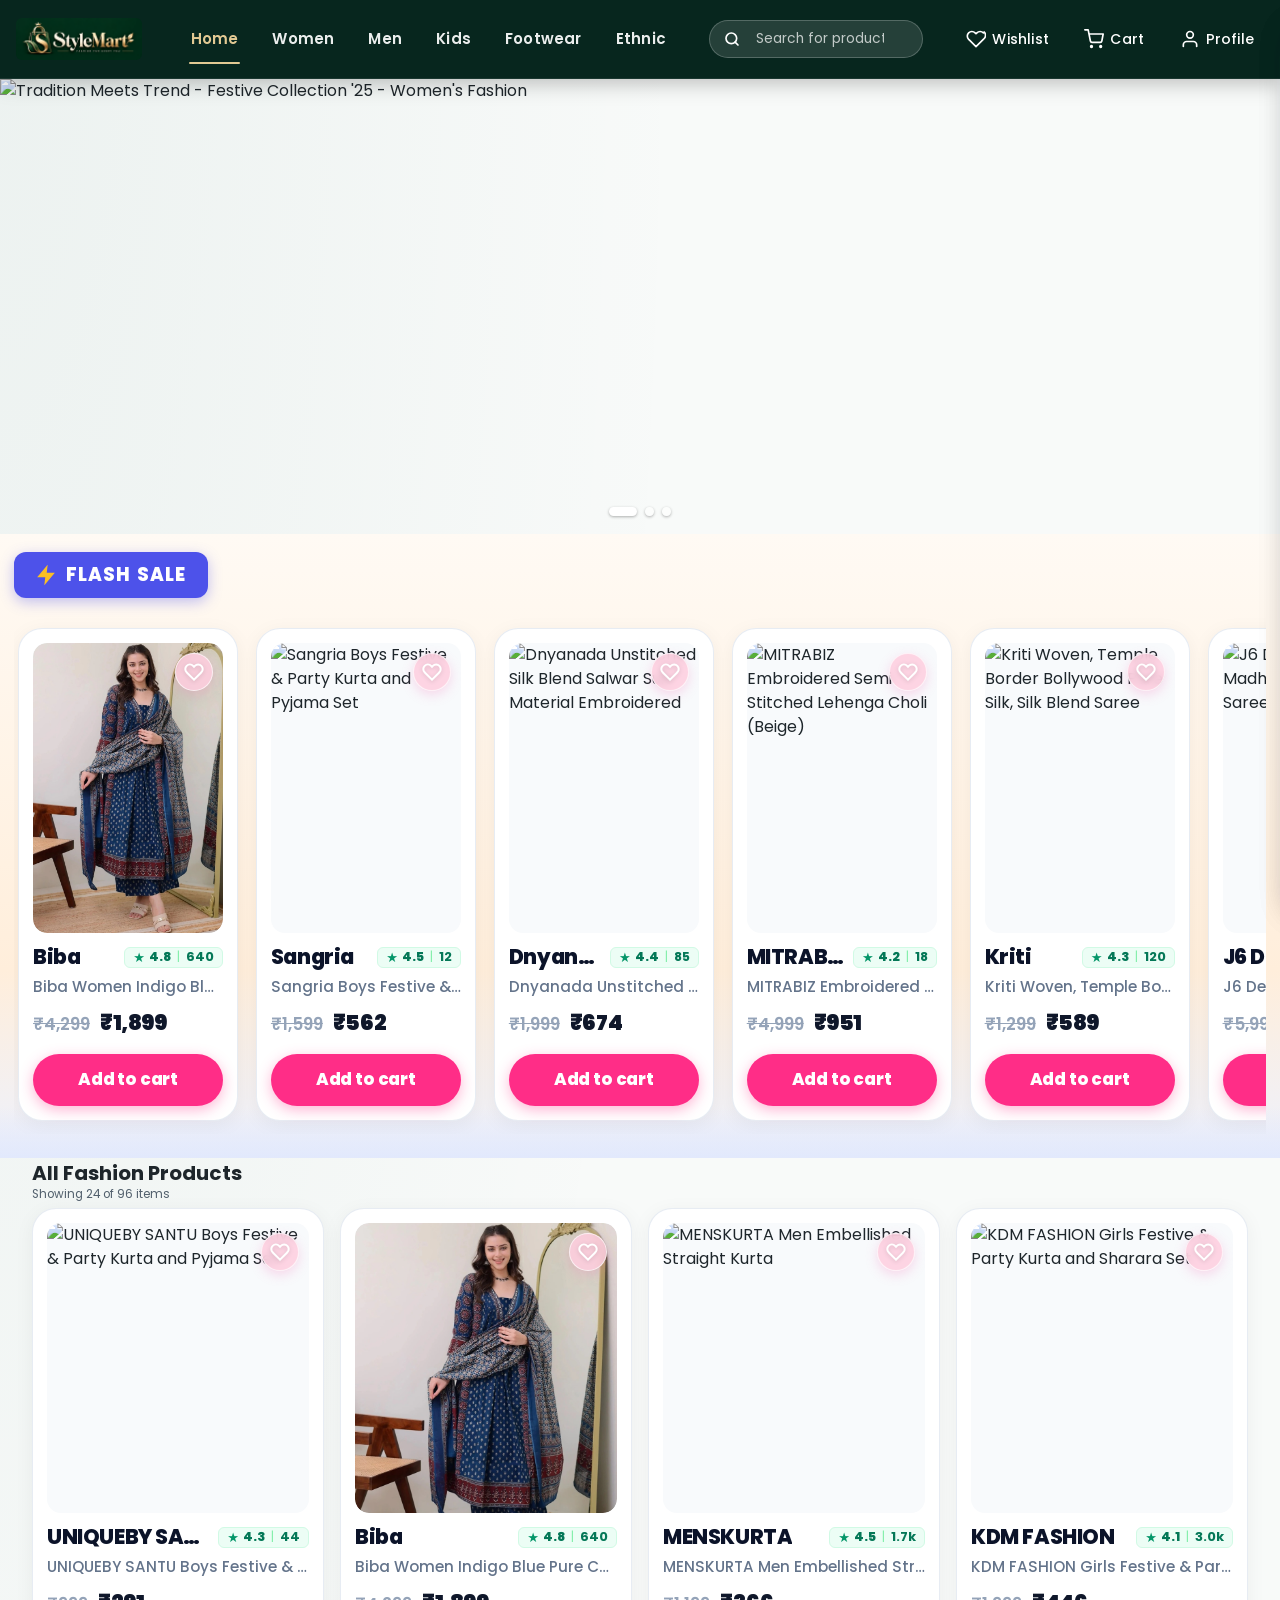
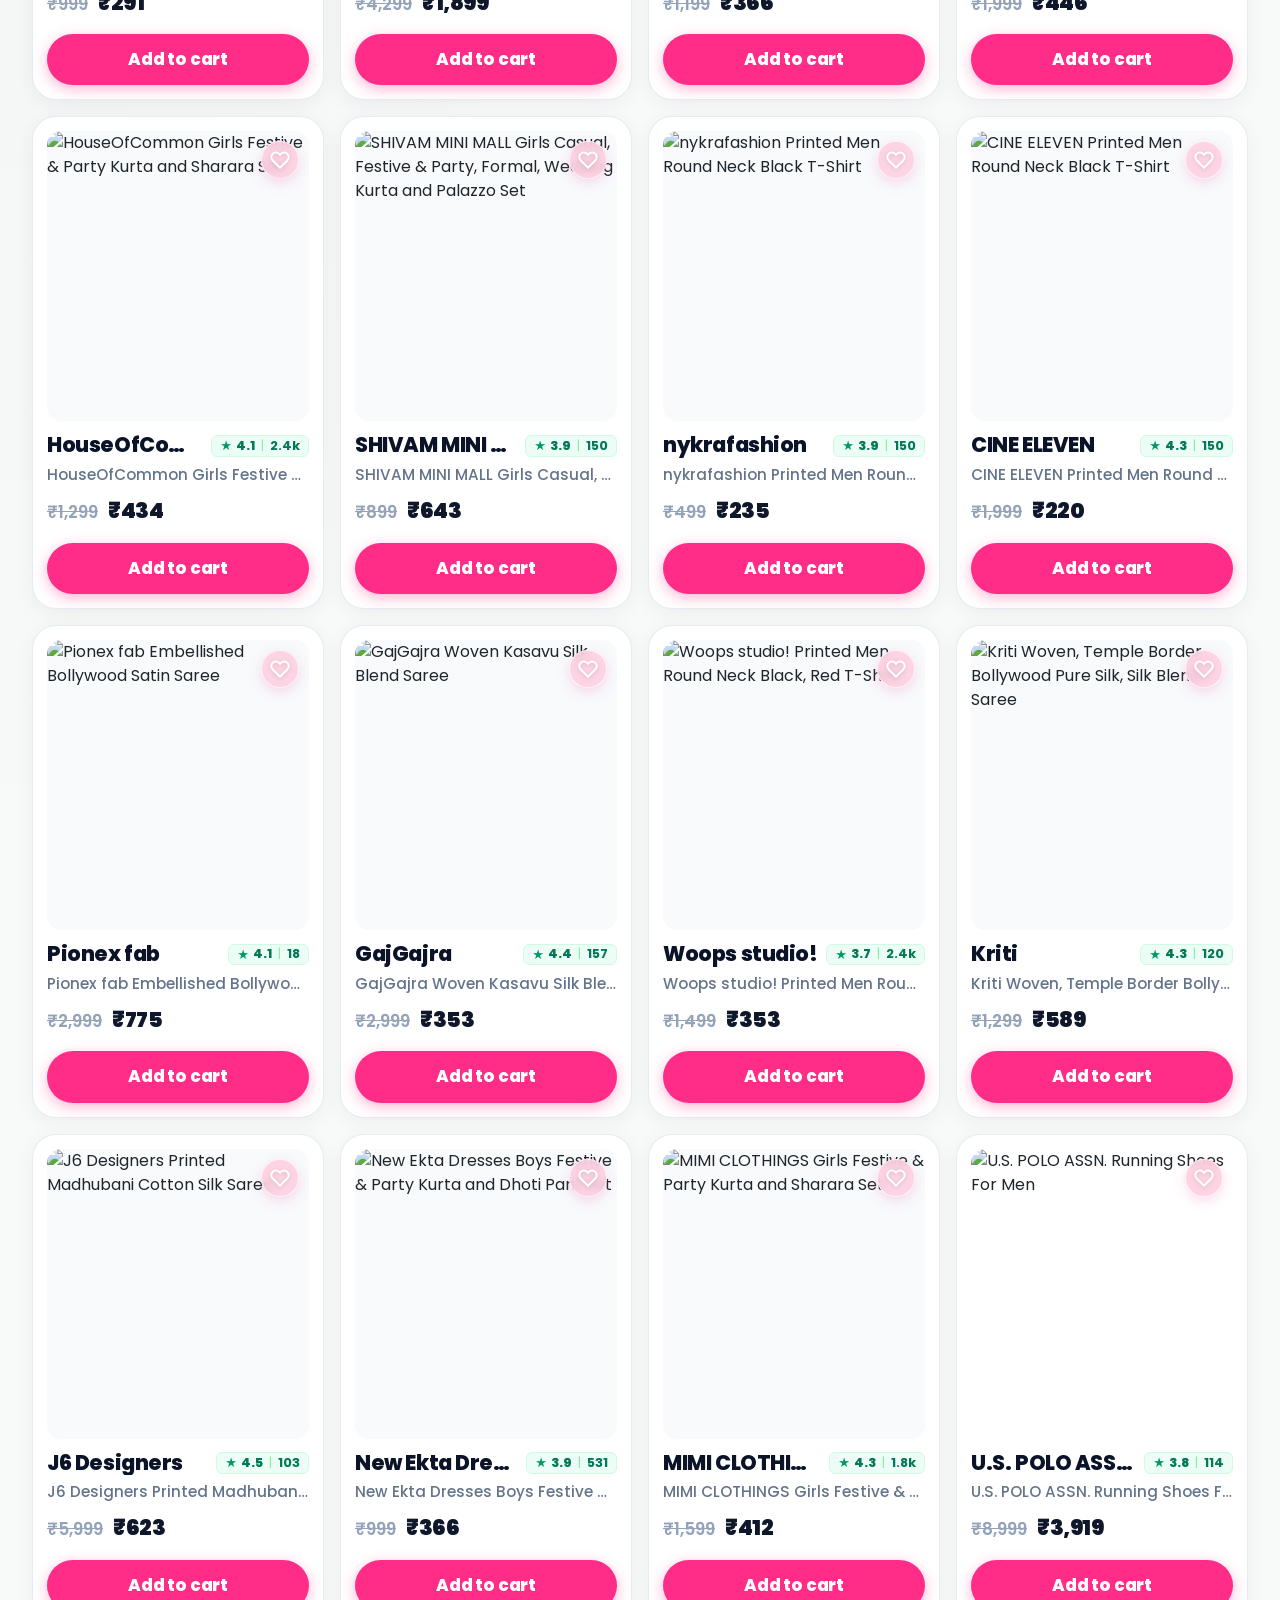
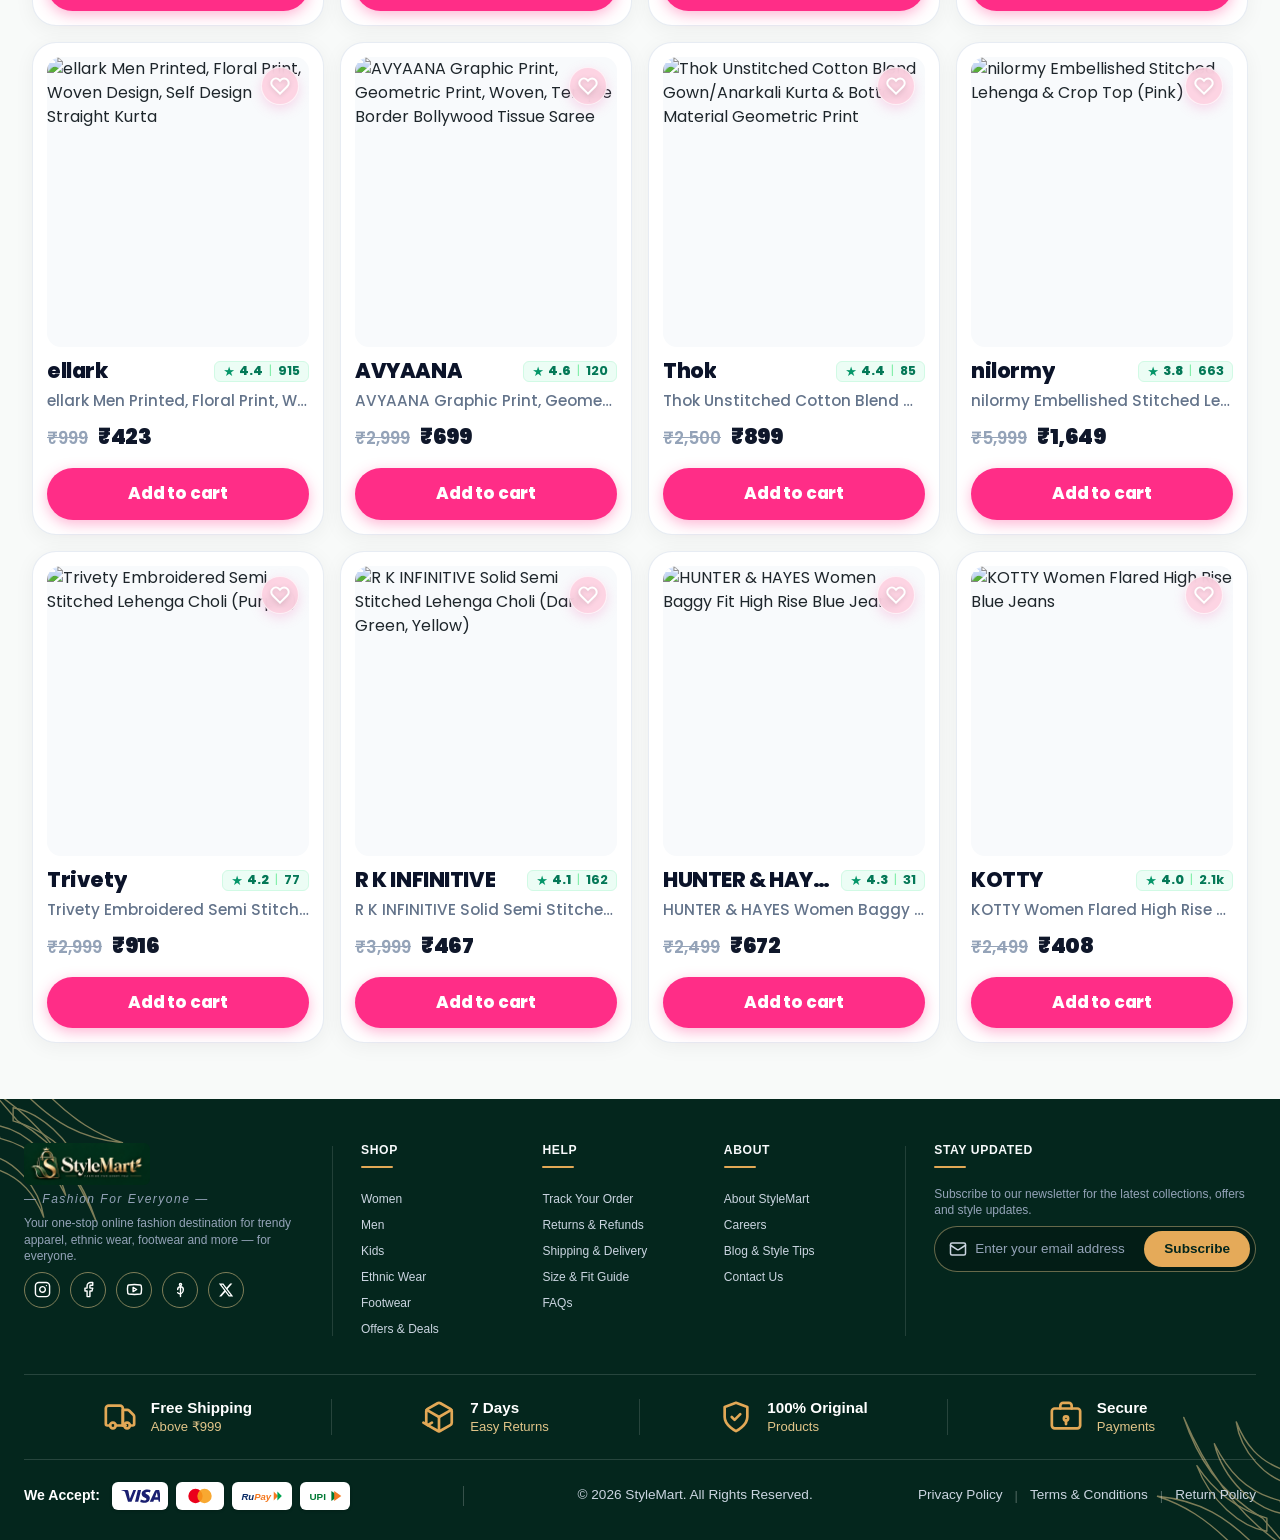
==== index.html @ f533b95c "feat: complete luxury redesign, responsive mobile profile, 2-column footer, and verified CI/CD pipel" ====
<!DOCTYPE html>
<html lang="en">
<head>
  <meta charset="UTF-8">
  <meta name="viewport" content="width=device-width, initial-scale=1.0">
  <title>StyleMart | Design Your Own Custom Clothing & Online Fashion</title>
  <meta name="description" content="Shop latest fashion trends and design your own custom T-Shirts, Hoodies, and Kurtas live at StyleMart. Simple, clean, fast e-commerce experience.">
  
  <!-- Google Fonts Poppins -->
  <link rel="preconnect" href="https://fonts.googleapis.com">
  <link rel="preconnect" href="https://fonts.gstatic.com" crossorigin>
  <link href="https://fonts.googleapis.com/css2?family=Playfair+Display:ital,wght@0,400;0,600;0,700;0,800;1,400;1,600&family=Poppins:ital,wght@0,300;0,400;0,500;0,600;0,700;0,800;0,900;1,400;1,600&display=swap" rel="stylesheet">

  <!-- Favicon & Mobile Touch Icons -->
  <link rel="icon" type="image/png" sizes="32x32" href="assets/images/favicon-32x32.png?v=20261022-v4">
  <link rel="icon" type="image/png" sizes="16x16" href="assets/images/favicon-16x16.png?v=20261022-v4">
  <link rel="apple-touch-icon" sizes="180x180" href="assets/images/apple-touch-icon.png?v=20261022-v4">
  <link rel="shortcut icon" href="favicon.ico?v=20261022-v4">

  <!-- Custom Stylesheet -->
   <link href="https://cdn.jsdelivr.net/npm/bootstrap@5.3.3/dist/css/bootstrap.min.css" rel="stylesheet">
  <link rel="stylesheet" href="styles.css?v=20261024-v12">
</head>
<body>
  <div class="mobile-nav-backdrop" id="mobileNavBackdrop" onclick="closeMobileNav()"></div>

  <!-- Header Navigation Matching Image 2 -->
  <header class="main-header" id="mainHeader">
    <div class="header-main-row">
      <div class="header-container">
        
        <!-- Mobile Menu Hamburger -->
        <button class="mobile-menu-btn" id="mobileMenuBtn" aria-label="Open Menu">
          <svg width="24" height="24" viewBox="0 0 24 24" fill="none" stroke="currentColor" stroke-width="2"><path d="M3 12h18M3 6h18M3 18h18"/></svg>
        </button>

        <!-- Brand Logo (Serif Luxury: Logo Mark + Style in White, Mart in Gold) -->
        <a href="index.html" class="brand-logo" aria-label="StyleMart Home" title="StyleMart - Fashion For Every You">
          <img src="assets/images/stylemart-logo.png?v=20261023-logo-v1" alt="StyleMart - Fashion For Every You" class="brand-logo-image header-logo-full">
        </a>

        <!-- Desktop Navigation: Strictly Home, Women, Men, Kids, Footwear, Ethnic -->
        <nav class="nav-menu" id="navMenu" aria-label="Shop categories">
          <div class="mobile-nav-header">
            <button class="close-mobile-nav" id="closeMobileNavBtn" onclick="closeMobileNav()" aria-label="Close menu">&times;</button>
            <a href="index.html" class="brand-logo" aria-label="StyleMart Home">
              <img src="assets/images/stylemart-logo.png?v=20261023-logo-v1" alt="StyleMart" class="brand-logo-image header-logo-full">
            </a>
          </div>
          <div class="mobile-nav-divider"></div>
          <ul class="nav-list">
            <li class="nav-item">
              <a href="index.html" class="nav-link active" data-home="true">Home</a>
            </li>
            <li class="nav-item">
              <a href="category.html?category=women" class="nav-link" data-category="women">Women</a>
            </li>
            <li class="nav-item">
              <a href="category.html?category=men" class="nav-link" data-category="men">Men</a>
            </li>
            <li class="nav-item">
              <a href="category.html?category=kids" class="nav-link" data-category="kids">Kids</a>
            </li>
            <li class="nav-item">
              <a href="category.html?category=footwear" class="nav-link" data-category="footwear">Footwear</a>
            </li>
            <li class="nav-item">
              <a href="category.html?category=ethnic" class="nav-link" data-category="ethnic">Ethnic</a>
            </li>
          </ul>
        </nav>

        <!-- Pill Search Box -->
        <div class="search-wrapper">
          <div class="search-box">
            <svg class="search-icon" width="18" height="18" viewBox="0 0 24 24" fill="none" stroke="currentColor" stroke-width="2.5" stroke-linecap="round" stroke-linejoin="round"><circle cx="11" cy="11" r="8"/><path d="m21 21-4.35-4.35"/></svg>
            <input type="text" id="searchInput" placeholder="Search for products..." autocomplete="off">
            <button type="button" class="header-studio-magic-btn" onclick="openProductTemplateStudio(document.getElementById('searchInput') ? document.getElementById('searchInput').value : '')" title="Generate Images & Templates for Product Name"><i class="fa-solid fa-wand-magic-sparkles"></i></button>
            <button type="button" class="clear-search-btn" id="clearSearchBtn" style="display:none;" title="Clear search">&times;</button>
          </div>
          <!-- Live Search Auto-Suggestions Box -->
          <div class="search-suggestions" id="searchSuggestions">
            <div class="trending-searches">
              <div class="suggestion-title">🔥 Trending Searches</div>
              <div class="search-tags">
                <span class="search-tag" onclick="applySearchTag('Hoodie')">Hoodie</span>
                <span class="search-tag" onclick="applySearchTag('Allen Solly')">Allen Solly</span>
                <span class="search-tag" onclick="applySearchTag('Silk Saree')">Silk Saree</span>
                <span class="search-tag" onclick="applySearchTag('Sneakers')">Sneakers</span>
                <span class="search-tag" onclick="applySearchTag('Cargo Pants')">Cargo Pants</span>
                <span class="search-tag" onclick="applySearchTag('Kurta Set')">Kurta Set</span>
              </div>
            </div>
            <div class="live-search-results" id="liveSearchResults"></div>
          </div>
        </div>

        <!-- Right Corner Utilities: Wishlist, Cart, Profile (all content color white, bg forest green) -->
        <div class="header-actions">
          <!-- Mobile Search Toggle Button -->
          <button class="icon-action-btn mobile-search-btn" id="mobileSearchBtn" onclick="toggleMobileSearch(); event.stopPropagation();" aria-label="Search styles" title="Search">
            <svg width="20" height="20" viewBox="0 0 24 24" fill="none" stroke="currentColor" stroke-width="2.5" stroke-linecap="round" stroke-linejoin="round"><circle cx="11" cy="11" r="8"/><path d="m21 21-4.35-4.35"/></svg>
          </button>

          <!-- 1. Wishlist -->
          <button class="header-action-item" id="wishlistBtn" onclick="toggleWishlistDrawer()" aria-label="Wishlist" title="Wishlist">
            <div class="action-icon-wrap">
              <svg width="20" height="20" viewBox="0 0 24 24" fill="none" stroke="currentColor" stroke-width="2" stroke-linecap="round" stroke-linejoin="round"><path d="M20.84 4.61a5.5 5.5 0 0 0-7.78 0L12 5.67l-1.06-1.06a5.5 5.5 0 0 0-7.78 7.78l1.06 1.06L12 21.23l8.78-8.78 1.06-1.06a5.5 5.5 0 0 0 0-7.78z"/></svg>
              <span class="badge-count" id="wishlistCount" hidden>0</span>
            </div>
            <span class="header-action-text">Wishlist</span>
          </button>

          <!-- 2. Cart -->
          <button class="header-action-item" id="cartBtn" onclick="toggleCartDrawer()" aria-label="Shopping Cart" title="Cart">
            <div class="action-icon-wrap">
              <svg width="20" height="20" viewBox="0 0 24 24" fill="none" stroke="currentColor" stroke-width="2" stroke-linecap="round" stroke-linejoin="round"><circle cx="9" cy="21" r="1"/><circle cx="20" cy="21" r="1"/><path d="M1 1h4l2.68 13.39a2 2 0 0 0 2 1.61h9.72a2 2 0 0 0 2-1.61L23 6H6"/></svg>
              <span class="badge-count header-cart-badge" id="cartCount">0</span>
            </div>
            <span class="header-action-text">Cart</span>
          </button>

          <!-- 3. Profile -->
          <button class="header-action-item" id="userProfileBtn" onclick="handleProfileIconClick()" aria-label="User Account" title="Profile">
            <div class="action-icon-wrap">
              <svg width="20" height="20" viewBox="0 0 24 24" fill="none" stroke="currentColor" stroke-width="2" stroke-linecap="round" stroke-linejoin="round"><path d="M20 21v-2a4 4 0 0 0-4-4H8a4 4 0 0 0-4 4v2"/><circle cx="12" cy="7" r="4"/></svg>
            </div>
            <span class="header-action-text">Profile</span>
          </button>

        </div>
      </div>
    </div>

    <!-- Expandable Mobile Search Bar (Opens on Clicking Search Icon) -->
    <div class="mobile-expandable-search-bar" id="mobileExpandableSearchBar">
      <div class="mobile-search-pill-box">
        <svg class="mobile-search-icon" width="18" height="18" viewBox="0 0 24 24" fill="none" stroke="currentColor" stroke-width="2.2" stroke-linecap="round" stroke-linejoin="round"><circle cx="11" cy="11" r="8"/><path d="m21 21-4.35-4.35"/></svg>
        <input type="text" id="mobileSearchInput" placeholder="Search for dresses, tops, jeans, footwear..." autocomplete="off" oninput="handleMobileSearchInput(this.value)" onkeydown="if(event.key==='Enter') executeMobileSearch(this.value)">
        <button type="button" class="mobile-search-close-btn" onclick="toggleMobileSearch(false); event.stopPropagation();">&times;</button>
      </div>
    </div>
  </header>
 
  <!-- Main Hero Carousel Section with Flanking Product Banners -->
  <section class="hero-slider-section" id="homeHero">
    <div class="hero-layout-wrapper">

      <!-- Center Main Hero Carousel Slider -->
      <div class="slider-container">
        <div class="slider-track" id="heroSliderTrack">
          <!-- Slide 1: Festive Collection (Redirects to Women's Fashion) -->
          <div class="slide active festive-slide">
            <div class="slide-banner-media festive-template-slide">
              <img src="assets/images/banner-1.png?v=20261022-banner-v2" alt="Tradition Meets Trend - Festive Collection '25 - Women's Fashion">
              <a href="category.html?category=women" class="banner-shop-now-btn festive-shop-now-hotspot" aria-label="Shop Women's Fashion" title="Shop Women's Fashion">
                <span class="visually-hidden">Shop Now</span>
              </a>
            </div>
          </div>
          <!-- Slide 2: Ethnic Wear Collection -->
          <div class="slide ethnic-slide">
            <div class="slide-banner-media ethnic-template-slide">
              <img src="assets/images/banner-2.png?v=20261022-banner-v2" alt="Tradition for Every Generation - Elegant Ethnic Wear for Men, Women & Kids">
              <a href="category.html?category=ethnic" class="banner-shop-now-btn ethnic-shop-now-hotspot" aria-label="Shop Ethnic Collection" title="Shop Ethnic Collection">
                <span class="visually-hidden">Shop Now</span>
              </a>
            </div>
          </div>
          <!-- Slide 3: Men's Clothing Redirect -->
          <div class="slide men-slide">
            <div class="slide-banner-media men-template-slide">
              <img src="assets/images/banner-3.png?v=20261022-banner-v2" alt="Men's Collection - Style Redefined - Up to 50% OFF">
              <a href="category.html?category=men" class="banner-shop-now-btn men-shop-now-hotspot" aria-label="Shop Men's Collection" title="Shop Men's Collection">
                <span class="visually-hidden">Shop Now</span>
              </a>
            </div>
          </div>
        </div>

        <!-- Slider Navigation Arrows -->
        <button type="button" class="slider-btn prev-btn" id="prevSlideBtn" aria-label="Previous Slide">‹</button>
        <button type="button" class="slider-btn next-btn" id="nextSlideBtn" aria-label="Next Slide">›</button>

        <!-- Slider Indicators -->
        <div class="slider-dots" id="sliderDots">
          <span class="dot active" onclick="goToSlide(0)"></span>
          <span class="dot" onclick="goToSlide(1)"></span>
          <span class="dot" onclick="goToSlide(2)"></span>
        </div>
      </div>

    </div>
  </section>

  <!-- Flash Sale Section (Full Width from Left Corner to Right Corner) -->
  <section class="flash-sale-section" id="flashSaleSection">
    <div class="flash-sale-banner-frame">
      <div class="flash-header-strip">
        <div class="flash-badge-pill">
          <svg class="flash-bolt-icon" width="20" height="20" viewBox="0 0 24 24" fill="#fbbf24" stroke="#fbbf24" stroke-width="1.5"><polygon points="13 2 3 14 12 14 11 22 21 10 12 10 13 2"/></svg>
          <span>FLASH SALE</span>
        </div>
      </div>

      <div class="flash-carousel-container" id="flashCarouselContainer">
        <div class="flash-products-grid" id="flashProductsGrid">
          <!-- Flash Cards Rendered Dynamically by JS with Prices from JS -->
        </div>
      </div>
    </div>
  </section>

  <!-- Main Catalog & Filter Section (All Fashion Products) -->
  <section class="catalog-section" id="catalogSection">
    <div class="section-container">
      
      <div class="catalog-header">
        <div>
          <h2 class="section-heading" id="catalogHeading">All Fashion Products</h2>
          <p class="section-subtext" id="catalogProductCount">Showing all items</p>
        </div>
      </div>

      <!-- Full-Width Catalog Layout without Filters -->
      <div class="catalog-layout">
        
        <!-- Product Cards Container -->
        <main class="products-main">
          
          <div class="products-grid" id="productsGrid">
            <!-- Dynamic Product Cards Injected by JavaScript -->
          </div>

          <!-- Empty State Container -->
          <div class="no-products-found" id="noProductsFound" style="display:none;">
            <div class="empty-icon">🔍</div>
            <h3>No Matching Products Found</h3>
            <p>We couldn't find any clothing items matching your selected filters or search terms.</p>
            <button class="btn btn-primary" onclick="clearAllFilters()">Clear Filters & View All</button>
          </div>

        </main>
      </div>

    </div>
  </section>
  <!-- Product Quick View / Detail Modal -->
  <div class="modal-overlay" id="productModal">
    <div class="modal-container product-detail-modal">
      <button class="modal-close-btn" onclick="closeProductModal()">&times;</button>
      <div class="product-modal-body" id="productModalBody"></div>
    </div>
  </div>

  <!-- Size Chart Modal -->
  <div class="modal-overlay" id="sizeChartModal">
    <div class="modal-container size-chart-modal">
      <button class="modal-close-btn" onclick="closeSizeChartModal()">&times;</button>
      <div class="modal-header">
        <h3>📏 StyleMart Standard Size Guide</h3>
      </div>
      <div class="modal-body">
        <p>All measurements are in inches. Standard Indian regular fit fitment.</p>
        <table class="size-table">
          <thead>
            <tr>
              <th>Size</th>
              <th>Chest (in)</th>
              <th>Waist (in)</th>
              <th>Front Length (in)</th>
            </tr>
          </thead>
          <tbody>
            <tr><td><strong>S</strong></td><td>36" - 38"</td><td>30" - 32"</td><td>27"</td></tr>
            <tr><td><strong>M</strong></td><td>38" - 40"</td><td>32" - 34"</td><td>28"</td></tr>
            <tr><td><strong>L</strong></td><td>40" - 42"</td><td>34" - 36"</td><td>29"</td></tr>
            <tr><td><strong>XL</strong></td><td>42" - 44"</td><td>36" - 38"</td><td>30"</td></tr>
            <tr><td><strong>XXL</strong></td><td>44" - 46"</td><td>38" - 40"</td><td>31"</td></tr>
          </tbody>
        </table>
      </div>
    </div>
  </div>

  <!-- Added to Cart Confirmation Modal -->
  <div class="modal-overlay cart-added-overlay" id="cartAddedModal" role="dialog" aria-modal="true" aria-labelledby="cartAddedTitle" onclick="if(event.target === this) closeCartAddedPopup()">
    <section class="modal-container cart-added-modal">
      <button type="button" class="modal-close-btn" onclick="closeCartAddedPopup()" aria-label="Close confirmation">&times;</button>
      <div class="cart-added-check" aria-hidden="true">✓</div>
      <h2 id="cartAddedTitle">Item added to cart</h2>
      <div class="cart-added-product">
        <img id="cartAddedImage" src="" alt="">
        <div>
          <strong id="cartAddedProductName"></strong>
          <span id="cartAddedProductSize"></span>
        </div>
      </div>
      <div class="cart-added-actions">
        <button type="button" class="btn btn-secondary" onclick="closeCartAddedPopup()">Continue shopping</button>
        <button type="button" class="btn btn-primary" onclick="closeCartAddedPopup(); openCartDrawer()">View cart</button>
      </div>
    </section>
  </div>

  <!-- User Account & Address Login Modal -->
  <div class="modal-overlay" id="authModal">
    <div class="modal-container auth-modal">
      <button class="modal-close-btn" onclick="closeAuthModal()">&times;</button>
      <div class="auth-header">
        <div class="logo-icon-wrap" style="margin-bottom: 8px;">
          <img class="auth-brand-logo" src="assets/images/stylemart-logo.png?v=20261021-logo-v1" alt="StyleMart" width="48" height="48">
        </div>
        <h3 id="authModalTitle">Welcome to StyleMart</h3>
        <p id="authModalSub">Login & enter your delivery address to proceed with orders!</p>
      </div>
      <form class="auth-form" onsubmit="handleAuthSubmit(event)">
        <div class="form-group" id="profileNameField">
          <label for="userName">Full Name</label>
          <input type="text" id="userName" class="studio-text-input" placeholder="e.g. Chaitanya Kumar" autocomplete="name" minlength="2" maxlength="80" required>
        </div>
        <div class="form-group" id="profilePhoneField">
          <label for="mobileOrEmail">Mobile Number or Email</label>
          <div class="input-prefix-wrap">
            <span class="prefix">+91</span>
            <input type="tel" id="mobileOrEmail" inputmode="numeric" autocomplete="tel-national" placeholder="10-digit mobile number" pattern="[6-9][0-9]{9}" minlength="10" maxlength="10" required>
          </div>
        </div>
        <div class="form-group">
          <label for="userAddress">Street Address / House No</label>
          <input type="text" id="userAddress" class="studio-text-input" placeholder="e.g. #42, 5th Cross, Indiranagar" autocomplete="street-address" minlength="5" maxlength="160" required>
        </div>

        <div class="form-row-2col" style="display:grid; grid-template-columns:1fr 1fr; gap:10px;">
          <div class="form-group">
            <label for="userCity">City / Town</label>
            <input type="text" id="userCity" class="studio-text-input" placeholder="e.g. Bengaluru" autocomplete="address-level2" minlength="2" maxlength="50" required>
          </div>
          <div class="form-group">
            <label for="userPincodeInput">Pincode</label>
            <input type="text" id="userPincodeInput" class="studio-text-input" inputmode="numeric" autocomplete="postal-code" pattern="[0-9]{6}" minlength="6" maxlength="6" placeholder="e.g. 560038" required>
          </div>
        </div>
        <button type="submit" id="profileFormSubmit" class="btn btn-primary btn-block btn-glow btn-lg" style="margin-top:12px;">
          Save Address & Login &rarr;
        </button>
      </form>
    </div>
  </div>

  <div class="modal-overlay" id="profileModal">
    <div class="modal-container profile-modal">
      <button class="modal-close-btn" onclick="closeProfileModal()" aria-label="Close profile">&times;</button>
      <div id="profileModalContent"></div>
    </div>
  </div>

  <!-- Shopping Cart Side Drawer -->
  <div class="drawer-overlay" id="cartDrawerOverlay" onclick="toggleCartDrawer()"></div>
  <aside class="side-drawer" id="cartDrawer">
    <div class="drawer-header">
      <h3>🛒 Shopping Cart (<span id="cartDrawerCount">0</span>)</h3>
      <button class="close-drawer-btn" onclick="toggleCartDrawer()">&times;</button>
    </div>

    <div class="drawer-body" id="cartDrawerBody">
      <!-- Items dynamically populated by JS -->
    </div>

    <div class="drawer-footer" id="cartDrawerFooter">
      
      <!-- Coupon Section -->
      <div class="coupon-section">
        <div class="coupon-title-row">
          <span>🏷️ Apply Coupon / Promo Code</span>
        </div>
        <div class="coupon-input-group">
          <input type="text" id="couponCodeInput" placeholder="Enter code (e.g. STYLE200)">
          <button class="btn btn-secondary" onclick="applyCouponCode()">Apply</button>
        </div>
        
        <div class="available-coupons">
          <span class="sub-label">Recommended for you:</span>
          <div class="coupons-flex">
            <button class="coupon-chip" onclick="quickApplyCoupon('STYLE200')"><strong>STYLE200</strong> (₹200 OFF)</button>
            <button class="coupon-chip" onclick="quickApplyCoupon('MEESHO50')"><strong>MEESHO50</strong> (15% OFF)</button>
          </div>
        </div>

        <div class="applied-coupon-msg" id="appliedCouponMsg" style="display:none;"></div>
      </div>

      <!-- Myntra Style Total Savings Callout Banner -->
      <div class="cart-savings-banner" id="cartSavingsBanner" style="display:none;">
        <span class="savings-icon">🎉</span>
        <span id="cartSavingsText">You will save ₹0 on this order!</span>
      </div>

      <!-- Price Breakdown -->
      <div class="price-summary">
        <div class="summary-title-header">PRICE DETAILS (<span id="summaryItemCount">0</span> Items)</div>
        <div class="summary-row">
          <span>Total MRP (Actual Price)</span>
          <span id="summaryTotalMRP">₹0</span>
        </div>
        <div class="summary-row text-success">
          <span>Discount on MRP</span>
          <span id="summaryMRPDiscount">-₹0</span>
        </div>
        <div class="summary-row text-success" id="couponDiscountRow" style="display:none;">
          <span>Coupon Discount</span>
          <span id="summaryCouponDiscount">-₹0</span>
        </div>
        <div class="summary-row">
          <span>Convenience / Delivery Fee</span>
          <span id="summaryDeliveryFee" class="text-success">FREE</span>
        </div>
        <div class="summary-address-note" id="summaryDeliveryAddressNote" style="font-size:0.75rem; color:var(--text-muted); margin-bottom:8px; font-weight:600;">
          📍 Delivery fee ₹0 (Address-based fee calculated after login/address)
        </div>
        <div class="summary-divider"></div>
        <div class="summary-row total-row">
          <span>Total Amount Payable</span>
          <span id="summaryFinalTotal">₹0</span>
        </div>
      </div>

      <button class="btn btn-primary btn-block btn-glow btn-lg" onclick="openCheckoutModal()">
        Proceed to Checkout &rarr;
      </button>

    </div>
  </aside>

  <!-- Wishlist Side Drawer -->
  <div class="drawer-overlay" id="wishlistDrawerOverlay" onclick="toggleWishlistDrawer()"></div>
  <aside class="side-drawer" id="wishlistDrawer">
    <div class="drawer-header">
      <h3>❤️ Saved Items (<span id="wishlistDrawerCount">0</span>)</h3>
      <button class="close-drawer-btn" onclick="toggleWishlistDrawer()">&times;</button>
    </div>

    <div class="drawer-body" id="wishlistDrawerBody">
      <!-- Items dynamically populated by JS -->
    </div>

    <div class="drawer-footer" id="wishlistDrawerFooter" style="padding:16px; border-top:1px solid var(--border-color); background:#ffffff;">
      <button class="btn btn-primary btn-block btn-glow btn-lg" onclick="addAllWishlistToCart()">
        Proceed to Cart &rarr;
      </button>
    </div>
  </aside>

  <!-- Checkout & Order Confirmation Modal -->
  <div class="modal-overlay" id="checkoutModal">
    <div class="modal-container checkout-modal">
      <button class="modal-close-btn" onclick="closeCheckoutModal()">&times;</button>
      
      <div class="checkout-stepper">
        <div class="step-item active" id="stepIndicator1">
          <span class="step-num">1</span>
          <span class="step-title">Address</span>
        </div>
        <div class="step-line"></div>
        <div class="step-item" id="stepIndicator2">
          <span class="step-num">2</span>
          <span class="step-title">Payment</span>
        </div>
        <div class="step-line"></div>
        <div class="step-item" id="stepIndicator3">
          <span class="step-num">3</span>
          <span class="step-title">Confirmation</span>
        </div>
      </div>

      <div class="checkout-body" id="checkoutBodyContent"></div>
    </div>
  </div>

  <!-- Toast Notifications Container -->
  <div class="toast-container" id="toastContainer"></div>

  <!-- Footer -->
    <!-- Main Footer Matching Image media_1792745887278.png -->
  <footer class="main-footer" id="mainFooter">
    <!-- Botanical Gold Leaf Ornaments in Top-Left and Bottom-Right Corners -->
    <div class="footer-leaf-ornament footer-leaf-tl" aria-hidden="true">
      <svg viewBox="0 0 160 160" fill="none" stroke="#e2c589" stroke-width="1.6" stroke-linecap="round" stroke-linejoin="round">
        <path d="M-10,-10 C40,20 80,70 110,140 C95,95 70,55 20,25 Z"/>
        <path d="M15,10 C45,15 80,45 95,85 C75,55 50,35 15,25 Z"/>
        <path d="M-5,30 C30,35 65,70 75,110 C60,80 40,55 0,45 Z"/>
        <path d="M-10,65 C15,70 45,100 50,135 C40,110 25,90 -5,80 Z"/>
        <path d="M30,-5 C60,25 90,45 140,50 C110,40 85,25 55,-5 Z"/>
      </svg>
    </div>
    <div class="footer-leaf-ornament footer-leaf-br" aria-hidden="true">
      <svg viewBox="0 0 160 160" fill="none" stroke="#e2c589" stroke-width="1.6" stroke-linecap="round" stroke-linejoin="round">
        <path d="M170,170 C120,140 80,90 50,20 C65,65 90,105 140,135 Z"/>
        <path d="M145,150 C115,145 80,115 65,75 C85,105 110,125 145,135 Z"/>
        <path d="M165,130 C130,125 95,90 85,50 C100,80 120,105 160,115 Z"/>
        <path d="M170,95 C145,90 115,60 110,25 C120,50 135,70 165,80 Z"/>
        <path d="M130,165 C100,135 70,115 20,110 C50,120 75,135 105,165 Z"/>
      </svg>
    </div>

    <div class="section-container footer-section-container">
      <!-- Top Grid: Brand | Divider | SHOP | HELP | ABOUT | Divider | STAY UPDATED -->
      <div class="footer-top-grid">
        
        <!-- 1. Brand Column -->
        <div class="footer-col footer-brand-col">
          <a href="index.html" class="footer-brand-logo" aria-label="StyleMart Home" title="StyleMart - Fashion For Everyone">
            <img src="assets/images/stylemart-logo.png?v=20261023-logo-v1" alt="StyleMart - Fashion For Everyone" class="brand-logo-image header-logo-full">
          </a>
          <p class="footer-brand-tagline">— Fashion For Everyone —</p>
          <p class="footer-brand-desc">Your one-stop online fashion destination for trendy apparel, ethnic wear, footwear and more — for everyone.</p>
          <div class="footer-social-row">
            <a href="https://instagram.com" target="_blank" rel="noopener noreferrer" class="social-circle-btn" aria-label="Instagram" title="Instagram">
              <svg width="17" height="17" viewBox="0 0 24 24" fill="none" stroke="currentColor" stroke-width="2" stroke-linecap="round" stroke-linejoin="round"><rect width="20" height="20" x="2" y="2" rx="5" ry="5"/><path d="M16 11.37A4 4 0 1 1 12.63 8 4 4 0 0 1 16 11.37z"/><line x1="17.5" x2="17.51" y1="6.5" y2="6.5"/></svg>
            </a>
            <a href="https://facebook.com" target="_blank" rel="noopener noreferrer" class="social-circle-btn" aria-label="Facebook" title="Facebook">
              <svg width="17" height="17" viewBox="0 0 24 24" fill="none" stroke="currentColor" stroke-width="2" stroke-linecap="round" stroke-linejoin="round"><path d="M18 2h-3a5 5 0 0 0-5 5v3H7v4h3v8h4v-8h3l1-4h-4V7a1 1 0 0 1 1-1h3z"/></svg>
            </a>
            <a href="https://youtube.com" target="_blank" rel="noopener noreferrer" class="social-circle-btn" aria-label="YouTube" title="YouTube">
              <svg width="17" height="17" viewBox="0 0 24 24" fill="none" stroke="currentColor" stroke-width="2" stroke-linecap="round" stroke-linejoin="round"><path d="M2.5 17a24.12 24.12 0 0 1 0-10 2 2 0 0 1 1.4-1.4 49.56 49.56 0 0 1 16.2 0A2 2 0 0 1 21.5 7a24.12 24.12 0 0 1 0 10 2 2 0 0 1-1.4 1.4 49.55 49.55 0 0 1-16.2 0A2 2 0 0 1 2.5 17"/><polygon points="10 15 15 12 10 9 10 15"/></svg>
            </a>
            <a href="https://pinterest.com" target="_blank" rel="noopener noreferrer" class="social-circle-btn" aria-label="Pinterest" title="Pinterest">
              <svg width="17" height="17" viewBox="0 0 24 24" fill="none" stroke="currentColor" stroke-width="2" stroke-linecap="round" stroke-linejoin="round"><line x1="12" y1="9" x2="12" y2="22"/><path d="M8 12a4 4 0 1 1 8 0c0 3-2 6-5 6a3.5 3.5 0 0 1-3-1.5"/><circle cx="12" cy="5" r="1.5"/></svg>
            </a>
            <a href="https://twitter.com" target="_blank" rel="noopener noreferrer" class="social-circle-btn" aria-label="X (Twitter)" title="X">
              <svg width="16" height="16" viewBox="0 0 24 24" fill="currentColor"><path d="M18.244 2.25h3.308l-7.227 8.26 8.502 11.24H16.17l-5.214-6.817L4.99 21.75H1.68l7.73-8.835L1.254 2.25H8.08l4.713 6.231zm-1.161 17.52h1.833L7.084 4.126H5.117z"/></svg>
            </a>
          </div>
        </div>

        <div class="footer-v-divider" aria-hidden="true"></div>

        <!-- 2. SHOP -->
        <div class="footer-col footer-nav-col footer-col-shop">
          <h4 class="footer-heading">SHOP</h4>
          <div class="footer-gold-line"></div>
          <ul class="footer-links-list">
            <li><a href="category.html?category=women">Women</a></li>
            <li><a href="category.html?category=men">Men</a></li>
            <li><a href="category.html?category=kids">Kids</a></li>
            <li><a href="category.html?category=ethnic">Ethnic Wear</a></li>
            <li><a href="category.html?category=footwear">Footwear</a></li>
            <li><a href="index.html#flashSaleSection">Offers &amp; Deals</a></li>
          </ul>
        </div>

        <!-- 3. HELP -->
        <div class="footer-col footer-nav-col footer-col-help">
          <h4 class="footer-heading">HELP</h4>
          <div class="footer-gold-line"></div>
          <ul class="footer-links-list">
            <li><a href="profile.html?tab=orders">Track Your Order</a></li>
            <li><a href="about.html#returns">Returns &amp; Refunds</a></li>
            <li><a href="about.html#shipping">Shipping &amp; Delivery</a></li>
            <li><a href="about.html#size-guide">Size &amp; Fit Guide</a></li>
            <li><a href="about.html#faqs">FAQs</a></li>
          </ul>
        </div>

        <!-- 4. ABOUT -->
        <div class="footer-col footer-nav-col footer-col-about">
          <h4 class="footer-heading">ABOUT</h4>
          <div class="footer-gold-line"></div>
          <ul class="footer-links-list">
            <li><a href="about.html">About StyleMart</a></li>
            <li><a href="about.html#careers">Careers</a></li>
            <li><a href="about.html#blog">Blog &amp; Style Tips</a></li>
            <li><a href="about.html#contact">Contact Us</a></li>
          </ul>
        </div>

        <div class="footer-v-divider" aria-hidden="true"></div>

        <!-- 5. STAY UPDATED -->
        <div class="footer-col footer-subscribe-col">
          <h4 class="footer-heading">STAY UPDATED</h4>
          <div class="footer-gold-line"></div>
          <p class="footer-subscribe-desc">Subscribe to our newsletter for the latest collections, offers and style updates.</p>
          <form class="footer-newsletter-form" onsubmit="event.preventDefault(); const val=this.querySelector('input').value; if(val){ if(typeof showToast==='function') showToast('Thank you for subscribing to StyleMart updates!','success'); this.reset(); }">
            <div class="newsletter-input-box">
              <svg class="newsletter-mail-icon" width="18" height="18" viewBox="0 0 24 24" fill="none" stroke="currentColor" stroke-width="2" stroke-linecap="round" stroke-linejoin="round"><rect width="20" height="16" x="2" y="4" rx="2"/><path d="m22 7-8.97 5.7a1.94 1.94 0 0 1-2.06 0L2 7"/></svg>
              <input type="email" placeholder="Enter your email address" required aria-label="Enter your email address">
              <button type="submit" class="newsletter-submit-btn">Subscribe</button>
            </div>
          </form>
        </div>

      </div>

      <!-- Middle: Trust Badges Row -->
      <div class="footer-trust-row">
        <div class="trust-badge-item">
          <div class="trust-badge-icon">
            <svg width="34" height="34" viewBox="0 0 24 24" fill="none" stroke="#e2a856" stroke-width="1.9" stroke-linecap="round" stroke-linejoin="round">
              <path d="M14 18V6a2 2 0 0 0-2-2H4a2 2 0 0 0-2 2v11a1 1 0 0 0 1 1h2"/><path d="M15 18H9"/><path d="M19 18h2a1 1 0 0 0 1-1v-5.2a2 2 0 0 0-.6-1.4l-3-3A2 2 0 0 0 17 7h-3v11h2"/><circle cx="7" cy="18" r="2"/><circle cx="17" cy="18" r="2"/>
            </svg>
          </div>
          <div class="trust-badge-text">
            <span class="trust-title">Free Shipping</span>
            <span class="trust-sub">Above ₹999</span>
          </div>
        </div>

        <div class="trust-badge-item">
          <div class="trust-badge-icon">
            <svg width="34" height="34" viewBox="0 0 24 24" fill="none" stroke="#e2a856" stroke-width="1.9" stroke-linecap="round" stroke-linejoin="round">
              <path d="M21 8a2 2 0 0 0-1-1.73l-7-4a2 2 0 0 0-2 0l-7 4A2 2 0 0 0 3 8v8a2 2 0 0 0 1 1.73l7 4a2 2 0 0 0 2 0l7-4A2 2 0 0 0 21 16Z"/><path d="m3.3 7 8.7 5 8.7-5"/><path d="M12 22V12"/><path d="M7 16l-3 1.7L1 16"/>
            </svg>
          </div>
          <div class="trust-badge-text">
            <span class="trust-title">7 Days</span>
            <span class="trust-sub">Easy Returns</span>
          </div>
        </div>

        <div class="trust-badge-item">
          <div class="trust-badge-icon">
            <svg width="34" height="34" viewBox="0 0 24 24" fill="none" stroke="#e2a856" stroke-width="1.9" stroke-linecap="round" stroke-linejoin="round">
              <path d="M12 22s8-4 8-10V5l-8-3-8 3v7c0 6 8 10 8 10z"/><path d="m9 12 2 2 4-4"/>
            </svg>
          </div>
          <div class="trust-badge-text">
            <span class="trust-title">100% Original</span>
            <span class="trust-sub">Products</span>
          </div>
        </div>

        <div class="trust-badge-item">
          <div class="trust-badge-icon">
            <svg width="34" height="34" viewBox="0 0 24 24" fill="none" stroke="#e2a856" stroke-width="1.9" stroke-linecap="round" stroke-linejoin="round">
              <rect width="20" height="14" x="2" y="6" rx="2"/><path d="M16 6V4a2 2 0 0 0-2-2h-4a2 2 0 0 0-2 2v2"/><circle cx="12" cy="13" r="1.5"/><path d="M12 14.5V17"/>
            </svg>
          </div>
          <div class="trust-badge-text">
            <span class="trust-title">Secure</span>
            <span class="trust-sub">Payments</span>
          </div>
        </div>
      </div>

      <!-- Bottom Bar: We Accept | Copyright | Legal Links -->
      <div class="footer-bottom-row">
        <div class="footer-payment-group">
          <span class="we-accept-label">We Accept:</span>
          <div class="payment-cards-list">
            <!-- VISA Badge -->
            <span class="pay-card-pill" title="Visa">
              <svg width="40" height="14" viewBox="0 0 48 16" fill="none">
                <path d="M19.2 1.2L13.8 14.8H9.6L6.2 3.8C6.0 3.1 5.8 2.7 5.2 2.4C4.3 1.9 2.8 1.5 1.5 1.2L1.6 0.8H8.2C9.1 0.8 9.9 1.4 10.1 2.4L11.8 11.2L16.0 0.8H19.2ZM35.8 10.2C35.8 6.4 30.5 6.2 30.6 4.4C30.6 3.9 31.1 3.3 32.2 3.2C32.8 3.1 34.3 3.0 36.0 3.8L36.7 0.9C35.7 0.5 34.4 0.2 32.8 0.2C28.8 0.2 26.0 2.3 26.0 5.4C25.9 7.7 28.0 9.0 29.5 9.8C31.1 10.6 31.7 11.1 31.7 11.8C31.6 12.9 30.4 13.4 29.2 13.4C27.2 13.4 26.0 12.8 25.0 12.3L24.3 15.3C25.4 15.8 27.2 16.2 29.1 16.2C33.4 16.2 35.8 14.0 35.8 10.2ZM46.5 14.8H50.2L47.0 0.8H43.6C42.8 0.8 42.1 1.2 41.8 2.0L35.7 14.8H40.0L40.9 12.4H45.9L46.5 14.8ZM42.1 9.4L44.2 3.6L45.4 9.4H42.1ZM25.3 0.8L21.9 14.8H18.0L21.4 0.8H25.3Z" fill="#1A1F71"/>
              </svg>
            </span>

            <!-- Mastercard Badge -->
            <span class="pay-card-pill" title="Mastercard">
              <svg width="32" height="18" viewBox="0 0 34 20" fill="none">
                <circle cx="12" cy="10" r="8" fill="#EB001B"/>
                <circle cx="22" cy="10" r="8" fill="#F79E1B" fill-opacity="0.9"/>
              </svg>
            </span>

            <!-- RuPay Badge -->
            <span class="pay-card-pill" title="RuPay">
              <svg width="44" height="14" viewBox="0 0 60 18" fill="none">
                <text x="2" y="14" font-family="'Plus Jakarta Sans', Arial, sans-serif" font-weight="800" font-style="italic" font-size="13" fill="#092B65">Ru<tspan fill="#F47920">Pay</tspan></text>
                <polygon points="46,3 52,9 46,15" fill="#F47920"/>
                <polygon points="51,3 57,9 51,15" fill="#00A551"/>
              </svg>
            </span>

            <!-- UPI Badge -->
            <span class="pay-card-pill" title="UPI">
              <svg width="34" height="14" viewBox="0 0 48 18" fill="none">
                <text x="2" y="14" font-family="'Plus Jakarta Sans', Arial, sans-serif" font-weight="900" font-size="14" fill="#007934">U<tspan fill="#007934">P</tspan><tspan fill="#007934">I</tspan></text>
                <polygon points="33,2 43,9 33,16" fill="#007934"/>
                <polygon points="37,2 47,9 37,16" fill="#F47920"/>
              </svg>
            </span>
          </div>
        </div>

        <div class="footer-bottom-v-divider" aria-hidden="true"></div>

        <div class="footer-copyright-text">
          &copy; 2026 StyleMart. All Rights Reserved.
        </div>

        <div class="footer-legal-links">
          <a href="about.html#privacy">Privacy Policy</a>
          <span class="legal-separator">|</span>
          <a href="about.html#terms">Terms &amp; Conditions</a>
          <span class="legal-separator">|</span>
          <a href="about.html#returns">Return Policy</a>
        </div>
      </div>
    </div>
  </footer>

  <!-- JavaScript File -->
  <script src="app.js?v=20261024-v12"></script>

</body>
</html>
---- styles.css ----
@import url('https://fonts.googleapis.com/css2?family=Poppins:ital,wght@0,300;0,400;0,500;0,600;0,700;0,800;0,900;1,400;1,600&display=swap');

/* ==========================================================================
   STYLEMART FASHION E-COMMERCE DESIGN SYSTEM & STYLESHEET
   Clean, simple system typography and interactive custom clothing studio
   ========================================================================== */

:root {
  /* Core Forest Green & Charcoal Design System */
  --primary: #0f5948;            /* Signature deep Forest Green */
  --primary-hover: #0a3d31;      /* Rich dark evergreen */
  --primary-light: #eef7f4;      /* Soft forest mint tint */
  --primary-dark: #072e25;       /* Ultra-deep forest pine */
  --forest-green: #0f5948;       /* Primary brand token */
  --forest-emerald: #167a63;     /* Vibrant interactive emerald */
  --forest-glow: rgba(15, 89, 72, 0.28);
  
  --secondary: #1e262b;          /* Sleek charcoal slate */
  --secondary-hover: #12181c;    /* Midnight charcoal */
  --charcoal-dark: #12181c;      /* Deepest charcoal */
  --charcoal-main: #1e262b;      /* Primary charcoal text & surfaces */
  --charcoal-slate: #2d3741;     /* Medium charcoal */
  --charcoal-muted: #52606d;     /* Muted charcoal body */
  --charcoal-border: #e2e8f0;    /* Crisp neutral border */
  
  --accent-gold: #f59e0b;        /* Gold accent from brand logo */
  --accent-gold-hover: #d97706;
  --budget-green: #0f5948;       /* Forest green */
  --budget-light: #eef7f4;
  
  /* Neutral Tones */
  --bg-main: #f8faf9;            /* Subtle crisp canvas with faint forest tone */
  --bg-card: #ffffff;
  --text-main: #1e262b;          /* Deep charcoal typography */
  --text-muted: #52606d;         /* Refined charcoal text */
  --text-light: #8795a1;
  --border-color: #e2e8f0;
  --border-focus: #0f5948;

  /* Elevation & Shadows */
  --shadow-sm: 0 1px 3px rgba(18,24,28,0.06), 0 1px 2px rgba(18,24,28,0.04);
  --shadow-md: 0 4px 6px -1px rgba(18,24,28,0.08), 0 2px 4px -1px rgba(18,24,28,0.04);
  --shadow-lg: 0 10px 25px -5px rgba(18,24,28,0.1), 0 8px 10px -6px rgba(18,24,28,0.04);
  --shadow-xl: 0 20px 30px -10px rgba(18,24,28,0.18);
  --shadow-glow: 0 8px 20px rgba(15, 89, 72, 0.28);

  /* Radius & Transitions */
  --radius-sm: 6px;
  --radius-md: 10px;
  --radius-lg: 16px;
  --radius-full: 9999px;
  --transition: all 0.2s ease;

  /* Poppins Google Font Typography */
  --font-heading: 'Poppins', system-ui, -apple-system, BlinkMacSystemFont, "Segoe UI", Roboto, Helvetica, Arial, sans-serif;
  --font-body: 'Poppins', system-ui, -apple-system, BlinkMacSystemFont, "Segoe UI", Roboto, Helvetica, Arial, sans-serif;
}

/* Prevent text selection and I-beam cursor when clicking plain text */
body, h1, h2, h3, h4, h5, h6, p, span, div, li, td, th, label, section, article, header, footer, aside, nav {
  user-select: none;
  -webkit-user-select: none;
  cursor: default;
}

input, textarea {
  user-select: text !important;
  -webkit-user-select: text !important;
  cursor: text !important;
}

button, a, select, input[type="button"], input[type="submit"], input[type="radio"], input[type="checkbox"], input[type="range"], [onclick], .btn, .clickable {
  cursor: pointer !important;
}

body {
  font-family: var(--font-body);
  background-color: var(--bg-main);
  color: var(--text-main);
  line-height: 1.5;
  -webkit-font-smoothing: antialiased;
  width: 100% !important;
  max-width: 100vw !important;
  margin: 0 !important;
  padding: 0 !important;
  overflow-x: hidden !important;
}

a {
  color: inherit;
  text-decoration: none;
}

ul {
  list-style: none;
}

button, input, select {
  font-family: inherit;
  font-size: inherit;
}

button {
  cursor: pointer;
  border: none;
  background: none;
  outline: none;
}

img {
  max-width: 100%;
  height: auto;
  display: block;
}

.section-container {
  width: 100%;
  max-width: 100%;
  padding: 0 32px;
}

/* Typography Utilities */
.section-heading {
  font-family: var(--font-heading);
  font-size: 1.75rem;
  font-weight: 700;
  color: var(--secondary);
}

.section-subtext {
  font-size: 0.9rem;
  color: var(--text-muted);
}

.text-primary { color: var(--primary); }
.text-warning { color: var(--accent-gold); }
.text-success { color: var(--budget-green); }
.text-danger { color: #ef4444; }

/* Buttons & Badges */
.btn {
  display: inline-flex;
  align-items: center;
  justify-content: center;
  gap: 8px;
  padding: 10px 20px;
  font-size: 0.92rem;
  font-weight: 600;
  border-radius: var(--radius-md);
  transition: var(--transition);
  white-space: nowrap;
}

.btn-sm {
  padding: 6px 12px;
  font-size: 0.8rem;
}

.btn-primary {
  background-color: var(--primary);
  color: #ffffff;
}

.btn-primary:hover {
  background-color: var(--primary-hover);
  transform: translateY(-1px);
}

.btn-glow {
  box-shadow: var(--shadow-glow);
}

.btn-glow:hover {
  box-shadow: 0 10px 25px rgba(15, 89, 72, 0.45);
}

.btn-secondary {
  background-color: var(--secondary);
  color: #ffffff;
}

.btn-secondary:hover {
  background-color: #0f172a;
}

.btn-outline {
  border: 1.5px solid var(--border-color);
  background-color: var(--bg-card);
  color: var(--text-main);
}

.btn-outline:hover, .btn-outline.active {
  border-color: var(--primary);
  color: var(--primary);
}

.btn-yellow {
  background-color: var(--accent-gold);
  color: #0f172a;
}

.btn-yellow:hover {
  background-color: #d97706;
  color: #ffffff;
}

.btn-block {
  width: 100%;
}

.btn-lg {
  padding: 14px 24px;
  font-size: 1rem;
}

/* ==========================================================================
   TOP ANNOUNCEMENT BAR
   ========================================================================== */
.announcement-bar {
  background-color: var(--secondary);
  color: #ffffff;
  padding: 8px 20px;
  font-size: 0.85rem;
  position: relative;
  border-bottom: 1px solid rgba(255,255,255,0.1);
  z-index: 1001;
}

.announcement-content {
  display: flex;
  align-items: center;
  justify-content: center;
  gap: 15px;
  flex-wrap: wrap;
}

.badge-flash {
  background-color: var(--primary);
  color: #fff;
  padding: 2px 8px;
  border-radius: var(--radius-full);
  font-size: 0.72rem;
  font-weight: 700;
}

.promo-tag {
  background-color: rgba(255,255,255,0.15);
  border: 1px dashed rgba(255,255,255,0.4);
  padding: 2px 8px;
  border-radius: 4px;
  font-weight: 700;
  cursor: pointer;
  color: var(--accent-gold);
}

.header-timer {
  display: flex;
  align-items: center;
  gap: 6px;
  font-size: 0.8rem;
  color: #cbd5e1;
}

.timer-box {
  background-color: var(--primary);
  color: #fff;
  font-weight: 700;
  padding: 2px 8px;
  border-radius: 4px;
  font-family: monospace;
}

.close-announcement {
  position: absolute;
  right: 12px;
  top: 50%;
  transform: translateY(-50%);
  color: #94a3b8;
  font-size: 1.3rem;
}

/* ==========================================================================
   HEADER NAVIGATION
   ========================================================================== */
.main-header {
  position: sticky;
  top: 0;
  z-index: 1000;
  background-color: #07261e !important;
  box-shadow: 0 4px 20px rgba(0, 0, 0, 0.2) !important;
  border-bottom: 1px solid rgba(255, 255, 255, 0.08) !important;
  min-height: 68px;
  display: flex;
  flex-direction: column;
  align-items: stretch;
  box-sizing: border-box;
}

.header-main-row {
  width: 100%;
  padding: 10px 0;
  border-bottom: none;
}

.header-container {
  width: 100%;
  max-width: 100%;
  padding: 0 28px;
  display: flex;
  align-items: center;
  justify-content: space-between;
  gap: clamp(12px, 2vw, 24px);
  margin-top: 0;
}

.brand-logo {
  display: flex;
  align-items: center;
  gap: 8px;
  flex-shrink: 0;
  text-decoration: none;
}

.brand-logo .logo-icon-wrap {
  display: none !important;
}

.logo-primary {
  font-family: 'Playfair Display', Georgia, serif !important;
  font-size: 1.75rem !important;
  font-weight: 700 !important;
  color: #ffffff !important;
  line-height: 1 !important;
  letter-spacing: -0.3px !important;
}

.logo-highlight {
  font-family: 'Playfair Display', Georgia, serif !important;
  color: #d4af37 !important;
  font-weight: 700 !important;
}

.nav-menu {
  display: flex;
  align-items: center;
  width: auto;
}

.nav-list {
  display: flex;
  align-items: center;
  gap: clamp(10px, 1.4vw, 22px) !important;
  margin: 0 !important;
  padding: 0 !important;
  list-style: none !important;
  white-space: nowrap !important;
}

.nav-link {
  font-size: 0.94rem !important;
  font-weight: 500 !important;
  color: #e2e8f0 !important;
  position: relative !important;
  padding: 6px 4px !important;
  border-radius: 0 !important;
  background: transparent !important;
  box-shadow: none !important;
  transition: color 0.2s ease !important;
  letter-spacing: 0.2px !important;
  display: inline-block !important;
}

.nav-link svg.nav-icon {
  display: none !important;
}

.nav-link:hover,
.nav-link.active {
  color: #d4af37 !important;
  background: transparent !important;
  box-shadow: none !important;
}

.icon-action-btn {
  position: relative;
  width: 44px;
  height: 44px;
  display: flex;
  align-items: center;
  justify-content: center;
  border-radius: var(--radius-full);
  color: #082f49;
  background-color: #ffffff;
  border: 1.5px solid rgba(8, 47, 73, 0.2);
  box-shadow: 0 2px 6px rgba(0, 0, 0, 0.05);
  transition: var(--transition);
}

.icon-action-btn:hover {
  background-color: #ffffff;
  color: var(--primary);
  border-color: var(--primary);
  transform: translateY(-2px);
  box-shadow: 0 4px 12px rgba(15, 89, 72, 0.25);
}

.nav-menu {
  display: flex;
  align-items: center;
  width: auto;
}

.mobile-nav-header {
  display: none;
}

.nav-list {
    display: flex;
    align-items: center;
    justify-content: flex-start;
    gap: 0;
    width: auto;
    margin: 0;
    margin-left: 10px;
    padding: 0;
    list-style: none;
    white-space: nowrap;
}

.custom-studio-nav {
  color: var(--primary);
  font-weight: 800;
}

.nav-badge {
  font-size: 0.65rem;
  font-weight: 700;
  padding: 1px 6px;
  border-radius: var(--radius-full);
  text-transform: uppercase;
}

.nav-badge.hot {
  background-color: var(--primary-light);
  color: var(--primary);
}

.nav-badge.budget {
  background-color: var(--budget-light);
  color: var(--budget-green);
}

/* Pill Search Bar Matching Image 2 */
.search-wrapper {
  flex: 1 1 240px;
  max-width: 320px;
  min-width: 170px;
  position: relative;
}

.search-box {
  display: flex;
  align-items: center;
  background-color: rgba(255, 255, 255, 0.12) !important;
  border: 1px solid rgba(255, 255, 255, 0.18) !important;
  border-radius: 9999px !important;
  padding: 5px 14px !important;
  height: 38px !important;
  width: 100% !important;
  transition: var(--transition);
  box-shadow: none !important;
}

.search-box:focus-within {
  background-color: rgba(255, 255, 255, 0.18) !important;
  border-color: #d4af37 !important;
  box-shadow: 0 0 0 3px rgba(212, 175, 55, 0.25) !important;
}

.search-icon {
  color: rgba(255, 255, 255, 0.75) !important;
  margin-right: 8px !important;
  flex-shrink: 0;
  width: 16px !important;
  height: 16px !important;
}

.search-box input {
  border: none !important;
  background: transparent !important;
  width: 100% !important;
  outline: none !important;
  font-size: 0.88rem !important;
  font-weight: 500 !important;
  color: #ffffff !important;
  font-family: inherit;
}

.search-box input::placeholder {
  color: rgba(255, 255, 255, 0.6) !important;
  font-weight: 400 !important;
}

.clear-search-btn {
  color: rgba(255, 255, 255, 0.6) !important;
  font-size: 1.15rem !important;
  font-weight: 700;
  line-height: 1;
  padding: 0 4px;
}

.clear-search-btn:hover {
  color: #ffffff !important;
}

/* Catalog Search Box */
.catalog-search-box {
  display: flex;
  align-items: center;
  gap: 8px;
  background-color: #ffffff;
  border: 1.5px solid var(--border-color);
  padding: 6px 14px;
  border-radius: var(--radius-md);
  font-size: 0.85rem;
  transition: var(--transition);
  min-width: 200px;
}

.catalog-search-box:focus-within {
  border-color: var(--primary);
  box-shadow: 0 0 0 3px rgba(15, 89, 72, 0.12);
}

.catalog-search-box svg {
  color: var(--primary);
}

.catalog-search-box input {
  border: none;
  background: transparent;
  outline: none;
  font-size: 0.85rem;
  font-weight: 600;
  color: var(--text-main);
  width: 100%;
}

/* Suggestions Dropdown */
.search-suggestions {
  position: absolute;
  top: calc(100% + 8px);
  left: 0;
  right: 0;
  background-color: #ffffff;
  border-radius: var(--radius-lg);
  box-shadow: var(--shadow-xl);
  border: 1px solid var(--border-color);
  padding: 16px;
  display: none;
  z-index: 1050;
}

.search-suggestions.active {
  display: block;
}

.suggestion-title {
  font-size: 0.78rem;
  font-weight: 700;
  color: var(--text-muted);
  margin-bottom: 10px;
}

.search-tags {
  display: flex;
  flex-wrap: wrap;
  gap: 6px;
  margin-bottom: 12px;
}

.search-tag {
  background-color: #f1f5f9;
  color: var(--secondary);
  font-size: 0.8rem;
  font-weight: 500;
  padding: 4px 12px;
  border-radius: var(--radius-full);
  cursor: pointer;
  transition: var(--transition);
}

.search-tag:hover {
  background-color: var(--primary-light);
  color: var(--primary);
}

.live-search-item {
  display: flex;
  align-items: center;
  gap: 12px;
  padding: 8px;
  border-radius: var(--radius-md);
  cursor: pointer;
}

.live-search-item:hover {
  background-color: #f8fafc;
}

.live-search-thumb {
  width: 40px;
  height: 48px;
  object-fit: cover;
  border-radius: var(--radius-sm);
}

.live-search-info h5 {
  font-size: 0.85rem;
  font-weight: 600;
}

.live-search-info p {
  font-size: 0.78rem;
  color: var(--primary);
  font-weight: 700;
}

/* Header Actions */
.header-actions {
  display: flex;
  align-items: center;
  gap: 12px;
}

.icon-action-btn {
  position: relative;
  width: 42px;
  height: 42px;
  display: flex;
  align-items: center;
  justify-content: center;
  border-radius: var(--radius-full);
  color: #082f49;
  background-color: #ffffff;
  border: 1.5px solid rgba(8, 47, 73, 0.2);
  box-shadow: 0 2px 6px rgba(0, 0, 0, 0.05);
  transition: var(--transition);
}

.icon-action-btn:hover {
  background-color: #ffffff;
  color: var(--primary);
  border-color: var(--primary);
  transform: translateY(-2px);
  box-shadow: 0 4px 12px rgba(15, 89, 72, 0.25);
}

.badge-count {
  position: absolute;
  top: 2px;
  right: 2px;
  background-color: var(--primary);
  color: #fff;
  font-size: 0.68rem;
  font-weight: 800;
  width: 18px;
  height: 18px;
  border-radius: 50%;
  display: flex;
  align-items: center;
  justify-content: center;
}

.mobile-menu-btn {
  display: none;
  color: var(--secondary);
}

/* ==========================================================================
   HERO CAROUSEL SECTION
   ========================================================================== */
.hero-slider-section {
    position: relative;
    width: 100%;
    max-width: 100%;
    margin: 0 auto;
    padding: 0;
    overflow: hidden;
    background-color: transparent;
}

.side-banner-card {
  background: rgba(255, 255, 255, 0.05);
  border: 1px solid rgba(255, 255, 255, 0.12);
  border-radius: var(--radius-md);
  padding: 0;
  color: #ffffff;
  cursor: pointer;
  transition: transform 0.25s ease, box-shadow 0.25s ease, border-color 0.25s ease;
  display: flex;
  flex-direction: column;
  align-items: center;
  text-align: center;
  backdrop-filter: blur(8px);
}

.side-banner-card:hover {
  transform: translateY(-4px);
  border-color: #d4af37 !important;
  box-shadow: 0 0 0 1.5px #d4af37, 0 12px 28px rgba(212, 175, 55, 0.35) !important;
}

.side-banner-badge {
  background: var(--primary);
  color: #fff;
  font-size: 0.68rem;
  font-weight: 800;
  padding: 3px 10px;
  border-radius: var(--radius-full);
  margin-bottom: 8px;
  letter-spacing: 0.5px;
  box-shadow: 0 2px 8px rgba(15, 89, 72, 0.3);
}

.side-banner-img-wrap {
  width: 100%;
  height: 950px;
  border-radius: var(--radius-sm);
  overflow: hidden;
  background-color: #ffffff;
}

.side-banner-img-wrap img {
  width: 100%;
  height: 950px;
  object-fit: top-center;
  transition: transform 0.3s ease;
}

.side-banner-card:hover .side-banner-img-wrap img {
  transform: scale(1.06);
}

.side-brand {
  font-size: 0.72rem;
  font-weight: 700;
  color: #94a3b8;
  text-transform: uppercase;
}

.side-title {
  font-size: 0.88rem;
  font-weight: 700;
  color: #f8fafc;
  margin: 2px 0 6px 0;
  line-height: 1.25;
  white-space: nowrap;
  overflow: hidden;
  text-overflow: ellipsis;
  max-width: 100%;
}

.side-price-row {
  display: flex;
  align-items: center;
  justify-content: center;
  gap: 6px;
  margin-bottom: 0px;
}

.side-price {
  font-size: 1rem;
  font-weight: 800;
  color: #ffffff;
}

.side-orig-price {
  font-size: 0.78rem;
  color: #94a3b8;
  text-decoration: line-through;
}

.side-discount {
  font-size: 0.72rem;
  font-weight: 800;
  color: #4ade80;
}

.side-buy-btn {
  width: 100%;
  font-size: 0.78rem;
  padding: 6px 12px;
}

.slider-container {
    position: relative;
    width: 100%;
    max-width: 100%;
    height: 100%;
    margin: 0;
    padding: 0;
    overflow: hidden;
    border-radius: 0;
    box-shadow: none;
    background: transparent;
}

.slider-track {
    position: relative;
    width: 100%;
    height: 100%;
}

.slide {
    position: absolute;
    inset: 0;
    width: 100%;
    height: 100%;
    opacity: 0;
    visibility: hidden;
    transition: opacity 0.5s ease;
}

.slide.active {
    opacity: 1;
    visibility: visible;
}

.slide img {
    display: block;
    width: 100%;
    height: 100%;
    object-fit: cover;
    object-position: top center;
    border-radius: 0;
}

.slide-overlay {
  position: absolute;
  inset: 0;
  background: linear-gradient(90deg, rgba(15, 23, 42, 0.85) 0%, rgba(15, 23, 42, 0.3) 100%);
  display: flex;
  align-items: center;
  padding: 0 50px;
}

.slide-content {
  max-width: 600px;
  color: #ffffff;
}

.slide-tag {
  display: inline-block;
  background: rgba(15, 89, 72, 0.25);
  border: 1px solid var(--primary);
  color: var(--primary);
  padding: 4px 12px;
  border-radius: var(--radius-full);
  font-size: 0.78rem;
  font-weight: 800;
  margin-bottom: 12px;
}

.slide-content h1,
.slide-content h2 {
  font-size: 2.6rem;
  font-weight: 800;
  line-height: 1.1;
  margin-bottom: 12px;
}

.slide-content p {
  font-size: 1rem;
  color: #cbd5e1;
  margin-bottom: 20px;
}

.slide-btns {
  display: flex;
  gap: 12px;
}

.banner-gradient-streetwear {
  background: linear-gradient(135deg, #0f172a 0%, #311042 100%);
  display: flex;
  align-items: center;
  justify-content: center;
}

.banner-gradient-streetwear > img {
  position: absolute;
  inset: 0;
  z-index: 0;
}

.banner-gradient-streetwear::before {
  position: absolute;
  inset: 0;
  z-index: 1;
  background: linear-gradient(90deg, rgba(15, 23, 42, 0.82), rgba(15, 23, 42, 0.16));
  content: "";
}

.slide-custom-content {
  position: relative;
  z-index: 2;
  max-width: 1280px;
  width: 100%;
  padding: 0 50px;
  display: flex;
  align-items: center;
  justify-content: space-between;
  color: #ffffff;
}

.custom-slide-left h2 {
  font-size: clamp(1.35rem, 3vw, 2.4rem);
  font-weight: 800;
  margin: 10px 0;
  line-height: 1.12;
}

.custom-slide-left p {
  max-width: 620px;
  margin-bottom: 20px;
  color: #e2e8f0;
}

.badge-accent {
  background-color: var(--accent-gold);
  color: #0f172a;
  padding: 4px 10px;
  border-radius: var(--radius-full);
  font-size: 0.75rem;
  font-weight: 800;
}

.discount-circle {
  width: 150px;
  height: 150px;
  border-radius: 50%;
  background: var(--primary);
  display: flex;
  flex-direction: column;
  align-items: center;
  justify-content: center;
  font-weight: 800;
}

.circle-num { font-size: 1.3rem; }

.slider-btn {
  position: absolute;
  top: 50%;
  transform: translateY(-50%);
  width: 42px;
  height: 42px;
  background-color: rgba(255,255,255,0.2);
  color: #ffffff;
  border-radius: 50%;
  display: flex;
  align-items: center;
  justify-content: center;
  font-size: 1.2rem;
  z-index: 10;
}

.slider-btn:hover { background-color: #ffffff; color: var(--secondary); }
.prev-btn { left: 20px; }
.next-btn { right: 20px; }

.slider-dots {
    position: absolute;
    bottom: 20px;
    left: 50%;
    transform: translateX(-50%);
    display: flex;
    gap: 8px;
    z-index: 10;
}

.dot {
  width: 10px;
  height: 10px;
  background-color: rgba(255,255,255,0.4);
  border-radius: 50%;
  cursor: pointer;
}

.dot.active {
  width: 26px;
  border-radius: var(--radius-full);
  background-color: var(--primary);
}

/* ==========================================================================
   CATEGORY BUBBLE STORIES SECTION
   ========================================================================== */
.category-stories-section {
  padding: 20px 0;
  background-color: #ffffff;
  border-bottom: 1px solid var(--border-color);
}

.stories-wrapper {
  display: flex;
  align-items: center;
  justify-content: space-between;
  gap: 16px;
  overflow-x: auto;
  padding-bottom: 4px;
}

.story-item {
  display: flex;
  flex-direction: column;
  align-items: center;
  gap: 6px;
  cursor: pointer;
  min-width: 80px;
}

.story-avatar {
  width: 60px;
  height: 60px;
  border-radius: 50%;
  padding: 3px;
  display: flex;
  align-items: center;
  justify-content: center;
  font-size: 1.5rem;
  background-color: #ffffff;
  box-shadow: var(--shadow-sm);
}

.ring-pink { background: linear-gradient(135deg, var(--primary), #ec4899); }
.ring-purple { background: linear-gradient(135deg, #8b5cf6, #a855f7); }
.ring-blue { background: linear-gradient(135deg, #3b82f6, #06b6d4); }
.ring-orange { background: linear-gradient(135deg, #f97316, #eab308); }
.ring-green { background: linear-gradient(135deg, #10b981, #059669); }
.ring-yellow { background: linear-gradient(135deg, #f59e0b, #eab308); }
.ring-teal { background: linear-gradient(135deg, #14b8a6, #0d9488); }
.ring-gold { background: linear-gradient(135deg, #d97706, #b45309); }

.story-title {
  font-size: 0.8rem;
  font-weight: 600;
  color: var(--secondary);
  white-space: nowrap;
}

/* ==========================================================================
   FLASH SALE SECTION
   ========================================================================== */
.flash-badge {
    display: inline-flex;
    align-items: center;
    justify-content: center;
    gap: 7px;
    margin-top: 30px;
    padding: 7px 16px;
    margin-bottom: 10px;
    background: linear-gradient(135deg, #ff386c, #ff1744);
    color: #ffffff;
    font-size: 0.75rem;
    font-weight: 800;
    letter-spacing: 1px;
    text-transform: uppercase;

    border: 1px solid rgba(255, 255, 255, 0.25);
    border-radius: 50px;

    box-shadow:
        0 4px 12px rgba(255, 56, 108, 0.25),
        0 2px 4px rgba(255, 23, 68, 0.12);

    white-space: nowrap;
    cursor: default;

    transition:
        transform 0.25s ease,
        box-shadow 0.25s ease;
}

.flash-badge:hover {
    transform: translateY(-2px);
    box-shadow: 0 6px 18px rgba(255, 56, 108, 0.35);
}

#flashCarouselContainer {
    width: 100%;
    overflow-x: auto;
    overflow-y: visible;
}

#flashProductsGrid {
    display: flex;
    gap: 20px;
    width: max-content;
    will-change: transform;
}

#flashProductsGrid .product-card,
#flashProductsGrid .flash-product-card {
    flex: 0 0 220px;
    min-width: 0;
}

.flash-dots-container {
    display: none !important;
}

/* ==========================================================================
   MAIN CATALOG & FILTER SECTION
   ========================================================================== */
.category-filter-header {
  margin: 0 0 20px;
  padding: 22px 0 0;
  background: linear-gradient(180deg, #f7f8fb 0%, #ffffff 100%);
  border-bottom: 0;
}

.category-filter-panel {
  padding: 20px 22px 14px;
  border: 1px solid #e7eaf0;
  border-radius: 18px;
  background: #ffffff;
  box-shadow: 0 8px 28px rgba(15, 23, 42, 0.06);
}

.category-heading-row {
  margin-bottom: 10px;
}

.category-heading-row h1 {
  font-size: clamp(1.35rem, 2.5vw, 1.75rem) !important;
  letter-spacing: -0.025em;
}

.category-heading-row p {
  font-size: 0.84rem !important;
}

.category-subfilter-bar {
  display: flex;
  gap: 8px;
  overflow-x: auto;
  padding: 4px 1px 4px;
  align-items: center;
  scrollbar-width: none;
  border-bottom: none;
}

.category-subfilter-bar::-webkit-scrollbar {
  display: none;
}

.subfilter-pill {
  display: inline-flex;
  align-items: center;
  gap: 7px;
  padding: 9px 14px;
  border-radius: 10px;
  background-color: #f7f8fa;
  color: #475569;
  font-size: 0.82rem;
  font-weight: 650;
  border: 1px solid transparent;
  cursor: pointer;
  white-space: nowrap;
  transition: all 0.18s ease;
  flex-shrink: 0;
}

.subfilter-pill:hover {
  background-color: #fff1f4;
  border-color: rgba(15, 89, 72, 0.14);
  color: var(--primary);
}

.subfilter-pill.active {
  background-color: #eef7f4;
  color: #0f5948;
  border-color: rgba(15, 89, 72, 0.22);
  box-shadow: inset 0 0 0 1px rgba(15, 89, 72, 0.04);
}

.subfilter-icon {
  font-size: 0.9rem;
}

.category-filter-toolbar {
  display: flex;
  align-items: end;
  justify-content: space-between;
  gap: 16px;
  padding: 14px 0 12px;
}

.category-filter-caption {
  display: inline-flex;
  align-items: center;
  gap: 8px;
  padding-bottom: 8px;
  color: var(--secondary);
  font-size: 0.82rem;
  font-weight: 750;
  white-space: nowrap;
}

.category-filter-caption-icon {
  display: grid;
  width: 28px;
  height: 28px;
  place-items: center;
  border-radius: 8px;
  background: #f1f5f9;
  color: #475569;
  font-size: 1.1rem;
}

.category-filter-controls {
  display: flex;
  align-items: end;
  flex: 1;
  justify-content: flex-end;
  flex-wrap: wrap;
  gap: 9px;
  padding: 0;
}

.category-control {
  display: grid;
  gap: 5px;
  color: #64748b;
  font-size: 0.68rem;
  font-weight: 700;
  letter-spacing: 0.025em;
}

.category-control select {
  min-width: 142px;
  height: 40px;
  padding: 0 34px 0 11px;
  border: 1px solid #e2e6ed;
  border-radius: 9px;
  background-color: #ffffff;
  color: #263449;
  font: inherit;
  font-size: 0.77rem;
  font-weight: 600;
  cursor: pointer;
  transition: border-color 0.18s ease, box-shadow 0.18s ease;
}

.category-control select:hover {
  border-color: #c7ced8;
}

.category-control select:focus {
  outline: none;
  border-color: var(--primary);
  box-shadow: 0 0 0 3px rgba(15, 89, 72, 0.12);
}

.category-filter-reset {
  display: inline-flex;
  align-items: center;
  justify-content: center;
  gap: 5px;
  height: 40px;
  padding: 0 12px;
  border: 1px solid #e2e6ed;
  border-radius: 9px;
  background: #ffffff;
  color: #596579;
  font: inherit;
  font-size: 0.76rem;
  font-weight: 700;
  white-space: nowrap;
  cursor: pointer;
  transition: background 0.18s ease, color 0.18s ease, border-color 0.18s ease;
}

.category-filter-reset:hover {
  border-color: rgba(15, 89, 72, 0.24);
  background: #f4faf8;
  color: var(--primary);
}

.category-size-filters {
  display: flex;
  align-items: center;
  flex-wrap: wrap;
  gap: 7px;
  padding-top: 2px;
}

.category-size-label {
  margin-right: 3px;
  color: #64748b;
  font-size: 0.75rem;
  font-weight: 700;
}

.category-size-chip {
  min-width: 37px;
  min-height: 32px;
  padding: 4px 9px;
  border: 1px solid #e2e6ed;
  border-radius: 8px;
  background: #fff;
  color: #475569;
  font: inherit;
  font-size: 0.74rem;
  font-weight: 700;
  cursor: pointer;
  transition: all 0.18s ease;
}

.category-size-chip:hover {
  border-color: rgba(15, 89, 72, 0.35);
  color: var(--primary);
}

.category-size-chip.active {
  border-color: var(--primary);
  background: #eef7f4;
  color: #0f5948;
  box-shadow: 0 0 0 2px rgba(15, 89, 72, 0.08);
}

.catalog-section {
  padding: 20px 0 40px 0;
}

.catalog-header {
  display: flex;
  align-items: center;
  justify-content: space-between;
  flex-wrap: wrap;
  gap: 16px;
  margin-bottom: 20px;
}

.catalog-controls {
  display: flex;
  align-items: center;
  gap: 14px;
}

.sort-wrapper {
  display: flex;
  align-items: center;
  gap: 8px;
  background-color: #ffffff;
  border: 1px solid var(--border-color);
  padding: 6px 14px;
  border-radius: var(--radius-md);
  font-size: 0.85rem;
  font-weight: 600;
  color: var(--text-muted);
}

.sort-wrapper select {
  border: none;
  background: transparent;
  outline: none;
  font-weight: 700;
  color: var(--secondary);
}

.filter-toggle-btn {
  display: none;
}

.filter-active-count {
  background-color: var(--primary);
  color: #fff;
  font-size: 0.7rem;
  font-weight: 800;
  width: 18px;
  height: 18px;
  border-radius: 50%;
  display: inline-flex;
  align-items: center;
  justify-content: center;
}

/* Active Filter Chips */
.active-filters-bar {
  display: flex;
  align-items: center;
  gap: 12px;
  margin-bottom: 20px;
  flex-wrap: wrap;
  background-color: #ffffff;
  padding: 10px 16px;
  border-radius: var(--radius-md);
  border: 1px solid var(--border-color);
}

.active-filters-label {
  font-size: 0.82rem;
  font-weight: 700;
  color: var(--text-muted);
}

.chips-container {
  display: flex;
  flex-wrap: wrap;
  gap: 8px;
}

.filter-chip {
  background-color: var(--primary-light);
  color: var(--primary);
  font-size: 0.78rem;
  font-weight: 600;
  padding: 3px 10px;
  border-radius: var(--radius-full);
  display: inline-flex;
  align-items: center;
  gap: 6px;
}

.clear-all-filters-btn {
  font-size: 0.8rem;
  font-weight: 700;
  color: var(--primary);
  margin-left: auto;
}

/* Catalog Layout Grid */
.catalog-layout {
  display: grid;
  grid-template-columns: 270px 1fr;
  gap: 28px;
  align-items: start;
}

/* Static Filter Sidebar on Left Side */
.filter-sidebar,
.category-filter-sidebar {
  background-color: #ffffff;
  border: 1px solid rgba(226, 232, 240, 0.9);
  border-radius: var(--radius-lg);
  padding: 22px;
  position: static;
  top: auto;
  height: auto;
  max-height: none;
  overflow-y: visible;
  z-index: 1;
  box-shadow: 0 2px 14px rgba(0, 0, 0, 0.04);
  transition: none;
}

/* Custom Scrollbar for Sidebar */
.filter-sidebar::-webkit-scrollbar {
  width: 5px;
}
.filter-sidebar::-webkit-scrollbar-track {
  background: #f1f5f9;
  border-radius: 10px;
}
.filter-sidebar::-webkit-scrollbar-thumb {
  background: #cbd5e1;
  border-radius: 10px;
}
.filter-sidebar::-webkit-scrollbar-thumb:hover {
  background: var(--primary);
}

.sidebar-header {
  display: flex;
  align-items: center;
  justify-content: space-between;
  padding-bottom: 14px;
  border-bottom: 1px solid var(--border-color);
  margin-bottom: 18px;
}

.sidebar-header h3 {
  font-size: 1.1rem;
  font-weight: 800;
  color: var(--secondary);
  display: flex;
  align-items: center;
  gap: 8px;
}

.close-sidebar-btn {
  display: none;
  font-size: 1.4rem;
  color: var(--text-muted);
}

.filter-group {
  margin-bottom: 20px;
  padding-bottom: 16px;
  border-bottom: 1px solid #f1f5f9;
}

/* Category Page Left Static Filter Sidebar */
.category-filter-sidebar {
  display: flex;
  flex-direction: column;
  gap: 16px;
}

.category-filter-sidebar .filter-group {
  margin-bottom: 0;
  padding-bottom: 14px;
}

.category-filter-sidebar .category-subfilter-bar {
  display: flex;
  flex-wrap: wrap;
  gap: 6px;
}

.category-filter-sidebar .subfilter-pill {
  padding: 6px 12px;
  font-size: 0.78rem;
  font-weight: 600;
  border-radius: var(--radius-full);
  border: 1px solid var(--border-color);
  background: #f8fafc;
  color: var(--secondary);
  cursor: pointer;
  transition: all 0.2s ease;
  display: inline-flex;
  align-items: center;
  gap: 4px;
}

.category-filter-sidebar .subfilter-pill:hover,
.category-filter-sidebar .subfilter-pill.active {
  background: var(--primary);
  color: #fff;
  border-color: var(--primary);
  box-shadow: var(--shadow-glow);
}

.category-filter-sidebar .category-control {
  display: block;
  width: 100%;
}

.category-filter-sidebar select.studio-select {
  width: 100%;
  padding: 8px 12px;
  border: 1.5px solid var(--border-color);
  border-radius: var(--radius-md);
  background-color: #f8fafc;
  color: var(--secondary);
  font-weight: 600;
  font-size: 0.88rem;
  outline: none;
  cursor: pointer;
  transition: border-color 0.2s ease, box-shadow 0.2s ease;
}

.category-filter-sidebar select.studio-select:focus {
  border-color: var(--primary);
  background-color: #ffffff;
  box-shadow: 0 0 0 3px rgba(15, 89, 72, 0.15);
}

.category-filter-sidebar .category-size-filters {
  display: flex;
  flex-wrap: wrap;
  gap: 6px;
}

.category-filter-sidebar .category-size-chip {
  padding: 5px 12px;
  border-radius: var(--radius-sm);
  border: 1px solid var(--border-color);
  background: #f8fafc;
  font-size: 0.8rem;
  font-weight: 700;
  cursor: pointer;
  transition: all 0.2s ease;
}

.category-filter-sidebar .category-size-chip:hover,
.category-filter-sidebar .category-size-chip.active {
  background: var(--primary);
  color: #ffffff;
  border-color: var(--primary);
}

.filter-group:last-child {
  border-bottom: none;
  margin-bottom: 0;
}

.filter-title {
  font-size: 0.88rem;
  font-weight: 700;
  color: var(--secondary);
  margin-bottom: 10px;
}

.filter-title-row {
  display: flex;
  align-items: center;
  justify-content: space-between;
  margin-bottom: 8px;
}

.price-value-badge {
  background-color: var(--primary-light);
  color: var(--primary);
  font-size: 0.8rem;
  font-weight: 700;
  padding: 2px 8px;
  border-radius: 4px;
}

.filter-options {
  display: flex;
  flex-direction: column;
  gap: 8px;
}

.custom-radio, .custom-checkbox {
  display: flex;
  align-items: center;
  gap: 10px;
  font-size: 0.85rem;
  color: var(--text-main);
  cursor: pointer;
  padding: 4px 6px;
  border-radius: var(--radius-sm);
  transition: var(--transition);
}

.custom-radio:hover, .custom-checkbox:hover {
  background-color: #f8fafc;
  color: var(--primary);
}

.custom-radio input, .custom-checkbox input {
  display: none;
}

.radio-mark {
  width: 16px;
  height: 16px;
  border: 1.5px solid var(--text-light);
  border-radius: 50%;
  position: relative;
  transition: var(--transition);
}

.custom-radio:hover .radio-mark,
.custom-checkbox:hover .checkbox-mark {
  border-color: var(--primary);
  box-shadow: 0 0 0 3px rgba(15, 89, 72, 0.15);
}

.custom-radio input:checked + .radio-mark {
  border-color: var(--primary);
}

.custom-radio input:checked + .radio-mark::after {
  content: '';
  position: absolute;
  top: 3px;
  left: 3px;
  width: 7px;
  height: 7px;
  background-color: var(--primary);
  border-radius: 50%;
}

.checkbox-mark {
  width: 16px;
  height: 16px;
  border: 1.5px solid var(--text-light);
  border-radius: 4px;
  position: relative;
}

.custom-checkbox input:checked + .checkbox-mark {
  background-color: var(--primary);
  border-color: var(--primary);
}

.custom-checkbox input:checked + .checkbox-mark::after {
  content: '';
  position: absolute;
  top: 1px;
  left: 4px;
  width: 4px;
  height: 8px;
  border: solid #fff;
  border-width: 0 2px 2px 0;
  transform: rotate(45deg);
}

.size-chips-filter {
  display: flex;
  flex-wrap: wrap;
  gap: 8px;
}

.size-chip-btn {
  min-width: 42px;
  height: 38px;
  padding: 0 14px;
  border: 1.5px solid var(--border-color);
  border-radius: var(--radius-md);
  background-color: #ffffff;
  font-size: 0.85rem;
  font-weight: 700;
  color: var(--secondary);
  white-space: nowrap;
  display: inline-flex;
  align-items: center;
  justify-content: center;
  cursor: pointer;
  transition: all 0.2s ease;
}

.size-chip-btn:hover, .size-chip-btn.active {
  border-color: var(--primary);
  background-color: var(--primary-light);
  color: var(--primary);
  box-shadow: 0 2px 8px rgba(15, 89, 72, 0.2);
}

input[type=range] {
  width: 100%;
  accent-color: var(--primary);
}

.price-limits {
  display: flex;
  justify-content: space-between;
  font-size: 0.75rem;
  color: var(--text-muted);
  margin-top: 4px;
}

.products-main {
  width: 100%;
}

.products-grid {
  display: grid;
  grid-template-columns: repeat(auto-fill, minmax(230px, 1fr));
  gap: 22px;
}

/* ==========================================================================
   PRODUCT CARD COMPONENT
   ========================================================================== */
.product-card {
  background-color: #ffffff;
  border-radius: var(--radius-lg);
  border: 1px solid var(--border-color);
  overflow: hidden;
  transition: var(--transition);
  position: relative;
  display: flex;
  flex-direction: column;
}

.product-card:hover {
  box-shadow: 0 0 0 1.5px #d4af37, var(--shadow-lg);
  transform: translateY(-4px);
  border-color: #d4af37;
}

.product-card-img-wrap {
  position: relative;
  width: 100%;
  aspect-ratio: 3 / 4;
  overflow: hidden;
  background-color: #f1f5f9;
  cursor: pointer;
}

.product-card-img-wrap img {
  width: 100%;
  height: 100%;
  object-fit: cover;
  transition: transform 0.4s ease;
}

.product-card:hover .product-card-img-wrap img {
  transform: scale(1.05);
}

.card-badge-container {
  position: absolute;
  top: 10px;
  left: 10px;
  display: flex;
  flex-direction: column;
  gap: 4px;
  z-index: 2;
}

.card-badge {
  font-size: 0.68rem;
  font-weight: 800;
  padding: 2px 8px;
  border-radius: 4px;
  text-transform: uppercase;
}

.card-badge.trending { background-color: var(--secondary); color: #fff; }
.card-badge.budget { background-color: var(--budget-green); color: #fff; }
.card-badge.discount { background-color: var(--primary); color: #fff; }
.card-badge.custom { background-color: #7c3aed; color: #fff; }

.wishlist-toggle-btn {
  position: absolute;
  top: 10px;
  right: 10px;
  width: 34px;
  height: 34px;
  border-radius: 50%;
  background-color: rgba(255, 255, 255, 0.9);
  display: flex;
  align-items: center;
  justify-content: center;
  font-size: 1.1rem;
  color: var(--text-muted);
  box-shadow: var(--shadow-sm);
  z-index: 2;
}

.wishlist-toggle-btn.active {
  color: var(--primary);
  background-color: var(--primary-light);
}

.card-image-dots {
  display: none !important;
  visibility: hidden !important;
  opacity: 0 !important;
  pointer-events: none !important;
}

.card-img-dot {
  width: 7px;
  height: 7px;
  border-radius: 50%;
  background-color: rgba(255, 255, 255, 0.6);
  cursor: pointer;
  transition: all 0.25s ease;
}

.card-img-dot:hover {
  background-color: #ffffff;
}

.card-img-dot.active {
  width: 18px;
  border-radius: 10px;
  background-color: var(--primary);
  box-shadow: 0 0 6px rgba(15, 89, 72, 0.6);
}

/* Modal View Templates Selector */
.modal-template-selector {
  margin-top: 10px;
}

.modal-template-label {
  font-size: 0.75rem;
  font-weight: 800;
  color: var(--text-muted);
  text-transform: uppercase;
  letter-spacing: 0.5px;
  margin-bottom: 6px;
  display: block;
}

.modal-template-grid {
  display: grid;
  grid-template-columns: repeat(3, 1fr);
  gap: 8px;
}

.modal-template-card {
  border: 1.5px solid var(--border-color);
  border-radius: var(--radius-md);
  padding: 6px;
  text-align: center;
  cursor: pointer !important;
  transition: var(--transition);
  background: #ffffff;
}

.modal-template-card:hover, .modal-template-card.active {
  border-color: var(--primary);
  background-color: var(--primary-light);
}

.modal-template-card img {
  width: 100%;
  aspect-ratio: 3/4;
  object-fit: cover;
  border-radius: var(--radius-sm);
  margin-bottom: 4px;
}

.modal-template-card span {
  font-size: 0.72rem;
  font-weight: 700;
  color: var(--secondary);
  display: block;
}

.product-card-info {
  padding: 8px 10px;
  display: flex;
  flex-direction: column;
  flex: 1;
}

.product-brand {
  font-size: 0.72rem;
  font-weight: 800;
  color: var(--text-muted);
  text-transform: uppercase;
  margin-bottom: 1px;
}

.product-title {
  font-size: 0.88rem;
  font-weight: 600;
  color: var(--secondary);
  line-height: 1.25;
  margin-bottom: 4px;
  display: -webkit-box;
  -webkit-line-clamp: 1;
  -webkit-box-orient: vertical;
  overflow: hidden;
  height: 1.25em;
}

.rating-badge {
  display: none !important;
}

.price-row {
  display: flex;
  align-items: baseline;
  gap: 6px;
  margin-top: auto;
}

.current-price {
  font-size: 1.05rem;
  font-weight: 800;
  color: var(--secondary);
}

.original-price {
  font-size: 0.82rem;
  color: var(--text-light);
  text-decoration: line-through;
}

.discount-percentage {
  display: none !important;
}

.stock-progress-wrap {
  margin-top: 10px;
}

.stock-progress-bar {
  height: 6px;
  background-color: #e2e8f0;
  border-radius: var(--radius-full);
  overflow: hidden;
  margin-bottom: 4px;
}

.stock-progress-fill {
  height: 100%;
  background: linear-gradient(90deg, var(--primary), var(--accent-gold));
}

.stock-text {
  font-size: 0.72rem;
  font-weight: 600;
  color: var(--text-muted);
}

.no-products-found {
  text-align: center;
  padding: 60px 20px;
  background-color: #ffffff;
  border-radius: var(--radius-lg);
  border: 1px solid var(--border-color);
}

.empty-icon {
  font-size: 3rem;
  margin-bottom: 12px;
}

.no-products-found h3 {
  font-size: 1.3rem;
  font-weight: 700;
  color: var(--secondary);
  margin-bottom: 6px;
}

.no-products-found p {
  font-size: 0.9rem;
  color: var(--text-muted);
  margin-bottom: 20px;
}

/* ==========================================================================
   BUDGET STORE BANNER
   ========================================================================== */
.budget-store-banner-section {
  padding: 20px 0 40px;
}

.budget-banner-card {
  background: linear-gradient(135deg, #059669 0%, #047857 100%);
  color: #ffffff;
  border-radius: var(--radius-lg);
  padding: 40px;
  box-shadow: var(--shadow-lg);
  position: relative;
  overflow: hidden;
}

.budget-badge-tag {
  display: inline-block;
  background-color: rgba(255, 255, 255, 0.2);
  padding: 4px 12px;
  border-radius: var(--radius-full);
  font-size: 0.78rem;
  font-weight: 800;
  margin-bottom: 12px;
}

.budget-banner-card h2 {
  font-size: 2.2rem;
  font-weight: 800;
  margin-bottom: 10px;
}

.budget-banner-card p {
  font-size: 1rem;
  color: #a7f3d0;
  max-width: 600px;
  margin-bottom: 20px;
}

/* ==========================================================================
   MODALS SYSTEM
   ========================================================================== */
.modal-overlay {
  position: fixed;
  inset: 0;
  background-color: rgba(15, 23, 42, 0.75);
  z-index: 2000;
  display: flex;
  align-items: center;
  justify-content: center;
  padding: 20px;
  opacity: 0;
  visibility: hidden;
  transition: opacity 0.25s ease, visibility 0.25s;
}

.modal-overlay.active {
  opacity: 1;
  visibility: visible;
}

.modal-container {
  background-color: #ffffff;
  border-radius: var(--radius-lg);
  box-shadow: var(--shadow-xl);
  position: relative;
  max-height: 90vh;
  overflow-y: auto;
  width: 100%;
}

.modal-close-btn {
  position: absolute;
  top: 14px;
  right: 14px;
  width: 36px;
  height: 36px;
  border-radius: 50%;
  background-color: #f1f5f9;
  color: var(--secondary);
  font-size: 1.4rem;
  display: flex;
  align-items: center;
  justify-content: center;
  z-index: 10;
}

.modal-close-btn:hover {
  background-color: var(--primary-light);
  color: var(--primary);
}

.product-detail-modal { max-width: 900px; }

.product-modal-body {
  display: grid;
  grid-template-columns: 1fr 1fr;
  gap: 30px;
  padding: 30px;
}

.modal-gallery-col { display: flex; flex-direction: column; gap: 14px; }

.main-modal-img {
  width: 100%;
  aspect-ratio: 3/4;
  object-fit: cover;
  border-radius: var(--radius-md);
  border: 1px solid var(--border-color);
}

.gallery-thumbs-row { display: flex; gap: 10px; }

.gallery-thumb {
  width: 60px;
  height: 75px;
  object-fit: cover;
  border-radius: var(--radius-sm);
  border: 2px solid transparent;
  cursor: pointer;
}

.gallery-thumb.active { border-color: var(--primary); }

.modal-info-col { display: flex; flex-direction: column; }
.modal-brand { font-size: 0.85rem; font-weight: 800; color: var(--primary); text-transform: uppercase; }
.modal-product-title { font-size: 1.4rem; font-weight: 700; color: var(--secondary); margin: 4px 0 10px; }

.modal-price-box {
  display: flex;
  align-items: baseline;
  gap: 12px;
  padding: 12px;
  background-color: #f8fafc;
  border-radius: var(--radius-md);
  margin-bottom: 18px;
}

.modal-current-price { font-size: 1.5rem; font-weight: 800; color: var(--secondary); }
.modal-original-price { font-size: 0.95rem; color: var(--text-light); text-decoration: line-through; }
.modal-discount-tag { background-color: var(--primary); color: #fff; font-size: 0.8rem; font-weight: 800; padding: 2px 8px; border-radius: 4px; }

.size-select-section { margin-bottom: 18px; }
.size-header-row { display: flex; justify-content: space-between; align-items: center; margin-bottom: 8px; }
.size-guide-link { font-size: 0.82rem; font-weight: 700; color: var(--primary); cursor: pointer; }
.size-options-grid { display: flex; gap: 10px; }

.modal-size-btn {
  width: 44px;
  height: 44px;
  border: 1.5px solid var(--border-color);
  border-radius: var(--radius-md);
  background-color: #ffffff;
  font-size: 0.9rem;
  font-weight: 700;
  color: var(--secondary);
}

.modal-size-btn:hover, .modal-size-btn.selected {
  border-color: var(--primary);
  background-color: var(--primary-light);
  color: var(--primary);
}

.delivery-checker-box {
  border: 1px solid var(--border-color);
  border-radius: var(--radius-md);
  padding: 12px;
  margin-bottom: 18px;
}

.pincode-inline-form { display: flex; gap: 8px; margin-top: 6px; }
.pincode-inline-form input { flex: 1; border: 1px solid var(--border-color); border-radius: var(--radius-sm); padding: 6px 10px; font-size: 0.88rem; }
.pincode-status-text { font-size: 0.8rem; margin-top: 6px; font-weight: 600; }

.modal-actions-row { display: flex; gap: 12px; margin-top: auto; }
.modal-actions-row .btn { flex: 1; }

.small-modal { max-width: 420px; padding: 24px; }
.modal-header h3 { font-size: 1.2rem; font-weight: 700; color: var(--secondary); }

.pincode-input-wrap { display: flex; gap: 8px; margin: 16px 0 10px; }
.pincode-input-wrap input { flex: 1; border: 1.5px solid var(--border-color); border-radius: var(--radius-md); padding: 10px; font-size: 1rem; font-weight: 700; outline: none; }
.quick-pincodes { margin-top: 14px; font-size: 0.8rem; color: var(--text-muted); display: flex; gap: 8px; align-items: center; }

.auth-modal { max-width: 420px; padding: 28px; }
.auth-header { text-align: center; margin-bottom: 20px; }
.inline-logo { font-size: 2rem; margin-bottom: 8px; }
.form-group { margin-bottom: 16px; }
.form-group label { display: block; font-size: 0.82rem; font-weight: 700; margin-bottom: 6px; }

.input-prefix-wrap { display: flex; border: 1.5px solid var(--border-color); border-radius: var(--radius-md); overflow: hidden; }
.input-prefix-wrap .prefix { background-color: #f1f5f9; padding: 10px 12px; font-weight: 700; border-right: 1px solid var(--border-color); }
.input-prefix-wrap input { border: none; padding: 10px; width: 100%; outline: none; font-weight: 600; }

.quiz-modal { max-width: 540px; padding: 28px; }
.quiz-step-title { font-size: 1.3rem; font-weight: 800; color: var(--secondary); margin-bottom: 6px; }
.quiz-options-grid { display: grid; grid-template-columns: 1fr 1fr; gap: 12px; margin: 20px 0; }
.quiz-option-card { border: 2px solid var(--border-color); border-radius: var(--radius-lg); padding: 16px; text-align: center; cursor: pointer; }
.quiz-option-card:hover, .quiz-option-card.selected { border-color: var(--primary); background-color: var(--primary-light); }

.size-chart-modal { max-width: 520px; padding: 24px; }
.size-table { width: 100%; border-collapse: collapse; margin-top: 14px; }
.size-table th, .size-table td { border: 1px solid var(--border-color); padding: 10px; text-align: center; font-size: 0.88rem; }
.size-table th { background-color: #f8fafc; font-weight: 700; }

/* ==========================================================================
   SIDE DRAWERS (CART & WISHLIST)
   ========================================================================== */
.drawer-overlay {
  position: fixed;
  inset: 0;
  background-color: rgba(15, 23, 42, 0.6);
  z-index: 2000;
  opacity: 0;
  visibility: hidden;
  transition: opacity 0.25s ease, visibility 0.25s;
}

.drawer-overlay.active { opacity: 1; visibility: visible; }

.side-drawer {
  position: fixed;
  top: 0;
  right: 0;
  width: 100%;
  max-width: 420px;
  height: 100vh;
  background-color: #ffffff;
  box-shadow: var(--shadow-xl);
  z-index: 2001;
  display: flex;
  flex-direction: column;
  transform: translateX(100%);
  transition: transform 0.3s ease;
}

.side-drawer.active { transform: translateX(0); }

.drawer-header {
  padding: 16px 20px;
  border-bottom: 1px solid var(--border-color);
  display: flex;
  align-items: center;
  justify-content: space-between;
}

.drawer-header h3 { font-size: 1.1rem; font-weight: 700; color: var(--secondary); }
.close-drawer-btn { font-size: 1.5rem; color: var(--text-muted); }

.drawer-body { flex: 1; overflow-y: auto; padding: 18px; }

.cart-item-card {
  display: flex;
  gap: 12px;
  padding-bottom: 14px;
  margin-bottom: 14px;
  border-bottom: 1px solid #f1f5f9;
  position: relative;
}

.cart-item-img {
  width: 72px;
  height: 94px;
  object-fit: cover;
  border-radius: var(--radius-md);
  flex-shrink: 0;
}

.cart-item-info { flex: 1; min-width: 0; }
.cart-item-brand {
  font-size: 0.72rem;
  font-weight: 800;
  color: #64748b;
  text-transform: uppercase;
  margin-bottom: 2px;
  display: block;
  letter-spacing: 0.6px;
}

.cart-item-title {
  font-size: 0.88rem;
  font-weight: 700;
  color: #0f172a;
  margin-bottom: 4px;
  line-height: 1.3;
  display: -webkit-box;
  -webkit-line-clamp: 2;
  -webkit-box-orient: vertical;
  overflow: hidden;
}

.cart-item-meta-row {
  display: flex;
  align-items: center;
  gap: 8px;
  margin-bottom: 6px;
}

.cart-meta-pill {
  display: inline-flex;
  align-items: center;
  gap: 4px;
  background-color: #f1f5f9;
  padding: 2px 8px;
  border-radius: 4px;
  font-size: 0.75rem;
  font-weight: 700;
  color: #0f172a;
}

.cart-rating-pill {
  display: inline-flex;
  align-items: center;
  gap: 4px;
  background-color: #f1f5f9;
  color: #0f172a;
  font-size: 0.75rem;
  font-weight: 700;
  padding: 2px 8px;
  border-radius: 4px;
}

.cart-size-select {
  border: none;
  background: transparent;
  font-size: 0.75rem;
  font-weight: 700;
  color: var(--primary);
  cursor: pointer;
  outline: none;
  padding: 0;
}

/* Matching User Uploaded Screenshot Pricing Typography */
.cart-price-row {
  display: flex;
  align-items: baseline;
  gap: 8px;
  margin: 6px 0;
}

.cart-original-price {
  font-size: 0.88rem;
  color: #94a3b8;
  text-decoration: line-through;
  font-weight: 500;
  order: 1 !important;
}

.cart-current-price {
  font-size: 1.25rem;
  font-weight: 800;
  color: #0f172a;
  letter-spacing: -0.3px;
  order: 2 !important;
}

.cart-item-actions {
  display: flex;
  align-items: center;
  justify-content: space-between;
  gap: 8px;
}

.cart-savings-tag {
  font-size: 0.7rem;
  font-weight: 700;
  color: var(--budget-green);
  background-color: var(--budget-light);
  padding: 2px 6px;
  border-radius: 4px;
}

.custom-badge-chip {
  display: inline-block;
  background-color: #7c3aed;
  color: #fff;
  font-size: 0.68rem;
  font-weight: 800;
  padding: 1px 6px;
  border-radius: 4px;
  margin-bottom: 4px;
}

.qty-controls { display: inline-flex; align-items: center; border: 1px solid var(--border-color); border-radius: var(--radius-sm); }
.qty-btn { width: 24px; height: 24px; display: flex; align-items: center; justify-content: center; font-weight: 700; }
.qty-val { padding: 0 8px; font-size: 0.8rem; font-weight: 700; }
.remove-cart-item { color: var(--text-light); font-size: 1.2rem; line-height: 1; padding: 2px; }
.remove-cart-item:hover { color: #ef4444; }

.drawer-footer { padding: 18px; background-color: #f8fafc; border-top: 1px solid var(--border-color); }

.coupon-section { margin-bottom: 14px; }
.coupon-title-row { font-size: 0.8rem; font-weight: 700; margin-bottom: 6px; }
.coupon-input-group { display: flex; gap: 8px; }
.coupon-input-group input { flex: 1; border: 1px solid var(--border-color); border-radius: var(--radius-md); padding: 6px 10px; font-size: 0.85rem; font-weight: 700; text-transform: uppercase; }

.coupons-flex { display: flex; gap: 8px; margin-top: 6px; }
.coupon-chip { font-size: 0.7rem; background-color: #ffffff; border: 1px dashed var(--accent-gold); color: #b45309; padding: 4px 8px; border-radius: 4px; cursor: pointer; }

/* Applied Coupon Container with Remove Button */
.applied-coupon-box {
  display: flex;
  align-items: center;
  justify-content: space-between;
  background: linear-gradient(135deg, #ecfdf5 0%, #d1fae5 100%);
  border: 1.5px solid #10b981;
  padding: 10px 14px;
  border-radius: var(--radius-md);
  margin-top: 8px;
  box-shadow: 0 2px 6px rgba(16, 185, 129, 0.12);
}

.applied-coupon-info {
  display: flex;
  align-items: center;
  gap: 10px;
}

.coupon-badge-icon {
  font-size: 1.3rem;
}

.coupon-code-title {
  font-size: 0.88rem;
  color: #065f46;
}

.coupon-saving-sub {
  font-size: 0.75rem;
  color: #047857;
  font-weight: 600;
}

.remove-coupon-btn {
  background-color: #fee2e2;
  color: #dc2626;
  border: 1px solid #fca5a5;
  padding: 5px 12px;
  border-radius: var(--radius-full);
  font-size: 0.78rem;
  font-weight: 700;
  cursor: pointer !important;
  display: inline-flex;
  align-items: center;
  gap: 4px;
  transition: var(--transition);
}

.remove-coupon-btn:hover {
  background-color: #ef4444;
  color: #ffffff;
  border-color: #dc2626;
  box-shadow: 0 2px 4px rgba(220, 38, 38, 0.2);
}

.cart-savings-banner {
  background-color: #ecfdf5;
  border: 1px solid #a7f3d0;
  color: #047857;
  padding: 10px 14px;
  border-radius: var(--radius-md);
  font-size: 0.85rem;
  font-weight: 600;
  margin-bottom: 14px;
  display: flex;
  align-items: center;
  gap: 8px;
  box-shadow: 0 1px 2px rgba(5, 150, 105, 0.08);
}

.summary-title-header {
  font-size: 0.75rem;
  font-weight: 800;
  color: var(--text-muted);
  letter-spacing: 0.5px;
  text-transform: uppercase;
  margin-bottom: 10px;
  border-bottom: 1px solid var(--border-color);
  padding-bottom: 6px;
}

.price-summary { margin-bottom: 14px; }
.summary-row { display: flex; justify-content: space-between; font-size: 0.85rem; color: var(--text-muted); margin-bottom: 6px; }
.summary-divider { height: 1px; background-color: var(--border-color); margin: 8px 0; }
.total-row { font-size: 1.05rem; font-weight: 800; color: var(--secondary); }

.summary-address-note {
  font-size: 0.75rem;
  color: var(--primary);
  background: var(--primary-light);
  padding: 4px 8px;
  border-radius: 4px;
  margin-top: 4px;
}

/* ==========================================================================
   CHECKOUT MODAL
   ========================================================================== */
.checkout-modal { max-width: 640px; padding: 28px; }

.checkout-stepper { display: flex; align-items: center; justify-content: space-between; margin-bottom: 24px; }
.step-item { display: flex; align-items: center; gap: 6px; color: var(--text-light); font-weight: 600; }
.step-item.active { color: var(--primary); }
.step-num { width: 26px; height: 26px; border-radius: 50%; border: 2px solid var(--text-light); display: flex; align-items: center; justify-content: center; font-size: 0.82rem; font-weight: 800; }
.step-item.active .step-num { border-color: var(--primary); background-color: var(--primary); color: #fff; }
.step-line { flex: 1; height: 2px; background-color: var(--border-color); margin: 0 10px; }

.order-success-box { text-align: center; padding: 14px 0; }
.success-icon-wrap { width: 70px; height: 70px; background-color: var(--budget-light); color: var(--budget-green); border-radius: 50%; display: flex; align-items: center; justify-content: center; font-size: 3rem; margin: 0 auto 14px; }

.tracking-stepper { display: flex; justify-content: space-between; margin: 24px 0; }
.track-step { display: flex; flex-direction: column; align-items: center; gap: 4px; font-size: 0.75rem; font-weight: 700; color: var(--text-muted); }
.track-step.done { color: var(--budget-green); }

/* ==========================================================================
   TOAST NOTIFICATIONS SYSTEM
   ========================================================================== */
.toast-container {
  position: fixed;
  bottom: 20px;
  right: 20px;
  z-index: 3000;
  display: flex;
  flex-direction: column;
  gap: 8px;
  pointer-events: none;
}

.toast {
  pointer-events: auto;
  background-color: var(--secondary);
  color: #ffffff;
  padding: 10px 18px;
  border-radius: var(--radius-md);
  box-shadow: var(--shadow-xl);
  font-size: 0.85rem;
  font-weight: 600;
  display: flex;
  align-items: center;
  gap: 10px;
  border-left: 4px solid var(--primary);
}

.toast.success { border-left-color: var(--budget-green); }
.toast.warning { border-left-color: var(--accent-gold); }

/* ==========================================================================
   FOOTER
   ========================================================================== */
.main-footer {
  background-color: var(--secondary);
  color: #94a3b8;
  padding: 20px 0 10px;
  margin-top: 16px;
}

.footer-top {
  display: grid;
  grid-template-columns: 1.8fr 1.2fr 1.2fr 1.6fr;
  gap: 20px;
}

.footer-logo .logo-primary { color: #ffffff; }

.footer-col p {
  margin: 0 0 6px 0;
  font-size: 0.8rem;
  line-height: 1.4;
  color: #cbd5e1;
}

.brand-col p {
  font-size: 0.8rem;
  line-height: 1.4;
  margin: 6px 0 0 0;
  color: #cbd5e1;
}

.footer-col h4 {
  font-size: 0.84rem;
  font-weight: 800;
  color: #ffffff;
  margin: 0 0 8px 0;
  letter-spacing: 0.5px;
}

.footer-col ul { display: flex; flex-direction: column; gap: 4px; margin: 0; padding: 0; list-style: none; }
.footer-col ul a { font-size: 0.8rem; transition: var(--transition); color: #cbd5e1; font-weight: 500; line-height: 1.35; }
.footer-col ul a:hover { color: var(--primary); transform: translateX(2px); }

.footer-social-links {
  display: flex;
  gap: 8px;
  margin-top: 8px;
}

.social-icon-btn {
  width: 30px;
  height: 30px;
  border-radius: 50%;
  background: rgba(255,255,255,0.1);
  color: #ffffff;
  display: inline-flex;
  align-items: center;
  justify-content: center;
  font-size: 0.8rem;
  transition: var(--transition);
}

.social-icon-btn:hover {
  background: var(--primary);
  color: #ffffff;
  transform: translateY(-2px);
}

.payment-badges { display: flex; flex-wrap: wrap; gap: 6px; margin-top: 6px; }
.pay-tag { background-color: rgba(255,255,255,0.1); font-size: 0.72rem; font-weight: 700; color: #cbd5e1; padding: 2px 8px; border-radius: 4px; border: 1px solid rgba(255,255,255,0.15); }

.footer-bottom { text-align: center; padding-top: 10px; padding-bottom: 0; font-size: 0.75rem; color: #94a3b8; }
.footer-bottom p { margin: 0; padding: 0; }

/* ==========================================================================
   EDGE-TO-EDGE FULL WIDTH RESPONSIVE DESIGN SYSTEM (ALL SCREENS & DEVICES)
   ========================================================================== */

/* Core Layout Containers - 100% Edge-to-Edge Fluid Scaling on All Devices */
body {
  width: 100%;
  margin: 0;
  padding: 0;
  overflow-x: hidden;
}

.section-container, .header-container {
  width: 100% !important;
  max-width: 100% !important;
  margin: 0 !important;
  padding: 0 32px !important;
}

/* Default PC Desktop Grid Layouts (> 992px) */
.studio-workspace {
  display: grid;
  grid-template-columns: minmax(320px, 440px) minmax(0, 1fr);
  gap: 32px;
  width: 100%;
}

.studio-preview-col {
  position: sticky;
  top: 100px;
}

.catalog-layout {
  display: grid;
  grid-template-columns: 260px minmax(0, 1fr);
  gap: 24px;
  width: 100%;
}

.products-grid {
  display: grid;
  grid-template-columns: repeat(auto-fill, minmax(250px, 1fr));
  gap: 20px;
  width: 100%;
}

.product-modal-body {
  display: grid;
  grid-template-columns: 1fr 1fr;
  gap: 30px;
  padding: 30px;
}

/* ==========================================================================
   RESPONSIVE BREAKPOINTS FOR ALL PC RESOLUTIONS & MOBILE SCREENS
   ========================================================================== */

/* 1. Standard Laptops & Medium PC Screens (1024px to 1366px) */
@media (max-width: 1366px) {
  .products-grid {
    grid-template-columns: repeat(auto-fill, minmax(230px, 1fr));
    gap: 16px;
  }

  .studio-workspace {
    grid-template-columns: 360px minmax(0, 1fr);
    gap: 24px;
  }

  .slider-container {
    height: auto;
    aspect-ratio: 21 / 9;
  }
}

/* 2. Compact Laptops, Tablets & iPad Screens (768px to 1023px) */
@media (max-width: 1023px) {
  .studio-workspace {
    grid-template-columns: 1fr;
    gap: 24px;
  }

  .studio-preview-col {
    position: static;
  }

  body:not(.category-page) .catalog-layout {
    grid-template-columns: 1fr;
  }

  body:not(.category-page) .filter-sidebar,
  body:not(.category-page) .category-filter-sidebar {
    position: fixed !important;
    top: 0 !important;
    left: 0 !important;
    width: 300px !important;
    height: 100vh !important;
    max-height: 100vh !important;
    z-index: 2005 !important;
    transform: translateX(-100%);
    transition: transform 0.3s ease;
    background-color: #ffffff;
    box-shadow: var(--shadow-xl);
    overflow-y: auto !important;
  }

  body:not(.category-page) .filter-sidebar.active,
  body:not(.category-page) .category-filter-sidebar.active {
    transform: translateX(0);
  }

  .close-sidebar-btn {
    display: block;
  }

  .filter-toggle-btn {
    display: inline-flex;
  }

  .products-grid {
    grid-template-columns: repeat(auto-fill, minmax(210px, 1fr));
    gap: 16px;
  }

  .footer-top {
    grid-template-columns: 1fr 1fr;
    gap: 24px;
  }

  .product-modal-body {
    grid-template-columns: 1fr;
    gap: 20px;
    padding: 20px;
  }
}

/* 3. Small Tablets & Mobile Devices (< 768px) */
@media (max-width: 768px) {
  .footer-extra-content {
    display: none !important;
  }

  .footer-top {
    grid-template-columns: 1fr !important;
    gap: 20px !important;
    text-align: center !important;
  }

  .footer-col ul {
    align-items: center;
  }

  .payment-badges {
    justify-content: center;
  }
  .announcement-bar {
    padding: 6px 12px;
    font-size: 0.78rem;
  }

  .announcement-content {
    flex-wrap: wrap;
    justify-content: center;
    gap: 6px;
    text-align: center;
  }

  .header-main-row {
    padding: 8px 0;
  }

  .header-container {
    padding: 0 12px;
    gap: 10px;
    flex-wrap: wrap;
  }

  .mobile-menu-btn {
    display: block;
  }

  .brand-logo {
    font-size: 1.3rem;
  }

  .logo-icon {
    width: 32px;
    height: 32px;
  }

  .logo-tagline {
    display: none;
  }

  .search-wrapper {
    order: 3;
    width: 100%;
    max-width: 100%;
    margin-top: 4px;
  }

  .search-box input {
    height: 42px;
    font-size: 0.88rem;
  }

  .header-actions {
    gap: 6px;
  }

  .pincode-btn {
    padding: 4px 8px;
    font-size: 0.78rem;
  }

  .style-quiz-trigger-btn span {
    font-size: 0.78rem;
  }

  .icon-action-btn {
    width: 38px;
    height: 38px;
  }

  .nav-menu {
    position: fixed;
    top: 0;
    left: 0;
    width: 280px;
    height: 100vh;
    background-color: #ffffff;
    z-index: 2005;
    flex-direction: column;
    align-items: stretch;
    padding: 20px;
    transform: translateX(-100%);
    transition: transform 0.3s ease;
    box-shadow: var(--shadow-xl);
  }

  .nav-menu.active {
    transform: translateX(0);
  }

  .mobile-nav-header {
    display: flex;
    align-items: center;
    justify-content: space-between;
    padding-bottom: 12px;
    border-bottom: 1px solid var(--border-color);
    margin-bottom: 16px;
  }

  .close-mobile-nav {
    font-size: 1.6rem;
    color: var(--secondary);
    background: none;
    border: none;
  }

  .nav-list {
    flex-direction: column;
    align-items: flex-start;
    gap: 16px;
    white-space: normal;
  }

  .nav-link {
    font-size: 1rem;
    width: 100%;
    padding: 6px 0;
  }

  .hide-mobile {
    display: none !important;
  }

  .slider-container {
    height: auto;
    aspect-ratio: 21 / 9;
  }

  .slide-content h1,
  .slide-content h2 {
    font-size: 1.5rem;
  }

  .slide-content p {
    font-size: 0.88rem;
  }

  .slide-custom-content {
    padding: 0 16px;
    flex-direction: column;
    text-align: center;
  }

  .custom-slide-right {
    display: none;
  }

  .products-grid {
    grid-template-columns: repeat(2, 1fr);
    gap: 12px;
  }

  .product-card-body {
    padding: 12px;
  }

  .product-title {
    font-size: 0.85rem;
    line-height: 1.3;
    height: 2.6em;
    overflow: hidden;
    display: -webkit-box;
    -webkit-line-clamp: 2;
    -webkit-box-orient: vertical;
  }

  .product-price {
    font-size: 1.05rem;
  }

  .original-price {
    font-size: 0.8rem;
  }

  .badge-discount {
    font-size: 0.7rem;
    padding: 2px 5px;
  }

  .side-drawer {
    max-width: 100%;
  }

  .footer-top {
    grid-template-columns: 1fr;
    gap: 24px;
  }

}

/* 4. Small Smartphones (< 480px) */
@media (max-width: 480px) {
  .section-container {
    padding: 0 12px;
  }

  .section-heading {
    font-size: 1.35rem;
  }

  .studio-header h2 {
    font-size: 1.4rem;
  }

  .studio-garment-viewport {
    height: 320px;
  }

  .studio-card {
    padding: 16px;
  }

  .products-grid {
    grid-template-columns: repeat(2, 1fr);
    gap: 10px;
  }

  .product-card-image-wrap {
    aspect-ratio: 3/4;
  }

  .btn-add-cart-card {
    padding: 8px 10px;
    font-size: 0.8rem;
  }

  .toast-container {
    left: 12px;
    right: 12px;
    bottom: 12px;
  }

  .toast {
    width: 100%;
    justify-content: center;
    font-size: 0.82rem;
  }

  .modal-container {
    max-height: 95vh;
    border-radius: var(--radius-md);
  }

  .quiz-options-grid {
    grid-template-columns: 1fr;
  }
}

.badge-count[hidden] {
  display: none !important;
}

.profile-modal {
  max-width: 520px;
  padding: 28px;
}

.profile-modal-header {
  padding: 8px 42px 18px 0;
}

.profile-modal-header .inline-logo {
  margin-bottom: 12px;
}

.profile-modal-header h3 {
  margin: 0;
  color: var(--secondary);
  font-size: 1.35rem;
}

.profile-modal-header p {
  margin: 4px 0 0;
  color: var(--text-muted);
}

.profile-modal-nav {
  display: flex;
  align-items: center;
  gap: 8px;
  padding: 10px 0;
  margin-bottom: 18px;
  border-block: 1px solid var(--border-color);
}

.profile-modal-nav button {
  padding: 8px 12px;
  border-radius: var(--radius-full);
  color: var(--secondary);
  font-weight: 700;
}

.profile-modal-nav button.active,
.profile-modal-nav button:hover {
  color: var(--primary);
  background: var(--primary-light);
}

.profile-modal-nav .profile-logout {
  margin-left: auto;
  color: #b4233e;
}

.profile-details-card,
.profile-address-card {
  padding: 16px;
  border: 1px solid var(--border-color);
  border-radius: var(--radius-md);
  background: #fbfaf8;
}

.profile-details-card h4 {
  margin: 0 0 12px;
}

.profile-details-card > div:not(.profile-detail-address) {
  display: flex;
  justify-content: space-between;
  gap: 12px;
  padding: 8px 0;
  border-bottom: 1px solid var(--border-color);
}

.profile-details-card > div > span,
.profile-detail-address > span {
  color: var(--text-muted);
  font-size: 0.88rem;
}

.profile-details-card strong {
  text-align: right;
  overflow-wrap: anywhere;
}

.profile-detail-address {
  display: grid;
  gap: 7px;
  padding-top: 12px;
}

.profile-address-list {
  display: grid;
  gap: 12px;
}

.profile-address-heading {
  margin-bottom: 7px;
  color: var(--secondary);
  font-weight: 800;
}

.profile-address-text {
  color: var(--text-main);
  line-height: 1.5;
  overflow-wrap: anywhere;
}

.profile-coordinate-note {
  margin-top: 4px;
  color: var(--text-muted);
  font-size: 0.78rem;
  overflow-wrap: anywhere;
}

.profile-edit-address {
  margin-top: 12px;
}

.profile-add-address {
  margin-top: 14px;
}

.auth-form input:disabled {
  color: var(--text-muted);
  background: #f1f0ec;
  cursor: not-allowed !important;
  opacity: 1;
}

.product-detail-layout {
  display: grid;
  grid-template-columns: minmax(0, 1.05fr) minmax(0, 0.95fr);
  align-items: stretch;
  gap: clamp(12px, 1.5vw, 20px);
  padding: clamp(12px, 1.5vw, 20px);
}

.product-gallery-col,
.product-info-col {
  min-width: 0;
}

.product-gallery-side-layout {
  display: grid;
  grid-template-columns: 68px minmax(0, 1fr);
  align-items: stretch;
  gap: 10px;
  height: 100%;
}

.thumbs-col {
  width: 68px;
  gap: 8px;
}

.thumb-card {
  width: 68px;
  height: 86px;
}

.main-product-img-wrapper {
  width: 100%;
  height: 100%;
  min-height: clamp(400px, 54vh, 620px);
  max-height: none;
  aspect-ratio: auto;
  margin: 0;
}

.main-product-img-wrapper img {
  object-fit: contain;
}

.product-info-col {
  display: flex;
  flex-direction: column;
  justify-content: flex-start;
  gap: 8px;
  padding: 0;
}

.product-detail-brand-row {
  display: flex;
  align-items: center;
  justify-content: space-between;
  flex-wrap: wrap;
  gap: 6px;
}

.product-detail-brand-row .stock-pulse-badge {
  margin: 0;
}

.product-detail-title {
  margin: 0;
  color: var(--secondary);
  font-size: clamp(1.25rem, 1.8vw, 1.55rem);
  font-weight: 800;
  line-height: 1.25;
}

.product-info-col .rating-badge-row,
.product-info-col .price-box-large,
.product-info-col .product-detail-description,
.product-info-col .size-selector-block,
.product-info-col .action-buttons-row,
.product-info-col .product-specs-box,
.product-info-col .product-detail-review {
  margin: 0 !important;
}

.product-info-col .price-box-large {
  gap: 8px !important;
}

.product-detail-description {
  color: var(--text-main);
  font-size: 0.84rem;
  line-height: 1.45;
}

.product-detail-size {
  padding-top: 2px;
}

.product-detail-actions {
  display: flex;
  align-items: center;
  gap: 8px;
  flex-wrap: nowrap;
}

.product-detail-actions .btn {
  min-width: 0 !important;
  height: 42px !important;
  padding-inline: 12px;
}

.product-specs-box {
  padding-top: 8px;
  border-top: 1px solid var(--border-color);
}

.product-specs-box .specs-title {
  margin-bottom: 6px;
  color: var(--secondary);
  font-size: 0.82rem;
  font-weight: 800;
}

.product-specs-box .specs-grid {
  grid-template-columns: repeat(2, minmax(0, 1fr)) !important;
  gap: 6px !important;
}

.product-detail-review {
  padding: 7px 10px !important;
}

@media (max-width: 900px) {
  .product-detail-layout {
    grid-template-columns: minmax(0, 1fr);
  }

  .product-gallery-side-layout {
    min-height: clamp(380px, 64vh, 580px);
  }

  .main-product-img-wrapper {
    min-height: 100%;
  }
}

@media (max-width: 576px) {
  .product-detail-layout {
    gap: 14px;
    padding: 10px;
  }

  .product-gallery-side-layout {
    display: flex;
    flex-direction: column-reverse;
    min-height: 0;
    height: auto;
    gap: 8px;
  }

  .product-gallery-side-layout .thumbs-col {
    order: 2;
    flex-direction: row;
    width: 100%;
    overflow-x: auto;
    padding: 2px;
  }

  .product-gallery-side-layout .main-product-img-wrapper {
    order: 1;
    width: 100%;
    height: clamp(300px, 95vw, 440px);
    min-height: 0;
  }

  .product-detail-actions .btn {
    flex: 1;
  }
}

@media (max-width: 480px) {
  .profile-modal {
    padding: 22px 16px;
  }

  .profile-modal-nav {
    gap: 2px;
  }

  .profile-modal-nav button {
    padding: 8px;
    font-size: 0.85rem;
  }
}

.product-detail-layout {
  display: grid;
  grid-template-columns: minmax(0, 1.05fr) minmax(0, 0.95fr);
  align-items: stretch;
  gap: 14px;
}

#productDetailLayout {
  display: block;
}

.product-detail-layout .product-gallery-side-layout {
  display: grid;
  grid-template-columns: 72px minmax(0, 1fr);
  align-items: start;
  gap: 12px;
  height: auto;
  min-height: 0;
}

.product-detail-layout .thumbs-col {
  width: 72px;
  gap: 8px;
}

.product-detail-layout .thumb-card {
  width: 72px;
  height: 88px;
}

.product-detail-layout .main-product-img-wrapper {
  width: 100%;
  max-width: 480px;
  height: 480px;
  max-height: 480px;
  min-height: 0;
  aspect-ratio: 1 / 1;
  margin: 0;
  border-radius: var(--radius-lg);
  background: #ffffff;
  border: 1px solid var(--border-color);
  padding: 16px;
  box-sizing: border-box;
  display: flex;
  align-items: center;
  justify-content: center;
  overflow: hidden;
}

.product-detail-layout .main-product-img-wrapper img {
  width: 100%;
  height: 100%;
  max-width: 100%;
  max-height: 100%;
  object-fit: contain;
  object-position: center;
}

.product-detail-layout .product-info-col {
  display: flex;
  flex-direction: column;
  justify-content: flex-start;
  gap: 8px;
  min-width: 0;
  padding: 0;
}

.product-detail-layout .product-detail-brand-row {
  display: flex;
  align-items: center;
  justify-content: space-between;
  flex-wrap: wrap;
  gap: 6px;
}

.product-detail-layout .product-detail-brand-row .stock-pulse-badge {
  margin: 0;
}

.product-detail-layout .product-detail-title {
  margin: 0;
  color: var(--secondary);
  font-size: clamp(1.25rem, 1.8vw, 1.55rem);
  font-weight: 800;
  line-height: 1.25;
}

.product-detail-layout .rating-badge-row,
.product-detail-layout .price-box-large,
.product-detail-layout .product-detail-description,
.product-detail-layout .size-selector-block,
.product-detail-layout .action-buttons-row,
.product-detail-layout .product-specs-box,
.product-detail-layout .product-detail-review {
  margin: 0 !important;
}

.product-detail-layout .price-box-large {
  gap: 8px !important;
}

.product-detail-layout .product-detail-description {
  color: var(--text-main);
  font-size: 0.84rem;
  line-height: 1.45;
}

.product-detail-layout .product-detail-actions {
  display: flex;
  align-items: center;
  gap: 8px;
  flex-wrap: nowrap;
}

.product-detail-layout .product-detail-actions .btn {
  min-width: 0 !important;
  height: 42px !important;
  padding-inline: 10px;
}

.product-detail-layout .product-specs-box {
  padding-top: 8px;
  border-top: 1px solid var(--border-color);
}

.product-detail-layout .product-specs-box .specs-title {
  margin-bottom: 6px;
  color: var(--secondary);
  font-size: 0.82rem;
  font-weight: 800;
}

.product-detail-layout .product-specs-box .specs-grid {
  grid-template-columns: repeat(2, minmax(0, 1fr)) !important;
  gap: 6px !important;
}

.product-detail-layout .product-detail-review {
  display: grid;
  gap: 6px;
  padding: 8px 0 0;
  border-top: 1px solid var(--border-color);
}

.product-review-heading {
  display: flex;
  align-items: baseline;
  justify-content: space-between;
  flex-wrap: wrap;
  gap: 4px 10px;
}

.product-review-heading h2 {
  margin: 0;
  color: var(--secondary);
  font-size: 0.82rem;
  font-weight: 800;
}

.product-review-summary {
  color: var(--text-muted);
  font-size: 0.7rem;
}

.product-review-summary strong {
  color: #9a6700;
}

.product-review-card {
  min-width: 0;
  padding: 6px 8px;
  border: 1px solid #edf0f3;
  border-left: 3px solid var(--primary);
  border-radius: var(--radius-sm);
  background: #fafafa;
}

.product-review-stars {
  color: #e4a11b;
  font-size: 0.72rem;
  line-height: 1;
  letter-spacing: 1px;
}

.product-review-stars span {
  color: #d9dee5;
}

.product-review-card p {
  margin: 3px 0;
  color: var(--text-main);
  font-size: 0.72rem;
  line-height: 1.35;
}

.product-review-author {
  color: var(--text-muted);
  font-size: 0.65rem;
}

@media (max-width: 900px) {
  .product-detail-layout {
    grid-template-columns: minmax(0, 1fr);
  }

  .product-detail-layout .product-gallery-side-layout {
    min-height: clamp(380px, 64vh, 580px);
  }
}

@media (max-width: 576px) {
  .product-detail-layout {
    gap: 14px;
    padding: 10px;
  }

  .product-detail-layout .product-gallery-side-layout {
    display: flex;
    flex-direction: column-reverse;
    min-height: 0;
    height: auto;
    gap: 8px;
  }

  .product-detail-layout .thumbs-col {
    order: 2;
    flex-direction: row;
    width: 100%;
    overflow-x: auto;
    padding: 2px;
  }

  .product-detail-layout .main-product-img-wrapper {
    order: 1;
    width: 100%;
    height: clamp(300px, 95vw, 440px);
    min-height: 0;
  }

  .product-detail-layout .product-detail-actions .btn {
    flex: 1;
  }
}

/* Keep layout spacing and fixed panels within the actual device viewport. */
html {
  min-height: 100%;
}

body {
  min-height: 100vh;
  min-height: 100dvh;
}

.section-container,
.header-container {
  padding-inline: clamp(12px, 2.35vw, 32px) !important;
}

.side-drawer {
  height: 100vh;
  height: 100dvh;
  max-height: 100vh;
  max-height: 100dvh;
}

.side-drawer {
  min-height: 0;
}

.drawer-body {
  min-height: 0;
}

.modal-container {
  max-height: 90vh;
  max-height: 90dvh;
}

@media (max-height: 600px) {
  .modal-overlay {
    align-items: flex-start;
    overflow-y: auto;
  }

  .modal-container {
    margin-block: auto;
  }
}

@media (max-width: 1023px) {
  .filter-sidebar {
    height: 100vh;
    height: 100dvh;
    max-height: 100vh;
    max-height: 100dvh;
  }
}

@media (max-width: 768px) {
  .nav-menu {
    height: 100vh;
    height: 100dvh;
    max-height: 100vh;
    max-height: 100dvh;
    overflow-y: auto;
  }
}

/* Refined single-row navigation, modal scrolling, and small-screen layout. */
*,
*::before,
*::after {
  box-sizing: border-box;
}

html,
body {
  width: 100% !important;
  max-width: 100% !important;
  overflow-x: clip !important;
}

body {
  min-height: 100vh;
  min-height: 100dvh;
  background:
    radial-gradient(ellipse at top left, rgba(15, 89, 72, 0.05), transparent 38%),
    var(--bg-main);
}

.section-container,
.header-container {
  padding-inline: clamp(12px, 2.35vw, 32px) !important;
}

.header-main-row {
  border-bottom: 0;
}

.header-container {
  gap: clamp(12px, 1.4vw, 24px);
}

.search-wrapper {
  flex: 0 1 260px;
  width: 260px;
  max-width: 280px;
  min-width: 170px;
}

.nav-menu {
  flex: 1 1 auto;
  width: auto;
  min-width: 0;
  justify-content: flex-start;
}

.nav-list {
  width: auto;
  gap: clamp(10px, 1.1vw, 18px);
  justify-content: flex-start;
}

.nav-link {
  padding: 7px clamp(8px, 0.8vw, 14px);
  border-radius: var(--radius-full);
  font-size: clamp(1.05rem, 1.12vw, 1.25rem);
  font-weight: 700;
  color: #082f49;
  white-space: nowrap;
}

.nav-link:hover {
  background: rgba(255, 255, 255, 0.7);
  color: var(--primary);
}

.nav-link.active {
  background: var(--primary) !important;
  color: #ffffff !important;
}

.products-grid > .product-card,
.flash-products-grid > .product-card {
  min-width: 0;
  overflow: hidden;
  border-radius: var(--radius-lg);
  border: 2px solid #ddd7e5;
  background-color: #f8f7f3;
  box-shadow: 0 4px 14px rgba(55, 45, 70, 0.08);
  transition: transform 0.22s ease, border-color 0.22s ease, box-shadow 0.22s ease, background-color 0.22s ease;
}

.products-grid > .product-card:hover,
.flash-products-grid > .product-card:hover {
  transform: translateY(-4px);
  border-color: #d4af37;
  background-color: #fffaf8;
  box-shadow: 0 12px 26px rgba(55, 45, 70, 0.14), 0 0 0 2px #d4af37;
}

.products-grid > .product-card:focus-within,
.flash-products-grid > .product-card:focus-within {
  border-color: #e87994;
  box-shadow: 0 0 0 3px rgba(232, 121, 148, 0.24);
}

.products-grid > .product-card .product-card-img-wrap,
.flash-products-grid > .product-card .product-card-img-wrap {
  background-color: #f1f0ec;
}

.delivery-location-controls button:disabled {
  cursor: wait;
  opacity: 0.7;
}

.product-image-controls {
  position: absolute;
  inset: 0;
  display: flex;
  align-items: center;
  justify-content: space-between;
  z-index: 3;
  pointer-events: none;
}

.product-image-arrow {
  width: 34px;
  height: 42px;
  display: grid;
  place-items: center;
  color: var(--secondary);
  background: rgba(255, 255, 255, 0.94);
  box-shadow: var(--shadow-md);
  font-size: 1.75rem;
  line-height: 1;
  opacity: 0;
  pointer-events: auto;
  transition: opacity 0.18s ease, background-color 0.18s ease;
}

.product-image-arrow.previous {
  border-radius: 0 var(--radius-md) var(--radius-md) 0;
}

.product-image-arrow.next {
  border-radius: var(--radius-md) 0 0 var(--radius-md);
}

.product-image-arrow:hover,
.product-image-arrow:focus-visible {
  background: #fff;
  color: var(--primary);
}

.product-card-img-wrap:hover .product-image-arrow,
.product-card-img-wrap:focus-within .product-image-arrow {
  opacity: 1;
}

.wishlist-toggle-btn.active {
  color: #e11d48;
  background-color: #fff1f2;
}

.wishlist-toggle-btn.active:hover {
  color: #be123c;
  background-color: #ffe4e6;
}

.side-drawer {
  height: 100vh;
  height: 100dvh;
  max-height: 100vh;
  max-height: 100dvh;
  min-height: 0;
  overflow-y: auto;
  overscroll-behavior: contain;
  display: block;
  padding-bottom: env(safe-area-inset-bottom);
}

.drawer-body {
  min-height: 0;
  overflow: visible;
  flex: none;
}

.drawer-footer {
  flex: none;
}

.category-hero {
  padding: clamp(38px, 7vw, 84px) 0;
  color: #fff;
  background:
    radial-gradient(circle at 85% 20%, rgba(255, 255, 255, 0.16), transparent 25%),
    linear-gradient(120deg, #12181c, #1a2c26 55%, #0f5948);
}

.product-page-main .section-container {
  width: 100% !important;
  max-width: 100% !important;
  margin: 0 !important;
  padding-inline: 16px !important;
}

.product-detail-card {
  width: 100%;
  background: #ffffff;
  padding: 20px 24px;
  border-radius: var(--radius-md);
  box-shadow: 0 4px 20px rgba(0, 0, 0, 0.04);
  border: 1px solid var(--border-color);
}

.product-gallery-side-layout {
  display: flex;
  gap: 12px;
  width: 100%;
  align-items: flex-start;
}

.thumbs-col {
  display: flex;
  flex-direction: column;
  gap: 10px;
  width: 78px;
  flex-shrink: 0;
}

.thumb-card {
  width: 78px;
  height: 98px;
  border-radius: var(--radius-sm);
  overflow: hidden;
  border: 2px solid var(--border-color);
  cursor: pointer;
  background: #f8fafc;
  display: flex;
  align-items: center;
  justify-content: center;
  transition: var(--transition);
  flex-shrink: 0;
}

.thumb-card:hover, .thumb-card.active {
  border-color: var(--primary) !important;
  transform: translateY(-2px);
}

.thumb-card img {
  width: 100%;
  height: 100%;
  object-fit: cover;
  object-position: top center;
}

.main-product-img-wrapper {
  position: relative;
  flex: 1;
  width: 100%;
  aspect-ratio: 3 / 4;
  height: auto;
  min-height: 520px;
  max-height: 640px;
  border-radius: var(--radius-md);
  overflow: hidden;
  background: #f8fafc;
  border: 1px solid var(--border-color);
  margin-bottom: 0;
  display: flex;
  align-items: center;
  justify-content: center;
}

.main-product-img-wrapper img {
  display: block;
  width: 100%;
  height: 100%;
  object-fit: contain;
  object-position: center center;
  transition: transform 0.3s ease;
}

.main-product-img-wrapper:hover img {
  transform: scale(1.02);
}

@media (max-width: 576px) {
  .product-gallery-side-layout {
    flex-direction: column-reverse;
  }
  .thumbs-col {
    flex-direction: row !important;
    width: 100% !important;
    overflow-x: auto;
  }
  .thumb-card {
    width: 68px !important;
    height: 84px !important;
  }
}

/* Stock Urgency Pulse Badge */
.stock-pulse-badge {
  display: inline-flex;
  align-items: center;
  gap: 6px;
  background: #fef2f2;
  color: #dc2626;
  font-size: 0.78rem;
  font-weight: 700;
  padding: 4px 10px;
  border-radius: var(--radius-full);
  margin-bottom: 8px;
  border: 1px solid #fecaca;
  width: fit-content;
}

.pulse-dot {
  width: 7px;
  height: 7px;
  background-color: #ef4444;
  border-radius: 50%;
  display: inline-block;
  animation: pulseAnimation 1.5s infinite;
}

@keyframes pulseAnimation {
  0% { transform: scale(0.95); box-shadow: 0 0 0 0 rgba(239, 68, 68, 0.7); }
  70% { transform: scale(1); box-shadow: 0 0 0 6px rgba(239, 68, 68, 0); }
  100% { transform: scale(0.95); box-shadow: 0 0 0 0 rgba(239, 68, 68, 0); }
}

/* Bank Offers & Coupons Box */
.offers-section-box {
  background: #f4faf8;
  border: 1.5px dashed rgba(15, 89, 72, 0.4);
  border-radius: var(--radius-md);
  padding: 12px 16px;
  margin-bottom: 18px;
}

.offers-box-title {
  display: flex;
  align-items: center;
  gap: 6px;
  font-size: 0.85rem;
  font-weight: 800;
  color: var(--primary);
  margin-bottom: 8px;
  text-transform: uppercase;
  letter-spacing: 0.5px;
}

.offer-item-row {
  display: flex;
  align-items: flex-start;
  gap: 8px;
  font-size: 0.82rem;
  color: #334155;
  margin-bottom: 6px;
  line-height: 1.35;
}

.offer-item-row:last-child {
  margin-bottom: 0;
}

.offer-badge {
  background: var(--primary);
  color: #ffffff;
  font-size: 0.68rem;
  font-weight: 800;
  padding: 1px 6px;
  border-radius: 4px;
  flex-shrink: 0;
}

/* Delivery Pincode Checker */
.pincode-check-wrap {
  background: #f8fafc;
  border: 1px solid var(--border-color);
  border-radius: var(--radius-md);
  padding: 12px 16px;
  margin-bottom: 18px;
}

.pincode-header {
  display: flex;
  align-items: center;
  justify-content: space-between;
  margin-bottom: 8px;
}

.pincode-header span {
  font-size: 0.82rem;
  font-weight: 700;
  color: var(--secondary);
}

.pincode-input-group {
  display: flex;
  gap: 8px;
  align-items: center;
}

.pincode-input {
  flex: 1;
  height: 38px;
  padding: 0 12px;
  border: 1.5px solid var(--border-color);
  border-radius: var(--radius-sm);
  font-size: 0.85rem;
  background: #ffffff;
  color: var(--secondary);
  font-weight: 600;
}

.pincode-input:focus {
  border-color: var(--primary);
  outline: none;
}

.pincode-btn {
  height: 38px;
  padding: 0 16px;
  background: var(--secondary);
  color: #ffffff;
  border-radius: var(--radius-sm);
  font-size: 0.82rem;
  font-weight: 700;
  cursor: pointer;
  transition: var(--transition);
  border: none;
}

.pincode-btn:hover {
  background: var(--primary);
}

.pincode-result {
  margin-top: 8px;
  font-size: 0.8rem;
  color: #15803d;
  font-weight: 600;
  display: flex;
  align-items: center;
  gap: 6px;
}

/* Product Specifications / Highlights Grid */
.product-specs-box {
  margin-top: 18px;
  border-top: 1px solid var(--border-color);
  padding-top: 16px;
}

.specs-title {
  font-size: 0.92rem;
  font-weight: 800;
  color: var(--secondary);
  margin-bottom: 10px;
}

.specs-grid {
  display: grid;
  grid-template-columns: repeat(auto-fit, minmax(140px, 1fr));
  gap: 10px;
}

.spec-item {
  background: #f8fafc;
  padding: 8px 12px;
  border-radius: var(--radius-sm);
  border: 1px solid #edf2f7;
  display: flex;
  flex-direction: column;
}

.spec-label {
  font-size: 0.72rem;
  color: var(--text-muted);
  font-weight: 600;
  text-transform: uppercase;
}

.spec-val {
  font-size: 0.84rem;
  font-weight: 700;
  color: var(--secondary);
  margin-top: 2px;
}

/* Verified Review Quote Highlight */
.verified-review-snippet {
  background: #f0fdf4;
  border: 1px solid #bbf7d0;
  border-radius: var(--radius-md);
  padding: 10px 14px;
  margin-bottom: 16px;
  display: flex;
  align-items: center;
  gap: 10px;
}

.verified-review-snippet p {
  font-size: 0.82rem;
  color: #166534;
  margin: 0;
  font-weight: 600;
  line-height: 1.35;
}

.category-hero .section-container {
  max-width: 1320px;
  margin-inline: auto;
}

.category-hero h1 {
  max-width: 850px;
  margin: 14px 0 8px;
  font-size: clamp(2rem, 5vw, 3.4rem);
  line-height: 1.08;
  font-weight: 850;
  letter-spacing: -0.04em;
}

.category-hero p {
  max-width: 620px;
  margin: 0;
  color: #e2e8f0;
}

/* Category catalog layout is defined in responsive category grid below */

.category-search {
  width: min(100%, 340px);
}

.category-search input {
  width: 100%;
  min-height: 42px;
  padding: 8px 14px;
  border: 1px solid var(--border-color);
  border-radius: var(--radius-full);
  background: #fff;
  outline: none;
}

.category-search input:focus {
  border-color: var(--primary);
  box-shadow: 0 0 0 3px rgba(15, 89, 72, 0.12);
}

.category-footer {
  grid-template-columns: minmax(0, 1fr) minmax(0, 2fr);
}

.auth-form .form-group > .studio-text-input,
.auth-form .input-prefix-wrap {
  width: 100%;
  height: 44px;
  min-height: 44px;
}

.auth-form .form-group > .studio-text-input {
  padding: 10px 12px;
}

.auth-form .input-prefix-wrap .prefix {
  display: inline-flex;
  align-items: center;
  justify-content: center;
  min-width: 56px;
  padding: 0 12px;
}

.auth-form .input-prefix-wrap input {
  flex: 1;
  width: 0;
  min-width: 0;
  height: 100%;
  padding: 10px 12px;
}

.auth-form .form-row-2col .form-group {
  min-width: 0;
}

.delivery-location-controls {
  margin: -4px 0 16px;
}

.delivery-location-controls .btn {
  width: 100%;
  min-height: 42px;
  white-space: normal;
}

.delivery-location-status {
  margin: 7px 0 0;
  color: var(--text-muted);
  font-size: 0.75rem;
  line-height: 1.4;
}

.delivery-location-status.success {
  color: var(--budget-green);
  font-weight: 700;
}

.delivery-location-status.unavailable {
  color: #dc2626;
  font-weight: 700;
}

.modal-overlay {
  overflow-y: auto;
  overscroll-behavior: contain;
  padding: max(12px, env(safe-area-inset-top)) 12px max(12px, env(safe-area-inset-bottom));
}

.modal-container {
  max-height: 90vh;
  max-height: 90dvh;
}

body.page-scroll-locked {
  overflow: hidden !important;
  overscroll-behavior: none;
}

@media (max-width: 1100px) {
  .header-container {
    justify-content: flex-start;
    flex-wrap: wrap;
  }

  .mobile-menu-btn {
    display: flex;
    align-items: center;
    justify-content: center;
    width: 40px;
    height: 40px;
    flex: 0 0 40px;
    order: 1;
  }

  .brand-logo {
    order: 2;
  }

  .search-wrapper {
    order: 3;
    flex: 1 1 200px;
    width: auto;
    max-width: 300px;
    margin-left: auto;
  }

  .header-actions {
    order: 4;
    margin-left: auto;
  }

  .nav-menu {
    position: fixed;
    top: 0;
    left: 0;
    z-index: 2005;
    display: block;
    width: min(340px, 88vw);
    height: 100vh;
    height: 100dvh;
    max-height: 100vh;
    max-height: 100dvh;
    padding: 22px;
    overflow-y: auto;
    background: #fff;
    box-shadow: var(--shadow-xl);
    transform: translateX(-105%);
    transition: transform 0.25s ease;
  }

  .nav-menu.active {
    transform: translateX(0);
  }

  .mobile-nav-header {
    display: flex;
    align-items: center;
    justify-content: space-between;
    padding-bottom: 16px;
    margin-bottom: 14px;
    border-bottom: 1px solid var(--border-color);
  }

  .nav-list {
    display: flex;
    width: 100%;
    align-items: flex-start;
    flex-direction: column;
    gap: 6px;
  }

  .nav-link {
    width: fit-content;
    max-width: 100%;
    padding: 6px 14px;
    font-size: 0.9rem;
    font-weight: 600;
    border-radius: var(--radius-md);
    transition: var(--transition);
  }

  .nav-link:hover {
    background-color: #f1f5f9;
    color: var(--primary);
  }

  .nav-link.active {
    color: var(--primary) !important;
    background-color: #eef7f4 !important;
    border: 1px solid rgba(15, 89, 72, 0.25) !important;
    box-shadow: none !important;
    font-weight: 800 !important;
  }
}

@media (hover: none) {
  .product-image-arrow {
    opacity: 1;
  }
}

@media (max-width: 768px) {
  .header-main-row {
    padding: 8px 0;
  }

  .header-container {
    gap: 8px;
  }

  .brand-logo {
    min-width: 0;
  }

  .header-actions {
    gap: 2px;
    margin-left: auto;
  }

  .search-wrapper {
    order: 5;
    flex: 1 0 100%;
    width: 100%;
    max-width: none;
    margin: 2px 0 0;
  }

  .search-box {
    padding-inline: 12px;
  }

  .slider-container {
    height: auto;
    aspect-ratio: 21 / 9;
  }

  .slide-overlay {
    padding-inline: 34px;
  }

  .slide-content h1,
  .slide-content h2 {
    font-size: clamp(1.15rem, 5.4vw, 1.45rem);
  }

  .slide-content p {
    margin-bottom: 12px;
    font-size: clamp(0.72rem, 3.1vw, 0.82rem);
  }

  .custom-slide-left h2 {
    margin: 7px 0;
    font-size: clamp(1.05rem, 5.6vw, 1.4rem);
  }

  .custom-slide-left p {
    margin-bottom: 10px;
    font-size: clamp(0.7rem, 3vw, 0.8rem);
  }

  .slide-overlay {
    padding-inline: clamp(20px, 6vw, 30px);
  }

  .catalog-section {
    padding-block: 28px;
  }

  .catalog-header,
  .catalog-controls {
    width: 100%;
  }

  .catalog-controls {
    flex-wrap: wrap;
  }

  .category-search {
    width: 100%;
  }

  .catalog-search-box {
    flex: 1 1 100%;
    min-width: 0;
  }

  .sort-wrapper {
    flex: 1;
    min-width: 0;
    justify-content: space-between;
  }

  .footer-top {
    grid-template-columns: repeat(2, minmax(0, 1fr));
  }

  .footer-col {
    min-width: 0;
    overflow-wrap: anywhere;
  }

  .form-row-2col {
    grid-template-columns: minmax(0, 1fr) !important;
  }
}

@media (max-width: 480px) {
  .header-container {
    gap: 6px;
  }

  .slider-container {
    width: 100% !important;
    aspect-ratio: 21 / 9 !important;
    border-radius: 0 !important;
  }

  .brand-logo {
    gap: 6px;
  }

  .brand-logo .logo-primary {
    font-size: 1.2rem;
  }

  .logo-icon {
    width: 32px;
    height: 32px;
  }

  .mobile-menu-btn {
    width: 34px;
    flex-basis: 34px;
    padding: 0;
  }

  .icon-action-btn {
    width: 34px;
    height: 36px;
  }

  .slide-content h1,
  .slide-content h2 {
    font-size: clamp(1.2rem, 6vw, 1.5rem);
  }

  .slide-content p {
    font-size: 0.8rem;
  }

  .slide-btns .btn {
    white-space: normal;
  }

  .products-grid,
  .flash-products-grid {
    grid-template-columns: repeat(2, minmax(0, 1fr));
    gap: 8px;
  }

  .product-card-body,
  .product-card-info {
    min-width: 0;
    padding: 10px;
  }

  .price-row {
    flex-wrap: wrap;
    gap: 4px 8px;
  }

  .footer-top {
    grid-template-columns: minmax(0, 1fr);
  }

  .modal-overlay {
    align-items: flex-start;
  }

  .product-modal-body {
    padding: 18px 14px;
  }
}

/* Flash Sale Grid Horizontal Single Line Override */
.flash-products-grid {
  display: flex !important;
  flex-wrap: nowrap !important;
  overflow-x: auto !important;
  scroll-behavior: smooth;
  gap: 16px;
  padding: 8px 4px 16px 4px;
  -webkit-overflow-scrolling: touch;
}

.flash-products-grid > .product-card {
  flex: 0 0 220px !important;
  width: 220px !important;
  min-width: 220px !important;
  max-width: 220px !important;
}

/* Product Card Dots Indicators */
.product-card-dots {
  position: absolute;
  bottom: 8px;
  left: 50%;
  transform: translateX(-50%);
  display: flex;
  gap: 5px;
  z-index: 3;
  pointer-events: auto;
}

.product-card-dot {
  width: 7px;
  height: 7px;
  background-color: rgba(255, 255, 255, 0.7);
  border-radius: 50%;
  cursor: pointer;
  transition: all 0.2s ease;
  box-shadow: 0 1px 2px rgba(0,0,0,0.3);
}

.product-card-dot.active {
  background-color: var(--primary);
  width: 16px;
  border-radius: var(--radius-full);
}

/* Fashion Section Styles */
.fashion-section {
  padding: 24px 0 16px;
  background-color: #ffffff;
  border-top: 1px solid var(--border-color);
  border-bottom: 1px solid var(--border-color);
}

.fashion-header {
  display: flex;
  align-items: center;
  justify-content: space-between;
  flex-wrap: wrap;
  gap: 16px;
  margin-bottom: 24px;
}

.fashion-filter-tabs {
  display: flex;
  align-items: center;
  gap: 10px;
  flex-wrap: wrap;
}

.fashion-tab-btn {
  padding: 8px 20px;
  font-size: 0.95rem;
  font-weight: 700;
  border-radius: var(--radius-full);
  border: 1.5px solid var(--border-color);
  background-color: #f8fafc;
  color: var(--secondary);
  transition: var(--transition);
  cursor: pointer;
}

.fashion-tab-btn:hover, .fashion-tab-btn.active {
  background-color: var(--primary);
  color: #ffffff;
  border-color: var(--primary);
  box-shadow: var(--shadow-glow);
}

.fashion-products-grid {
  display: grid !important;
  grid-template-columns: repeat(auto-fill, minmax(220px, 1fr)) !important;
  gap: 20px !important;
  overflow-x: visible !important;
  overflow-y: visible !important;
  padding: 8px 0 24px 0 !important;
}

.fashion-products-grid > .product-card {
  flex: none !important;
  width: 100% !important;
  min-width: 0 !important;
  max-width: none !important;
}

/* Compact Mobile Footer System - Reduced height and zero excess spaces */
@media (max-width: 768px) {
  .main-footer {
    padding: 14px 0 8px !important;
    margin-top: 16px !important;
  }

  .footer-top {
    display: grid !important;
    grid-template-columns: 1fr 1fr !important;
    gap: 10px 14px !important;
    padding-bottom: 10px !important;
  }

  .footer-top .brand-col {
    grid-column: 1 / -1 !important;
    margin-bottom: 4px;
  }

  .brand-col p {
    font-size: 0.72rem !important;
    line-height: 1.3 !important;
    margin-top: 4px !important;
    color: #94a3b8;
  }

  .footer-col h4 {
    font-size: 0.74rem !important;
    margin-bottom: 4px !important;
    letter-spacing: 0.3px;
  }

  .footer-col p {
    font-size: 0.72rem !important;
    line-height: 1.3 !important;
    margin-bottom: 6px !important;
  }

  .footer-col ul {
    gap: 2px !important;
  }

  .footer-col ul a {
    font-size: 0.72rem !important;
    line-height: 1.25 !important;
  }

  .payment-badges {
    gap: 4px !important;
  }

  .pay-tag {
    font-size: 0.63rem !important;
    padding: 2px 5px !important;
  }

  .fashion-products-grid {
    grid-template-columns: 1fr !important;
    gap: 16px !important;
    padding: 6px 0 16px 0 !important;
    overflow-x: visible !important;
  }

  .fashion-products-grid > .product-card {
    flex: none !important;
    width: 100% !important;
    min-width: 0 !important;
    max-width: none !important;
  }

  .fashion-header {
    margin-bottom: 14px !important;
  }

  .fashion-filter-tabs {
    gap: 6px !important;
    overflow-x: auto !important;
    white-space: nowrap !important;
    padding-bottom: 4px !important;
    -webkit-overflow-scrolling: touch;
  }

  .fashion-tab-btn {
    padding: 6px 14px !important;
    font-size: 0.82rem !important;
    flex-shrink: 0;
  }

  .hero-slider-section {
    padding: 0 !important;
    width: 100% !important;
  }

  .hero-layout-wrapper {
    padding: 0 !important;
    gap: 0 !important;
    width: 100% !important;
    max-width: 100% !important;
  }

  .slider-container {
    width: 100% !important;
    max-width: 100% !important;
    height: auto !important;
    aspect-ratio: 1024 / 364 !important;
    border-radius: 0 !important;
    box-shadow: none !important;
  }

  .slide img {
    width: 100% !important;
    height: 100% !important;
    object-fit: contain !important;
    border-radius: 0 !important;
  }

  .footer-bottom {
    padding-top: 8px !important;
    font-size: 0.68rem !important;
  }
}

.category-filter-controls {
  display: flex;
  align-items: end;
  flex-wrap: wrap;
  gap: 10px;
  padding: 12px 0 2px;
}

.category-control {
  display: grid;
  gap: 4px;
  color: var(--text-muted);
  font-size: 0.72rem;
  font-weight: 700;
}

.category-control select {
  min-width: 142px;
  height: 38px;
  padding: 0 30px 0 10px;
  border: 1px solid var(--border-color);
  border-radius: 9px;
  background: #fff;
  color: var(--secondary);
  font: inherit;
  font-size: 0.78rem;
}

.category-filter-reset {
  height: 38px;
  padding: 0 12px;
  border: 1px solid rgba(15, 89, 72, 0.28);
  border-radius: 9px;
  background: #f4faf8;
  color: var(--primary);
  font: inherit;
  font-size: 0.78rem;
  font-weight: 700;
  cursor: pointer;
}

.category-size-filters {
  display: flex;
  align-items: center;
  flex-wrap: wrap;
  gap: 7px;
  padding-top: 8px;
}

.category-size-label {
  margin-right: 2px;
  color: var(--text-muted);
  font-size: 0.76rem;
  font-weight: 700;
}

.category-size-chip {
  min-width: 38px;
  min-height: 32px;
  padding: 4px 9px;
  border: 1px solid var(--border-color);
  border-radius: 8px;
  background: #fff;
  color: var(--secondary);
  font: inherit;
  font-size: 0.76rem;
  font-weight: 700;
  cursor: pointer;
}

.category-size-chip.active {
  border-color: var(--primary);
  background: #eef7f4;
  color: var(--primary);
}

.product-compact-header {
  position: sticky;
  top: 0;
  z-index: 1000;
  display: flex;
  align-items: center;
  justify-content: space-between;
  min-height: 54px;
  padding: 0 clamp(12px, 3vw, 36px);
  border-bottom: 1px solid var(--border-color);
  background: #fff;
}

.product-back-button {
  display: inline-flex;
  align-items: center;
  gap: 6px;
  padding: 6px 14px;
  border: 1.5px solid var(--border-color);
  border-radius: var(--radius-full);
  background: #ffffff;
  color: var(--secondary);
  font: inherit;
  font-size: 0.86rem;
  font-weight: 700;
  cursor: pointer;
  transition: var(--transition);
  box-shadow: var(--shadow-sm);
}

.product-back-button:hover {
  background: var(--primary-light);
  color: var(--primary);
  border-color: var(--primary);
  transform: translateX(-2px);
}

.product-breadcrumb {
  display: none !important;
}

.product-compact-brand {
  display: inline-flex;
  align-items: center;
  gap: 8px;
  color: var(--secondary);
  font-size: 1.08rem;
  font-weight: 850;
  text-decoration: none;
}

.product-compact-brand span {
  color: var(--primary);
}

.product-compact-brand > span > span {
  color: var(--secondary);
}

.product-compact-brand img {
  display: block;
  width: 38px;
  height: 38px;
  object-fit: contain;
}

.product-header-actions {
  display: inline-flex;
  align-items: center;
  gap: 8px;
}

.product-header-actions .icon-action-btn {
  flex: 0 0 40px;
  width: 40px;
  height: 40px;
}

.size-select-modal {
  width: min(440px, calc(100vw - 28px));
  max-height: min(85vh, 620px);
  overflow-y: auto;
  box-shadow: 0 24px 70px rgba(15, 23, 42, 0.22);
}

.size-select-modal .size-chip-btn {
  min-width: 48px;
  min-height: 42px;
  border: 1px solid var(--border-color);
  border-radius: 10px;
  background: #fff;
  color: var(--secondary);
  font-weight: 750;
  transition: border-color 0.18s ease, color 0.18s ease, background 0.18s ease, transform 0.18s ease;
}

.size-select-modal .size-chip-btn:hover {
  border-color: var(--primary);
  transform: translateY(-1px);
}

.size-select-modal .size-chip-btn.active {
  border-color: var(--primary);
  background: #eef7f4;
  color: var(--primary);
  box-shadow: 0 0 0 2px rgba(15, 89, 72, 0.1);
}

.size-select-modal #confirmSizeAndAddButton {
  min-height: 46px;
}

.product-page-main .section-container {
  padding-top: 10px !important;
  padding-bottom: 24px !important;
}

.product-image-wishlist-btn {
  top: 12px;
  right: 12px;
  width: 42px;
  height: 42px;
  border: 1px solid rgba(15, 23, 42, 0.08);
  font-size: 1.3rem;
  cursor: pointer;
}

.product-return-policy {
  display: flex;
  align-items: flex-start;
  gap: 9px;
  padding: 9px 11px;
  border: 1px solid #e7eaf0;
  border-radius: 10px;
  background: #f8fafc;
}

.return-policy-icon {
  display: grid;
  flex: 0 0 26px;
  width: 26px;
  height: 26px;
  place-items: center;
  border-radius: 50%;
  background: #eef7f4;
  color: var(--primary);
  font-size: 1rem;
  font-weight: 800;
}

.product-return-policy div {
  display: grid;
  gap: 2px;
}

.product-return-policy strong {
  color: var(--secondary);
  font-size: 0.75rem;
}

.product-return-policy div span {
  color: var(--text-muted);
  font-size: 0.68rem;
  line-height: 1.4;
}

.size-guide-table-wrap {
  max-width: 100%;
  overflow-x: auto;
}

.size-guide-table-wrap .size-table {
  min-width: 100%;
}

.size-select-modal button:disabled,
.modal-add-cart-btn:disabled {
  cursor: not-allowed;
  opacity: 0.5;
}

.cart-added-overlay {
  z-index: 2200;
  background: rgba(15, 23, 42, 0.56);
  backdrop-filter: blur(3px);
}

.cart-added-modal {
  max-width: 420px;
  padding: 30px 24px 22px;
  text-align: center;
  animation: cart-added-pop 0.22s ease-out;
}

.cart-added-modal .modal-close-btn {
  top: 10px;
  right: 10px;
}

.cart-added-check {
  display: grid;
  width: 54px;
  height: 54px;
  margin: 0 auto 12px;
  place-items: center;
  border-radius: 50%;
  background: #eaf8ef;
  color: #16803c;
  font-size: 1.8rem;
  font-weight: 800;
}

.cart-added-modal h2 {
  margin: 0 28px 16px;
  color: var(--secondary);
  font-size: 1.25rem;
  font-weight: 800;
}

.cart-added-product {
  display: flex;
  align-items: center;
  gap: 12px;
  padding: 10px;
  border: 1px solid var(--border-color);
  border-radius: 12px;
  background: #fafafa;
  text-align: left;
}

.cart-added-product img {
  width: 60px;
  height: 72px;
  flex: 0 0 60px;
  border-radius: 8px;
  background: #fff;
  object-fit: contain;
}

.cart-added-product div {
  display: grid;
  gap: 6px;
  min-width: 0;
}

.cart-added-product strong {
  display: -webkit-box;
  overflow: hidden;
  color: var(--secondary);
  font-size: 0.86rem;
  line-height: 1.35;
  -webkit-box-orient: vertical;
  -webkit-line-clamp: 2;
}

.cart-added-product span {
  color: var(--text-muted);
  font-size: 0.78rem;
}

.cart-added-actions {
  display: grid;
  grid-template-columns: 1fr 1fr;
  gap: 10px;
  margin-top: 18px;
}

.cart-added-actions .btn {
  min-height: 42px;
  padding: 8px 10px;
  font-size: 0.82rem;
}

@keyframes cart-added-pop {
  from {
    opacity: 0;
    transform: translateY(8px) scale(0.97);
  }
  to {
    opacity: 1;
    transform: translateY(0) scale(1);
  }
}

@media (max-width: 576px) {
  .cart-added-modal {
    padding: 28px 16px 18px;
  }

  .cart-added-actions {
    gap: 7px;
  }

  .cart-added-actions .btn {
    padding-inline: 6px;
    font-size: 0.76rem;
  }

  .product-compact-header {
    min-height: 52px;
    padding-inline: 10px;
  }

  .product-back-button {
    gap: 2px;
    font-size: 0.72rem;
  }

  .product-back-button svg {
    width: 19px;
    height: 19px;
  }

  .product-compact-brand {
    gap: 5px;
    font-size: 0.88rem;
  }

  .product-compact-brand img {
    width: 32px;
    height: 32px;
  }

  .product-header-actions {
    gap: 4px;
  }

  .product-header-actions .icon-action-btn {
    flex-basis: 34px;
    width: 34px;
    height: 34px;
  }

  .product-header-actions .icon-action-btn svg {
    width: 17px;
    height: 17px;
  }

  .category-filter-controls {
    display: grid;
    grid-template-columns: repeat(2, minmax(0, 1fr));
    gap: 8px;
  }

  .category-control select {
    width: 100%;
    min-width: 0;
  }

  .category-filter-reset {
    width: 100%;
  }

  .product-page-main .section-container {
    padding: 8px 10px 18px !important;
  }

  .product-detail-card.product-detail-layout {
    gap: 12px;
    padding: 8px;
  }

  .product-detail-layout .product-gallery-side-layout {
    display: flex;
    flex-direction: column;
    gap: 8px;
    min-height: 0;
    height: auto;
  }

  .product-detail-layout .main-product-img-wrapper {
    order: 1;
    flex: none;
    width: 100% !important;
    height: clamp(260px, 75vw, 340px) !important;
    max-height: 340px !important;
    min-height: 0 !important;
    border-radius: 12px;
    padding: 10px;
    background: #ffffff;
    border: 1px solid var(--border-color);
  }

  .product-detail-layout .thumbs-col {
    order: 2;
    display: flex;
    flex-direction: row;
    width: 100%;
    gap: 8px;
    overflow-x: auto;
    padding: 2px 1px 5px;
    scrollbar-width: thin;
  }

  .product-detail-layout .thumb-card {
    width: 62px;
    height: 76px;
  }

  .product-detail-layout .product-info-col {
    gap: 7px;
  }

  .product-detail-layout .product-detail-title {
    font-size: 1.18rem;
  }

  .product-detail-layout .product-detail-actions {
    gap: 6px;
  }

  .product-detail-layout .product-detail-actions .btn {
    padding-inline: 7px;
    font-size: 0.78rem;
  }

  .product-detail-review {
    gap: 5px;
  }

  .product-review-card {
    padding: 6px 7px;
  }

  .related-products-section {
    margin-top: 18px !important;
  }
}

@media (max-width: 350px) {
  .product-back-button span {
    display: none;
  }
}

/* ==========================================================================
   ABOUT PAGE STYLES
   ========================================================================== */
.about-hero {
  background: linear-gradient(135deg, #eef7f4 0%, #f1f5f9 100%);
  padding: 40px 0 48px;
  border-bottom: 1px solid var(--border-color);
}

.about-hero-inner {
  display: grid;
  grid-template-columns: minmax(0, 1fr);
  gap: 0;
  align-items: start;
  max-width: 920px;
}

.about-eyebrow {
  display: inline-block;
  padding: 6px 16px;
  background: rgba(15, 89, 72, 0.1);
  color: var(--primary);
  border-radius: var(--radius-full);
  font-size: 0.82rem;
  font-weight: 700;
  letter-spacing: 0.5px;
  text-transform: uppercase;
  margin-bottom: 16px;
}

.about-hero-title {
  font-size: clamp(2rem, 4vw, 3rem);
  font-weight: 900;
  line-height: 1.1;
  color: var(--secondary);
  margin: 0 0 16px;
}

.gradient-text {
  background: linear-gradient(90deg, #0f5948, #1e262b);
  -webkit-background-clip: text;
  background-clip: text;
  -webkit-text-fill-color: transparent;
}

.about-hero-sub {
  font-size: 1.05rem;
  color: var(--text-muted);
  line-height: 1.7;
  margin: 0;
  max-width: 820px;
}

.about-hero-visual {
  border-radius: 20px;
  overflow: hidden;
  box-shadow: 0 20px 50px rgba(15, 89, 72, 0.18);
}

.about-hero-img {
  width: 100%;
  height: auto;
  display: block;
  object-fit: cover;
}

.about-story {
  padding: 56px 0;
  background-color: #ffffff;
}

.about-story-grid {
  display: grid;
  grid-template-columns: repeat(3, 1fr);
  gap: 24px;
}

.about-story-card {
  background: #ffffff;
  border: 1px solid var(--border-color);
  border-radius: 16px;
  padding: 28px 24px;
  text-align: center;
  transition: transform 0.3s ease, box-shadow 0.3s ease;
}

.about-story-card:hover {
  transform: translateY(-6px);
  box-shadow: 0 12px 30px rgba(0, 0, 0, 0.08);
}

.about-story-icon {
  font-size: 2.5rem;
  margin-bottom: 14px;
}

.about-story-card h3 {
  font-size: 1.25rem;
  font-weight: 800;
  color: var(--secondary);
  margin: 0 0 10px;
}

.about-story-card p {
  font-size: 0.92rem;
  color: var(--text-muted);
  line-height: 1.6;
  margin: 0;
}

.about-stats {
  background: linear-gradient(135deg, #0f5948 0%, #1e262b 100%);
  padding: 48px 0;
}

.about-stats-grid {
  display: grid;
  grid-template-columns: repeat(4, 1fr);
  gap: 20px;
  text-align: center;
}

.stat-item {
  display: flex;
  flex-direction: column;
  gap: 4px;
}

.stat-number {
  font-size: clamp(1.8rem, 3vw, 2.6rem);
  font-weight: 900;
  color: #ffffff;
}

.stat-label {
  font-size: 0.9rem;
  font-weight: 600;
  color: rgba(255, 255, 255, 0.85);
}

.about-values {
  padding: 56px 0;
  background-color: #f8fafc;
}

.about-section-heading {
  text-align: center;
  margin-bottom: 36px;
}

.about-values-grid {
  display: grid;
  grid-template-columns: repeat(3, 1fr);
  gap: 24px;
}

.value-card {
  background: #ffffff;
  border-radius: 16px;
  padding: 24px;
  border: 1px solid var(--border-color);
  transition: transform 0.3s ease, box-shadow 0.3s ease;
}

.value-card:hover {
  transform: translateY(-4px);
  box-shadow: 0 10px 24px rgba(0, 0, 0, 0.07);
}

.value-icon {
  font-size: 2rem;
  margin-bottom: 12px;
}

.value-card h4 {
  font-size: 1.1rem;
  font-weight: 800;
  color: var(--secondary);
  margin: 0 0 8px;
}

.value-card p {
  font-size: 0.88rem;
  color: var(--text-muted);
  line-height: 1.6;
  margin: 0;
}

.about-cta {
  padding: 56px 0;
  background-color: #ffffff;
}

.about-cta-box {
  text-align: center;
  background: linear-gradient(135deg, #eef7f4 0%, #f1f5f9 100%);
  border-radius: 24px;
  padding: 48px 32px;
  border: 1px solid rgba(15, 89, 72, 0.15);
}

.about-cta-box h2 {
  font-size: clamp(1.5rem, 3vw, 2.2rem);
  font-weight: 900;
  color: var(--secondary);
  margin: 0 0 10px;
}

.about-cta-box p {
  font-size: 1rem;
  color: var(--text-muted);
  margin: 0 0 24px;
}

@media (max-width: 900px) {
  .about-hero-inner {
    grid-template-columns: 1fr;
    gap: 28px;
  }

  .about-story-grid,
  .about-values-grid {
    grid-template-columns: 1fr;
  }

  .about-stats-grid {
    grid-template-columns: repeat(2, 1fr);
    gap: 24px;
  }
}

@media (max-width: 480px) {
  .about-hero {
    padding: 28px 0 32px;
  }

  .about-story,
  .about-values,
  .about-cta {
    padding: 36px 0;
  }

  .about-cta-box {
    padding: 32px 18px;
  }
}

/* Prevent storefront pages from introducing horizontal overflow. */
html,
body {
  overflow-x: clip;
}

#homeHero {
  position: relative;
  display: block;
  width: 100% !important;
  max-width: 100% !important;
  aspect-ratio: 1024 / 364 !important;
  height: auto !important;
  min-height: 0 !important;
  max-height: none !important;
  margin: 0 !important;
  padding: 0 !important;
  border-radius: 0 !important;
  overflow: hidden !important;
  box-sizing: border-box !important;
  background: transparent !important;
}

#homeHero .hero-layout-wrapper,
#homeHero .slider-container,
#homeHero .slider-track {
  position: relative;
  width: 100% !important;
  max-width: 100% !important;
  aspect-ratio: 1024 / 364 !important;
  height: auto !important;
  min-height: 0 !important;
  max-height: none !important;
  margin: 0 !important;
  padding: 0 !important;
  overflow: hidden !important;
  border-radius: 0 !important;
  box-shadow: none !important;
  background: transparent !important;
}

#homeHero .slide {
  position: absolute;
  inset: 0;
  width: 100%;
  height: 100%;
  padding: 0;
  opacity: 0;
  visibility: hidden;
  transition: opacity 0.5s ease-in-out;
}

#homeHero .slide.active {
  opacity: 1;
  visibility: visible;
  z-index: 2;
}

#homeHero .slide {
  cursor: default !important;
}

#homeHero .slide-banner-media,
#homeHero .slide-banner-link {
  display: block;
  width: 100%;
  height: 100%;
  position: relative;
  text-decoration: none;
  cursor: default !important;
  overflow: hidden;
}

#homeHero .slide-banner-media img,
#homeHero .slide-banner-link img {
  cursor: default !important;
}

#homeHero .slide-banner-link::after,
#homeHero .slide-banner-media::after {
  display: none !important;
  opacity: 0 !important;
  visibility: hidden !important;
}

/* Common Shop Now Button Link across all 3 banners */
.banner-shop-now-btn {
  display: block;
  cursor: pointer !important;
  text-decoration: none !important;
  z-index: 10 !important;
  pointer-events: auto !important;
}

.festive-shop-now-hotspot {
  position: absolute;
  left: 64.45%;
  top: 51.10%;
  width: 14.65%;
  height: 10.71%;
  border-radius: 9999px;
  cursor: pointer !important;
  z-index: 10;
  pointer-events: auto;
  box-sizing: border-box;
  transition: transform 0.22s cubic-bezier(0.16, 1, 0.3, 1), box-shadow 0.22s ease, background 0.22s ease;
}

.festive-shop-now-hotspot:hover {
  background: rgba(255, 255, 255, 0.15) !important;
  box-shadow: 0 0 0 2px #ea580c, 0 0 28px rgba(234, 88, 12, 0.85), 0 4px 14px rgba(0, 0, 0, 0.35) !important;
  transform: scale(1.03) !important;
}

/* Ethnic Wear Template Hotspot & Button Hover Highlight */
.ethnic-shop-now-hotspot {
  position: absolute;
  left: 12.50%;
  top: 74.18%;
  width: 15.33%;
  height: 12.64%;
  border-radius: 9999px;
  cursor: pointer !important;
  z-index: 10;
  pointer-events: auto;
  box-sizing: border-box;
  outline: none;
  transition: transform 0.22s cubic-bezier(0.16, 1, 0.3, 1), box-shadow 0.22s ease, background 0.22s ease, border-color 0.22s ease;
}

/* Prominent highlight when mouse hovers over the emerald 'Shop Now' button */
.ethnic-shop-now-hotspot:hover {
  background: rgba(255, 255, 255, 0.16) !important;
  backdrop-filter: brightness(1.28) contrast(1.08);
  -webkit-backdrop-filter: brightness(1.28) contrast(1.08);
  border: 1.5px solid #fbbf24 !important;
  box-shadow: 0 0 0 2px rgba(251, 191, 36, 0.45), 0 0 26px rgba(251, 191, 36, 0.85), 0 6px 18px rgba(10, 25, 47, 0.4) !important;
  transform: translateY(-1.5px) scale(1.035) !important;
}

.ethnic-shop-now-hotspot:active {
  transform: translateY(0) scale(0.98) !important;
  box-shadow: 0 0 0 2px #fbbf24, 0 0 14px rgba(251, 191, 36, 0.65) !important;
}

/* Men's Collection Template Hotspot & Button Hover Highlight */
.men-shop-now-hotspot {
  position: absolute;
  left: 5.37%;
  top: 54.95%;
  width: 18.07%;
  height: 11.54%;
  border-radius: 6px;
  cursor: pointer !important;
  z-index: 10;
  pointer-events: auto;
  box-sizing: border-box;
  outline: none;
  transition: transform 0.22s cubic-bezier(0.16, 1, 0.3, 1), box-shadow 0.22s ease, background 0.22s ease, border-color 0.22s ease;
}

/* Prominent highlight when mouse hovers over the 'Shop Men\'s Collection' button */
.men-shop-now-hotspot:hover {
  background: rgba(255, 255, 255, 0.14) !important;
  backdrop-filter: brightness(1.3) contrast(1.08);
  -webkit-backdrop-filter: brightness(1.3) contrast(1.08);
  border: 1.5px solid #38bdf8 !important;
  box-shadow: 0 0 0 2px rgba(56, 189, 248, 0.45), 0 0 26px rgba(56, 189, 248, 0.88), 0 6px 18px rgba(10, 25, 47, 0.4) !important;
  transform: translateY(-1.5px) scale(1.035) !important;
}

.men-shop-now-hotspot:active {
  transform: translateY(0) scale(0.98) !important;
  box-shadow: 0 0 0 2px #38bdf8, 0 0 14px rgba(56, 189, 248, 0.65) !important;
}

#homeHero .slide img {
  position: absolute;
  inset: 0;
  display: block;
  width: 100% !important;
  height: 100% !important;
  object-fit: contain !important;
  object-position: center center !important;
  transform: none;
  z-index: 1;
}

#homeHero .slide.festive-slide img,
#homeHero .slide.ethnic-slide img,
#homeHero .slide.men-slide img {
  object-fit: contain !important;
  object-position: center center !important;
}

/* Floating Banner Text displayed directly in front of the banner without bg container */
.hero-floating-content {
  position: absolute;
  top: 50%;
  left: clamp(28px, 6vw, 110px);
  transform: translateY(-50%);
  max-width: min(620px, 88%);
  z-index: 5;
  background: transparent !important;
  backdrop-filter: none !important;
  -webkit-backdrop-filter: none !important;
  border: none !important;
  border-radius: 0 !important;
  padding: 0 !important;
  color: #ffffff;
  box-shadow: none !important;
  transition: transform 0.3s ease;
  pointer-events: auto;
}

.hero-floating-content:hover {
  transform: translateY(-50%) !important;
  box-shadow: none !important;
}

.hero-floating-badge {
  display: inline-flex;
  align-items: center;
  gap: 6px;
  background: linear-gradient(135deg, #0f5948 0%, #08382d 100%);
  color: #ffffff;
  font-size: clamp(0.72rem, 0.9vw, 0.84rem);
  font-weight: 800;
  letter-spacing: 1.2px;
  padding: 6px 16px;
  border-radius: 9999px;
  margin-bottom: 14px;
  text-transform: uppercase;
  box-shadow: 0 4px 16px rgba(0, 0, 0, 0.5), 0 2px 6px rgba(15, 89, 72, 0.4);
}

.hero-floating-title {
  font-size: clamp(1.6rem, 3.2vw, 2.9rem);
  font-weight: 900;
  color: #ffffff;
  line-height: 1.15;
  margin: 0 0 14px 0;
  text-shadow: 0 3px 20px rgba(0, 0, 0, 0.92), 0 1px 5px rgba(0, 0, 0, 0.98);
  letter-spacing: -0.5px;
}

.hero-floating-sub {
  font-size: clamp(0.88rem, 1.18vw, 1.12rem);
  color: #ffffff;
  font-weight: 550;
  line-height: 1.55;
  margin: 0 0 26px 0;
  text-shadow: 0 2px 14px rgba(0, 0, 0, 0.92), 0 1px 4px rgba(0, 0, 0, 0.95);
  max-width: 540px;
}

.hero-shop-btn {
  display: inline-flex;
  align-items: center;
  gap: 10px;
  background: linear-gradient(135deg, #0f5948 0%, #08382d 100%);
  color: #ffffff;
  font-weight: 800;
  font-size: clamp(0.92rem, 1.1vw, 1.08rem);
  padding: 14px 34px;
  border-radius: 9999px;
  text-decoration: none;
  box-shadow: 0 8px 28px rgba(15, 89, 72, 0.55), 0 4px 14px rgba(0, 0, 0, 0.5);
  transition: all 0.25s ease;
  width: fit-content;
}

.slide-banner-link:hover .hero-shop-btn,
.hero-shop-btn:hover {
  transform: translateY(-2px) scale(1.04);
  box-shadow: 0 12px 30px rgba(15, 89, 72, 0.65);
  background: linear-gradient(135deg, #13715c 0%, #0a4638 100%);
  color: #ffffff;
}

#homeHero .slider-btn,
#homeHero .prev-btn,
#homeHero .next-btn,
.slider-container > .slider-btn,
.slider-container > .prev-btn,
.slider-container > .next-btn {
  display: none !important;
  visibility: hidden !important;
  pointer-events: none !important;
}

/* Homepage All Fashion section - full width without filters */
body:not(.category-page) #catalogSection:not(.category-catalog-section) .catalog-layout {
  display: block !important;
  width: 100% !important;
}

body:not(.category-page) #catalogSection:not(.category-catalog-section) .products-main {
  width: 100% !important;
  max-width: 100% !important;
}

body:not(.category-page) #catalogSection:not(.category-catalog-section) .products-grid {
  display: grid !important;
  grid-template-columns: repeat(4, 1fr) !important;
  gap: 16px !important;
  width: 100% !important;
}

@media (min-width: 1600px) {
  body:not(.category-page) #catalogSection:not(.category-catalog-section) .products-grid {
    grid-template-columns: repeat(6, 1fr) !important;
  }
}

@media (max-width: 1023px) and (min-width: 769px) {
  body:not(.category-page) #catalogSection:not(.category-catalog-section) .products-grid {
    grid-template-columns: repeat(3, 1fr) !important;
  }
}

@media (max-width: 768px) {
  body:not(.category-page) #catalogSection:not(.category-catalog-section) .products-grid {
    grid-template-columns: repeat(2, 1fr) !important;
    gap: 8px !important;
  }
}

#homeHero .slider-dots {
  position: absolute;
  bottom: 18px;
  left: 50%;
  transform: translateX(-50%);
  display: flex;
  align-items: center;
  gap: 8px;
  z-index: 10;
}

#homeHero .dot {
  display: block;
  width: 9px;
  height: 9px;
  border-radius: 50%;
  padding: 0;
  border: 0;
  background: rgba(255, 255, 255, 0.55);
  cursor: pointer;
  transition: all 0.25s ease;
  box-shadow: 0 1px 3px rgba(0, 0, 0, 0.3);
}

#homeHero .dot.active {
  width: 28px;
  border-radius: 14px;
  background: #ffffff;
}

#homeHero .dot:focus-visible {
  outline: 3px solid #fff;
  outline-offset: 3px;
}

@media (max-width: 768px) {
  #homeHero {
    display: block !important;
    width: 100% !important;
    max-width: 100% !important;
    height: auto !important;
    min-height: 0 !important;
    max-height: none !important;
    aspect-ratio: 1024 / 364 !important;
    margin: 0 !important;
    padding: 0 !important;
    border-radius: 0 !important;
    box-shadow: none !important;
    position: relative !important;
    overflow: hidden !important;
    background: transparent !important;
  }

  #homeHero .hero-layout-wrapper,
  #homeHero .slider-container,
  #homeHero .slider-track {
    width: 100% !important;
    height: 100% !important;
    min-height: 0 !important;
    max-height: none !important;
    aspect-ratio: 1024 / 364 !important;
    margin: 0 !important;
    padding: 0 !important;
    border-radius: 0 !important;
    box-shadow: none !important;
    position: relative !important;
    background: transparent !important;
  }

  #homeHero .slide {
    position: absolute !important;
    inset: 0 !important;
    width: 100% !important;
    height: 100% !important;
    min-height: 0 !important;
    opacity: 0 !important;
    visibility: hidden !important;
    pointer-events: none !important;
    transition: opacity 0.5s ease-in-out !important;
  }

  #homeHero .slide.active {
    opacity: 1 !important;
    visibility: visible !important;
    pointer-events: auto !important;
    display: block !important;
    z-index: 2 !important;
  }

  #homeHero .slide-banner-link {
    display: block !important;
    width: 100% !important;
    height: 100% !important;
    min-height: 0 !important;
    position: relative !important;
    overflow: hidden !important;
  }

  #homeHero .slide-banner-media::after,
  #homeHero .slide-banner-link::after {
    display: none !important;
    opacity: 0 !important;
    visibility: hidden !important;
  }

  #homeHero .slide img {
    position: absolute !important;
    inset: 0 !important;
    width: 100% !important;
    height: 100% !important;
    min-height: 0 !important;
    object-fit: contain !important;
    object-position: center center !important;
    transform: none !important;
    display: block !important;
    z-index: 1 !important;
  }

  .hero-floating-content {
    position: absolute !important;
    top: 50% !important;
    transform: translateY(-50%) !important;
    left: 14px !important;
    right: auto !important;
    max-width: 78% !important;
    padding: 0 !important;
    background: transparent !important;
    box-shadow: none !important;
    border: none !important;
    border-radius: 0 !important;
    z-index: 5 !important;
  }

  .hero-floating-badge {
    font-size: 0.68rem !important;
    padding: 4px 11px !important;
    margin-bottom: 8px !important;
    letter-spacing: 0.8px !important;
    box-shadow: 0 2px 8px rgba(0, 0, 0, 0.4) !important;
  }

  .hero-floating-title {
    font-size: clamp(1.15rem, 5.2vw, 1.45rem) !important;
    margin-bottom: 6px !important;
    line-height: 1.18 !important;
    letter-spacing: -0.3px !important;
  }

  .hero-floating-sub {
    font-size: 0.76rem !important;
    line-height: 1.35 !important;
    margin-bottom: 12px !important;
    max-width: 270px !important;
    display: -webkit-box !important;
    -webkit-line-clamp: 2 !important;
    -webkit-box-orient: vertical !important;
    overflow: hidden !important;
  }

  .hero-shop-btn {
    padding: 7px 18px !important;
    font-size: 0.8rem !important;
    gap: 6px !important;
    box-shadow: 0 4px 14px rgba(15, 89, 72, 0.45) !important;
  }

  #homeHero .slider-dots {
    position: absolute !important;
    bottom: 14px !important;
    left: auto !important;
    right: 16px !important;
    transform: none !important;
    gap: 6px !important;
    z-index: 10 !important;
  }
}

@media (max-width: 480px) {
  #homeHero .slider-dots {
    bottom: 8px !important;
    right: 10px !important;
    gap: 4px !important;
  }

  #homeHero .dot {
    width: 6px !important;
    height: 6px !important;
  }
}


/* ==========================================================================
   STYLEMART FOREST GREEN HEADER (Forest Green #07261e, White Text, Gold Accents)
   ========================================================================== */
.main-header {
  position: sticky;
  top: 0;
  z-index: 1000;
  background-color: #07261e !important;
  background: #07261e !important;
  border-bottom: 1px solid rgba(255, 255, 255, 0.08) !important;
  box-shadow: 0 4px 20px rgba(0, 0, 0, 0.25) !important;
  min-height: 68px;
  width: 100%;
  display: flex;
  align-items: center;
  box-sizing: border-box;
}

.header-main-row {
  width: 100%;
  padding: 0;
  margin: 0;
}

.header-container {
  width: 100%;
  max-width: 1440px;
  margin: 0 auto;
  padding: 0 clamp(16px, 2.5vw, 36px);
  display: flex;
  align-items: center;
  justify-content: space-between;
  gap: clamp(10px, 1.5vw, 22px);
  height: 68px;
  box-sizing: border-box;
}

/* Brand Logo (Logo Mark + Style in White, Mart in Gold) */
.brand-logo {
  display: inline-flex !important;
  align-items: center !important;
  gap: 10px !important;
  text-decoration: none !important;
  flex-shrink: 0 !important;
}

.brand-logo-image {
  display: block !important;
  width: 34px !important;
  height: 34px !important;
  object-fit: contain !important;
  flex-shrink: 0 !important;
}

.brand-logo .logo-primary,
.brand-logo .logo-text {
  font-family: 'Playfair Display', Georgia, serif !important;
  font-size: 1.65rem !important;
  font-weight: 700 !important;
  letter-spacing: -0.3px !important;
  color: #ffffff !important;
  line-height: 1 !important;
}

.brand-logo .logo-highlight {
  color: #e2c993 !important;
  font-family: 'Playfair Display', Georgia, serif !important;
}

/* Desktop Single-Line Navigation: Home, Women, Men, Kids, Footwear, Ethnic */
.main-header .nav-menu {
  display: flex !important;
  align-items: center !important;
  flex-shrink: 0 !important;
  margin-left: clamp(12px, 1.8vw, 24px) !important;
}

.nav-list {
  display: flex !important;
  align-items: center !important;
  gap: clamp(6px, 1.1vw, 16px) !important;
  list-style: none !important;
  margin: 0 !important;
  padding: 0 !important;
}

.nav-item {
  display: flex !important;
  align-items: center !important;
}

.nav-link {
  display: inline-flex !important;
  align-items: center !important;
  gap: 6px !important;
  padding: 6px 10px !important;
  font-size: 0.94rem !important;
  font-weight: 600 !important;
  color: #ffffff !important;
  text-decoration: none !important;
  border-radius: 6px !important;
  position: relative !important;
  white-space: nowrap !important;
  background: transparent !important;
  box-shadow: none !important;
  border: none !important;
  opacity: 0.92 !important;
  transition: all 0.2s ease !important;
}

.nav-icon {
  width: 18px !important;
  height: 18px !important;
  stroke: #ffffff !important;
  flex-shrink: 0 !important;
  transition: stroke 0.2s ease, transform 0.2s ease !important;
}

.nav-link:hover,
.nav-link.active {
  color: #e2c993 !important;
  opacity: 1 !important;
  background: transparent !important;
}

.nav-link:hover .nav-icon,
.nav-link.active .nav-icon {
  stroke: #e2c993 !important;
  transform: translateY(-1px) !important;
}

/* Active State with Bottom Underline Indicator in Gold */
.nav-link.active::after {
  content: '' !important;
  position: absolute !important;
  bottom: -8px !important;
  left: 8px !important;
  right: 8px !important;
  height: 2px !important;
  background: #e2c993 !important;
  border-radius: 2px !important;
}

/* Search Wrapper & Pill Input */
.search-wrapper {
  flex: 1 1 240px !important;
  max-width: 380px !important;
  min-width: 170px !important;
  position: relative !important;
  margin: 0 clamp(8px, 1.4vw, 20px) !important;
}

.search-box {
  display: flex !important;
  align-items: center !important;
  background: rgba(255, 255, 255, 0.12) !important;
  border: 1px solid rgba(255, 255, 255, 0.22) !important;
  border-radius: 9999px !important;
  padding: 5px 14px !important;
  gap: 8px !important;
  width: 100% !important;
  box-sizing: border-box !important;
  transition: all 0.2s ease !important;
}

.search-box:focus-within {
  background: rgba(255, 255, 255, 0.18) !important;
  border-color: #e2c993 !important;
  box-shadow: 0 0 0 3px rgba(226, 201, 147, 0.25) !important;
}

.search-box .search-icon {
  stroke: #ffffff !important;
  flex-shrink: 0 !important;
}

.search-box input {
  border: none !important;
  background: transparent !important;
  outline: none !important;
  font-size: 0.88rem !important;
  color: #ffffff !important;
  width: 100% !important;
  min-width: 0 !important;
  padding: 4px 0 !important;
}

.search-box input::placeholder {
  color: rgba(255, 255, 255, 0.72) !important;
  font-size: 0.86rem !important;
}

.search-box .clear-search-btn {
  background: none !important;
  border: none !important;
  font-size: 1.15rem !important;
  color: rgba(255, 255, 255, 0.75) !important;
  cursor: pointer !important;
  padding: 0 4px !important;
  line-height: 1 !important;
}

.header-search-submit-btn {
  display: none !important;
}

/* Header Action Buttons (Wishlist, Cart, Profile: White Content, Forest Green BG) */
.header-actions {
  display: flex !important;
  align-items: center !important;
  gap: clamp(8px, 1.2vw, 16px) !important;
  flex-shrink: 0 !important;
}

.header-action-item {
  display: inline-flex !important;
  align-items: center !important;
  gap: 6px !important;
  background: transparent !important;
  border: none !important;
  padding: 6px 8px !important;
  cursor: pointer !important;
  text-decoration: none !important;
  color: #ffffff !important;
  box-shadow: none !important;
  border-radius: 6px !important;
  transition: all 0.2s ease !important;
  position: relative !important;
  font-family: inherit !important;
}

.action-icon-wrap {
  position: relative !important;
  display: flex !important;
  align-items: center !important;
  justify-content: center !important;
}

.header-action-item svg {
  stroke: #ffffff !important;
  width: 20px !important;
  height: 20px !important;
  transition: stroke 0.2s ease, transform 0.2s ease !important;
}

.header-action-text {
  font-size: 0.88rem !important;
  font-weight: 500 !important;
  color: #ffffff !important;
  letter-spacing: 0.2px !important;
  display: inline-block !important;
  line-height: 1 !important;
}

.header-action-item:hover svg,
.header-action-item:hover .header-action-text {
  stroke: #e2c993 !important;
  color: #e2c993 !important;
}

/* Circular Gold Cart Badge matching luxury theme */
.badge-count,
.header-cart-badge {
  position: absolute !important;
  top: -6px !important;
  right: -9px !important;
  background: #e2c993 !important;
  color: #07261e !important;
  font-size: 0.68rem !important;
  font-weight: 800 !important;
  min-width: 18px !important;
  height: 18px !important;
  border-radius: 50% !important;
  display: inline-flex !important;
  align-items: center !important;
  justify-content: center !important;
  padding: 0 4px !important;
  box-shadow: 0 2px 6px rgba(0, 0, 0, 0.3) !important;
  border: 1.5px solid #07261e !important;
  line-height: 1 !important;
}

.mobile-menu-btn {
  display: none;
  background: transparent !important;
  border: none !important;
  color: #ffffff !important;
  padding: 6px;
  cursor: pointer;
  box-shadow: none !important;
}

.mobile-menu-btn svg {
  stroke: #ffffff !important;
}

/* ==========================================================================
   PRODUCT PAGE HEADER: FOREST GREEN BG, GOLDEN TEXT & ACCENTS
   ========================================================================== */
.product-compact-header {
  position: sticky !important;
  top: 0 !important;
  z-index: 1000 !important;
  background-color: #07261e !important;
  background: #07261e !important;
  border-bottom: 1px solid rgba(212, 175, 55, 0.25) !important;
  box-shadow: 0 4px 20px rgba(0, 0, 0, 0.25) !important;
  min-height: 58px !important;
  display: flex !important;
  align-items: center !important;
  justify-content: space-between !important;
  padding: 0 clamp(14px, 3vw, 36px) !important;
  width: 100% !important;
  box-sizing: border-box !important;
}

.product-compact-header .product-back-button {
  background: rgba(212, 175, 55, 0.1) !important;
  border: 1.5px solid rgba(212, 175, 55, 0.45) !important;
  color: #d4af37 !important;
  border-radius: 9999px !important;
  padding: 6px 14px !important;
  display: inline-flex !important;
  align-items: center !important;
  gap: 6px !important;
  font-weight: 700 !important;
  font-size: 0.86rem !important;
  cursor: pointer !important;
  transition: all 0.2s ease !important;
  box-shadow: none !important;
}

.product-compact-header .product-back-button svg {
  stroke: #d4af37 !important;
}

.product-compact-header .product-back-button:hover {
  background: rgba(212, 175, 55, 0.22) !important;
  border-color: #f5d77f !important;
  color: #f5d77f !important;
  transform: translateX(-2px) !important;
}

.product-compact-header .product-back-button:hover svg {
  stroke: #f5d77f !important;
}

.product-compact-brand {
  display: inline-flex !important;
  align-items: center !important;
  gap: 8px !important;
  text-decoration: none !important;
}

.product-compact-brand .logo-icon-wrap {
  display: flex !important;
  align-items: center !important;
}

.product-compact-brand .brand-logo-image {
  display: block !important;
  width: 34px !important;
  height: 34px !important;
  object-fit: contain !important;
}

.product-compact-brand .logo-primary,
.product-compact-brand .logo-text {
  font-family: 'Playfair Display', Georgia, serif !important;
  font-size: 1.65rem !important;
  font-weight: 700 !important;
  letter-spacing: -0.3px !important;
  color: #d4af37 !important;
  line-height: 1 !important;
}

.product-compact-brand .logo-highlight {
  color: #f5d77f !important;
  font-family: 'Playfair Display', Georgia, serif !important;
}

.product-header-actions {
  display: flex !important;
  align-items: center !important;
  gap: 12px !important;
}

.product-compact-header .icon-action-btn {
  background: transparent !important;
  border: 1px solid rgba(212, 175, 55, 0.35) !important;
  color: #d4af37 !important;
  border-radius: 8px !important;
  width: 40px !important;
  height: 40px !important;
  display: inline-flex !important;
  align-items: center !important;
  justify-content: center !important;
  position: relative !important;
  transition: all 0.2s ease !important;
}

.product-compact-header .icon-action-btn svg {
  stroke: #d4af37 !important;
}

.product-compact-header .icon-action-btn:hover {
  background: rgba(212, 175, 55, 0.15) !important;
  border-color: #f5d77f !important;
  color: #f5d77f !important;
}

.product-compact-header .icon-action-btn:hover svg {
  stroke: #f5d77f !important;
}

.product-compact-header .badge-count {
  background: #d4af37 !important;
  color: #07261e !important;
  border: 1.5px solid #07261e !important;
  font-weight: 800 !important;
}

/* Responsive Breakpoints for Header */
@media (max-width: 1120px) {
  .nav-list {
    gap: 8px;
  }
  .nav-link {
    padding: 6px 6px;
    font-size: 0.88rem;
  }
  .search-wrapper {
    max-width: 320px;
  }
}

@media (max-width: 991px) {
  .mobile-menu-btn {
    display: flex;
    align-items: center;
    justify-content: center;
  }

  .main-header .nav-menu {
    position: fixed;
    top: 0;
    left: -320px;
    width: 300px;
    height: 100vh;
    background: #07261e !important;
    box-shadow: 4px 0 24px rgba(0, 0, 0, 0.4);
    z-index: 2000;
    flex-direction: column;
    align-items: stretch;
    padding: 20px 16px;
    transition: left 0.3s cubic-bezier(0.16, 1, 0.3, 1);
    overflow-y: auto;
  }

  .main-header .nav-menu.active {
    left: 0;
  }

  .close-mobile-nav {
    color: #ffffff !important;
    background: transparent !important;
  }

  .nav-list {
    flex-direction: column;
    align-items: stretch;
    gap: 8px;
    margin-top: 16px;
  }

  .nav-link {
    width: 100%;
    padding: 10px 14px;
    border-radius: 8px;
    font-size: 0.96rem;
    border: 1px solid rgba(255, 255, 255, 0.12);
    background: rgba(255, 255, 255, 0.08) !important;
    color: #ffffff !important;
  }

  .nav-link.active::after {
    display: none;
  }

  .nav-link.active {
    background: #e2c993 !important;
    color: #07261e !important;
    border-color: #e2c993 !important;
  }

  .nav-link.active .nav-icon {
    stroke: #07261e !important;
  }

  .header-search-submit-btn {
    display: none;
  }

  .search-wrapper {
    max-width: none;
    margin: 0 4px;
  }
}

@media (max-width: 640px) {
  .action-label {
    display: none;
  }
  .header-actions {
    gap: 6px;
  }
  .header-container {
    padding: 0 12px;
    height: 64px;
  }
  .main-header {
    min-height: 64px;
  }
  .search-box input::placeholder {
    font-size: 0.78rem;
  }
}

.brand-logo {
  flex: 0 0 auto;
  display: inline-flex;
  align-items: center;
  gap: 8px;
  text-decoration: none;
}

.brand-logo-image {
  display: block;
  width: 38px;
  height: 38px;
  object-fit: contain;
  border-radius: 8px;
  flex-shrink: 0;
}

.footer-logo {
  display: inline-flex;
  align-items: center;
  gap: 8px;
  background: transparent !important;
  padding: 0 !important;
}

.footer-logo .brand-logo-image {
  width: 34px;
  height: 34px;
  object-fit: contain;
  border-radius: 8px;
  flex-shrink: 0;
}

.footer-logo .logo-primary {
  color: #ffffff;
  font-size: 1.35rem;
}

.mobile-nav-logo-wrap {
  display: inline-flex;
  align-items: center;
  gap: 8px;
}

.mobile-nav-logo {
  display: block;
  width: 36px;
  height: 36px;
  object-fit: contain;
  border-radius: 8px;
}

.search-wrapper {
  flex: 0 1 clamp(200px, 22vw, 320px);
  width: clamp(200px, 22vw, 320px);
  min-width: 0;
  max-width: 320px;
}

.nav-list {
  gap: clamp(2px, 0.45vw, 8px);
}

.nav-link {
  padding: 7px clamp(5px, 0.55vw, 9px);
  font-size: clamp(0.84rem, 0.98vw, 1rem);
  font-weight: 650;
}

.header-actions {
  flex: 0 0 auto;
  display: flex;
  align-items: center;
  gap: clamp(4px, 0.55vw, 9px);
}

.mobile-search-btn {
  display: none;
}

.product-compact-brand {
  display: inline-flex;
  align-items: center;
  gap: 8px;
}

.product-compact-brand .brand-logo-image {
  width: 34px;
  height: 34px;
  object-fit: contain;
  border-radius: 8px;
  flex-shrink: 0;
}

.profile-brand-logo,
.auth-brand-logo {
  display: block;
  width: 48px;
  height: 48px;
  object-fit: contain;
  margin: 0 auto 10px;
  border-radius: 10px;
}

@media (max-width: 1100px) {
  .search-wrapper {
    flex: 1 1 200px;
    width: auto;
    max-width: 280px;
  }

  .nav-menu,
  .nav-menu.active {
    width: min(340px, 88vw);
  }
}

@media (max-width: 768px) {
  .mobile-search-btn {
    display: inline-flex !important;
  }

  .search-wrapper {
    display: none;
    order: 10;
    width: 100%;
    flex: 1 0 100%;
    max-width: 100%;
    margin: 8px 0 2px;
  }

  .search-wrapper.mobile-active {
    display: block !important;
    animation: mobileSearchSlide 0.2s ease-out;
  }

  .brand-logo-image {
    width: 34px;
    height: 34px;
  }

  .brand-logo .logo-primary {
    font-size: 1.35rem;
  }

  .product-compact-brand .brand-logo-image {
    width: 32px;
    height: 32px;
  }

  /* Responsive 2 products per row on mobile view */
  .fashion-products-grid,
  .products-grid,
  .related-products-section .products-grid {
    grid-template-columns: repeat(2, 1fr) !important;
    gap: 8px !important;
  }

  .product-card {
    width: 100% !important;
    max-width: 100% !important;
  }

  .product-card-img-wrap {
    aspect-ratio: 3 / 4 !important;
    height: auto !important;
    max-height: none !important;
  }

  .product-detail-layout .product-gallery-side-layout {
    display: flex;
    flex-direction: column;
    gap: 8px;
    min-height: 0;
    height: auto;
  }

  .footer-logo {
    margin-bottom: 6px;
  }

  .footer-logo .brand-logo-image {
    width: 30px;
    height: 30px;
  }

  .footer-logo .logo-primary {
    font-size: 1.25rem;
  }
}

@keyframes mobileSearchSlide {
  from {
    opacity: 0;
    transform: translateY(-6px);
  }
  to {
    opacity: 1;
    transform: translateY(0);
  }
}

/* Keep the home-page category filters aligned with the section heading. */
.fashion-header {
  display: grid;
  grid-template-columns: minmax(0, 1fr) auto;
  align-items: center;
  column-gap: 24px;
  row-gap: 14px;
  margin-bottom: 20px;
}

.fashion-title {
  min-width: 0;
}

.fashion-filter-tabs {
  display: inline-flex;
  justify-content: flex-end;
  flex-wrap: nowrap;
  gap: 4px;
  padding: 4px;
  border: 1px solid #e7ebf1;
  border-radius: 999px;
  background: #f5f7fa;
}

.fashion-tab-btn {
  display: inline-flex;
  min-height: 42px;
  align-items: center;
  justify-content: center;
  padding: 0 18px;
  border: 1px solid transparent;
  border-radius: 999px;
  background: transparent;
  color: #475569;
  font-size: 0.86rem;
  font-weight: 700;
  white-space: nowrap;
  transition: color 0.18s ease, background-color 0.18s ease, border-color 0.18s ease, box-shadow 0.18s ease;
}

.fashion-tab-btn:hover {
  border-color: #f8c4d1;
  background: #ffffff;
  color: var(--primary);
}

.fashion-tab-btn.active {
  border-color: var(--primary);
  background: var(--primary);
  color: #ffffff;
  box-shadow: 0 3px 9px rgba(15, 89, 72, 0.22);
}

@media (max-width: 800px) {
  .fashion-header {
    grid-template-columns: minmax(0, 1fr);
    align-items: start;
    row-gap: 14px;
  }

  .fashion-filter-tabs {
    justify-content: flex-start;
    gap: 4px;
    max-width: 100%;
    margin: 0;
    padding: 3px;
    overflow-x: auto;
    overscroll-behavior-x: contain;
    scrollbar-width: thin;
  }

  .fashion-tab-btn {
    min-height: 38px;
    padding: 0 15px;
    font-size: 0.82rem;
  }
}

/* Category collection filters */
.category-filter-header {
  margin: 0 0 20px;
  padding: 20px 0 0;
  background: linear-gradient(180deg, #f7f8fb 0%, #ffffff 100%);
  border: 0;
}

.category-filter-panel {
  padding: clamp(14px, 2vw, 22px);
  border: 1px solid #e7eaf0;
  border-radius: 18px;
  background: #ffffff;
  box-shadow: 0 8px 28px rgba(15, 23, 42, 0.06);
}

.category-heading-row {
  margin-bottom: 8px;
}

.category-heading-row h1 {
  margin-bottom: 4px !important;
  color: #162238 !important;
  font-size: clamp(1.35rem, 2.5vw, 1.75rem) !important;
  font-weight: 800 !important;
  letter-spacing: -0.03em;
  line-height: 1.2;
}

.category-heading-row p {
  color: #718096 !important;
  font-size: 0.82rem !important;
}

.category-subfilter-bar {
  gap: 8px;
  padding: 8px 0 13px;
  border-bottom: 1px solid #edf0f4;
  scrollbar-width: none;
}

.category-subfilter-bar::-webkit-scrollbar {
  display: none;
}

.subfilter-pill {
  gap: 7px;
  padding: 9px 14px;
  border: 1px solid transparent;
  border-radius: 10px;
  background: #f7f8fa;
  color: #475569;
  font-size: 0.81rem;
  font-weight: 650;
}

.subfilter-pill:hover {
  border-color: rgba(15, 89, 72, 0.16);
  background: #f4faf8;
  color: var(--primary);
}

.subfilter-pill.active {
  border-color: rgba(15, 89, 72, 0.24);
  background: #eef7f4;
  color: #0f5948;
  box-shadow: inset 0 0 0 1px rgba(15, 89, 72, 0.04);
}

.category-filter-toolbar {
  display: grid;
  grid-template-columns: minmax(150px, 0.7fr) minmax(0, 3.3fr);
  align-items: end;
  gap: 12px;
  padding: 14px 0 11px;
}

.category-filter-caption {
  display: inline-flex;
  align-items: center;
  gap: 8px;
  padding: 0 0 8px;
  color: #263449;
  font-size: 0.8rem;
  font-weight: 750;
  white-space: nowrap;
}

.category-filter-caption-icon {
  display: grid;
  width: 28px;
  height: 28px;
  place-items: center;
  border-radius: 8px;
  background: #f1f5f9;
  color: #526174;
  font-size: 1.05rem;
}

.category-filter-controls {
  display: grid;
  grid-template-columns: repeat(4, minmax(105px, 1fr)) auto;
  align-items: end;
  justify-content: initial;
  gap: 9px;
  padding: 0;
}

.category-control {
  min-width: 0;
  gap: 5px;
  color: #64748b;
  font-size: 0.67rem;
  font-weight: 700;
  letter-spacing: 0.025em;
}

.category-control select {
  width: 100%;
  min-width: 0;
  height: 40px;
  padding: 0 30px 0 10px;
  border: 1px solid #e2e6ed;
  border-radius: 9px;
  background-color: #ffffff;
  color: #263449;
  font: inherit;
  font-size: 0.76rem;
  font-weight: 600;
  cursor: pointer;
  transition: border-color 0.18s ease, box-shadow 0.18s ease;
}

.category-control select:hover {
  border-color: #c7ced8;
}

.category-control select:focus {
  outline: none;
  border-color: var(--primary);
  box-shadow: 0 0 0 3px rgba(15, 89, 72, 0.12);
}

.category-filter-reset {
  display: inline-flex;
  align-items: center;
  justify-content: center;
  gap: 5px;
  height: 40px;
  padding: 0 12px;
  border: 1px solid #e2e6ed;
  border-radius: 9px;
  background: #ffffff;
  color: #596579;
  font: inherit;
  font-size: 0.75rem;
  font-weight: 700;
  white-space: nowrap;
  cursor: pointer;
  transition: background 0.18s ease, color 0.18s ease, border-color 0.18s ease;
}

.category-filter-reset:hover {
  border-color: rgba(15, 89, 72, 0.24);
  background: #f4faf8;
  color: var(--primary);
}

.category-size-filters {
  display: flex;
  align-items: center;
  flex-wrap: wrap;
  gap: 7px;
  padding-top: 1px;
}

.category-size-label {
  margin-right: 3px;
  color: #64748b;
  font-size: 0.74rem;
  font-weight: 700;
}

.category-size-chip {
  min-width: 37px;
  min-height: 32px;
  padding: 4px 9px;
  border: 1px solid #e2e6ed;
  border-radius: 8px;
  background: #ffffff;
  color: #475569;
  font: inherit;
  font-size: 0.73rem;
  font-weight: 700;
  cursor: pointer;
  transition: all 0.18s ease;
}

.category-size-chip:hover {
  border-color: rgba(15, 89, 72, 0.35);
  color: var(--primary);
}

.category-size-chip.active {
  border-color: var(--primary);
  background: #eef7f4;
  color: #0f5948;
  box-shadow: 0 0 0 2px rgba(15, 89, 72, 0.08);
}

@media (max-width: 1050px) {
  .category-filter-toolbar {
    grid-template-columns: 1fr;
    gap: 10px;
  }

  .category-filter-caption {
    padding-bottom: 0;
  }
}

@media (max-width: 700px) {
  .category-filter-panel {
    padding: 14px;
    border-radius: 14px;
  }

  .category-filter-controls {
    grid-template-columns: repeat(2, minmax(0, 1fr));
    gap: 9px;
  }

  .category-filter-reset {
    width: 100%;
  }
}

@media (max-width: 390px) {
  .category-filter-controls {
    gap: 7px;
  }

  .category-control select {
    padding-inline: 8px 23px;
    font-size: 0.72rem;
  }

  .category-filter-reset {
    padding-inline: 8px;
    font-size: 0.71rem;
  }
}

/* Final category-filter layout overrides keep every control inside its row. */
.category-filter-header {
  margin-bottom: 12px;
  padding-top: 12px;
  background: #f7f8fb;
}

.category-filter-toolbar {
  grid-template-columns: minmax(160px, 0.3fr) minmax(0, 1fr);
  align-items: end;
  gap: 8px;
  padding: 8px 0 6px;
}

.category-filter-panel {
  padding: 16px;
  border-radius: 16px;
}

.category-filter-caption {
  align-self: end;
  min-height: 36px;
  padding: 0 0 4px;
  color: #334155;
}

.category-filter-controls {
  display: grid;
  grid-template-columns: repeat(4, minmax(80px, 1fr)) minmax(72px, auto);
  align-items: end;
  gap: 7px;
  width: 100%;
}

.category-control {
  min-width: 0;
}

.category-control select {
  width: 100%;
  min-width: 0;
  height: 38px;
}

.category-filter-reset {
  width: 100%;
  height: 38px;
}

.category-size-filters {
  gap: 6px;
  padding-top: 8px;
  border-top: 1px solid #edf0f4;
}

@media (max-width: 1050px) {
  .category-filter-toolbar {
    grid-template-columns: minmax(0, 1fr);
    gap: 5px;
  }

  .category-filter-caption {
    min-height: 0;
    padding-bottom: 0;
  }

  .category-filter-controls {
    grid-template-columns: repeat(3, minmax(0, 1fr));
  }
}

@media (max-width: 600px) {
  .category-filter-header {
    margin-bottom: 10px;
    padding-top: 10px;
  }

  .category-filter-panel {
    padding: 13px;
    border-radius: 13px;
  }

  .category-filter-controls {
    grid-template-columns: repeat(2, minmax(0, 1fr));
    gap: 8px;
  }

  .category-filter-reset {
    min-height: 40px;
  }
}

@media (max-width: 390px) {
  .category-filter-controls {
    gap: 7px;
  }

  .category-control select {
    padding-inline: 8px 23px;
    font-size: 0.71rem;
  }
}

/* With the About hero image removed, use the full row and avoid an empty column. */
.about-hero {
  padding: 28px 0;
}

.about-hero-inner {
  grid-template-columns: minmax(0, 1fr);
  gap: 0;
  max-width: none;
}

.about-hero-sub {
  max-width: 900px;
}

/* ==========================================================================
   PRODUCTS PAGE: ZERO GAP HEADER & FULL-HEIGHT IMAGE FROM START TO END
   ========================================================================== */
.product-page-body {
  background-color: #ffffff !important;
}

.product-page-main {
  width: 100% !important;
  max-width: 100% !important;
  padding-top: 10px !important;
  margin-top: 0 !important;
  background-color: #ffffff !important;
}

.product-page-main .section-container {
  width: 100% !important;
  max-width: 100% !important;
  padding-top: 0 !important;
  margin: 0 !important;
  box-sizing: border-box !important;
}

.product-detail-card {
  margin-top: 0 !important;
  border-top: none !important;
  border-radius: 0 !important;
  box-shadow: none !important;
  background: transparent !important;
}

.product-detail-card.product-detail-layout {
  display: grid !important;
  grid-template-columns: minmax(0, 1.05fr) minmax(0, 0.95fr) !important;
  align-items: stretch !important;
  gap: clamp(14px, 2vw, 24px) !important;
  padding: 0 22px 24px !important;
}

.product-detail-layout .product-gallery-col {
  height: 100% !important;
  min-height: 100% !important;
  display: flex !important;
  align-self: stretch !important;
}

.product-detail-layout .product-gallery-side-layout {
  display: flex !important;
  flex-direction: column !important;
  align-items: center !important;
  gap: 12px !important;
  width: 100% !important;
  height: auto !important;
  min-height: 0 !important;
}

.product-detail-layout .thumbs-col {
  order: 2 !important;
  width: 100% !important;
  max-width: 440px !important;
  flex-shrink: 0 !important;
  display: flex !important;
  flex-direction: row !important;
  align-items: center !important;
  justify-content: flex-start !important;
  gap: 10px !important;
  height: auto !important;
}

.product-detail-layout .main-product-img-wrapper,
.main-product-img-wrapper {
  order: 1 !important;
  width: 100% !important;
  max-width: 440px !important;
  aspect-ratio: 3 / 4 !important;
  height: auto !important;
  min-height: 0 !important;
  max-height: 560px !important;
  margin: 0 auto !important;
  border-radius: var(--radius-lg) !important;
  background: #ffffff !important;
  border: 1px solid var(--border-color) !important;
  padding: 16px !important;
  box-sizing: border-box !important;
  display: flex !important;
  align-items: center !important;
  justify-content: center !important;
  overflow: hidden !important;
  position: relative !important;
}

.product-detail-layout .main-product-img-wrapper img,
.main-product-img-wrapper img {
  width: 100% !important;
  height: 100% !important;
  max-height: 100% !important;
  max-width: 100% !important;
  object-fit: contain !important;
  object-position: center top !important;
}

.product-detail-layout .product-info-col {
  display: flex !important;
  flex-direction: column !important;
  justify-content: flex-start !important;
  height: 100% !important;
}

@media (max-width: 900px) {
  .product-detail-card.product-detail-layout {
    display: flex !important;
    flex-direction: column !important;
    gap: 16px !important;
    padding: 0 14px 20px !important;
  }
  .product-detail-layout .product-gallery-side-layout {
    flex-direction: column-reverse !important;
    height: auto !important;
    min-height: 0 !important;
  }
  .product-detail-layout .thumbs-col {
    order: 2 !important;
    flex-direction: row !important;
    width: 100% !important;
    height: auto !important;
    overflow-x: auto !important;
  }
  .product-detail-layout .main-product-img-wrapper,
  .main-product-img-wrapper {
    order: 1 !important;
    height: 480px !important;
    min-height: 380px !important;
  }
}

/* ==========================================================================
   CATEGORY PAGE: COMPACT SPACING & RESPONSIVE LAYOUT
   ========================================================================== */
.catalog-section {
  padding-top: 4px !important;
  padding-bottom: 20px !important;
  margin-top: 0 !important;
}

.category-page-catalog-header,
.catalog-header {
  margin-top: 0 !important;
  padding-top: 0 !important;
  margin-bottom: 6px !important;
}

.category-page-catalog-header > div {
  margin-top: 0 !important;
  padding-top: 0 !important;
}

.category-page-catalog-header #categoryPageTitle,
.catalog-header .section-heading,
#categoryPageTitle {
  margin-top: 0 !important;
  padding-top: 0 !important;
  margin-bottom: 2px !important;
  line-height: 1.15 !important;
  font-size: 1.25rem !important;
}

.category-page-catalog-header #catalogProductCount,
.catalog-header .section-subtext,
#catalogProductCount {
  margin-top: 0 !important;
  margin-bottom: 0 !important;
  line-height: 1.25 !important;
  font-size: 0.74rem !important;
}

/* Base Filter Sidebar Styling (Compact, Clean & Gap-Free) */
.category-filter-sidebar::-webkit-scrollbar,
.filter-sidebar::-webkit-scrollbar {
  width: 3px !important;
}

.category-filter-sidebar::-webkit-scrollbar-thumb,
.filter-sidebar::-webkit-scrollbar-thumb {
  background: #cbd5e1 !important;
  border-radius: 3px !important;
}

.category-filter-sidebar .sidebar-header {
  padding-bottom: 4px !important;
  margin-bottom: 5px !important;
  border-bottom: 1px solid #e2e8f0 !important;
  display: flex !important;
  justify-content: space-between !important;
  align-items: center !important;
}

.category-filter-sidebar .sidebar-header h3 {
  font-size: 0.82rem !important;
  font-weight: 800 !important;
  color: var(--secondary) !important;
  margin: 0 !important;
  display: flex !important;
  align-items: center !important;
  gap: 5px !important;
}

.category-filter-sidebar .filter-group {
  margin-bottom: 4px !important;
  padding-bottom: 4px !important;
  border-bottom: 1px solid #edf2f7 !important;
}

.category-filter-sidebar .filter-group:last-of-type,
.category-filter-sidebar .filter-group:last-child {
  border-bottom: none !important;
  margin-bottom: 0 !important;
  padding-bottom: 0 !important;
}

.category-filter-sidebar .filter-title {
  font-size: 0.65rem !important;
  font-weight: 800 !important;
  text-transform: uppercase !important;
  letter-spacing: 0.5px !important;
  color: #475569 !important;
  margin-bottom: 2px !important;
}

.category-subfilter-bar,
.category-filter-sidebar .category-subfilter-bar {
  display: flex !important;
  flex-direction: column !important;
  gap: 2px !important;
  padding: 0 !important;
  margin: 0 !important;
  border: none !important;
  border-bottom: none !important;
  box-shadow: none !important;
}

.subfilter-pill,
.category-filter-sidebar .subfilter-pill {
  display: flex !important;
  align-items: center !important;
  gap: 5px !important;
  padding: 2.5px 6px !important;
  font-size: 0.69rem !important;
  font-weight: 600 !important;
  border-radius: 4px !important;
  border: 1px solid #e2e8f0 !important;
  background: #f8fafc !important;
  color: var(--secondary) !important;
  cursor: pointer !important;
  transition: all 0.15s ease !important;
  text-align: left !important;
  text-transform: capitalize !important;
  width: 100% !important;
  line-height: 1.25 !important;
}

.subfilter-pill:hover,
.category-filter-sidebar .subfilter-pill:hover {
  border-color: var(--primary) !important;
  background: var(--primary-light) !important;
  color: var(--primary) !important;
  transform: none !important;
}

.subfilter-pill.active,
.category-filter-sidebar .subfilter-pill.active {
  background: var(--primary) !important;
  border-color: var(--primary) !important;
  color: #ffffff !important;
  box-shadow: 0 1px 4px rgba(15, 89, 72, 0.25) !important;
}

.subfilter-pill.active .subfilter-icon {
  filter: brightness(1.2);
}

.subfilter-icon {
  font-size: 0.70rem !important;
  line-height: 1 !important;
}

.price-slider-bar {
  width: 100% !important;
  -webkit-appearance: none !important;
  appearance: none !important;
  height: 7px !important;
  border-radius: 999px !important;
  background: linear-gradient(to right, #0f5948 0%, #0f5948 100%, #cbd5e1 100%, #cbd5e1 100%);
  border: 1px solid rgba(203, 213, 225, 0.8) !important;
  outline: none !important;
  cursor: pointer !important;
  margin: 6px 0 !important;
  box-shadow: inset 0 1px 2px rgba(0, 0, 0, 0.08) !important;
  display: block !important;
}

.price-slider-bar::-webkit-slider-runnable-track {
  height: 7px !important;
  border-radius: 999px !important;
  background: transparent !important;
  border: none !important;
}

.price-slider-bar::-webkit-slider-thumb {
  -webkit-appearance: none !important;
  appearance: none !important;
  width: 18px !important;
  height: 18px !important;
  border-radius: 50% !important;
  background: #0f5948 !important;
  cursor: pointer !important;
  box-shadow: 0 2px 6px rgba(15, 89, 72, 0.55), 0 0 0 2px #ffffff !important;
  border: 2px solid #ffffff !important;
  margin-top: -6px !important;
  transition: transform 0.15s ease, box-shadow 0.15s ease !important;
}

.price-slider-bar::-webkit-slider-thumb:hover,
.price-slider-bar::-webkit-slider-thumb:active {
  transform: scale(1.18) !important;
  box-shadow: 0 2px 8px rgba(15, 89, 72, 0.65), 0 0 0 5px rgba(15, 89, 72, 0.22) !important;
}

.price-slider-bar::-moz-range-track {
  height: 7px !important;
  border-radius: 999px !important;
  background: #cbd5e1 !important;
  border: 1px solid rgba(203, 213, 225, 0.8) !important;
}

.price-slider-bar::-moz-range-progress {
  height: 7px !important;
  border-radius: 999px !important;
  background: #0f5948 !important;
}

.price-slider-bar::-moz-range-thumb {
  width: 18px !important;
  height: 18px !important;
  border-radius: 50% !important;
  background: #0f5948 !important;
  cursor: pointer !important;
  box-shadow: 0 2px 6px rgba(15, 89, 72, 0.55), 0 0 0 2px #ffffff !important;
  border: 2px solid #ffffff !important;
  transition: transform 0.15s ease, box-shadow 0.15s ease !important;
}

.price-quick-chips {
  display: flex !important;
  flex-wrap: wrap !important;
  gap: 2px !important;
  margin-top: 2px !important;
}

.price-chip-btn {
  font-size: 0.62rem !important;
  padding: 1px 4.5px !important;
  border-radius: 3px !important;
  border: 1px solid var(--border-color) !important;
  background: #ffffff !important;
  color: var(--secondary) !important;
  cursor: pointer !important;
  transition: all 0.15s ease !important;
  line-height: 1.2 !important;
}

.price-chip-btn:hover,
.price-chip-btn.active {
  background: var(--primary-light) !important;
  border-color: var(--primary) !important;
  color: var(--primary) !important;
  font-weight: 700 !important;
}

.category-filter-sidebar .studio-select,
.studio-select {
  height: 36px !important;
  min-height: 36px !important;
  font-size: 0.82rem !important;
  font-weight: 600 !important;
  color: #1e293b !important;
  padding: 0 30px 0 10px !important;
  border-radius: 6px !important;
  border: 1.5px solid #cbd5e1 !important;
  background-color: #f8fafc !important;
  cursor: pointer !important;
  appearance: none !important;
  -webkit-appearance: none !important;
  background-image: url("data:image/svg+xml,%3Csvg xmlns='http://www.w3.org/2000/svg' width='14' height='14' viewBox='0 0 24 24' fill='none' stroke='%23475569' stroke-width='2.5' stroke-linecap='round' stroke-linejoin='round'%3E%3Cpolyline points='6 9 12 15 18 9'%3E%3C/polyline%3E%3C/svg%3E") !important;
  background-repeat: no-repeat !important;
  background-position: right 10px center !important;
  width: 100% !important;
  box-sizing: border-box !important;
  transition: all 0.2s ease !important;
}

.category-filter-sidebar .studio-select:hover,
.studio-select:hover {
  border-color: #94a3b8 !important;
  background-color: #ffffff !important;
}

.category-filter-sidebar .studio-select:focus,
.studio-select:focus {
  border-color: #0f5948 !important;
  background-color: #ffffff !important;
  box-shadow: 0 0 0 3px rgba(15, 89, 72, 0.15) !important;
  outline: none !important;
}

.category-filter-sidebar .category-size-filters {
  display: flex !important;
  flex-wrap: wrap !important;
  gap: 2.5px !important;
}

.category-filter-sidebar .category-size-chip {
  padding: 1.5px 5.5px !important;
  border-radius: 3px !important;
  border: 1px solid var(--border-color) !important;
  background: #f8fafc !important;
  font-size: 0.67rem !important;
  font-weight: 700 !important;
  cursor: pointer !important;
}

.category-filter-sidebar .btn-secondary {
  margin-top: 4px !important;
  padding: 3px 6px !important;
  font-size: 0.68rem !important;
  border-radius: 4px !important;
  line-height: 1.2 !important;
}

/* Product Cards: Tight, Sleek & Compact */
.product-card {
  border-radius: 6px !important;
  border: 1px solid #e2e8f0 !important;
  box-shadow: 0 1px 3px rgba(0,0,0,0.04) !important;
  transition: transform 0.2s ease, box-shadow 0.2s ease !important;
}

.product-card-info {
  padding: 5px 7px !important;
}

.product-brand {
  font-size: 0.64rem !important;
  font-weight: 800 !important;
  color: var(--text-muted) !important;
  margin-bottom: 0 !important;
}

.product-title {
  font-size: 0.76rem !important;
  font-weight: 600 !important;
  color: var(--secondary) !important;
  line-height: 1.2 !important;
  margin-bottom: 2px !important;
  display: -webkit-box !important;
  -webkit-line-clamp: 1 !important;
  -webkit-box-orient: vertical !important;
  overflow: hidden !important;
  height: 1.25em !important;
}

.price-row {
  margin-top: 1px !important;
  gap: 4px !important;
  align-items: baseline !important;
}

.current-price {
  font-size: 0.95rem !important;
  font-weight: 800 !important;
}

.original-price {
  font-size: 0.72rem !important;
}

.wishlist-toggle-btn {
  width: 28px !important;
  height: 28px !important;
  font-size: 0.95rem !important;
  top: 6px !important;
  right: 6px !important;
}

.card-badge {
  padding: 1.5px 6px !important;
  font-size: 0.62rem !important;
}

.card-badge-container {
  top: 6px !important;
  left: 6px !important;
  gap: 3px !important;
}

/* --------------------------------------------------------------------------
   RESPONSIVE LAYOUT BREAKPOINTS
   -------------------------------------------------------------------------- */

/* 1. Large Desktop (>= 1024px) */
@media (min-width: 1024px) {
  .section-container {
    padding: 0 16px !important;
    max-width: 100% !important;
  }

  .catalog-layout {
    display: grid !important;
    grid-template-columns: 215px minmax(0, 1fr) !important;
    gap: 12px !important;
    align-items: start !important;
  }

  .category-filter-sidebar,
  .filter-sidebar {
    position: fixed !important;
    top: 80px !important;
    left: 20px !important;
    transform: none !important;
    width: 250px !important;
    max-width: 250px !important;
    min-width: 250px !important;
    height: auto !important;
    max-height: calc(100vh - 95px) !important;
    overflow-y: auto !important;
    scrollbar-width: thin !important;
    display: block !important;
    visibility: visible !important;
    opacity: 1 !important;
    background-color: #ffffff !important;
    border: 1px solid rgba(226, 232, 240, 0.95) !important;
    border-radius: 8px !important;
    padding: 6px 8px !important;
    box-shadow: 0 2px 10px rgba(0, 0, 0, 0.04) !important;
    font-size: 0.74rem !important;
    box-sizing: border-box !important;
    z-index: 100 !important;
  }

  .category-filter-sidebar .close-sidebar-btn {
    display: none !important;
  }

  .category-page-catalog-header .filter-toggle-btn {
    display: none !important;
  }

  .products-grid {
    display: grid !important;
    grid-template-columns: repeat(auto-fill, minmax(185px, 1fr)) !important;
    gap: 10px !important;
  }

  .filter-sidebar-overlay {
    display: none !important;
  }
}

/* 2. Tablets & Small Desktops (768px to 1023px) */
@media (max-width: 1023px) {
  .section-container {
    padding: 0 12px !important;
    max-width: 100% !important;
  }

  body:not(.category-page) .catalog-layout {
    display: block !important;
    width: 100% !important;
  }

  body:not(.category-page) .category-page-catalog-header {
    display: flex !important;
    justify-content: space-between !important;
    align-items: center !important;
    margin-bottom: 8px !important;
  }

  body:not(.category-page) .category-page-catalog-header .filter-toggle-btn {
    display: inline-flex !important;
    align-items: center !important;
    gap: 6px !important;
    padding: 5px 12px !important;
    font-size: 0.78rem !important;
    font-weight: 700 !important;
    border-radius: 6px !important;
    background: #ffffff !important;
    border: 1.5px solid var(--border-color) !important;
    color: var(--secondary) !important;
    cursor: pointer !important;
    box-shadow: 0 1px 4px rgba(0,0,0,0.06) !important;
    transition: all 0.2s ease !important;
  }

  body:not(.category-page) .category-page-catalog-header .filter-toggle-btn:hover {
    background: var(--primary-light) !important;
    border-color: var(--primary) !important;
    color: var(--primary) !important;
  }

  body:not(.category-page) .category-filter-sidebar,
  body:not(.category-page) .filter-sidebar {
    position: fixed !important;
    top: 0 !important;
    left: 0 !important;
    width: 280px !important;
    max-width: 82vw !important;
    height: 100vh !important;
    max-height: 100vh !important;
    z-index: 99999 !important;
    background: #ffffff !important;
    box-shadow: 6px 0 28px rgba(0, 0, 0, 0.22) !important;
    overflow-y: auto !important;
    padding: 12px 14px !important;
    border-radius: 0 12px 12px 0 !important;
    transform: translateX(-100%) !important;
    transition: transform 0.28s cubic-bezier(0.16, 1, 0.3, 1) !important;
    display: block !important;
    visibility: visible !important;
    opacity: 1 !important;
  }

  body:not(.category-page) .category-filter-sidebar.active,
  body:not(.category-page) .filter-sidebar.active {
    transform: translateX(0) !important;
  }

  body:not(.category-page) .category-filter-sidebar .close-sidebar-btn {
    display: flex !important;
    align-items: center !important;
    justify-content: center !important;
    width: 28px !important;
    height: 28px !important;
    border-radius: 50% !important;
    background: #f1f5f9 !important;
    border: none !important;
    font-size: 1.2rem !important;
    line-height: 1 !important;
    cursor: pointer !important;
    color: #334155 !important;
  }

  body:not(.category-page) .filter-sidebar-overlay.active {
    display: block !important;
    position: fixed !important;
    inset: 0 !important;
    background: rgba(15, 23, 42, 0.5) !important;
    z-index: 99998 !important;
    backdrop-filter: blur(2px) !important;
  }

  body:not(.category-page) .products-grid {
    display: grid !important;
    grid-template-columns: repeat(3, 1fr) !important;
    gap: 10px !important;
    width: 100% !important;
  }
}

/* 3. Mobile Phones (< 768px) */
@media (max-width: 768px) {
  .catalog-section {
    padding-top: 4px !important;
    padding-bottom: 16px !important;
  }

  .section-container {
    padding: 0 8px !important;
  }

  .products-grid {
    display: grid !important;
    grid-template-columns: repeat(2, 1fr) !important;
    gap: 8px !important;
    width: 100% !important;
  }

  .product-card-info {
    padding: 4px 6px !important;
  }

  .product-title {
    font-size: 0.74rem !important;
  }

  .current-price {
    font-size: 0.90rem !important;
  }

  .original-price {
    font-size: 0.68rem !important;
  }
}

/* 4. Small Phones (< 480px) */
@media (max-width: 480px) {
  .section-container {
    padding: 0 6px !important;
  }

  .category-page-catalog-header #categoryPageTitle {
    font-size: 1.15rem !important;
  }

  .category-page-catalog-header .filter-toggle-btn {
    padding: 4px 10px !important;
    font-size: 0.74rem !important;
  }

  .products-grid {
    gap: 6px !important;
  }

  .product-card-info {
    padding: 4px 5px !important;
  }

  .product-title {
    font-size: 0.71rem !important;
  }

  .current-price {
    font-size: 0.85rem !important;
  }
}

/* ==========================================================================
   HOMEPAGE & GLOBAL: COMPACT SPACING (ZERO GAPS) & 100% RESPONSIVE DESIGN
   ========================================================================== */

/* 1. Seamless Header & Top Alignment */
.main-header {
  margin-bottom: 0 !important;
  min-height: 58px !important;
}

.header-main-row {
  padding: 5px 0 !important;
  margin: 0 !important;
}

.header-container {
  margin-top: 0 !important;
  margin-bottom: 0 !important;
  padding: 0 16px !important;
  gap: clamp(6px, 1.2vw, 16px) !important;
}

/* 2. Flash Sale Section: Compact & Zero Top Gap */
.flash-sale-section {
  margin-top: 0 !important;
  margin-bottom: 0 !important;
  padding: 0 !important;
  background-color: #ffffff !important;
  border: none !important;
  width: 100% !important;
  max-width: 100% !important;
}

.flash-sale-section .section-container {
  padding: 0 !important;
  margin: 0 !important;
  width: 100% !important;
  max-width: 100% !important;
}

.flash-header {
  margin-top: 0 !important;
  margin-bottom: 4px !important;
  padding: 0 !important;
  display: flex !important;
  align-items: center !important;
}

.flash-badge {
  margin-top: 0 !important;
  margin-bottom: 0 !important;
  padding: 3px 10px !important;
  font-size: 0.70rem !important;
  letter-spacing: 0.5px !important;
  box-shadow: 0 2px 8px rgba(255, 56, 108, 0.2) !important;
}

#flashCarouselContainer {
  width: 100% !important;
  overflow-x: auto !important;
  overflow-y: hidden !important;
  scrollbar-width: none !important;
  -ms-overflow-style: none !important;
  padding: 0 !important;
  margin: 0 !important;
  -webkit-overflow-scrolling: touch !important;
}

#flashCarouselContainer::-webkit-scrollbar {
  display: none !important;
  width: 0 !important;
  height: 0 !important;
}

.flash-products-grid {
  display: flex !important;
  flex-wrap: nowrap !important;
  gap: 10px !important;
  padding: 4px 2px 6px 2px !important;
  margin: 0 !important;
  width: max-content !important;
  list-style: none !important;
}

.flash-products-grid > .product-card {
  flex: 0 0 185px !important;
  width: 185px !important;
  min-width: 185px !important;
  max-width: 185px !important;
}

.flash-dots-container {
  display: none !important;
}

/* 3. Fashion Section: Compact & Gap-Free */
.fashion-section {
  margin-top: 0 !important;
  margin-bottom: 0 !important;
  padding-top: 8px !important;
  padding-bottom: 16px !important;
  background-color: var(--bg-main) !important;
  border-top: none !important;
}

.fashion-section .section-container {
  padding-top: 0 !important;
  padding-bottom: 0 !important;
}

.fashion-header {
  margin-top: 0 !important;
  margin-bottom: 6px !important;
  padding: 0 !important;
  display: flex !important;
  align-items: center !important;
  justify-content: space-between !important;
  gap: 8px !important;
}

.fashion-title .section-heading {
  margin-top: 0 !important;
  margin-bottom: 0 !important;
  padding: 0 !important;
  font-size: 1.25rem !important;
  line-height: 1.2 !important;
  font-weight: 800 !important;
  color: var(--secondary) !important;
}

.fashion-products-grid {
  margin-top: 0 !important;
  margin-bottom: 0 !important;
  padding: 2px 0 6px 0 !important;
  list-style: none !important;
}

/* 4. Product Card Dimensions & Image Proportions (No Letterboxing, No Gaps) */
.product-card {
  border-radius: 6px !important;
  border: 1px solid #e2e8f0 !important;
  background-color: #ffffff !important;
  box-shadow: 0 1px 3px rgba(0, 0, 0, 0.04) !important;
  transition: transform 0.2s ease, box-shadow 0.2s ease !important;
  display: flex !important;
  flex-direction: column !important;
  overflow: hidden !important;
}

.product-card-img-wrap {
  position: relative !important;
  width: 100% !important;
  aspect-ratio: 3 / 4 !important;
  height: auto !important;
  min-height: 0 !important;
  max-height: none !important;
  overflow: hidden !important;
  background-color: #ffffff !important;
  flex-shrink: 0 !important;
  display: flex !important;
  align-items: center !important;
  justify-content: center !important;
  padding: 0 !important;
  margin: 0 !important;
}

.product-card-img-wrap img {
  width: 100% !important;
  height: 100% !important;
  aspect-ratio: 3 / 4 !important;
  min-height: 0 !important;
  max-height: none !important;
  object-fit: contain !important;
  object-position: center center !important;
  display: block !important;
  margin: 0 !important;
  padding: 6px !important;
  box-sizing: border-box !important;
  transition: transform 0.4s cubic-bezier(0.25, 0.46, 0.45, 0.94) !important;
}

.product-card:hover .product-card-img-wrap img {
  transform: scale(1.1) !important;
}

.product-card-info {
  padding: 5px 7px !important;
  display: flex !important;
  flex-direction: column !important;
  gap: 1px !important;
  background: #ffffff !important;
}

.product-brand {
  font-size: 0.64rem !important;
  font-weight: 800 !important;
  color: var(--text-muted) !important;
  margin-bottom: 0 !important;
  text-transform: uppercase !important;
  letter-spacing: 0.3px !important;
}

.product-title {
  font-size: 0.76rem !important;
  font-weight: 600 !important;
  color: var(--secondary) !important;
  line-height: 1.2 !important;
  margin-bottom: 2px !important;
  display: -webkit-box !important;
  -webkit-line-clamp: 1 !important;
  -webkit-box-orient: vertical !important;
  overflow: hidden !important;
  height: 1.25em !important;
}

.price-row {
  display: flex !important;
  align-items: baseline !important;
  gap: 4px !important;
  margin-top: 1px !important;
}

.current-price {
  font-size: 0.95rem !important;
  font-weight: 800 !important;
  color: var(--secondary) !important;
}

.original-price {
  font-size: 0.72rem !important;
  color: var(--text-light) !important;
  text-decoration: line-through !important;
}

.discount-tag {
  font-size: 0.66rem !important;
  font-weight: 800 !important;
  color: var(--primary) !important;
}

.card-badge-container {
  top: 5px !important;
  left: 5px !important;
  gap: 3px !important;
}

.card-badge {
  padding: 1.5px 5px !important;
  font-size: 0.60rem !important;
  border-radius: 3px !important;
}

.wishlist-toggle-btn {
  width: 26px !important;
  height: 26px !important;
  font-size: 0.90rem !important;
  top: 5px !important;
  right: 5px !important;
  background: rgba(255, 255, 255, 0.9) !important;
  border-radius: 50% !important;
  display: flex !important;
  align-items: center !important;
  justify-content: center !important;
  box-shadow: 0 1px 4px rgba(0, 0, 0, 0.15) !important;
}

/* 5. Footer: Compact, Clean, Gap-Free & Fully Responsive */
.main-footer {
  margin-top: 10px !important;
  padding: 14px 0 6px !important;
  background-color: #060b17 !important;
  color: #94a3b8 !important;
  border-top: 1px solid rgba(255, 255, 255, 0.08) !important;
}

.footer-top {
  display: grid !important;
  grid-template-columns: 1.35fr 1fr 1fr 1.15fr !important;
  gap: 14px 20px !important;
  margin-bottom: 4px !important;
  padding-bottom: 0 !important;
  border-bottom: none !important;
  align-items: start !important;
}

.footer-col {
  display: flex !important;
  flex-direction: column !important;
  gap: 2px !important;
}

.brand-col .footer-logo {
  display: inline-flex !important;
  align-items: center !important;
  gap: 8px !important;
  margin-bottom: 6px !important;
  text-decoration: none !important;
}

.brand-col .brand-logo-image {
  width: 32px !important;
  height: 32px !important;
}

.brand-col .logo-primary {
  font-size: 1.25rem !important;
  font-weight: 800 !important;
  color: #ffffff !important;
  letter-spacing: -0.3px !important;
}

.brand-col p {
  font-size: 0.76rem !important;
  color: #94a3b8 !important;
  line-height: 1.38 !important;
  margin: 0 0 4px 0 !important;
  max-width: 320px !important;
}

.brand-col .footer-extra-content {
  margin-top: 4px !important;
  font-size: 0.74rem !important;
  color: #cbd5e1 !important;
}

.brand-col .footer-extra-content p {
  margin: 2px 0 !important;
  font-size: 0.74rem !important;
  line-height: 1.3 !important;
}

.footer-col h4 {
  font-size: 0.76rem !important;
  font-weight: 800 !important;
  margin: 0 0 6px 0 !important;
  color: #f8fafc !important;
  letter-spacing: 0.6px !important;
  text-transform: uppercase !important;
}

.footer-col p {
  font-size: 0.75rem !important;
  color: #94a3b8 !important;
  line-height: 1.35 !important;
  margin: 0 0 6px 0 !important;
}

.footer-col ul {
  padding: 0 !important;
  margin: 0 !important;
  list-style: none !important;
  display: flex !important;
  flex-direction: column !important;
  gap: 2px !important;
}

.footer-col ul li {
  margin: 0 !important;
  padding: 0 !important;
}

.footer-col ul li a {
  font-size: 0.75rem !important;
  color: #cbd5e1 !important;
  line-height: 1.32 !important;
  display: inline-block !important;
  padding: 1px 0 !important;
  transition: color 0.15s ease, transform 0.15s ease !important;
  text-decoration: none !important;
}

.footer-col ul li a:hover {
  color: var(--primary, #0f5948) !important;
  transform: translateX(2px) !important;
}

.payment-badges {
  display: flex !important;
  flex-wrap: wrap !important;
  gap: 5px !important;
  margin-top: 4px !important;
}

.pay-tag {
  background: rgba(255, 255, 255, 0.08) !important;
  border: 1px solid rgba(255, 255, 255, 0.12) !important;
  font-size: 0.68rem !important;
  font-weight: 600 !important;
  color: #e2e8f0 !important;
  padding: 2px 8px !important;
  border-radius: 4px !important;
  white-space: nowrap !important;
}

.footer-bottom {
  border-top: 1px solid rgba(255, 255, 255, 0.08) !important;
  padding-top: 6px !important;
  padding-bottom: 0 !important;
  margin-top: 4px !important;
  margin-bottom: 0 !important;
  font-size: 0.70rem !important;
  color: #64748b !important;
  text-align: center !important;
}

.footer-bottom p {
  margin: 0 !important;
  padding: 0 !important;
}

/* 6. RESPONSIVE SYSTEM (ALL SCREENS & MOBILE) */

/* Laptops & Standard Desktops (1200px to 1599px) */
@media (min-width: 1200px) and (max-width: 1599px) {
  .section-container {
    padding: 0 clamp(16px, 2.5vw, 36px) !important;
    max-width: 1728px !important;
    margin: 0 auto !important;
  }

  .fashion-products-grid,
  .products-grid,
  #catalogSection .products-grid {
    display: grid !important;
    grid-template-columns: repeat(4, 1fr) !important;
    gap: 16px !important;
  }
}

/* Extra Large Desktops & 4K Displays (>= 1600px) */
@media (min-width: 1600px) {
  .section-container {
    padding: 0 clamp(16px, 2.5vw, 36px) !important;
    max-width: 1728px !important;
    margin: 0 auto !important;
  }

  .fashion-products-grid,
  .products-grid,
  #catalogSection .products-grid {
    display: grid !important;
    grid-template-columns: repeat(6, 1fr) !important;
    gap: 18px !important;
  }
}

/* Medium Desktops & Tablets Landscape (1024px to 1199px) */
@media (min-width: 1024px) and (max-width: 1199px) {
  .section-container {
    padding: 0 16px !important;
    max-width: 100% !important;
  }

  .fashion-products-grid,
  .products-grid,
  #catalogSection .products-grid {
    display: grid !important;
    grid-template-columns: repeat(4, 1fr) !important;
    gap: 12px !important;
  }

  .flash-products-grid > .product-card {
    flex: 0 0 195px !important;
    width: 195px !important;
    min-width: 195px !important;
  }
}

/* Tablets (769px to 1023px) */
@media (max-width: 1023px) {
  .section-container {
    padding: 0 14px !important;
    max-width: 100% !important;
  }

  .fashion-products-grid,
  .products-grid,
  #catalogSection .products-grid {
    display: grid !important;
    grid-template-columns: repeat(3, 1fr) !important;
    gap: 10px !important;
  }

  .flash-products-grid > .product-card {
    flex: 0 0 175px !important;
    width: 175px !important;
    min-width: 175px !important;
  }

  .footer-top {
    grid-template-columns: repeat(2, 1fr) !important;
    gap: 14px 18px !important;
    margin-bottom: 10px !important;
  }
}

/* Mobile Devices (<= 768px) */
@media (max-width: 768px) {
  .main-header {
    min-height: 52px !important;
  }

  .header-main-row {
    padding: 4px 0 !important;
  }

  .header-container {
    padding: 0 10px !important;
    gap: 8px !important;
  }

  .section-container {
    padding: 0 10px !important;
    max-width: 100% !important;
  }

  /* Two clean, proportional products per row on mobile */
  .fashion-products-grid,
  .products-grid,
  #catalogSection .products-grid,
  .related-products-section .products-grid {
    display: grid !important;
    grid-template-columns: repeat(2, 1fr) !important;
    gap: 8px !important;
    padding: 2px 0 6px 0 !important;
    width: 100% !important;
  }

  .product-card-info {
    padding: 6px 8px !important;
  }

  .product-brand {
    font-size: 0.62rem !important;
  }

  .product-title {
    font-size: 0.74rem !important;
    height: 1.25em !important;
    line-height: 1.25 !important;
    margin-bottom: 2px !important;
    white-space: nowrap !important;
    overflow: hidden !important;
    text-overflow: ellipsis !important;
  }

  .current-price {
    font-size: 0.88rem !important;
    font-weight: 800 !important;
  }

  .original-price {
    font-size: 0.68rem !important;
  }

  .search-wrapper {
    order: 10 !important;
    width: 100% !important;
    max-width: 100% !important;
    margin: 4px 0 2px 0 !important;
  }

  .search-box {
    width: 100% !important;
    height: 38px !important;
    padding: 4px 12px !important;
    font-size: 0.85rem !important;
  }

  /* Compact 2-column mobile footer: removes empty gaps and vertical sprawl */
  .main-footer {
    margin-top: 8px !important;
    padding: 10px 0 6px !important;
  }

  .footer-top {
    grid-template-columns: 1fr 1fr !important;
    gap: 10px 12px !important;
    margin-bottom: 2px !important;
    padding-bottom: 0 !important;
    border-bottom: none !important;
  }

  .footer-col.brand-col {
    grid-column: 1 / -1 !important;
    margin-bottom: 0 !important;
  }

  .footer-col.brand-col p {
    font-size: 0.72rem !important;
    line-height: 1.3 !important;
    margin-bottom: 3px !important;
    max-width: none !important;
  }

  .footer-col.brand-col .footer-extra-content {
    display: flex !important;
    flex-wrap: wrap !important;
    gap: 4px 12px !important;
    margin-top: 2px !important;
    font-size: 0.70rem !important;
  }

  .footer-col:nth-child(2) {
    /* Shop Categories */
    grid-column: 1 / 2 !important;
  }

  .footer-col:nth-child(3) {
    /* Customer Service */
    grid-column: 2 / 3 !important;
    display: flex !important;
  }

  .footer-col:nth-child(4) {
    /* Shop with Confidence */
    grid-column: 1 / -1 !important;
    border-top: none !important;
    padding-top: 0 !important;
    margin-top: 0 !important;
  }

  .footer-col:nth-child(4) > p {
    display: none !important;
  }

  .footer-col:nth-child(4) .footer-extra-content {
    display: none !important;
  }

  .footer-col h4 {
    font-size: 0.72rem !important;
    margin-bottom: 3px !important;
  }

  .footer-col ul li a {
    font-size: 0.72rem !important;
    line-height: 1.25 !important;
    padding: 1px 0 !important;
  }

  .footer-bottom {
    border-top: 1px solid rgba(255, 255, 255, 0.08) !important;
    padding-top: 6px !important;
    padding-bottom: 0 !important;
    margin-top: 4px !important;
    margin-bottom: 0 !important;
    font-size: 0.68rem !important;
  }

  .side-drawer {
    width: 320px !important;
    max-width: 86vw !important;
  }
}

/* Small Mobile Screens (<= 480px) */
@media (max-width: 480px) {
  .section-container {
    padding: 0 8px !important;
  }

  .fashion-products-grid,
  .products-grid,
  #catalogSection .products-grid,
  .related-products-section .products-grid {
    gap: 6px !important;
  }

  .product-card-info {
    padding: 4px 6px !important;
  }

  .product-title {
    font-size: 0.70rem !important;
  }

  .current-price {
    font-size: 0.84rem !important;
  }

  .fashion-title .section-heading {
    font-size: 1.15rem !important;
  }

  .side-drawer {
    width: 100% !important;
    max-width: 100% !important;
  }

  .modal-container {
    width: 95vw !important;
    max-width: 95vw !important;
    margin: 8px auto !important;
    padding: 12px !important;
  }

  .product-detail-modal,
  .checkout-modal,
  .auth-modal,
  .size-chart-modal,
  .profile-modal {
    width: 96vw !important;
    max-width: 96vw !important;
  }
}

/* ==========================================================================
   PRODUCT DISPLAY & PRODUCT DETAIL PAGE UPDATES (AS PER USER REQUEST)
   ========================================================================== */

/* 1. Product Cards: Display Original Price First, Later Current Price, No Discount in Price Row */
.price-row {
  display: flex !important;
  align-items: baseline !important;
  gap: 6px !important;
  margin-top: 2px !important;
}

.price-row .original-price {
  font-size: 0.76rem !important;
  color: #94a3b8 !important;
  text-decoration: line-through !important;
  font-weight: 500 !important;
  order: 1 !important;
}

.price-row .current-price {
  font-size: 0.98rem !important;
  font-weight: 800 !important;
  color: var(--secondary) !important;
  order: 2 !important;
}

.price-row .discount-tag {
  display: none !important;
}

/* ==========================================================================
   FLASH DEALS / DEAL OF THE DAY (CLEAN PRODUCT CARDS CAROUSEL)
   ========================================================================== */

/* ==========================================================================
   TEMPLATE 1: FLASH SALE HERO BANNER FRAME & CAROUSEL
   Matching Reference Screenshot media_1792571028358_f563b565.png
   ========================================================================== */
.flash-sale-section {
  width: 100% !important;
  max-width: 100% !important;
  background: #ffffff !important;
  padding: 0 !important;
  margin: 0 !important;
  border: none !important;
  box-sizing: border-box !important;
  overflow: hidden !important;
}

.flash-sale-section .section-container {
  width: 100% !important;
  max-width: 100% !important;
  margin: 0 !important;
  padding: 0 !important;
  box-sizing: border-box !important;
}

/* Warm-toned outer frame fitting full width from left corner to right corner */
.flash-sale-banner-frame {
  position: relative !important;
  width: 100% !important;
  max-width: 100% !important;
  background: #fff7ee !important;
  background: linear-gradient(180deg, #fffaf4 0%, #ffeedb 70%, #edf1fd 100%) !important;
  border-radius: 0 !important;
  border-left: none !important;
  border-right: none !important;
  margin: 0 !important;
  padding: 18px 14px 24px 14px !important;
  box-sizing: border-box !important;
  box-shadow: 0 4px 20px rgba(77, 82, 234, 0.05) !important;
  overflow: visible !important;
}

/* Curved decorative bottom wave matching the template's soft blue base spanning edge-to-edge */
.flash-sale-banner-frame::after {
  content: '' !important;
  position: absolute !important;
  left: 0 !important;
  right: 0 !important;
  bottom: 0 !important;
  height: 52px !important;
  background: linear-gradient(180deg, rgba(225, 232, 252, 0) 0%, rgba(222, 230, 252, 0.75) 100%) !important;
  border-radius: 0 !important;
  pointer-events: none !important;
  z-index: 1 !important;
}

/* Header strip with flash sale pill badge positioned strictly at left corner */
.flash-header-strip {
  display: flex !important;
  align-items: center !important;
  justify-content: flex-start !important;
  width: 100% !important;
  margin: 0 0 16px 0 !important;
  padding: 0 !important;
  padding-left: 0 !important;
  margin-left: 0 !important;
  position: relative !important;
  z-index: 3 !important;
  text-align: left !important;
  gap: 16px !important;
}

/* Left Pill: FLASH SALE strictly at left corner */
.flash-badge-pill {
  display: inline-flex !important;
  align-items: center !important;
  gap: 10px !important;
  background: #4d52ea !important;
  color: #ffffff !important;
  padding: 9px 22px !important;
  border-radius: 12px !important;
  box-shadow: 0 4px 14px rgba(77, 82, 234, 0.35) !important;
  font-weight: 800 !important;
  font-size: 1.15rem !important;
  letter-spacing: 0.06em !important;
  text-transform: uppercase !important;
  user-select: none !important;
  margin: 0 !important;
  margin-right: auto !important;
  align-self: flex-start !important;
}

.flash-bolt-icon {
  width: 20px !important;
  height: 20px !important;
  flex-shrink: 0 !important;
}

.flash-header-right {
  display: flex !important;
  align-items: center !important;
  gap: 14px !important;
}

/* Right Pill: 10 | 35 | 25 with HOURS, MINUTES, SECONDS */
.flash-timer-pill {
  display: inline-flex !important;
  align-items: center !important;
  background: #181e26 !important;
  padding: 8px 22px !important;
  border-radius: 12px !important;
  gap: 14px !important;
  box-shadow: 0 4px 16px rgba(0, 0, 0, 0.25) !important;
  user-select: none !important;
}

.timer-segment {
  display: flex !important;
  flex-direction: column !important;
  align-items: center !important;
  justify-content: center !important;
  min-width: 44px !important;
}

.timer-segment .timer-val {
  font-size: 1.45rem !important;
  font-weight: 800 !important;
  color: #ffffff !important;
  line-height: 1.05 !important;
  font-family: inherit !important;
  letter-spacing: -0.02em !important;
}

.timer-segment .timer-unit {
  font-size: 0.62rem !important;
  font-weight: 700 !important;
  letter-spacing: 0.08em !important;
  color: #94a3b8 !important;
  text-transform: uppercase !important;
  margin-top: 3px !important;
}

.timer-divider {
  color: #475569 !important;
  font-size: 1.25rem !important;
  font-weight: 300 !important;
  margin: 0 2px !important;
  user-select: none !important;
}

/* Nav Controls */
.flash-nav-controls {
  display: flex !important;
  align-items: center !important;
  gap: 8px !important;
}

.flash-arrow-btn {
  width: 38px !important;
  height: 38px !important;
  border-radius: 10px !important;
  background: #ffffff !important;
  border: 1px solid #e2e8f0 !important;
  color: #1e293b !important;
  display: flex !important;
  align-items: center !important;
  justify-content: center !important;
  cursor: pointer !important;
  box-shadow: 0 2px 8px rgba(0, 0, 0, 0.08) !important;
  transition: all 0.2s ease !important;
}

.flash-arrow-btn:hover {
  background: #4d52ea !important;
  border-color: #4d52ea !important;
  color: #ffffff !important;
  transform: translateY(-1px) !important;
}

/* Carousel Scroll Container */
.flash-carousel-container {
  width: 100% !important;
  max-width: 100% !important;
  overflow-x: auto !important;
  overflow-y: visible !important;
  padding: 16px 4px 22px !important;
  box-sizing: border-box !important;
  scrollbar-width: none !important;
  -ms-overflow-style: none !important;
  scroll-behavior: smooth !important;
  position: relative !important;
  z-index: 2 !important;
  cursor: grab;
  scroll-snap-type: x proximity;
  -webkit-overflow-scrolling: touch;
}

.flash-carousel-container.grabbing {
  cursor: grabbing !important;
  user-select: none !important;
}

.flash-carousel-container::-webkit-scrollbar {
  display: none !important;
  width: 0 !important;
  height: 0 !important;
}

.flash-products-grid {
  display: flex !important;
  gap: clamp(14px, 1.4vw, 22px) !important;
  width: max-content !important;
  align-items: stretch !important;
  padding: 14px 4px 14px !important;
  list-style: none !important;
  margin: 0 !important;
  box-sizing: border-box !important;
}

/* ==========================================================================
   FLASH PRODUCT CARD (TEMPLATE 1)
   ========================================================================== */
.flash-product-card {
  position: relative !important;
  flex: 0 0 clamp(200px, 15vw, 235px) !important;
  width: clamp(200px, 15vw, 235px) !important;
  background: #ffffff !important;
  border-radius: 14px !important;
  padding: clamp(10px, 1vw, 14px) !important;
  box-sizing: border-box !important;
  border: 1.5px solid #edf0f5 !important;
  box-shadow: 0 4px 16px rgba(15, 23, 42, 0.05) !important;
  cursor: pointer !important;
  display: flex !important;
  flex-direction: column !important;
  justify-content: space-between !important;
  transition: all 0.25s cubic-bezier(0.16, 1, 0.3, 1) !important;
  user-select: none !important;
  scroll-snap-align: start;
}

.flash-product-card:hover {
  transform: translateY(-6px) !important;
  box-shadow: 0 0 0 1.5px #d4af37, 0 14px 30px rgba(212, 175, 55, 0.28), 0 6px 14px rgba(15, 23, 42, 0.08) !important;
  border-color: #d4af37 !important;
}

/* Neutralized: Clean uniform cards without blue highlight border or elevated lift */
.flash-product-card.featured,
.flash-product-card:focus-within {
  border: 1.5px solid #edf0f5 !important;
  box-shadow: 0 4px 16px rgba(15, 23, 42, 0.05) !important;
  transform: none !important;
  z-index: 1 !important;
}

.flash-product-card.featured:hover {
  transform: translateY(-6px) !important;
  box-shadow: 0 14px 30px rgba(15, 23, 42, 0.12) !important;
  border-color: #cbd5e1 !important;
}

/* Circular Discount Badge completely removed/hidden */
.flash-card-circle-badge {
  display: none !important;
  visibility: hidden !important;
  opacity: 0 !important;
  pointer-events: none !important;
}

/* Flash Card Image Wrap */
.flash-card-img-wrap {
  width: 100% !important;
  aspect-ratio: 1 / 1.15 !important;
  height: clamp(175px, 13vw, 210px) !important;
  border-radius: 10px !important;
  background: #ffffff !important;
  overflow: hidden !important;
  display: flex !important;
  align-items: center !important;
  justify-content: center !important;
  position: relative !important;
  margin-bottom: 12px !important;
}

.flash-card-img-wrap img {
  width: 100% !important;
  height: 100% !important;
  object-fit: contain !important;
  object-position: center center !important;
  padding: 6px !important;
  box-sizing: border-box !important;
  transition: transform 0.4s cubic-bezier(0.25, 0.46, 0.45, 0.94) !important;
  transform: scale(1) !important;
  transform-origin: center center !important;
}

.flash-product-card:hover .flash-card-img-wrap img,
.flash-card-img-wrap:hover img {
  transform: scale(1.1) !important;
}

/* Flash Card Details */
.flash-card-info {
  display: flex !important;
  flex-direction: column !important;
  gap: 8px !important;
  width: 100% !important;
}

/* Subtle Placeholder lines matching wireframe template aesthetic */
.flash-placeholder-lines {
  display: flex !important;
  flex-direction: column !important;
  gap: 5px !important;
  margin-bottom: 4px !important;
}

.flash-placeholder-lines .flash-line {
  height: 7px !important;
  background: #e2e8f0 !important;
  border-radius: 4px !important;
}

.flash-placeholder-lines .flash-line.line-1 {
  width: 78% !important;
}

.flash-placeholder-lines .flash-line.line-2 {
  width: 48% !important;
}

/* Real title snippet for clarity while preserving sleek wireframe feel */
.flash-card-title-snippet {
  font-size: 0.82rem !important;
  font-weight: 600 !important;
  color: #475569 !important;
  white-space: nowrap !important;
  overflow: hidden !important;
  text-overflow: ellipsis !important;
  line-height: 1.3 !important;
  margin: -2px 0 2px !important;
}

/* Price Row in Template 1: Coral Red current price & light grey struck-through original price */
.flash-price-row {
  display: flex !important;
  align-items: baseline !important;
  gap: 8px !important;
  margin: 2px 0 6px !important;
}

.flash-original-price {
  font-size: 0.88rem !important;
  font-weight: 500 !important;
  color: #94a3b8 !important;
  text-decoration: line-through !important;
  order: 1 !important;
}

.flash-current-price {
  font-size: 1.35rem !important;
  font-weight: 800 !important;
  color: #ea4335 !important;
  line-height: 1 !important;
  letter-spacing: -0.02em !important;
  order: 2 !important;
}

/* Dark Charcoal "Add to Cart" Button in Template 1 */
.flash-add-btn {
  width: 100% !important;
  background: #374256 !important;
  color: #ffffff !important;
  border: none !important;
  border-radius: 8px !important;
  padding: 10px 14px !important;
  font-size: 0.92rem !important;
  font-weight: 700 !important;
  cursor: pointer !important;
  text-align: center !important;
  transition: all 0.2s ease !important;
  box-shadow: 0 2px 8px rgba(55, 66, 86, 0.2) !important;
}

.flash-add-btn:hover {
  background: #1e293b !important;
  box-shadow: 0 4px 14px rgba(30, 41, 59, 0.3) !important;
  transform: translateY(-1px) !important;
}

@media (max-width: 1200px) {
  .flash-product-card {
    flex: 0 0 clamp(185px, 17vw, 215px) !important;
    width: clamp(185px, 17vw, 215px) !important;
  }
  .flash-card-img-wrap {
    height: clamp(165px, 15vw, 195px) !important;
  }
}

@media (max-width: 768px) {
  .flash-sale-banner-frame {
    padding: 14px 10px 18px 10px !important;
    border-radius: 0 !important;
  }
  .flash-header-strip {
    justify-content: flex-start !important;
    margin-bottom: 12px !important;
    margin-left: 0 !important;
    padding-left: 0 !important;
    gap: 10px !important;
  }
  .flash-badge-pill {
    font-size: 0.95rem !important;
    padding: 8px 18px !important;
    border-radius: 10px !important;
    margin: 0 !important;
    margin-right: auto !important;
    align-self: flex-start !important;
  }
  .flash-products-grid {
    gap: 12px !important;
    padding: 10px 2px 12px !important;
  }
  .flash-product-card {
    flex: 0 0 clamp(158px, 44vw, 185px) !important;
    width: clamp(158px, 44vw, 185px) !important;
    padding: 10px !important;
    border-radius: 12px !important;
  }
  .flash-card-img-wrap {
    height: 152px !important;
  }
}

@media (max-width: 480px) {
  .flash-sale-banner-frame {
    padding: 14px 10px 18px !important;
  }
  .flash-product-card {
    flex: 0 0 152px !important;
    width: 152px !important;
    padding: 8px !important;
  }
  .flash-card-img-wrap {
    height: 138px !important;
  }
  .flash-card-title-snippet {
    font-size: 0.78rem !important;
  }
  .flash-price-row {
    margin: 2px 0 4px !important;
  }
  .flash-add-btn {
    padding: 8px !important;
    font-size: 0.78rem !important;
  }
}

/* ==========================================================================
   PRODUCT DETAIL PAGE: CONTAINER-FREE & FULL FLUID IMAGE (MATCHING USER SCREENSHOT)
   ========================================================================== */

/* Full-width container removal */
.product-page-body {
  background-color: #ffffff !important;
}

.product-page-main {
  width: 100% !important;
  max-width: 100% !important;
  margin: 0 !important;
  padding: 0 !important;
  background-color: #ffffff !important;
}

.product-page-main .section-container {
  width: 100% !important;
  max-width: 100% !important;
  margin: 0 !important;
  padding: 0 clamp(10px, 2vw, 24px) 20px !important;
  box-sizing: border-box !important;
}

/* ==========================================================================
   EDITORIAL LUXURY PRODUCT PAGE TEMPLATE (Matching Reference Design)
   ========================================================================== */

.editorial-page-wrapper {
  width: 100% !important;
  max-width: 1140px !important;
  margin: 0 auto !important;
  padding: 2px 16px 0 !important;
  box-sizing: border-box !important;
}

/* Top Centered Featured Collection Header (deprecated/removed from active view) */
.editorial-featured-header {
  display: none !important;
  text-align: center !important;
  margin-bottom: 24px !important;
  padding-top: 4px !important;
}

.editorial-eyebrow {
  display: block !important;
  font-size: 0.72rem !important;
  font-weight: 500 !important;
  letter-spacing: 3.5px !important;
  text-transform: uppercase !important;
  color: #71717a !important;
  margin-bottom: 8px !important;
}

.editorial-hero-title {
  font-family: 'Plus Jakarta Sans', 'Poppins', -apple-system, BlinkMacSystemFont, "Segoe UI", Roboto, sans-serif !important;
  font-size: clamp(2rem, 3.4vw, 2.75rem) !important;
  font-weight: 300 !important;
  color: #18181b !important;
  margin: 0 !important;
  line-height: 1.2 !important;
  letter-spacing: -0.5px !important;
}

/* Main 2-Column Showcase Layout */
.editorial-showcase-card,
.product-detail-card.product-detail-layout {
  display: grid !important;
  grid-template-columns: minmax(0, 480px) minmax(0, 520px) !important;
  justify-content: center !important;
  gap: clamp(24px, 4vw, 56px) !important;
  align-items: start !important;
  width: 100% !important;
  background: transparent !important;
  border: none !important;
  box-shadow: none !important;
  padding: 0 !important;
  margin: 0 auto !important;
}

/* Left Column: Gallery & Bottom Thumbnails */
.editorial-gallery-col,
.product-detail-layout .product-gallery-col {
  display: flex !important;
  flex-direction: column !important;
  align-items: flex-start !important;
  width: 100% !important;
  max-width: 480px !important;
  margin: 0 auto !important;
  position: static !important;
}

/* Strict Fixed Main Image Dimensions across All Products - ALWAYS FIRST (TOP) */
.editorial-main-img-wrap,
.product-detail-layout .main-product-img-wrapper,
.main-product-img-wrapper {
  order: 1 !important;
  width: 100% !important;
  max-width: 480px !important;
  aspect-ratio: 3 / 4 !important;
  height: auto !important;
  max-height: 480px !important;
  min-height: 0 !important;
  background-color: #fafafa !important;
  border-radius: 4px !important;
  overflow: hidden !important;
  position: relative !important;
  display: flex !important;
  align-items: center !important;
  justify-content: center !important;
  margin: 0 0 8px 0 !important;
  border: 1px solid #f1f5f9 !important;
  box-shadow: none !important;
}

.editorial-main-img-wrap img,
.product-detail-layout .main-product-img-wrapper img,
#mainProductViewImg {
  width: 100% !important;
  height: 100% !important;
  aspect-ratio: 3 / 4 !important;
  object-fit: contain !important;
  object-position: center center !important;
  display: block !important;
  padding: 8px !important;
  box-sizing: border-box !important;
  transition: transform 0.4s cubic-bezier(0.25, 0.46, 0.45, 0.94), opacity 0.25s ease !important;
  transform: scale(1) !important;
  transform-origin: center center !important;
  cursor: zoom-in !important;
}

.editorial-main-img-wrap:hover img,
.product-detail-layout .main-product-img-wrapper:hover img,
.main-product-img-wrapper:hover #mainProductViewImg {
  transform: scale(1.15) !important;
}

/* Thumbnails row placed directly at bottom, aligned left matching template - ALWAYS SECOND (BOTTOM) */
.editorial-thumbs-row,
.product-detail-layout .thumbs-col,
.product-detail-layout .thumbs-row {
  order: 2 !important;
  display: flex !important;
  flex-direction: row !important;
  align-items: center !important;
  justify-content: flex-start !important;
  gap: 8px !important;
  width: 100% !important;
  max-width: 480px !important;
  flex-wrap: wrap !important;
  padding: 0 !important;
  margin: 0 !important;
  height: auto !important;
  max-height: none !important;
  overflow: visible !important;
}

/* Fixed thumbnail image dimensions */
.editorial-thumb-card,
.product-detail-layout .thumb-card {
  width: 58px !important;
  height: 58px !important;
  aspect-ratio: 1 / 1 !important;
  flex: 0 0 58px !important;
  border-radius: 3px !important;
  border: 1px solid #e4e4e7 !important;
  background: #ffffff !important;
  cursor: pointer !important;
  overflow: hidden !important;
  padding: 0 !important;
  margin: 0 !important;
  transition: border-color 0.2s ease, transform 0.15s ease, box-shadow 0.2s ease !important;
  display: flex !important;
  align-items: center !important;
  justify-content: center !important;
  box-shadow: none !important;
}

.editorial-thumb-card:hover,
.product-detail-layout .thumb-card:hover {
  border-color: #d4af37 !important;
  box-shadow: 0 0 0 1.5px #d4af37 !important;
  transform: none !important;
}

.editorial-thumb-card.active,
.product-detail-layout .thumb-card.active {
  border: 2px solid #18181b !important;
  box-shadow: 0 2px 6px rgba(0, 0, 0, 0.08) !important;
}

.editorial-thumb-card img,
.product-detail-layout .thumb-card img {
  width: 100% !important;
  height: 100% !important;
  aspect-ratio: 1 / 1 !important;
  object-fit: cover !important;
  object-position: top center !important;
  display: block !important;
}

/* Right Column: Information & Actions */
.editorial-info-col,
.product-detail-layout .product-info-col {
  display: flex !important;
  flex-direction: column !important;
  width: 100% !important;
  padding-top: 4px !important;
  min-width: 0 !important;
  gap: 0 !important;
}

/* Top Meta Row: Brand on left, SKU on right */
.editorial-meta-row {
  display: flex !important;
  align-items: center !important;
  justify-content: space-between !important;
  width: 100% !important;
  margin-bottom: 8px !important;
}

.editorial-brand {
  font-size: 0.78rem !important;
  font-weight: 600 !important;
  letter-spacing: 2px !important;
  text-transform: uppercase !important;
  color: #71717a !important;
}

.editorial-sku {
  font-size: 0.78rem !important;
  font-weight: 500 !important;
  letter-spacing: 1.5px !important;
  text-transform: uppercase !important;
  color: #71717a !important;
  font-family: ui-monospace, SFMono-Regular, Menlo, Monaco, Consolas, monospace !important;
}

/* Product Title */
.editorial-product-title,
.product-detail-layout .product-detail-title {
  font-family: 'Plus Jakarta Sans', 'Poppins', -apple-system, BlinkMacSystemFont, "Segoe UI", Roboto, sans-serif !important;
  font-size: clamp(1.45rem, 2.2vw, 1.95rem) !important;
  font-weight: 400 !important;
  color: #18181b !important;
  margin: 0 0 10px 0 !important;
  line-height: 1.25 !important;
  letter-spacing: -0.3px !important;
}

/* Rating Row */
.editorial-rating-row {
  display: flex !important;
  align-items: center !important;
  gap: 8px !important;
  margin-bottom: 18px !important;
}

.editorial-stars {
  color: #18181b !important;
  font-size: 0.95rem !important;
  letter-spacing: 2px !important;
  line-height: 1 !important;
}

.editorial-reviews-text {
  font-size: 0.85rem !important;
  color: #71717a !important;
  font-weight: 400 !important;
}

/* Price Row */
.editorial-price-row {
  display: flex !important;
  align-items: baseline !important;
  gap: 12px !important;
  margin-bottom: 22px !important;
}

.editorial-original-price {
  font-size: 1.15rem !important;
  color: #a1a1aa !important;
  text-decoration: line-through !important;
  font-weight: 400 !important;
  order: 1 !important;
}

.editorial-current-price {
  font-size: 1.85rem !important;
  font-weight: 600 !important;
  color: #18181b !important;
  letter-spacing: -0.5px !important;
  line-height: 1 !important;
  order: 2 !important;
}

.editorial-discount-tag {
  font-size: 0.75rem !important;
  font-weight: 700 !important;
  color: #15803d !important;
  background: #f0fdf4 !important;
  padding: 3px 8px !important;
  border-radius: 4px !important;
  order: 3 !important;
}

/* Color Selector */
.editorial-color-section {
  margin-bottom: 22px !important;
}

.editorial-color-label {
  font-size: 0.86rem !important;
  font-weight: 500 !important;
  color: #18181b !important;
  margin-bottom: 10px !important;
}

.editorial-color-label .dot-sep {
  color: #a1a1aa !important;
  margin: 0 4px !important;
}

.editorial-color-label .color-name-val {
  color: #71717a !important;
  font-weight: 400 !important;
}

.editorial-swatches-row {
  display: flex !important;
  align-items: center !important;
  gap: 12px !important;
  flex-wrap: wrap !important;
}

.editorial-swatch-btn {
  width: 32px !important;
  height: 32px !important;
  border-radius: 50% !important;
  border: 1px solid rgba(0, 0, 0, 0.15) !important;
  cursor: pointer !important;
  padding: 0 !important;
  margin: 0 !important;
  position: relative !important;
  outline: none !important;
  transition: transform 0.15s ease, outline 0.15s ease !important;
  background-clip: padding-box !important;
}

.editorial-swatch-btn:hover {
  transform: scale(1.08) !important;
}

.editorial-swatch-btn.active {
  outline: 2px solid #18181b !important;
  outline-offset: 3px !important;
  transform: scale(1.05) !important;
}

/* Size Selector */
.editorial-size-section {
  margin-bottom: 24px !important;
}

.editorial-size-header {
  display: flex !important;
  align-items: center !important;
  justify-content: space-between !important;
  margin-bottom: 10px !important;
}

.editorial-size-label {
  font-size: 0.86rem !important;
  font-weight: 600 !important;
  color: #18181b !important;
}

.editorial-size-guide-btn {
  background: none !important;
  border: none !important;
  font-size: 0.82rem !important;
  color: #71717a !important;
  text-decoration: underline !important;
  cursor: pointer !important;
  padding: 0 !important;
  transition: color 0.15s ease !important;
}

.editorial-size-guide-btn:hover {
  color: #18181b !important;
}

.editorial-sizes-grid {
  display: flex !important;
  align-items: center !important;
  gap: 8px !important;
  flex-wrap: wrap !important;
}

.editorial-size-btn,
.product-detail-layout .size-chip-btn {
  min-width: 46px !important;
  height: 44px !important;
  padding: 0 14px !important;
  border: 1px solid #e4e4e7 !important;
  background: #ffffff !important;
  color: #18181b !important;
  font-size: 0.84rem !important;
  font-weight: 500 !important;
  border-radius: 3px !important;
  cursor: pointer !important;
  display: inline-flex !important;
  align-items: center !important;
  justify-content: center !important;
  transition: all 0.15s ease !important;
}

.editorial-size-btn:hover,
.product-detail-layout .size-chip-btn:hover {
  border-color: #18181b !important;
}

.editorial-size-btn.active,
.product-detail-layout .size-chip-btn.active {
  background: #0f5948 !important;
  color: #ffffff !important;
  border-color: #0f5948 !important;
  font-weight: 600 !important;
}

/* Action Buttons Row: Add to Cart + Wishlist */
.editorial-actions-row {
  display: flex !important;
  align-items: center !important;
  gap: 12px !important;
  margin-bottom: 20px !important;
  width: 100% !important;
}

.editorial-add-to-cart-btn {
  flex: 1 !important;
  height: 50px !important;
  background: #0f5948 !important;
  color: #ffffff !important;
  border: none !important;
  border-radius: 3px !important;
  font-size: 0.84rem !important;
  font-weight: 600 !important;
  letter-spacing: 1.2px !important;
  text-transform: uppercase !important;
  display: flex !important;
  align-items: center !important;
  justify-content: center !important;
  gap: 8px !important;
  cursor: pointer !important;
  box-shadow: 0 4px 14px rgba(15, 89, 72, 0.25) !important;
  transition: background-color 0.2s ease, transform 0.1s ease !important;
}

.editorial-add-to-cart-btn:hover {
  background: #0a3d31 !important;
  box-shadow: 0 6px 18px rgba(15, 89, 72, 0.35) !important;
}

.editorial-add-to-cart-btn:active {
  transform: scale(0.99) !important;
}

.editorial-add-to-cart-btn.added {
  background: #16a34a !important;
}

.editorial-add-to-cart-btn .btn-check-icon {
  font-size: 0.95rem !important;
  font-weight: 700 !important;
}

.editorial-wishlist-btn {
  width: 50px !important;
  height: 50px !important;
  flex: 0 0 50px !important;
  border: 1px solid #e4e4e7 !important;
  border-radius: 3px !important;
  background: #ffffff !important;
  color: #18181b !important;
  display: flex !important;
  align-items: center !important;
  justify-content: center !important;
  cursor: pointer !important;
  transition: all 0.2s ease !important;
  padding: 0 !important;
}

.editorial-wishlist-btn:hover {
  border-color: #0f5948 !important;
  color: #0f5948 !important;
  background: #f4faf8 !important;
}

.editorial-wishlist-btn.active {
  background: #eef7f4 !important;
  border-color: #0f5948 !important;
  color: #0f5948 !important;
}

/* Perk delivery note */
.editorial-perk-note {
  display: flex !important;
  align-items: center !important;
  gap: 10px !important;
  font-size: 0.82rem !important;
  color: #52525b !important;
  padding-top: 10px !important;
  border-top: 1px solid #f4f4f5 !important;
  margin-bottom: 10px !important;
}

/* Accordion details */
.editorial-accordion-container {
  border-top: 1px solid #e4e4e7 !important;
  margin-top: 2px !important;
  margin-bottom: 0 !important;
}

.editorial-details-item {
  border-bottom: 1px solid #e4e4e7 !important;
}

.editorial-details-summary {
  display: flex !important;
  align-items: center !important;
  justify-content: space-between !important;
  padding: 10px 0 !important;
  font-size: 0.86rem !important;
  font-weight: 600 !important;
  color: #18181b !important;
  cursor: pointer !important;
  list-style: none !important;
  user-select: none !important;
}

.editorial-details-summary::-webkit-details-marker {
  display: none !important;
}

.editorial-details-summary .acc-chevron {
  font-size: 1.15rem !important;
  color: #71717a !important;
  transition: transform 0.2s ease !important;
}

.editorial-details-item[open] .editorial-details-summary .acc-chevron {
  transform: rotate(90deg) !important;
}

.editorial-details-body {
  padding: 0 0 10px !important;
  font-size: 0.84rem !important;
  line-height: 1.5 !important;
  color: #52525b !important;
}

.editorial-specs-grid {
  display: grid !important;
  grid-template-columns: repeat(auto-fit, minmax(130px, 1fr)) !important;
  gap: 6px 14px !important;
  margin-top: 8px !important;
  padding-top: 8px !important;
  border-top: 1px dashed #e4e4e7 !important;
}

.editorial-specs-grid .spec-k {
  font-weight: 600 !important;
  color: #18181b !important;
  font-size: 0.8rem !important;
}

.editorial-specs-grid .spec-v {
  color: #52525b !important;
  font-size: 0.8rem !important;
}

/* Related products section styling on product page */
.product-page-main .related-products-section {
  margin-top: 4px !important;
  padding-top: 8px !important;
  border-top: 1px solid #e4e4e7 !important;
}

.product-page-main .related-products-section .section-title-row {
  margin-bottom: 14px !important;
}

.product-page-main .related-products-section .section-title-row h3 {
  font-family: 'Plus Jakarta Sans', 'Poppins', -apple-system, BlinkMacSystemFont, "Segoe UI", Roboto, sans-serif !important;
  font-size: 1.25rem !important;
  font-weight: 700 !important;
  color: #18181b !important;
  letter-spacing: -0.3px !important;
  margin-bottom: 2px !important;
}

.product-page-main .related-products-section .section-title-row p {
  font-size: 0.82rem !important;
  color: #71717a !important;
  margin-bottom: 0 !important;
}

.product-page-main .related-products-section .products-grid {
  display: grid !important;
  grid-template-columns: repeat(6, minmax(0, 1fr)) !important;
  gap: 12px !important;
  width: 100% !important;
}

.product-page-main .related-products-section .products-grid .product-card {
  min-width: 0 !important;
  border-radius: 6px !important;
  border: 1px solid #e4e4e7 !important;
  background: #ffffff !important;
  box-shadow: 0 1px 3px rgba(0, 0, 0, 0.04) !important;
  transition: transform 0.2s ease, box-shadow 0.2s ease, border-color 0.2s ease !important;
}

.product-page-main .related-products-section .products-grid .product-card:hover {
  transform: translateY(-3px) !important;
  border-color: #18181b !important;
  box-shadow: 0 6px 16px rgba(0, 0, 0, 0.08) !important;
}

.product-page-main .related-products-section .products-grid .product-card-img-wrap {
  aspect-ratio: 3 / 4 !important;
  height: 180px !important;
  background-color: #ffffff !important;
  overflow: hidden !important;
  position: relative !important;
  display: flex !important;
  align-items: center !important;
  justify-content: center !important;
}

.product-page-main .related-products-section .products-grid .product-card-img-wrap img {
  width: 100% !important;
  height: 100% !important;
  object-fit: contain !important;
  object-position: center center !important;
  padding: 4px !important;
  box-sizing: border-box !important;
  transition: transform 0.4s cubic-bezier(0.25, 0.46, 0.45, 0.94) !important;
  transform: scale(1) !important;
}

.product-page-main .related-products-section .products-grid .product-card:hover .product-card-img-wrap img {
  transform: scale(1.1) !important;
}

.product-page-main .related-products-section .products-grid .product-card-body {
  padding: 8px 8px 10px !important;
}

.product-page-main .related-products-section .products-grid .product-card-brand {
  font-size: 0.7rem !important;
  font-weight: 600 !important;
  text-transform: uppercase !important;
  letter-spacing: 0.8px !important;
  color: #71717a !important;
  margin-bottom: 2px !important;
}

.product-page-main .related-products-section .products-grid .product-card-title {
  font-size: 0.8rem !important;
  font-weight: 500 !important;
  color: #18181b !important;
  white-space: nowrap !important;
  overflow: hidden !important;
  text-overflow: ellipsis !important;
  margin-bottom: 4px !important;
}

.product-page-main .related-products-section .products-grid .product-price-row {
  display: flex !important;
  align-items: baseline !important;
  gap: 6px !important;
}

.product-page-main .related-products-section .products-grid .current-price {
  font-size: 0.92rem !important;
  font-weight: 700 !important;
  color: #18181b !important;
}

.product-page-main .related-products-section .products-grid .original-price {
  font-size: 0.74rem !important;
  color: #a1a1aa !important;
  text-decoration: line-through !important;
}

.product-page-main .related-products-section .products-grid .discount-tag {
  font-size: 0.65rem !important;
  font-weight: 600 !important;
  color: #15803d !important;
  background: #f0fdf4 !important;
  padding: 1px 4px !important;
  border-radius: 2px !important;
}

@media (max-width: 1199px) {
  .product-page-main .related-products-section .products-grid {
    grid-template-columns: repeat(3, minmax(0, 1fr)) !important;
    gap: 12px !important;
  }
}

@media (max-width: 640px) {
  .product-page-main .related-products-section .products-grid {
    grid-template-columns: repeat(2, minmax(0, 1fr)) !important;
    gap: 8px !important;
  }
  .product-page-main .related-products-section .products-grid .product-card-img-wrap {
    height: 150px !important;
  }
}

/* Responsive Media Queries for Editorial Template */
@media (max-width: 991px) {
  .editorial-showcase-card,
  .product-detail-card.product-detail-layout {
    grid-template-columns: minmax(0, 380px) minmax(0, 1fr) !important;
    gap: 28px !important;
  }
  .editorial-main-img-wrap,
  .product-detail-layout .main-product-img-wrapper {
    max-width: 380px !important;
    max-height: 500px !important;
  }
  .editorial-thumbs-row,
  .product-detail-layout .thumbs-col {
    max-width: 380px !important;
  }
  .editorial-thumb-card,
  .product-detail-layout .thumb-card {
    width: 60px !important;
    height: 60px !important;
    flex: 0 0 60px !important;
  }
}

@media (max-width: 767px) {
  .editorial-page-wrapper {
    padding: 4px 10px 24px !important;
  }
  .editorial-featured-header {
    display: none !important;
  }
  .editorial-hero-title {
    font-size: 1.85rem !important;
  }
  .editorial-showcase-card,
  .product-detail-card.product-detail-layout {
    display: flex !important;
    flex-direction: column !important;
    align-items: center !important;
    gap: 24px !important;
  }
  .editorial-gallery-col,
  .product-detail-layout .product-gallery-col {
    align-items: center !important;
    width: 100% !important;
    max-width: 340px !important;
  }
  .editorial-main-img-wrap,
  .product-detail-layout .main-product-img-wrapper {
    max-width: 320px !important;
    max-height: 420px !important;
    margin: 0 auto 12px !important;
  }
  .editorial-thumbs-row,
  .product-detail-layout .thumbs-col {
    justify-content: center !important;
    max-width: 320px !important;
    gap: 8px !important;
  }
  .editorial-thumb-card,
  .product-detail-layout .thumb-card {
    width: 56px !important;
    height: 56px !important;
    flex: 0 0 56px !important;
  }
  .editorial-info-col,
  .product-detail-layout .product-info-col {
    width: 100% !important;
    max-width: 480px !important;
    padding: 0 4px !important;
  }
  .editorial-actions-row {
    margin-top: 14px !important;
  }
}

@media (max-width: 480px) {
  .editorial-hero-title {
    font-size: 1.65rem !important;
  }
  .editorial-main-img-wrap,
  .product-detail-layout .main-product-img-wrapper {
    max-width: 290px !important;
    max-height: 380px !important;
  }
  .editorial-thumb-card,
  .product-detail-layout .thumb-card {
    width: 50px !important;
    height: 50px !important;
    flex: 0 0 50px !important;
  }
  .editorial-product-title {
    font-size: 1.35rem !important;
  }
  .editorial-current-price {
    font-size: 1.6rem !important;
  }
}

/* ==========================================================================
   CATEGORY PAGE: STATIC FILTER SIDEBAR & RIGHT-ADJACENT PRODUCT CARDS GRID
   ========================================================================== */

/* Category Page Catalog Container */
body.category-page .catalog-section,
body.category-page .category-catalog-section {
  padding-top: 10px !important;
  padding-bottom: 30px !important;
  width: 100% !important;
  box-sizing: border-box !important;
}

body.category-page .section-container {
  width: 100% !important;
  max-width: 100% !important;
  padding: 0 20px !important;
  box-sizing: border-box !important;
}

/* Category Page Side-by-Side Static/Sticky Layout (Desktop & Tablets >= 768px) */
/* Static inside the main section, stops before the footer */
@media (min-width: 768px) {
  body.category-page .section-container {
    padding-left: 24px !important;
    padding-right: 24px !important;
    box-sizing: border-box !important;
  }

  body.category-page .catalog-layout,
  body.category-page .category-catalog-layout {
    display: flex !important;
    align-items: flex-start !important;
    gap: 24px !important;
    width: 100% !important;
    position: relative !important;
    box-sizing: border-box !important;
  }

  /* Static Left Filter Bar: Sticks beside products during main section, never overlaps footer */
  body.category-page .category-filter-sidebar,
  body.category-page .filter-sidebar {
    position: sticky !important;
    top: 80px !important;
    left: auto !important;
    width: 250px !important;
    min-width: 250px !important;
    max-width: 250px !important;
    height: auto !important;
    max-height: calc(100vh - 95px) !important;
    overflow-y: auto !important;
    overflow-x: hidden !important;
    scrollbar-width: thin !important;
    background: #ffffff !important;
    border: 1px solid #e2e8f0 !important;
    border-radius: 10px !important;
    padding: 12px 14px !important;
    box-shadow: 0 2px 8px rgba(0, 0, 0, 0.04) !important;
    transform: none !important;
    display: block !important;
    visibility: visible !important;
    opacity: 1 !important;
    z-index: 90 !important;
    box-sizing: border-box !important;
    flex-shrink: 0 !important;
    align-self: flex-start !important;
  }

  /* Hide mobile filter buttons and backdrop on desktop/tablet */
  body.category-page .category-filter-sidebar .close-sidebar-btn {
    display: none !important;
  }

  body.category-page .category-page-catalog-header .filter-toggle-btn,
  body.category-page #filterToggleBtn {
    display: none !important;
  }

  body.category-page .filter-sidebar-overlay {
    display: none !important;
  }

  /* Products Main: Positioned adjacent to static filter bar in main section */
  body.category-page .products-main,
  body.category-page .category-products-main {
    flex: 1 1 0 !important;
    min-width: 0 !important;
    width: auto !important;
    display: block !important;
    margin: 0 !important;
    padding: 0 !important;
  }

  /* Products Grid: fills smoothly across the page */
  body.category-page .products-grid,
  body.category-page .category-products-grid {
    display: grid !important;
    grid-template-columns: repeat(auto-fill, minmax(215px, 1fr)) !important;
    gap: 16px !important;
    width: 100% !important;
    margin: 0 !important;
    padding: 0 !important;
  }
}

/* Category Page Mobile Screens (< 768px) */
@media (max-width: 767px) {
  body.category-page .catalog-layout,
  body.category-page .category-catalog-layout {
    display: block !important;
    width: 100% !important;
  }

  body.category-page .category-page-catalog-header .filter-toggle-btn,
  body.category-page #filterToggleBtn {
    display: inline-flex !important;
  }

  body.category-page .category-filter-sidebar,
  body.category-page .filter-sidebar {
    position: fixed !important;
    top: 0 !important;
    left: 0 !important;
    width: 280px !important;
    max-width: 85vw !important;
    height: 100vh !important;
    max-height: 100vh !important;
    z-index: 99999 !important;
    background: #ffffff !important;
    box-shadow: 6px 0 28px rgba(0, 0, 0, 0.25) !important;
    transform: translateX(-105%) !important;
    transition: transform 0.28s ease !important;
    display: block !important;
    visibility: visible !important;
    opacity: 1 !important;
  }

  body.category-page .category-filter-sidebar.active,
  body.category-page .filter-sidebar.active {
    transform: translateX(0) !important;
  }

  body.category-page .category-filter-sidebar .close-sidebar-btn {
    display: flex !important;
  }

  body.category-page .filter-sidebar-overlay.active {
    display: block !important;
    position: fixed !important;
    inset: 0 !important;
    background: rgba(15, 23, 42, 0.5) !important;
    z-index: 99998 !important;
  }

  body.category-page .products-grid,
  body.category-page .category-products-grid {
    display: grid !important;
    grid-template-columns: repeat(2, 1fr) !important;
    gap: 10px !important;
    width: 100% !important;
  }
}

/* ==========================================================================
   UNIFORM & FIXED PRODUCT CARD IMAGE SIZES (ALL PAGES & ALL CARDS)
   ========================================================================== */

/* Exact fixed image wrapper for all product cards across entire site */
.product-card-img-wrap,
.products-grid > .product-card .product-card-img-wrap,
.category-products-grid > .product-card .product-card-img-wrap,
.flash-products-grid > .product-card .product-card-img-wrap,
.fashion-products-grid > .product-card .product-card-img-wrap,
.related-products-section .product-card-img-wrap {
  position: relative !important;
  width: 100% !important;
  aspect-ratio: 3 / 4 !important;
  height: auto !important;
  min-height: 0 !important;
  max-height: none !important;
  overflow: hidden !important;
  background-color: #ffffff !important;
  flex-shrink: 0 !important;
  display: flex !important;
  align-items: center !important;
  justify-content: center !important;
  padding: 0 !important;
  margin: 0 !important;
}

/* Exact fixed image styling for all product cards across entire site */
.product-card-img-wrap img,
.products-grid > .product-card .product-card-img-wrap img,
.category-products-grid > .product-card .product-card-img-wrap img,
.flash-products-grid > .product-card .product-card-img-wrap img,
.fashion-products-grid > .product-card .product-card-img-wrap img,
.related-products-section .product-card-img-wrap img {
  width: 100% !important;
  height: 100% !important;
  aspect-ratio: 3 / 4 !important;
  min-height: 0 !important;
  max-height: none !important;
  object-fit: contain !important;
  object-position: center center !important;
  display: block !important;
  margin: 0 !important;
  padding: 6px !important;
  box-sizing: border-box !important;
  transition: transform 0.4s cubic-bezier(0.25, 0.46, 0.45, 0.94) !important;
}

/* Consistent product card styling */
.product-card,
.products-grid > .product-card,
.category-products-grid > .product-card,
.fashion-products-grid > .product-card {
  display: flex !important;
  flex-direction: column !important;
  height: 100% !important;
  overflow: hidden !important;
  background: #ffffff !important;
  border: 1px solid #e2e8f0 !important;
  border-radius: 8px !important;
  transition: transform 0.2s ease, box-shadow 0.2s ease, border-color 0.2s ease !important;
}

.product-card:hover,
.products-grid > .product-card:hover,
.category-products-grid > .product-card:hover,
.fashion-products-grid > .product-card:hover {
  transform: translateY(-4px) !important;
  border-color: #d4af37 !important;
  box-shadow: 0 0 0 1.5px #d4af37, 0 12px 28px rgba(212, 175, 55, 0.25), 0 6px 16px rgba(0, 0, 0, 0.08) !important;
}

/* Mobile Screens: Uniform Fixed Proportions */
@media (max-width: 768px) {
  .product-card-img-wrap,
  .products-grid > .product-card .product-card-img-wrap,
  .category-products-grid > .product-card .product-card-img-wrap,
  .flash-products-grid > .product-card .product-card-img-wrap,
  .fashion-products-grid > .product-card .product-card-img-wrap,
  .related-products-section .product-card-img-wrap {
    height: auto !important;
    min-height: 0 !important;
    max-height: none !important;
    aspect-ratio: 3 / 4 !important;
    background-color: #ffffff !important;
  }

  .product-card-img-wrap img,
  .products-grid > .product-card .product-card-img-wrap img,
  .category-products-grid > .product-card .product-card-img-wrap img,
  .flash-products-grid > .product-card .product-card-img-wrap img,
  .fashion-products-grid > .product-card .product-card-img-wrap img,
  .related-products-section .product-card-img-wrap img {
    height: 100% !important;
    min-height: 0 !important;
    max-height: none !important;
    aspect-ratio: 3 / 4 !important;
    object-fit: contain !important;
    object-position: center center !important;
    padding: 4px !important;
    box-sizing: border-box !important;
  }
}

/* Price Bar Track & Knob High Visibility Enhancement */
.price-bar-container {
  padding: 4px 0 !important;
}

.price-slider-bar {
  background: linear-gradient(to right, #0f5948 0%, #0f5948 100%, #cbd5e1 100%, #cbd5e1 100%) !important;
}

.price-bar-limits {
  display: flex !important;
  justify-content: space-between !important;
  font-size: 0.72rem !important;
  font-weight: 700 !important;
  color: #334155 !important;
  margin-top: 4px !important;
}

.price-val-indicator {
  font-size: 0.76rem !important;
  font-weight: 800 !important;
  color: #0f5948 !important;
  background: #eef7f4 !important;
  padding: 2px 7px !important;
  border-radius: 4px !important;
  border: 1px solid rgba(15, 89, 72, 0.25) !important;
}

/* ==========================================================================
   MOBILE HEADER: HIDE STYLEMART NAME & ALIGN ICONS UPWARD (<= 768px)
   ========================================================================== */
@media (max-width: 768px) {
  /* 1. Compact brand logo & name in mobile view */
  .brand-logo .logo-text,
  .product-compact-brand .logo-text {
    display: inline-block !important;
  }
  .brand-logo .logo-primary,
  .product-compact-brand .logo-primary {
    font-size: 1.2rem !important;
  }

  /* 2. Compact header height & move icons upward */
  .main-header,
  .product-compact-header {
    min-height: 46px !important;
    height: auto !important;
    padding-top: 0 !important;
    padding-bottom: 0 !important;
  }

  .header-main-row {
    padding-top: 2px !important;
    padding-bottom: 2px !important;
    margin: 0 !important;
  }

  .header-container {
    margin-top: 0 !important;
    margin-bottom: 0 !important;
    padding: 0 10px !important;
    gap: 6px !important;
    align-items: center !important;
    min-height: 44px !important;
  }

  .brand-logo,
  .product-compact-brand {
    margin: 0 !important;
    padding: 0 !important;
    display: inline-flex !important;
    align-items: center !important;
  }

  .brand-logo-image,
  .product-compact-brand .brand-logo-image {
    width: 32px !important;
    height: 32px !important;
  }

  /* 3. Align header utility and navigation action icons cleanly upward at top */
  .header-actions,
  .product-header-actions {
    display: flex !important;
    align-items: center !important;
    margin: 0 0 0 auto !important;
    padding: 0 !important;
    gap: 4px !important;
  }

  .icon-action-btn,
  .mobile-menu-btn,
  .product-header-actions .icon-action-btn {
    width: 34px !important;
    height: 34px !important;
    min-width: 34px !important;
    min-height: 34px !important;
    margin: 0 !important;
    padding: 0 !important;
    display: inline-flex !important;
    align-items: center !important;
    justify-content: center !important;
  }

  .icon-action-btn svg,
  .mobile-menu-btn svg,
  .product-header-actions .icon-action-btn svg {
    width: 18px !important;
    height: 18px !important;
  }

  .product-back-button {
    height: 34px !important;
    min-height: 34px !important;
    padding: 0 10px !important;
    margin: 0 !important;
    font-size: 0.82rem !important;
    display: inline-flex !important;
    align-items: center !important;
  }
}

/* ==========================================================================
   ATTRACTIVE PRODUCT CARDS & BALANCED WEBPAGE GRID ALIGNMENT
   ========================================================================== */

/* 1. Category Page Grid Alignment with Sticky Filter Sidebar (Main Section Only) */
@media (min-width: 768px) {
  body.category-page .catalog-layout,
  body.category-page .category-catalog-layout {
    display: flex !important;
    align-items: flex-start !important;
    gap: 24px !important;
    width: 100% !important;
    box-sizing: border-box !important;
  }

  body.category-page .category-filter-sidebar {
    position: sticky !important;
    top: 80px !important;
    left: auto !important;
    width: 250px !important;
    min-width: 250px !important;
    max-width: 250px !important;
    height: auto !important;
    max-height: calc(100vh - 95px) !important;
    overflow-y: auto !important;
    overflow-x: hidden !important;
    scrollbar-width: thin !important;
    box-sizing: border-box !important;
    flex-shrink: 0 !important;
    align-self: flex-start !important;
    z-index: 90 !important;
  }

  body.category-page .products-main,
  body.category-page .category-products-main {
    flex: 1 1 0 !important;
    min-width: 0 !important;
    width: auto !important;
  }

  body.category-page .products-grid,
  body.category-page .category-products-grid {
    display: grid !important;
    grid-template-columns: repeat(auto-fill, minmax(220px, 1fr)) !important;
    gap: 18px !important;
    width: 100% !important;
    align-items: stretch !important;
  }
}

/* Device-Adaptive Filter Bar & Dropdowns Sizing */
.category-filter-sidebar .filter-group {
  margin-bottom: 8px !important;
  width: 100% !important;
}

.category-filter-sidebar .filter-title {
  font-size: 0.70rem !important;
  font-weight: 750 !important;
  text-transform: uppercase !important;
  letter-spacing: 0.4px !important;
  color: #475569 !important;
  margin-bottom: 3px !important;
  line-height: 1.2 !important;
}

.category-filter-sidebar .category-control {
  display: block !important;
  width: 100% !important;
  margin: 0 !important;
}

.category-filter-sidebar .studio-select {
  width: 100% !important;
  max-width: 100% !important;
  box-sizing: border-box !important;
}

@media (min-width: 768px) and (max-width: 1024px) {
  body.category-page .section-container {
    padding-left: 16px !important;
    padding-right: 16px !important;
  }

  body.category-page .category-filter-sidebar {
    width: 210px !important;
    min-width: 210px !important;
    max-width: 210px !important;
    left: auto !important;
    top: 80px !important;
    padding: 10px 12px !important;
  }

  body.category-page .category-filter-sidebar .studio-select {
    height: 34px !important;
    min-height: 34px !important;
    font-size: 0.78rem !important;
  }

  body.category-page .products-grid,
  body.category-page .category-products-grid {
    grid-template-columns: repeat(auto-fill, minmax(180px, 1fr)) !important;
    gap: 14px !important;
  }
}

/* ==========================================================================
   UNIFIED PRODUCT CARD TEMPLATE (Reference: media_1792680531212_fe4fa35c.png)
   Strictly uniform across Home, Flash Deals Carousel, Categories, and Related Grids
   ========================================================================== */
.product-card,
.products-grid > .product-card,
.category-products-grid > .product-card,
.fashion-products-grid > .product-card,
.related-products-section .product-card,
.flash-products-grid > .product-card,
#flashProductsGrid .product-card,
.flash-product-card {
  position: relative !important;
  background: #ffffff !important;
  border-radius: 24px !important;
  padding: 14px !important;
  box-sizing: border-box !important;
  border: 1px solid rgba(226, 232, 240, 0.8) !important;
  box-shadow: 0 4px 20px rgba(0, 0, 0, 0.05) !important;
  display: flex !important;
  flex-direction: column !important;
  transition: all 0.28s cubic-bezier(0.16, 1, 0.3, 1) !important;
  overflow: visible !important;
  cursor: pointer !important;
  height: 100% !important;
}

#flashProductsGrid .product-card {
  flex: 0 0 clamp(220px, 18vw, 250px) !important;
  width: clamp(220px, 18vw, 250px) !important;
  min-width: 220px !important;
  scroll-snap-align: start !important;
}

/* Golden Hover Border Effect */
.product-card:hover,
.products-grid > .product-card:hover,
.category-products-grid > .product-card:hover,
.fashion-products-grid > .product-card:hover,
.related-products-section .product-card:hover,
.flash-products-grid > .product-card:hover,
#flashProductsGrid .product-card:hover,
.flash-product-card:hover {
  transform: translateY(-5px) !important;
  box-shadow: 0 0 0 1.5px #d4af37, 0 14px 32px rgba(212, 175, 55, 0.28), 0 6px 16px rgba(15, 23, 42, 0.08) !important;
  border-color: #d4af37 !important;
}

/* 1. Fixed-Height Product Image Wrap (2:3 Portrait Aspect Ratio) */
.product-card-img-wrap,
.products-grid > .product-card .product-card-img-wrap,
.category-products-grid > .product-card .product-card-img-wrap,
.fashion-products-grid > .product-card .product-card-img-wrap,
.related-products-section .product-card .product-card-img-wrap,
.flash-products-grid > .product-card .product-card-img-wrap,
#flashProductsGrid .product-card .product-card-img-wrap,
.flash-card-img-wrap {
  position: relative !important;
  width: 100% !important;
  height: 290px !important;
  min-height: 290px !important;
  max-height: 290px !important;
  aspect-ratio: 2 / 3 !important;
  border-radius: 14px !important;
  overflow: hidden !important;
  background: #f8fafc !important;
  margin: 0 0 12px 0 !important;
  padding: 0 !important;
  display: flex !important;
  align-items: center !important;
  justify-content: center !important;
  flex-shrink: 0 !important;
  cursor: pointer !important;
}

.product-card-img-wrap img,
.products-grid > .product-card .product-card-img-wrap img,
.category-products-grid > .product-card .product-card-img-wrap img,
.fashion-products-grid > .product-card .product-card-img-wrap img,
.related-products-section .product-card .product-card-img-wrap img,
.flash-products-grid > .product-card .product-card-img-wrap img,
#flashProductsGrid .product-card .product-card-img-wrap img,
.flash-card-img-wrap img {
  width: 100% !important;
  height: 100% !important;
  object-fit: cover !important;
  object-position: top center !important;
  display: block !important;
  border-radius: 14px !important;
  padding: 0 !important;
  box-sizing: border-box !important;
  transition: transform 0.35s ease !important;
}

.product-card:hover .product-card-img-wrap img,
.product-card-img-wrap:hover img,
.flash-product-card:hover .flash-card-img-wrap img {
  transform: scale(1.05) !important;
}

/* Footwear contains shoe photos without clipping */
.product-card-img-wrap.footwear-card-img img,
.product-card-img-wrap.puma-shoe-image img {
  object-fit: contain !important;
  object-position: center center !important;
  padding: 14px !important;
  background: #ffffff !important;
}

/* 2. Soft Pink Circular Wishlist Heart Button (Top-Right) */
.card-wishlist-btn,
.product-card .wishlist-toggle-btn {
  position: absolute !important;
  top: 10px !important;
  right: 10px !important;
  width: 38px !important;
  height: 38px !important;
  border-radius: 50% !important;
  background: rgba(254, 205, 222, 0.85) !important;
  backdrop-filter: blur(4px) !important;
  -webkit-backdrop-filter: blur(4px) !important;
  border: 1.5px solid rgba(255, 255, 255, 0.65) !important;
  box-shadow: 0 4px 12px rgba(244, 114, 182, 0.25) !important;
  display: flex !important;
  align-items: center !important;
  justify-content: center !important;
  cursor: pointer !important;
  z-index: 5 !important;
  transition: all 0.22s ease !important;
  padding: 0 !important;
}

.card-wishlist-btn:hover,
.product-card .wishlist-toggle-btn:hover {
  background: rgba(254, 190, 212, 1) !important;
  transform: scale(1.1) !important;
  box-shadow: 0 6px 16px rgba(244, 114, 182, 0.4) !important;
}

.card-wishlist-btn svg,
.product-card .wishlist-toggle-btn svg {
  width: 20px !important;
  height: 20px !important;
  stroke: #ffffff !important;
  fill: none !important;
  stroke-width: 2.4 !important;
  filter: drop-shadow(0 1px 2px rgba(0, 0, 0, 0.15)) !important;
  transition: all 0.2s ease !important;
}

.card-wishlist-btn.active,
.product-card .wishlist-toggle-btn.active {
  background: #ffffff !important;
  border-color: #ff2d87 !important;
}

.card-wishlist-btn.active svg,
.product-card .wishlist-toggle-btn.active svg {
  stroke: #ff2d87 !important;
  fill: #ff2d87 !important;
  filter: none !important;
}

/* Hide Carousel Dots */
.card-image-dots,
.card-img-dot {
  display: none !important;
  visibility: hidden !important;
  opacity: 0 !important;
  pointer-events: none !important;
}

/* 3. Product Card Info Section */
.product-card-info,
.product-card .product-card-info {
  padding: 0 !important;
  display: flex !important;
  flex-direction: column !important;
  flex-grow: 1 !important;
  background: transparent !important;
  min-height: 0 !important;
}

/* Row 1: Bold Brand Name on Left, Mint Green Rating Pill on Right */
.card-brand-row {
  display: flex !important;
  align-items: center !important;
  justify-content: space-between !important;
  margin-bottom: 6px !important;
  gap: 8px !important;
}

.product-brand,
.card-brand-row .product-brand {
  font-size: 1.3rem !important;
  font-weight: 800 !important;
  color: #0b1329 !important;
  letter-spacing: -0.02em !important;
  white-space: nowrap !important;
  overflow: hidden !important;
  text-overflow: ellipsis !important;
  text-transform: none !important;
  margin: 0 !important;
  line-height: 1.2 !important;
}

.card-rating-pill {
  display: inline-flex !important;
  align-items: center !important;
  gap: 4px !important;
  background: #ecfdf5 !important;
  border: 1px solid #d1fae5 !important;
  color: #047857 !important;
  font-size: 0.8rem !important;
  font-weight: 750 !important;
  padding: 3px 8px !important;
  border-radius: 6px !important;
  flex-shrink: 0 !important;
  line-height: 1 !important;
}

.card-rating-pill .rating-star {
  font-size: 0.82rem !important;
  color: #059669 !important;
}

.card-rating-pill .rating-val {
  font-weight: 750 !important;
  color: #047857 !important;
}

.card-rating-pill .rating-divider {
  color: #86efac !important;
  font-weight: 400 !important;
  margin: 0 2px !important;
}

.card-rating-pill .rating-count {
  font-weight: 700 !important;
  color: #047857 !important;
}

/* Row 2: Product Subtitle / Title in Muted Slate Grey */
.product-title,
.product-card .product-title {
  font-size: 0.95rem !important;
  font-weight: 500 !important;
  color: #64748b !important;
  margin: 0 0 10px 0 !important;
  white-space: nowrap !important;
  overflow: hidden !important;
  text-overflow: ellipsis !important;
  line-height: 1.3 !important;
  display: block !important;
}

/* Row 3: Strikethrough Original Price + Bold Current Price */
.price-row,
.product-card .price-row {
  display: flex !important;
  align-items: baseline !important;
  gap: 10px !important;
  margin: 0 0 14px 0 !important;
  padding: 0 !important;
}

.price-row .original-price,
.product-card .price-row .original-price {
  font-size: 1.05rem !important;
  font-weight: 600 !important;
  color: #94a3b8 !important;
  text-decoration: line-through !important;
  order: 1 !important;
}

.price-row .current-price,
.product-card .price-row .current-price {
  font-size: 1.35rem !important;
  font-weight: 850 !important;
  color: #0f172a !important;
  letter-spacing: -0.02em !important;
  order: 2 !important;
}

.price-row .discount-tag,
.product-card .price-row .discount-tag {
  display: none !important;
}

/* Row 4: Full-width Vibrant Hot-Pink Pill "Add to cart" CTA Button */
.card-add-to-cart-btn {
  width: 100% !important;
  border-radius: 9999px !important;
  background: #ff2d87 !important;
  color: #ffffff !important;
  border: none !important;
  padding: 13px 20px !important;
  font-size: 1.05rem !important;
  font-weight: 750 !important;
  letter-spacing: -0.01em !important;
  cursor: pointer !important;
  text-align: center !important;
  box-shadow: 0 4px 14px rgba(255, 45, 135, 0.35) !important;
  transition: all 0.22s ease !important;
  margin-top: auto !important;
  display: flex !important;
  align-items: center !important;
  justify-content: center !important;
}

.card-add-to-cart-btn:hover {
  background: #e61974 !important;
  box-shadow: 0 6px 20px rgba(255, 45, 135, 0.48) !important;
  transform: translateY(-2px) !important;
}

.card-add-to-cart-btn:active {
  transform: translateY(0) scale(0.98) !important;
}

/* 4. Mobile Responsive Grids */
@media (max-width: 767px) {
  body.category-page .products-grid,
  body.category-page .category-products-grid,
  .fashion-products-grid,
  .products-grid {
    display: grid !important;
    grid-template-columns: repeat(2, 1fr) !important;
    gap: 12px !important;
    width: 100% !important;
  }

  .product-card {
    border-radius: 18px !important;
    padding: 10px !important;
  }

  .product-card-img-wrap,
  .products-grid > .product-card .product-card-img-wrap,
  .category-products-grid > .product-card .product-card-img-wrap,
  .fashion-products-grid > .product-card .product-card-img-wrap,
  .related-products-section .product-card .product-card-img-wrap,
  .flash-products-grid > .product-card .product-card-img-wrap,
  #flashProductsGrid .product-card .product-card-img-wrap {
    height: 220px !important;
    min-height: 220px !important;
    max-height: 220px !important;
    border-radius: 12px !important;
    margin-bottom: 8px !important;
  }

  .card-brand-row .product-brand {
    font-size: 1.05rem !important;
  }

  .card-rating-pill {
    font-size: 0.72rem !important;
    padding: 2px 6px !important;
  }

  .product-title,
  .product-card .product-title {
    font-size: 0.8rem !important;
    margin-bottom: 6px !important;
  }

  .price-row .original-price {
    font-size: 0.85rem !important;
  }

  .price-row .current-price {
    font-size: 1.1rem !important;
  }

  .card-add-to-cart-btn {
    font-size: 0.88rem !important;
    padding: 9px 12px !important;
  }
}
/* Size Selection Reminder Pulse */
@keyframes highlightPulse {
  0% { transform: scale(1); box-shadow: 0 0 0 0 rgba(239, 68, 68, 0.45); }
  50% { transform: scale(1.02); box-shadow: 0 0 0 10px rgba(239, 68, 68, 0); border-color: #ef4444; }
  100% { transform: scale(1); box-shadow: 0 0 0 0 rgba(239, 68, 68, 0); }
}

.highlight-pulse {
  animation: highlightPulse 0.5s ease-in-out 2 !important;
  border-radius: 8px !important;
  outline: 2px solid #ef4444 !important;
}

/* ==========================================================================
   OFFICIAL SIZE CHARTS & GUIDE (KIDS TOPS, BOTTOMS, FOOTWEAR & ADULTS)
   ========================================================================== */
.size-chart-modal {
  max-width: 820px !important;
  width: 95vw !important;
  max-height: 90vh !important;
  overflow-y: auto !important;
  border-radius: 18px !important;
  padding: 24px 28px !important;
  background: #ffffff !important;
}

.size-chart-tabs {
  display: flex !important;
  gap: 8px !important;
  flex-wrap: wrap !important;
  margin-bottom: 16px !important;
  border-bottom: 2px solid #e2e8f0 !important;
  padding-bottom: 10px !important;
}

.size-chart-tab {
  background: #f1f5f9 !important;
  border: 1px solid #cbd5e1 !important;
  border-radius: 20px !important;
  padding: 8px 16px !important;
  font-size: 0.88rem !important;
  font-weight: 650 !important;
  color: #475569 !important;
  cursor: pointer !important;
  transition: all 0.2s ease !important;
}

.size-chart-tab:hover {
  background: #e2e8f0 !important;
  color: #0f172a !important;
}

.size-chart-tab.active {
  background: #ff1493 !important;
  color: #ffffff !important;
  border-color: #ff1493 !important;
  box-shadow: 0 4px 12px rgba(255, 20, 147, 0.28) !important;
}

.size-guide-header-badge {
  display: flex !important;
  align-items: center !important;
  justify-content: space-between !important;
  flex-wrap: wrap !important;
  gap: 10px !important;
  padding: 10px 16px !important;
  border-radius: 10px !important;
  margin-bottom: 14px !important;
}

.size-guide-header-badge.badge-pink {
  background: #fdf2f4 !important;
  border: 1px solid #fbcfe8 !important;
  color: #9d174d !important;
}

.size-guide-header-badge.badge-blue {
  background: #f0f7ff !important;
  border: 1px solid #bfdbfe !important;
  color: #1e40af !important;
}

.size-guide-header-badge.badge-green {
  background: #f0fdf4 !important;
  border: 1px solid #bbf7d0 !important;
  color: #166534 !important;
}

.size-guide-header-badge.badge-slate {
  background: #f8fafc !important;
  border: 1px solid #e2e8f0 !important;
  color: #334155 !important;
}

.size-guide-header-title {
  font-size: 1.05rem !important;
  font-weight: 700 !important;
  margin: 0 !important;
}

.size-guide-subtitle {
  font-size: 0.82rem !important;
  color: #64748b !important;
  font-style: italic !important;
}

.size-guide-table-wrap {
  width: 100% !important;
  overflow-x: auto !important;
  -webkit-overflow-scrolling: touch !important;
  margin-bottom: 14px !important;
  border-radius: 8px !important;
  border: 1px solid #e2e8f0 !important;
}

.size-guide-table-wrap .size-table {
  width: 100% !important;
  border-collapse: collapse !important;
  margin: 0 !important;
  min-width: 500px !important;
  background: #ffffff !important;
}

.size-guide-table-wrap .size-table th {
  background: #f8fafc !important;
  color: #1e293b !important;
  font-weight: 700 !important;
  font-size: 0.85rem !important;
  padding: 11px 12px !important;
  border: 1px solid #e2e8f0 !important;
  text-align: center !important;
  white-space: nowrap !important;
}

.size-guide-table-wrap .size-table td {
  padding: 10px 12px !important;
  border: 1px solid #e2e8f0 !important;
  text-align: center !important;
  font-size: 0.86rem !important;
  color: #334155 !important;
  white-space: nowrap !important;
}

.size-guide-table-wrap .size-table tr:nth-child(even) td {
  background: #fafafa !important;
}

.size-guide-table-wrap .size-table td strong {
  color: #ff1493 !important;
  font-weight: 750 !important;
}

.how-to-measure-card {
  background: #f8fafc !important;
  border: 1px solid #e2e8f0 !important;
  border-radius: 12px !important;
  padding: 16px 18px !important;
  margin-top: 14px !important;
}

.how-to-measure-card h4 {
  margin: 0 0 12px 0 !important;
  font-size: 0.96rem !important;
  font-weight: 750 !important;
  color: #0f172a !important;
}

.measure-step {
  display: flex !important;
  align-items: flex-start !important;
  gap: 10px !important;
  font-size: 0.86rem !important;
  color: #334155 !important;
  margin-bottom: 8px !important;
  line-height: 1.4 !important;
}

.step-num {
  display: inline-flex !important;
  align-items: center !important;
  justify-content: center !important;
  width: 22px !important;
  height: 22px !important;
  border-radius: 50% !important;
  background: #ff1493 !important;
  color: #ffffff !important;
  font-size: 0.76rem !important;
  font-weight: 750 !important;
  flex-shrink: 0 !important;
}

.size-guide-tip-box {
  display: flex !important;
  align-items: center !important;
  gap: 12px !important;
  background: #fffbeb !important;
  border: 1px solid #fde68a !important;
  border-radius: 10px !important;
  padding: 12px 16px !important;
  margin-top: 14px !important;
  font-size: 0.88rem !important;
  color: #92400e !important;
  line-height: 1.45 !important;
}

.tip-bulb {
  font-size: 1.35rem !important;
  flex-shrink: 0 !important;
}

/* ==========================================================================
   ABOUT PAGE (Matching Image 2 Reference Mockup)
   ========================================================================== */
body.about-page {
  background-color: #faf7f2;
  color: #1e293b;
  font-family: var(--font-body);
}

/* 1. Hero Section */
.about-hero-section {
  position: relative;
  width: 100%;
  min-height: 480px;
  background-image: url('assets/images/about/about_hero_bg.jpg');
  background-size: cover;
  background-position: center top;
  background-repeat: no-repeat;
  display: flex;
  align-items: center;
  padding: 60px 0;
  box-sizing: border-box;
}

.about-hero-section::before {
  content: '';
  position: absolute;
  inset: 0;
  background: linear-gradient(90deg, rgba(7, 38, 30, 0.72) 0%, rgba(7, 38, 30, 0.35) 45%, rgba(0, 0, 0, 0.1) 100%);
  z-index: 1;
}

.about-hero-inner {
  position: relative;
  z-index: 2;
  width: 100%;
  display: flex;
  justify-content: space-between;
  align-items: center;
  gap: 30px;
}

.about-hero-card {
  max-width: 480px;
  color: #ffffff;
}

.about-hero-tag {
  display: inline-block;
  font-size: 0.75rem;
  font-weight: 700;
  letter-spacing: 2px;
  text-transform: uppercase;
  color: #d4af37;
  margin-bottom: 12px;
}

.about-hero-title {
  font-family: 'Playfair Display', Georgia, serif;
  font-size: clamp(2.4rem, 4.5vw, 3.8rem);
  font-weight: 700;
  line-height: 1.1;
  color: #ffffff;
  margin-bottom: 16px;
}

.about-hero-sub {
  font-size: clamp(0.95rem, 1.2vw, 1.1rem);
  line-height: 1.6;
  color: #e2e8f0;
  margin-bottom: 26px;
  max-width: 420px;
}

.about-hero-btn {
  display: inline-flex;
  align-items: center;
  gap: 8px;
  background: #d8b979;
  color: #07261e;
  font-size: 0.88rem;
  font-weight: 700;
  letter-spacing: 1px;
  text-transform: uppercase;
  padding: 12px 28px;
  border-radius: 9999px;
  text-decoration: none;
  transition: all 0.25s ease;
  box-shadow: 0 4px 15px rgba(216, 185, 121, 0.35);
}

.about-hero-btn:hover {
  background: #e2c993;
  transform: translateY(-2px);
  box-shadow: 0 6px 20px rgba(216, 185, 121, 0.5);
  color: #07261e;
}

.about-hero-slider-nav {
  display: flex;
  align-items: center;
  gap: 16px;
  margin-top: 32px;
  font-size: 0.85rem;
  font-weight: 600;
  color: rgba(255, 255, 255, 0.6);
}

.about-hero-slider-nav span.active {
  color: #ffffff;
  position: relative;
  padding-bottom: 4px;
}

.about-hero-slider-nav span.active::after {
  content: '';
  position: absolute;
  bottom: 0;
  left: 0;
  right: 0;
  height: 2px;
  background: #ffffff;
}

.about-hero-right-flourish {
  color: #ffffff;
  font-family: 'Playfair Display', Georgia, serif;
  font-style: italic;
  font-size: clamp(1.8rem, 3vw, 2.6rem);
  text-align: right;
  position: relative;
  padding-bottom: 12px;
}

.about-hero-right-flourish::after {
  content: '';
  position: absolute;
  bottom: 0;
  right: 0;
  width: 90px;
  height: 2px;
  background: #d4af37;
}

/* 2. Our Story Section */
.about-story-section {
  background: #faf7f2;
  padding: 60px 0;
}

.about-split-layout {
  display: grid;
  grid-template-columns: 360px 1fr;
  gap: 36px;
  align-items: center;
}

.about-text-col {
  padding-right: 10px;
}

.about-section-tag {
  font-size: 0.72rem;
  font-weight: 700;
  letter-spacing: 2px;
  text-transform: uppercase;
  color: #64748b;
  margin-bottom: 8px;
}

.about-section-heading {
  font-family: 'Playfair Display', Georgia, serif;
  font-size: clamp(2rem, 3vw, 2.8rem);
  font-weight: 700;
  color: #07261e;
  line-height: 1.15;
  margin-bottom: 18px;
}

.about-section-desc {
  font-size: 0.95rem;
  line-height: 1.7;
  color: #475569;
  margin-bottom: 24px;
}

.about-primary-pill-btn {
  display: inline-flex;
  align-items: center;
  gap: 8px;
  background: #07261e;
  color: #ffffff;
  font-size: 0.85rem;
  font-weight: 600;
  padding: 10px 24px;
  border-radius: 9999px;
  text-decoration: none;
  transition: all 0.25s ease;
  box-shadow: 0 4px 12px rgba(7, 38, 30, 0.2);
}

.about-primary-pill-btn:hover {
  background: #0d3d31;
  color: #ffffff;
  transform: translateY(-2px);
  box-shadow: 0 6px 18px rgba(7, 38, 30, 0.3);
}

/* 5 Slices Grid for Story and Collections */
.about-slices-grid {
  display: grid;
  grid-template-columns: repeat(5, 1fr);
  gap: 6px;
  width: 100%;
}

.about-slice-card {
  position: relative;
  height: 270px;
  border-radius: 8px;
  overflow: hidden;
  text-decoration: none;
  display: block;
  box-shadow: 0 4px 14px rgba(0, 0, 0, 0.08);
  transition: transform 0.3s ease, box-shadow 0.3s ease;
}

.about-slice-card:hover {
  transform: translateY(-4px);
  box-shadow: 0 8px 24px rgba(0, 0, 0, 0.16);
}

.about-slice-card img {
  width: 100%;
  height: 100%;
  object-fit: cover;
  transition: transform 0.5s ease;
}

.about-slice-card:hover img {
  transform: scale(1.06);
}

.about-slice-overlay {
  position: absolute;
  inset: 0;
  background: linear-gradient(180deg, rgba(0, 0, 0, 0) 40%, rgba(7, 38, 30, 0.88) 100%);
  display: flex;
  flex-direction: column;
  justify-content: flex-end;
  padding: 12px 10px;
  color: #ffffff;
}

.about-slice-title {
  font-family: 'Playfair Display', Georgia, serif;
  font-size: 1.15rem;
  font-style: italic;
  font-weight: 600;
  color: #ffffff;
  line-height: 1.2;
}

.about-slice-sub {
  font-size: 0.68rem;
  color: rgba(255, 255, 255, 0.85);
  margin-top: 2px;
  line-height: 1.2;
}

/* 3. Why Choose StyleMart Section */
.about-why-section {
  position: relative;
  background-color: #07261e;
  background-image: url('assets/images/about/about_why_bg.jpg');
  background-size: cover;
  background-position: center;
  padding: 56px 0;
  color: #ffffff;
}

.about-why-section::before {
  content: '';
  position: absolute;
  inset: 0;
  background: rgba(7, 38, 30, 0.7);
  z-index: 1;
}

.about-why-container {
  position: relative;
  z-index: 2;
  text-align: center;
}

.about-why-tag {
  font-size: 0.74rem;
  font-weight: 700;
  letter-spacing: 2px;
  text-transform: uppercase;
  color: #d4af37;
  margin-bottom: 6px;
}

.about-why-title {
  font-family: 'Playfair Display', Georgia, serif;
  font-size: clamp(2rem, 3.2vw, 2.9rem);
  font-weight: 700;
  color: #ffffff;
  margin-bottom: 40px;
}

.about-why-features {
  display: grid;
  grid-template-columns: repeat(6, 1fr);
  gap: 16px;
  align-items: stretch;
}

.about-why-item {
  display: flex;
  flex-direction: column;
  align-items: center;
  justify-content: flex-start;
  text-align: center;
  padding: 0 10px;
  position: relative;
}

.about-why-item:not(:last-child)::after {
  content: '';
  position: absolute;
  right: 0;
  top: 15%;
  height: 70%;
  width: 1px;
  background: rgba(255, 255, 255, 0.2);
}

.about-why-icon-wrap {
  width: 44px;
  height: 44px;
  display: flex;
  align-items: center;
  justify-content: center;
  margin-bottom: 12px;
  color: #ffffff;
}

.about-why-icon-wrap svg {
  width: 32px;
  height: 32px;
  stroke: #ffffff;
}

.about-why-text {
  font-size: 0.86rem;
  font-weight: 500;
  color: #e2e8f0;
  line-height: 1.35;
}

/* 4. Our Collections Section */
.about-collections-section {
  background: #faf7f2;
  padding: 60px 0;
}

/* 5. Our Impact Section */
.about-impact-section {
  position: relative;
  background-image: url('assets/images/about/about_impact_bg.jpg');
  background-size: cover;
  background-position: center;
  min-height: 280px;
  display: flex;
  align-items: center;
  padding: 50px 0;
  color: #ffffff;
}

.about-impact-section::before {
  content: '';
  position: absolute;
  inset: 0;
  background: linear-gradient(90deg, rgba(0, 0, 0, 0.1) 0%, rgba(7, 38, 30, 0.55) 45%, rgba(7, 38, 30, 0.92) 100%);
  z-index: 1;
}

.about-impact-inner {
  position: relative;
  z-index: 2;
  width: 100%;
  display: flex;
  justify-content: flex-end;
}

.about-impact-right {
  max-width: 620px;
  width: 100%;
  text-align: left;
}

.about-impact-tag {
  font-size: 0.72rem;
  font-weight: 700;
  letter-spacing: 2px;
  text-transform: uppercase;
  color: #d4af37;
  margin-bottom: 6px;
}

.about-impact-title {
  font-family: 'Playfair Display', Georgia, serif;
  font-size: clamp(2rem, 3.2vw, 2.8rem);
  font-weight: 700;
  color: #ffffff;
  margin-bottom: 28px;
}

.about-impact-stats {
  display: grid;
  grid-template-columns: repeat(4, 1fr);
  gap: 16px;
  align-items: center;
}

.about-stat-item {
  display: flex;
  flex-direction: column;
  align-items: flex-start;
  position: relative;
}

.about-stat-item:not(:last-child)::after {
  content: '';
  position: absolute;
  right: -8px;
  top: 15%;
  height: 70%;
  width: 1px;
  background: rgba(255, 255, 255, 0.2);
}

.about-stat-icon-wrap {
  margin-bottom: 6px;
  color: #ffffff;
}

.about-stat-icon-wrap svg {
  width: 26px;
  height: 26px;
  stroke: #ffffff;
}

.about-stat-number {
  font-family: 'Playfair Display', Georgia, serif;
  font-size: clamp(1.4rem, 2vw, 1.85rem);
  font-weight: 700;
  color: #ffffff;
  line-height: 1;
  margin-bottom: 4px;
}

.about-stat-label {
  font-size: 0.72rem;
  color: #cbd5e1;
  line-height: 1.2;
}

/* 6. Our Values Section */
.about-values-section {
  background: #faf7f2;
  padding: 60px 0;
}

.about-values-grid {
  display: grid;
  grid-template-columns: repeat(4, 1fr);
  gap: 16px;
}

.about-value-card {
  display: flex;
  flex-direction: column;
  align-items: center;
  text-align: center;
  border-radius: 10px;
  overflow: hidden;
  transition: transform 0.3s ease;
}

.about-value-card:hover {
  transform: translateY(-4px);
}

.about-value-img-wrap {
  width: 100%;
  height: 130px;
  border-radius: 10px;
  overflow: hidden;
  margin-bottom: 12px;
  box-shadow: 0 4px 12px rgba(0, 0, 0, 0.08);
}

.about-value-img-wrap img {
  width: 100%;
  height: 100%;
  object-fit: cover;
  transition: transform 0.4s ease;
}

.about-value-card:hover .about-value-img-wrap img {
  transform: scale(1.08);
}

.about-value-icon {
  margin-bottom: 4px;
  color: #07261e;
}

.about-value-icon svg {
  width: 22px;
  height: 22px;
  stroke: #07261e;
}

.about-value-title {
  font-size: 0.86rem;
  font-weight: 600;
  color: #1e293b;
  line-height: 1.25;
}

/* 7. Bottom CTA Section */
.about-cta-section {
  position: relative;
  background-image: url('assets/images/about/about_cta_bg.jpg');
  background-size: cover;
  background-position: center;
  min-height: 300px;
  display: flex;
  align-items: center;
  padding: 60px 0;
  color: #ffffff;
}

.about-cta-section::before {
  content: '';
  position: absolute;
  inset: 0;
  background: linear-gradient(90deg, rgba(7, 38, 30, 0.78) 0%, rgba(7, 38, 30, 0.45) 50%, rgba(0, 0, 0, 0.15) 100%);
  z-index: 1;
}

.about-cta-inner {
  position: relative;
  z-index: 2;
  width: 100%;
  display: flex;
  justify-content: space-between;
  align-items: center;
  gap: 30px;
}

.about-cta-card {
  max-width: 480px;
}

.about-cta-tag {
  font-size: 0.72rem;
  font-weight: 700;
  letter-spacing: 2px;
  text-transform: uppercase;
  color: #d4af37;
  margin-bottom: 8px;
}

.about-cta-title {
  font-family: 'Playfair Display', Georgia, serif;
  font-size: clamp(2.2rem, 4vw, 3.2rem);
  font-weight: 700;
  color: #ffffff;
  line-height: 1.1;
  margin-bottom: 12px;
}

.about-cta-title .text-gold {
  color: #d4af37;
}

.about-cta-sub {
  font-size: 0.96rem;
  line-height: 1.5;
  color: #e2e8f0;
  margin-bottom: 22px;
}

.about-cta-btn {
  display: inline-flex;
  align-items: center;
  gap: 8px;
  background: #d8b979;
  color: #07261e;
  font-size: 0.85rem;
  font-weight: 700;
  letter-spacing: 1px;
  text-transform: uppercase;
  padding: 12px 26px;
  border-radius: 9999px;
  text-decoration: none;
  transition: all 0.25s ease;
  box-shadow: 0 4px 15px rgba(216, 185, 121, 0.35);
}

.about-cta-btn:hover {
  background: #e2c993;
  transform: translateY(-2px);
  box-shadow: 0 6px 20px rgba(216, 185, 121, 0.5);
  color: #07261e;
}

.about-cta-script {
  font-family: 'Playfair Display', Georgia, serif;
  font-style: italic;
  font-size: clamp(1.8rem, 3.2vw, 2.7rem);
  color: #ffffff;
  text-align: right;
  position: relative;
  padding-bottom: 10px;
}

.about-cta-script::after {
  content: '';
  position: absolute;
  bottom: 0;
  right: 0;
  width: 90px;
  height: 2px;
  background: #d4af37;
}

/* Responsive Breakpoints for About Page */
@media (max-width: 991px) {
  .about-split-layout {
    grid-template-columns: 1fr;
    gap: 28px;
  }
  .about-why-features {
    grid-template-columns: repeat(3, 1fr);
    gap: 24px;
  }
  .about-why-item:not(:last-child)::after {
    display: none;
  }
  .about-hero-right-flourish,
  .about-cta-script {
    display: none;
  }
  .about-impact-inner {
    justify-content: flex-start;
  }
}

@media (max-width: 767px) {
  .about-slices-grid {
    grid-template-columns: repeat(2, 1fr);
    gap: 10px;
  }
  .about-slices-grid .about-slice-card:last-child {
    grid-column: span 2;
  }
  .about-why-features {
    grid-template-columns: repeat(2, 1fr);
    gap: 20px;
  }
  .about-impact-stats {
    grid-template-columns: repeat(2, 1fr);
    gap: 18px;
  }
  .about-stat-item:not(:last-child)::after {
    display: none;
  }
  .about-values-grid {
    grid-template-columns: repeat(2, 1fr);
    gap: 14px;
  }
}

/* ==========================================================================
   HEADER ACTION UTILITIES: WHITE CONTENT, FOREST GREEN BACKGROUND
   Wishlist, Cart, Profile
   ========================================================================== */
.header-action-item {
  display: inline-flex !important;
  align-items: center !important;
  gap: 6px !important;
  background: transparent !important;
  border: none !important;
  padding: 6px 10px !important;
  cursor: pointer !important;
  text-decoration: none !important;
  color: #ffffff !important;
  border-radius: 6px !important;
  transition: all 0.2s ease !important;
  font-family: inherit !important;
}

.header-action-item svg {
  stroke: #ffffff !important;
  width: 20px !important;
  height: 20px !important;
  transition: stroke 0.2s ease, transform 0.2s ease !important;
}

.header-action-text {
  font-size: 0.88rem !important;
  font-weight: 500 !important;
  color: #ffffff !important;
  letter-spacing: 0.2px !important;
  display: inline-block !important;
  line-height: 1 !important;
}

.header-action-item:hover svg,
.header-action-item:hover .header-action-text {
  color: #d4af37 !important;
  stroke: #d4af37 !important;
}

@media (max-width: 860px) {
  .header-action-text {
    display: none !important;
  }
}

/* ==========================================================================
   ABOUT PAGE: NATURAL FLOW & SUBTLE FLOATING PRODUCT BACKGROUND EFFECTS
   ========================================================================== */
html.about-page-html,
body.about-page {
  width: 100% !important;
  min-height: 100vh !important;
  height: auto !important;
  max-height: none !important;
  overflow-x: hidden !important;
  overflow-y: auto !important;
  scroll-snap-type: none !important;
  scroll-behavior: smooth !important;
  margin: 0 !important;
  padding: 0 !important;
}

body.about-page .main-header {
  position: sticky !important;
  top: 0 !important;
  left: 0 !important;
  width: 100% !important;
  z-index: 1000 !important;
}

.about-story-section,
.about-collections-section,
.about-values-section {
  position: relative !important;
  overflow: hidden !important;
}

/* Subtle Floating Product Background Effects: Coming Back to Front in Background Only */
.about-bg-products-layer {
  position: absolute !important;
  inset: 0 !important;
  width: 100% !important;
  height: 100% !important;
  overflow: hidden !important;
  pointer-events: none !important;
  z-index: 0 !important;
  perspective: 1200px !important;
}

.bg-prod-item {
  position: absolute !important;
  pointer-events: none !important;
  border-radius: 18px !important;
  overflow: hidden !important;
  box-shadow: 0 15px 35px rgba(0, 0, 0, 0.08) !important;
  opacity: 0.16 !important;
  filter: blur(1.5px) !important;
  will-change: transform, opacity, filter !important;
  animation: floatComingBackToFront 12s ease-in-out infinite alternate !important;
}

.bg-prod-item img {
  width: 100% !important;
  height: 100% !important;
  object-fit: cover !important;
  display: block !important;
}

/* Individual floating positions & staggered timings */
.bg-prod-1 {
  width: 175px !important;
  height: 225px !important;
  top: 10% !important;
  left: 3% !important;
  animation-duration: 11s !important;
  animation-delay: 0s !important;
}

.bg-prod-2 {
  width: 190px !important;
  height: 250px !important;
  bottom: 8% !important;
  left: 5% !important;
  animation-duration: 14s !important;
  animation-delay: -3.5s !important;
}

.bg-prod-3 {
  width: 180px !important;
  height: 240px !important;
  top: 12% !important;
  right: 4% !important;
  animation-duration: 13s !important;
  animation-delay: -6s !important;
}

.bg-prod-4 {
  width: 170px !important;
  height: 220px !important;
  bottom: 10% !important;
  right: 4% !important;
  animation-duration: 16s !important;
  animation-delay: -9s !important;
}

/* 3D Depth Animation: Coming Back to Front */
@keyframes floatComingBackToFront {
  0% {
    transform: perspective(1000px) translate3d(0, 35px, -180px) scale(0.80) rotate(-4deg);
    opacity: 0.08;
    filter: blur(4px);
  }
  50% {
    transform: perspective(1000px) translate3d(20px, -15px, 0px) scale(1.12) rotate(2deg);
    opacity: 0.24;
    filter: blur(0px);
  }
  100% {
    transform: perspective(1000px) translate3d(0, 35px, -180px) scale(0.80) rotate(-4deg);
    opacity: 0.08;
    filter: blur(4px);
  }
}

/* Ensure all foreground content stays strictly in frontline (z-index: 2) */
.about-split-layout,
.about-why-container,
.about-impact-inner,
.about-cta-inner,
.about-values-grid,
.about-hero-inner,
.about-story-section .section-container,
.about-collections-section .section-container,
.about-values-section .section-container {
  position: relative !important;
  z-index: 2 !important;
}

/* ==========================================================================
   INTERACTIVE PRODUCT TEMPLATE & IMAGE GENERATOR STYLES
   ========================================================================== */
.product-template-generator-card {
  background: #ffffff;
  border: 1px solid rgba(7, 38, 30, 0.12);
  border-radius: 16px;
  padding: 24px 28px;
  margin-bottom: 28px;
  box-shadow: 0 8px 30px rgba(7, 38, 30, 0.06);
  position: relative;
  overflow: hidden;
}

.product-template-generator-card::before {
  content: '';
  position: absolute;
  top: 0;
  left: 0;
  right: 0;
  height: 4px;
  background: linear-gradient(90deg, #07261e 0%, #0f5948 50%, #d4af37 100%);
}

.ptg-header {
  margin-bottom: 18px;
}

.ptg-badge {
  display: inline-block;
  font-size: 0.68rem;
  font-weight: 800;
  letter-spacing: 1.5px;
  text-transform: uppercase;
  color: #0f5948;
  background: #eef7f4;
  padding: 4px 10px;
  border-radius: 20px;
  margin-bottom: 8px;
  border: 1px solid rgba(15, 89, 72, 0.2);
}

.ptg-title {
  font-family: 'Playfair Display', Georgia, serif;
  font-size: 1.45rem;
  font-weight: 700;
  color: #07261e;
  margin: 0 0 6px 0;
}

.ptg-desc {
  font-size: 0.88rem;
  color: #475569;
  line-height: 1.5;
  margin: 0;
}

.ptg-input-group {
  margin-bottom: 16px;
}

.ptg-input-wrapper {
  display: flex;
  align-items: center;
  background: #f8fafc;
  border: 1.5px solid #cbd5e1;
  border-radius: 9999px;
  padding: 4px 6px 4px 18px;
  transition: all 0.25s ease;
  box-shadow: inset 0 2px 4px rgba(0, 0, 0, 0.03);
}

.ptg-input-wrapper:focus-within {
  border-color: #0f5948;
  background: #ffffff;
  box-shadow: 0 0 0 4px rgba(15, 89, 72, 0.12);
}

.ptg-search-icon {
  stroke: #64748b;
  flex-shrink: 0;
  margin-right: 10px;
}

.ptg-input {
  flex: 1;
  border: none;
  background: transparent;
  font-size: 0.95rem;
  font-family: inherit;
  color: #1e293b;
  outline: none;
  min-width: 0;
}

.ptg-input::placeholder {
  color: #94a3b8;
}

.ptg-generate-btn {
  background: #07261e;
  color: #ffffff;
  border: none;
  border-radius: 9999px;
  font-size: 0.86rem;
  font-weight: 700;
  letter-spacing: 0.5px;
  padding: 10px 22px;
  cursor: pointer;
  transition: all 0.25s ease;
  flex-shrink: 0;
  box-shadow: 0 4px 12px rgba(7, 38, 30, 0.2);
}

.ptg-generate-btn:hover {
  background: #0f5948;
  transform: translateY(-1px);
  box-shadow: 0 6px 16px rgba(7, 38, 30, 0.3);
}

.ptg-quick-chips {
  display: flex;
  flex-wrap: wrap;
  align-items: center;
  gap: 8px;
  margin-bottom: 12px;
}

.ptg-chips-label {
  font-size: 0.78rem;
  font-weight: 700;
  color: #64748b;
  margin-right: 4px;
}

.ptg-chip {
  background: #f1f5f9;
  border: 1px solid #e2e8f0;
  border-radius: 9999px;
  padding: 5px 12px;
  font-size: 0.78rem;
  font-weight: 600;
  color: #334155;
  cursor: pointer;
  transition: all 0.2s ease;
}

.ptg-chip:hover {
  background: #07261e;
  border-color: #07261e;
  color: #ffffff;
  transform: translateY(-1px);
}

.ptg-results-wrapper {
  margin-top: 22px;
  border-top: 1px dashed #cbd5e1;
  padding-top: 20px;
  animation: ptgFadeIn 0.3s ease;
}

@keyframes ptgFadeIn {
  from { opacity: 0; transform: translateY(8px); }
  to { opacity: 1; transform: translateY(0); }
}

.ptg-result-header {
  margin-bottom: 16px;
}

.ptg-result-cat-badge {
  display: inline-block;
  font-size: 0.7rem;
  font-weight: 800;
  letter-spacing: 1px;
  text-transform: uppercase;
  color: #92400e;
  background: #fef3c7;
  padding: 3px 8px;
  border-radius: 6px;
  margin-bottom: 6px;
}

.ptg-result-title {
  font-family: 'Playfair Display', Georgia, serif;
  font-size: 1.35rem;
  font-weight: 700;
  color: #07261e;
  margin: 0 0 4px 0;
}

.ptg-result-sub {
  font-size: 0.8rem;
  color: #64748b;
}

/* 4 Core Views Grid: Front View, Back View, Side View, Fabric Details */
.ptg-core-grid {
  display: grid;
  grid-template-columns: repeat(4, 1fr);
  gap: 16px;
  margin-bottom: 20px;
}

.ptg-view-card {
  background: #ffffff;
  border: 1.5px solid #e2e8f0;
  border-radius: 12px;
  overflow: hidden;
  cursor: pointer;
  transition: all 0.3s cubic-bezier(0.16, 1, 0.3, 1);
  box-shadow: 0 4px 14px rgba(0, 0, 0, 0.05);
}

.ptg-view-card:hover {
  transform: translateY(-5px);
  border-color: #d4af37 !important;
  box-shadow: 0 0 0 1.5px #d4af37, 0 12px 28px rgba(212, 175, 55, 0.28) !important;
}

.ptg-card-media {
  position: relative;
  width: 100%;
  aspect-ratio: 4 / 3;
  background: #f8fafc;
  overflow: hidden;
}

.ptg-card-media img {
  width: 100%;
  height: 100%;
  object-fit: cover;
  display: block;
  transition: transform 0.4s ease;
}

.ptg-view-card:hover .ptg-card-media img {
  transform: scale(1.08);
}

.ptg-view-tag {
  position: absolute;
  top: 8px;
  left: 8px;
  font-size: 0.65rem;
  font-weight: 800;
  letter-spacing: 0.8px;
  text-transform: uppercase;
  padding: 3px 8px;
  border-radius: 6px;
  box-shadow: 0 2px 6px rgba(0, 0, 0, 0.25);
  color: #ffffff;
}

.ptg-view-tag.front-tag { background: #07261e; }
.ptg-view-tag.back-tag { background: #4338ca; }
.ptg-view-tag.side-tag { background: #0284c7; }
.ptg-view-tag.fabric-tag { background: #b45309; }

.ptg-card-caption {
  padding: 10px 12px;
  display: flex;
  flex-direction: column;
}

.ptg-card-caption strong {
  font-size: 0.88rem;
  color: #0f172a;
}

.ptg-card-caption span {
  font-size: 0.72rem;
  color: #64748b;
  margin-top: 2px;
}

/* Details Strip */
.ptg-details-strip {
  background: #f8fafc;
  border-radius: 10px;
  padding: 12px 14px;
}

.ptg-details-title {
  display: block;
  font-size: 0.78rem;
  font-weight: 700;
  color: #475569;
  margin-bottom: 10px;
}

.ptg-details-scroller {
  display: flex;
  gap: 10px;
  overflow-x: auto;
  padding-bottom: 6px;
}

.ptg-detail-thumb {
  display: flex;
  flex-direction: column;
  align-items: center;
  flex-shrink: 0;
  width: 80px;
  cursor: pointer;
  transition: transform 0.2s ease;
}

.ptg-detail-thumb:hover {
  transform: translateY(-2px);
}

.ptg-detail-thumb img {
  width: 76px;
  height: 60px;
  object-fit: cover;
  border-radius: 6px;
  border: 1px solid #cbd5e1;
  margin-bottom: 4px;
}

.ptg-detail-thumb span {
  font-size: 0.65rem;
  color: #334155;
  text-align: center;
  line-height: 1.15;
  white-space: nowrap;
  overflow: hidden;
  text-overflow: ellipsis;
  width: 100%;
}

/* Studio Modal Overlay */
.studio-modal-overlay {
  position: fixed;
  inset: 0;
  background: rgba(7, 38, 30, 0.75);
  backdrop-filter: blur(4px);
  z-index: 10500;
  display: flex;
  align-items: center;
  justify-content: center;
  padding: 20px;
  opacity: 0;
  pointer-events: none;
  transition: opacity 0.25s ease;
}

.studio-modal-overlay.open {
  opacity: 1;
  pointer-events: auto;
}

.studio-modal-box {
  background: #ffffff;
  border-radius: 16px;
  max-width: 680px;
  width: 100%;
  overflow: hidden;
  position: relative;
  box-shadow: 0 25px 60px rgba(0, 0, 0, 0.4);
  animation: studioPop 0.3s cubic-bezier(0.16, 1, 0.3, 1);
}

@keyframes studioPop {
  from { transform: scale(0.92); opacity: 0; }
  to { transform: scale(1); opacity: 1; }
}

.studio-modal-close {
  position: absolute;
  top: 12px;
  right: 14px;
  background: rgba(0, 0, 0, 0.5);
  color: #ffffff;
  border: none;
  border-radius: 50%;
  width: 34px;
  height: 34px;
  font-size: 1.3rem;
  line-height: 1;
  cursor: pointer;
  z-index: 10;
  transition: background 0.2s ease;
}

.studio-modal-close:hover {
  background: rgba(0, 0, 0, 0.85);
}

.studio-modal-media {
  width: 100%;
  max-height: 480px;
  background: #0f172a;
  display: flex;
  align-items: center;
  justify-content: center;
  overflow: hidden;
}

.studio-modal-media img {
  max-width: 100%;
  max-height: 480px;
  object-fit: contain;
  display: block;
}

.studio-modal-footer {
  padding: 16px 20px;
  display: flex;
  justify-content: space-between;
  align-items: center;
  background: #ffffff;
  border-top: 1px solid #f1f5f9;
}

.studio-modal-footer h4 {
  margin: 0;
  font-size: 1.05rem;
  font-family: 'Playfair Display', Georgia, serif;
  color: #07261e;
}

.studio-modal-badge {
  font-size: 0.72rem;
  font-weight: 700;
  color: #0f5948;
  background: #eef7f4;
  padding: 4px 10px;
  border-radius: 9999px;
}

@media (max-width: 860px) {
  .ptg-core-grid {
    grid-template-columns: repeat(2, 1fr);
  }
}
@media (max-width: 540px) {
  .ptg-core-grid {
    grid-template-columns: 1fr;
  }
}
/* ==========================================================================
   GOLDEN COLOUR BORDER ON HOVER (UNIVERSAL APPAREL & CARDS)
   ========================================================================== */
.product-card,
.products-grid > .product-card,
.category-products-grid > .product-card,
.fashion-products-grid > .product-card,
.flash-products-grid > .product-card,
.related-products-section .product-card,
.flash-product-card,
.side-banner-card,
.ptg-view-card,
.thumb-card,
.editorial-thumb-card,
.about-slice-card,
.about-story-card,
.about-value-card,
.curated-grid-card,
.category-card {
  transition: transform 0.28s cubic-bezier(0.16, 1, 0.3, 1),
              border-color 0.22s ease,
              box-shadow 0.25s ease !important;
}

.product-card:hover,
.products-grid > .product-card:hover,
.category-products-grid > .product-card:hover,
.fashion-products-grid > .product-card:hover,
.flash-products-grid > .product-card:hover,
.related-products-section .product-card:hover,
.flash-product-card:hover,
.side-banner-card:hover,
.ptg-view-card:hover,
.about-slice-card:hover,
.about-story-card:hover,
.about-value-card:hover,
.curated-grid-card:hover,
.category-card:hover {
  border-color: #d4af37 !important;
  box-shadow: 0 0 0 2px #d4af37, 0 16px 36px rgba(212, 175, 55, 0.32), 0 6px 16px rgba(15, 23, 42, 0.08) !important;
  transform: translateY(-5px) !important;
}

.thumb-card:hover,
.editorial-thumb-card:hover {
  border-color: #d4af37 !important;
  box-shadow: 0 0 0 2px #d4af37 !important;
}

/* 4K Resolution Image Rendering Optimization */
img,
.product-card-img-wrap img,
.slide-banner-media img,
.about-hero img,
.about-why-img-col img,
.about-impact-img-col img,
.ptg-card-media img,
.flash-card-img-wrap img {
  image-rendering: -webkit-optimize-contrast;
  image-rendering: auto;
}

/* Studio Modal Badge */

.studio-modal-badge {
  background: #fdf8e8 !important;
  color: #855b08 !important;
  border: 1px solid #d4af37 !important;
  font-size: 0.75rem !important;
  font-weight: 700 !important;
  padding: 5px 12px !important;
  border-radius: 9999px !important;
  display: inline-flex !important;
  align-items: center !important;
  gap: 6px !important;
}

.header-studio-magic-btn {
  background: transparent !important;
  border: none !important;
  color: #d4af37 !important;
  padding: 4px 8px !important;
  cursor: pointer !important;
  display: flex !important;
  align-items: center !important;
  justify-content: center !important;
  font-size: 1rem !important;
  transition: transform 0.22s ease, color 0.22s ease !important;
  flex-shrink: 0 !important;
}

.header-studio-magic-btn:hover {
  transform: scale(1.22);
  color: #f59e0b !important;
}

/* ==========================================================================
   PRODUCT IMAGE & TEMPLATE STUDIO GENERATOR (MODAL & SEARCH)
   ========================================================================== */
.studio-generator-modal-overlay {
  position: fixed;
  inset: 0;
  background: rgba(7, 38, 30, 0.65);
  backdrop-filter: blur(10px);
  -webkit-backdrop-filter: blur(10px);
  z-index: 99999;
  display: flex;
  align-items: center;
  justify-content: center;
  padding: 24px;
  opacity: 0;
  visibility: hidden;
  transition: opacity 0.3s cubic-bezier(0.16, 1, 0.3, 1), visibility 0.3s;
}

.studio-generator-modal-overlay.active {
  opacity: 1;
  visibility: visible;
}

.studio-generator-modal-dialog {
  background: #ffffff;
  width: 100%;
  max-width: 1060px;
  max-height: 92vh;
  border-radius: 24px;
  border: 1px solid rgba(212, 175, 55, 0.35);
  box-shadow: 0 24px 60px rgba(7, 38, 30, 0.28), 0 0 0 1px rgba(212, 175, 55, 0.2);
  display: flex;
  flex-direction: column;
  overflow: hidden;
  animation: studioDialogPop 0.35s cubic-bezier(0.16, 1, 0.3, 1) forwards;
}

@keyframes studioDialogPop {
  0% { transform: scale(0.94) translateY(16px); opacity: 0; }
  100% { transform: scale(1) translateY(0); opacity: 1; }
}

.studio-modal-head {
  padding: 24px 28px 18px;
  background: linear-gradient(135deg, #07261e 0%, #0f5948 100%);
  color: #ffffff;
  display: flex;
  justify-content: space-between;
  align-items: flex-start;
  position: relative;
  border-bottom: 2px solid rgba(212, 175, 55, 0.4);
}

.studio-kicker {
  display: inline-flex;
  align-items: center;
  gap: 6px;
  font-size: 0.72rem;
  font-weight: 700;
  text-transform: uppercase;
  letter-spacing: 1.2px;
  color: #d4af37;
  margin-bottom: 4px;
}

.studio-head-left h3 {
  margin: 0 0 4px 0;
  font-family: 'Playfair Display', Georgia, serif;
  font-size: 1.55rem;
  font-weight: 700;
  color: #ffffff;
}

.studio-head-left p {
  margin: 0;
  font-size: 0.88rem;
  color: rgba(255, 255, 255, 0.82);
}

.studio-close-btn {
  background: rgba(255, 255, 255, 0.12);
  border: 1px solid rgba(255, 255, 255, 0.2);
  color: #ffffff;
  font-size: 1.6rem;
  width: 40px;
  height: 40px;
  border-radius: 50%;
  display: flex;
  align-items: center;
  justify-content: center;
  cursor: pointer;
  line-height: 1;
  transition: all 0.2s ease;
}

.studio-close-btn:hover {
  background: rgba(212, 175, 55, 0.3);
  border-color: #d4af37;
  color: #ffffff;
  transform: rotate(90deg);
}

/* Studio Input Section */
.studio-input-section {
  padding: 20px 28px;
  background: #fbfbf9;
  border-bottom: 1px solid #eef1f5;
}

.studio-search-bar-wrap {
  position: relative;
  display: flex;
  align-items: center;
  gap: 10px;
  background: #ffffff;
  border: 2px solid #e2e8f0;
  border-radius: 9999px;
  padding: 6px 8px 6px 18px;
  box-shadow: 0 4px 16px rgba(15, 23, 42, 0.05);
  transition: all 0.25s ease;
}

.studio-search-bar-wrap:focus-within {
  border-color: #d4af37;
  box-shadow: 0 0 0 4px rgba(212, 175, 55, 0.18), 0 6px 20px rgba(15, 89, 72, 0.08);
}

.studio-search-icon {
  color: #0f5948;
  font-size: 1.05rem;
  flex-shrink: 0;
}

.studio-product-input {
  flex: 1;
  border: none !important;
  outline: none !important;
  font-size: 0.98rem;
  color: #0f172a;
  background: transparent !important;
  box-shadow: none !important;
}

.studio-generate-submit-btn {
  background: linear-gradient(135deg, #07261e 0%, #0f5948 100%) !important;
  border: 1px solid #d4af37 !important;
  color: #ffffff !important;
  padding: 10px 22px !important;
  border-radius: 9999px !important;
  font-weight: 700 !important;
  font-size: 0.88rem !important;
  letter-spacing: 0.3px !important;
  cursor: pointer;
  display: flex;
  align-items: center;
  gap: 8px;
  transition: all 0.25s ease !important;
  box-shadow: 0 4px 12px rgba(15, 89, 72, 0.25) !important;
}

.studio-generate-submit-btn:hover {
  background: linear-gradient(135deg, #0f5948 0%, #07261e 100%) !important;
  border-color: #f59e0b !important;
  transform: translateY(-2px);
  box-shadow: 0 6px 18px rgba(212, 175, 55, 0.35) !important;
}

.studio-quick-samples {
  display: flex;
  align-items: center;
  flex-wrap: wrap;
  gap: 8px;
  margin-top: 14px;
}

.studio-samples-label {
  font-size: 0.74rem;
  font-weight: 700;
  text-transform: uppercase;
  color: #64748b;
  letter-spacing: 0.5px;
}

.studio-sample-chip {
  background: #ffffff;
  border: 1px solid #e2e8f0;
  color: #334155;
  font-size: 0.76rem;
  font-weight: 600;
  padding: 4px 12px;
  border-radius: 9999px;
  cursor: pointer;
  transition: all 0.2s ease;
}

.studio-sample-chip:hover {
  background: #fdf8e8;
  border-color: #d4af37;
  color: #07261e;
  transform: translateY(-1px);
}

/* Studio Results Canvas */
.studio-results-canvas {
  flex: 1;
  overflow-y: auto;
  padding: 24px 28px;
  background: #f8fafc;
}

.studio-output-header {
  display: flex;
  justify-content: space-between;
  align-items: center;
  background: #ffffff;
  padding: 16px 20px;
  border-radius: 16px;
  border: 1px solid #e2e8f0;
  margin-bottom: 22px;
  box-shadow: 0 2px 8px rgba(15, 23, 42, 0.04);
}

.studio-badge-category {
  display: inline-block;
  background: #eef7f4;
  color: #0f5948;
  font-size: 0.72rem;
  font-weight: 800;
  text-transform: uppercase;
  padding: 3px 10px;
  border-radius: 9999px;
  letter-spacing: 0.5px;
  margin-bottom: 4px;
}

.studio-output-title {
  margin: 0 0 2px 0;
  font-size: 1.15rem;
  font-weight: 800;
  color: #07261e;
}

.studio-output-subtitle {
  margin: 0;
  font-size: 0.8rem;
  color: #64748b;
}

.studio-shop-link {
  border-color: #0f5948 !important;
  color: #0f5948 !important;
  font-weight: 700;
  border-radius: 9999px !important;
  padding: 6px 16px !important;
}

.studio-shop-link:hover {
  background: #0f5948 !important;
  color: #ffffff !important;
}

/* 4 Core Views Grid */
.studio-core-grid {
  display: grid;
  grid-template-columns: repeat(4, 1fr);
  gap: 16px;
  margin-bottom: 24px;
}

.studio-view-card {
  background: #ffffff;
  border-radius: 18px;
  border: 1.5px solid #e2e8f0;
  overflow: hidden;
  box-shadow: 0 6px 18px rgba(15, 23, 42, 0.05);
  cursor: pointer;
  transition: all 0.28s cubic-bezier(0.16, 1, 0.3, 1) !important;
  display: flex;
  flex-direction: column;
}

.studio-view-card:hover {
  border-color: #d4af37 !important;
  box-shadow: 0 0 0 2px #d4af37, 0 16px 36px rgba(212, 175, 55, 0.32), 0 6px 16px rgba(15, 23, 42, 0.08) !important;
  transform: translateY(-6px) !important;
}

.studio-card-media {
  position: relative;
  aspect-ratio: 3 / 4;
  width: 100%;
  background: #ffffff;
  overflow: hidden;
  display: flex;
  align-items: center;
  justify-content: center;
}

.studio-card-media img {
  width: 100%;
  height: 100%;
  object-fit: contain;
  padding: 6px;
  box-sizing: border-box;
  transition: transform 0.4s ease;
}

.studio-view-card:hover .studio-card-media img {
  transform: scale(1.05);
}

.studio-view-tag {
  position: absolute;
  top: 10px;
  left: 10px;
  background: rgba(7, 38, 30, 0.88);
  color: #ffffff;
  font-size: 0.68rem;
  font-weight: 700;
  padding: 3px 8px;
  border-radius: 6px;
  letter-spacing: 0.4px;
  border: 1px solid rgba(212, 175, 55, 0.4);
}

.studio-card-footer {
  padding: 12px 14px;
  border-top: 1px solid #f1f5f9;
  background: #ffffff;
  display: flex;
  flex-direction: column;
  gap: 2px;
}

.studio-card-footer strong {
  font-size: 0.86rem;
  color: #0f172a;
}

.studio-card-footer span {
  font-size: 0.74rem;
  color: #64748b;
}

/* Complete 8-View Studio Strip */
.studio-strip-section {
  background: #ffffff;
  padding: 18px 20px;
  border-radius: 18px;
  border: 1px solid #e2e8f0;
}

.studio-strip-heading {
  margin: 0 0 14px 0;
  font-size: 0.9rem;
  font-weight: 800;
  color: #07261e;
}

.studio-strip-row {
  display: flex;
  gap: 12px;
  overflow-x: auto;
  padding-bottom: 8px;
  scrollbar-width: thin;
}

.studio-angle-pill-card {
  flex-shrink: 0;
  width: 105px;
  background: #f8fafc;
  border: 1.5px solid #e2e8f0;
  border-radius: 14px;
  overflow: hidden;
  cursor: pointer;
  text-align: center;
  transition: all 0.25s ease !important;
  display: flex;
  flex-direction: column;
  align-items: center;
}

.studio-angle-pill-card:hover {
  border-color: #d4af37 !important;
  box-shadow: 0 0 0 2px #d4af37, 0 8px 20px rgba(212, 175, 55, 0.3) !important;
  transform: translateY(-4px) !important;
}

.studio-angle-pill-card img {
  width: 100%;
  aspect-ratio: 1 / 1;
  object-fit: contain;
  padding: 4px;
  background: #ffffff;
}

.studio-angle-pill-card span {
  display: block;
  font-size: 0.68rem;
  font-weight: 700;
  color: #334155;
  padding: 6px 4px;
  white-space: nowrap;
  overflow: hidden;
  text-overflow: ellipsis;
  width: 100%;
}

/* Live Search Studio Action */
.live-search-studio-action {
  display: flex;
  align-items: center;
  gap: 12px;
  padding: 10px 14px;
  background: linear-gradient(135deg, #fbf8eb 0%, #f4fbf8 100%);
  border: 1.5px solid #d4af37;
  border-radius: 10px;
  margin-bottom: 8px;
  cursor: pointer;
  transition: all 0.22s ease;
}

.live-search-studio-action:hover {
  background: #fdf8e8;
  border-color: #b45309;
  box-shadow: 0 4px 14px rgba(212, 175, 55, 0.25);
  transform: translateY(-1px);
}

.studio-action-icon {
  width: 32px;
  height: 32px;
  border-radius: 50%;
  background: #07261e;
  color: #d4af37;
  display: flex;
  align-items: center;
  justify-content: center;
  font-size: 0.85rem;
  flex-shrink: 0;
}

.studio-action-info {
  flex: 1;
  display: flex;
  flex-direction: column;
}

.studio-action-title {
  font-size: 0.84rem;
  color: #07261e;
  font-weight: 600;
}

.studio-action-title strong {
  color: #0f5948;
}

.studio-action-sub {
  font-size: 0.72rem;
  color: #64748b;
}

.studio-action-badge {
  background: #0f5948;
  color: #ffffff;
  font-size: 0.68rem;
  font-weight: 800;
  padding: 4px 10px;
  border-radius: 9999px;
  letter-spacing: 0.4px;
  flex-shrink: 0;
}

.category-studio-btn {
  border-color: #0f5948 !important;
  color: #0f5948 !important;
  font-weight: 700 !important;
  display: inline-flex !important;
  align-items: center !important;
  gap: 6px !important;
  border-radius: 9999px !important;
  padding: 6px 16px !important;
}

.category-studio-btn:hover {
  background: #0f5948 !important;
  color: #ffffff !important;
  border-color: #d4af37 !important;
  box-shadow: 0 0 0 2px #d4af37, 0 6px 16px rgba(212, 175, 55, 0.25) !important;
}

@media (max-width: 900px) {
  .studio-core-grid {
    grid-template-columns: repeat(2, 1fr);
  }
}
@media (max-width: 560px) {
  .studio-core-grid {
    grid-template-columns: 1fr;
  }
  .studio-modal-head {
    padding: 16px;
  }
  .studio-input-section {
    padding: 14px 16px;
  }
  .studio-results-canvas {
    padding: 16px;
  }
}



/* -------------------------------------------------------------------------- */
/* LUXURY BRAND LOGO BANNER (HEADER & FOOTER) */
/* -------------------------------------------------------------------------- */
.brand-logo-image.header-logo-full {
  display: block !important;
  width: auto !important;
  height: 44px !important;
  max-width: 175px !important;
  object-fit: contain !important;
  border-radius: 6px !important;
  transition: transform 0.25s ease, opacity 0.2s ease !important;
}

.brand-logo:hover .brand-logo-image.header-logo-full {
  transform: scale(1.03) !important;
  opacity: 0.96 !important;
}

.footer-logo-img {
  height: 48px !important;
  max-width: 195px !important;
  margin-bottom: 12px !important;
}

@media (max-width: 768px) {
  .brand-logo-image.header-logo-full {
    height: 36px !important;
    max-width: 140px !important;
  }
}

@media (max-width: 480px) {
  .brand-logo-image.header-logo-full {
    height: 32px !important;
    max-width: 125px !important;
  }
}


/* ==========================================================================
   STYLEMART MOBILE VIEW OVERHAUL & STATIC CATEGORY FILTERS (REFINED)
   ========================================================================== */

/* 1. Official Brand Logo Display (No cropped icon) */
.brand-logo-image.header-logo-full {
  display: block !important;
  width: auto !important;
  height: 42px !important;
  max-width: 170px !important;
  object-fit: contain !important;
}
.header-logo-icon {
  display: none !important;
}

/* 2. Desktop Title vs Mobile Title */
.desktop-title {
  display: inline;
}
.mobile-title {
  display: none;
}

/* 3. Hide Mobile Elements on Desktop (min-width: 769px) */
@media (min-width: 769px) {
  .mobile-expandable-search-bar,
  .mobile-nav-backdrop,
  .mobile-nav-divider,
  .mobile-search-btn {
    display: none !important;
  }
}

/* 4. Desktop / Tablet Category Page: Static Sticky Filter Bar & Scrollable Cards */
body.category-page .category-catalog-layout {
  display: flex !important;
  align-items: flex-start !important;
  gap: 24px !important;
  width: 100% !important;
  position: relative !important;
}

body.category-page .category-filter-sidebar,
body.category-page #categoryFilterSidebar {
  position: sticky !important;
  top: 76px !important;
  width: 250px !important;
  min-width: 250px !important;
  max-width: 250px !important;
  max-height: calc(100vh - 90px) !important;
  overflow-y: auto !important;
  background: #ffffff !important;
  border: 1px solid #e2e8f0 !important;
  border-radius: 12px !important;
  padding: 16px !important;
  flex-shrink: 0 !important;
  z-index: 20 !important;
  box-shadow: 0 1px 3px rgba(0, 0, 0, 0.05) !important;
}

body.category-page .category-filter-sidebar .sidebar-header {
  border-bottom: 1px solid #f1f5f9 !important;
  padding-bottom: 10px !important;
  margin-bottom: 12px !important;
}

body.category-page .category-filter-sidebar .close-sidebar-btn {
  display: none !important;
}

body.category-page .filter-sidebar-overlay {
  display: none !important;
}

body.category-page .category-products-main,
body.category-page .products-main {
  flex: 1 1 0% !important;
  min-width: 0 !important;
}

/* ==========================================================================
   MOBILE VIEW RULES (max-width: 768px)
   ========================================================================== */
@media (max-width: 768px) {

  /* A. HIDE ANNOUNCEMENT BAR ON MOBILE */
  .announcement-bar,
  #announcementBar,
  .top-announcement-bar {
    display: none !important;
  }

  /* B. MOBILE HEADER: SEAMLESS BACKGROUND EXTENSION */
  .main-header {
    background: #04261d !important;
    border-bottom: 1px solid rgba(255, 255, 255, 0.08) !important;
    position: sticky !important;
    top: 0 !important;
    z-index: 1000 !important;
    width: 100% !important;
    height: auto !important;
    min-height: 56px !important;
    display: flex !important;
    flex-direction: column !important;
    align-items: stretch !important;
    overflow: visible !important;
    box-sizing: border-box !important;
    transition: background-color 0.2s ease, box-shadow 0.2s ease, border-color 0.2s ease !important;
  }

  /* When search bar is open: header background extends seamlessly down through the search bar */
  .main-header.search-expanded {
    background: #04261d !important;
    box-shadow: 0 8px 24px rgba(0, 0, 0, 0.35) !important;
    border-bottom: 1px solid rgba(255, 255, 255, 0.15) !important;
  }

  .main-header .header-main-row {
    background: transparent !important;
    padding: 6px 10px !important;
    height: 56px !important;
    min-height: 56px !important;
    width: 100% !important;
    flex-shrink: 0 !important;
    display: flex !important;
    align-items: center !important;
    box-sizing: border-box !important;
  }

  .main-header .header-container {
    display: flex !important;
    align-items: center !important;
    justify-content: space-between !important;
    width: 100% !important;
    padding: 0 !important;
    margin: 0 !important;
    flex-direction: row !important;
    flex-wrap: nowrap !important;
    gap: 6px !important;
  }

  /* Left: Hamburger ☰ */
  .mobile-menu-btn {
    display: flex !important;
    align-items: center !important;
    justify-content: center !important;
    background: transparent !important;
    border: none !important;
    color: #ffffff !important;
    padding: 4px !important;
    font-size: 1.4rem !important;
    cursor: pointer !important;
    flex-shrink: 0 !important;
    width: 32px !important;
    height: 32px !important;
    margin: 0 !important;
  }

  .mobile-menu-btn svg {
    stroke: #ffffff !important;
    width: 22px !important;
    height: 22px !important;
  }

  /* Center: Official StyleMart Logo */
  .brand-logo {
    display: flex !important;
    align-items: center !important;
    justify-content: center !important;
    margin: 0 auto 0 4px !important;
    flex-shrink: 1 !important;
    text-decoration: none !important;
  }

  .brand-logo-image.header-logo-full {
    display: block !important;
    height: 30px !important;
    max-width: 115px !important;
    width: auto !important;
    object-fit: contain !important;
  }

  .header-logo-icon {
    display: none !important;
  }

  /* Hide desktop search input and inactive nav from mobile header row */
  .main-header .search-wrapper,
  .main-header .nav-menu:not(.active) {
    display: none !important;
  }

  /* Right Side: Search Icon, Wishlist, Cart, Profile */
  .header-actions {
    display: flex !important;
    align-items: center !important;
    justify-content: flex-end !important;
    gap: 6px !important;
    margin: 0 0 0 auto !important;
    flex-shrink: 0 !important;
    flex-direction: row !important;
    flex-wrap: nowrap !important;
  }

  /* 1. Search Icon */
  .mobile-search-btn,
  #mobileSearchBtn {
    display: flex !important;
    align-items: center !important;
    justify-content: center !important;
    background: transparent !important;
    border: none !important;
    color: #ffffff !important;
    padding: 4px !important;
    cursor: pointer !important;
    width: 32px !important;
    height: 32px !important;
    min-width: 32px !important;
    margin: 0 !important;
    border-radius: 6px !important;
  }

  .mobile-search-btn svg,
  #mobileSearchBtn svg {
    stroke: #ffffff !important;
    width: 19px !important;
    height: 19px !important;
  }

  /* 2. Wishlist, Cart, Profile Items */
  .header-action-item {
    display: flex !important;
    align-items: center !important;
    justify-content: center !important;
    background: transparent !important;
    border: none !important;
    color: #ffffff !important;
    padding: 4px !important;
    cursor: pointer !important;
    width: 32px !important;
    height: 32px !important;
    min-width: 32px !important;
    position: relative !important;
    margin: 0 !important;
    border-radius: 6px !important;
  }

  .header-action-item .header-action-text {
    display: none !important;
  }

  .header-action-item .action-icon-wrap {
    position: relative !important;
    display: flex !important;
    align-items: center !important;
    justify-content: center !important;
    width: 100% !important;
    height: 100% !important;
  }

  .header-action-item .action-icon-wrap svg {
    stroke: #ffffff !important;
    width: 19px !important;
    height: 19px !important;
  }

  #userProfileBtn {
    display: flex !important;
  }

  /* Badges */
  .header-action-item .badge-count {
    position: absolute !important;
    top: -2px !important;
    right: -3px !important;
    background: #f59e0b !important;
    color: #04261d !important;
    font-size: 0.62rem !important;
    font-weight: 850 !important;
    border-radius: 50% !important;
    min-width: 15px !important;
    height: 15px !important;
    line-height: 15px !important;
    display: flex !important;
    align-items: center !important;
    justify-content: center !important;
    padding: 0 !important;
    border: 1.5px solid #04261d !important;
    box-shadow: 0 1px 3px rgba(0, 0, 0, 0.3) !important;
  }

  /* C. EXPANDABLE SEARCH BAR AT THE BOTTOM OF THE HEADER SECTION */
  .mobile-expandable-search-bar {
    display: none;
    background: #04261d !important;
    padding: 0 12px 10px 12px !important;
    border: none !important;
    box-shadow: none !important;
    width: 100% !important;
    max-width: 100% !important;
    flex-shrink: 0 !important;
    box-sizing: border-box !important;
    position: relative !important;
    z-index: 1001 !important;
  }

  .main-header.search-expanded .mobile-expandable-search-bar,
  .mobile-expandable-search-bar.active {
    display: block !important;
    animation: slideDownSearch 0.2s ease-out !important;
  }

  @keyframes slideDownSearch {
    from {
      opacity: 0;
      transform: translateY(-6px);
    }
    to {
      opacity: 1;
      transform: translateY(0);
    }
  }

  .mobile-expandable-search-bar .mobile-search-pill-box {
    display: flex !important;
    align-items: center !important;
    background: #ffffff !important;
    border-radius: 50px !important;
    padding: 7px 14px !important;
    gap: 10px !important;
    box-shadow: 0 2px 8px rgba(0, 0, 0, 0.2) !important;
    width: 100% !important;
    box-sizing: border-box !important;
  }

  .mobile-expandable-search-bar .mobile-search-icon {
    stroke: #64748b !important;
    flex-shrink: 0 !important;
  }

  .mobile-expandable-search-bar input {
    border: none !important;
    outline: none !important;
    flex: 1 !important;
    font-size: 0.88rem !important;
    color: #1e293b !important;
    background: transparent !important;
    padding: 0 !important;
  }

  .mobile-expandable-search-bar input::placeholder {
    color: #94a3b8 !important;
    font-size: 0.85rem !important;
  }

  .mobile-search-close-btn {
    background: transparent !important;
    border: none !important;
    color: #64748b !important;
    font-size: 1.4rem !important;
    line-height: 1 !important;
    cursor: pointer !important;
    padding: 0 4px !important;
  }

  /* D. MOBILE MENU DRAWER ASIDE (IMAGE 2) */
  .mobile-nav-backdrop {
    position: fixed !important;
    inset: 0 !important;
    background: rgba(0, 0, 0, 0.65) !important;
    backdrop-filter: blur(2px) !important;
    z-index: 2000 !important;
    opacity: 0 !important;
    pointer-events: none !important;
    transition: opacity 0.28s ease !important;
    display: none !important;
  }

  .mobile-nav-backdrop.active {
    display: block !important;
    opacity: 1 !important;
    pointer-events: auto !important;
  }

  .main-header .nav-menu {
    position: fixed !important;
    top: 0 !important;
    left: 0 !important;
    width: 75% !important;
    max-width: 270px !important;
    height: 100vh !important;
    height: 100dvh !important;
    background: #03261d !important;
    box-shadow: 6px 0 26px rgba(0, 0, 0, 0.5) !important;
    z-index: 2005 !important;
    transform: translateX(-105%) !important;
    transition: transform 0.3s cubic-bezier(0.16, 1, 0.3, 1) !important;
    display: flex !important;
    flex-direction: column !important;
    align-items: stretch !important;
    padding: 16px 14px !important;
    overflow-y: auto !important;
  }

  .main-header .nav-menu.active {
    transform: translateX(0) !important;
  }

  .mobile-nav-header {
    display: flex !important;
    align-items: center !important;
    justify-content: flex-start !important;
    gap: 14px !important;
    padding: 4px 6px 12px !important;
  }

  .close-mobile-nav {
    background: transparent !important;
    border: none !important;
    color: #ffffff !important;
    font-size: 26px !important;
    line-height: 1 !important;
    cursor: pointer !important;
    padding: 4px !important;
  }

  .mobile-nav-divider {
    display: block !important;
    height: 1px !important;
    background: rgba(255, 255, 255, 0.18) !important;
    margin: 4px 6px 18px !important;
  }

  .nav-list {
    display: flex !important;
    flex-direction: column !important;
    align-items: center !important;
    gap: 12px !important;
    padding: 0 !important;
    margin: 0 !important;
    list-style: none !important;
  }

  .nav-item {
    width: auto !important;
    display: flex !important;
    justify-content: center !important;
  }

  .nav-link {
    display: inline-block !important;
    padding: 8px 24px !important;
    min-width: 110px !important;
    text-align: center !important;
    border-radius: 8px !important;
    background: #0f382d !important;
    color: #ffffff !important;
    font-weight: 600 !important;
    font-size: 0.95rem !important;
    text-decoration: none !important;
    border: none !important;
    transition: all 0.2s ease !important;
  }

  .nav-link.active {
    background: #e2c589 !important;
    color: #0d281e !important;
    font-weight: 700 !important;
  }

  /* E. CATEGORY PAGE: STATIC FILTER BAR & SCROLLABLE PRODUCT CARDS */
  body.category-page .category-catalog-layout {
    display: flex !important;
    flex-direction: column !important;
    height: calc(100vh - 60px) !important;
    height: calc(100dvh - 60px) !important;
    overflow: hidden !important;
    gap: 0 !important;
  }

  body.category-page .category-filter-sidebar,
  body.category-page #categoryFilterSidebar {
    position: static !important;
    width: 100% !important;
    min-width: 100% !important;
    max-width: 100% !important;
    flex-shrink: 0 !important;
    background: #ffffff !important;
    border: 1px solid #e2e8f0 !important;
    border-radius: 8px !important;
    padding: 8px 10px !important;
    margin: 0 0 6px 0 !important;
    box-shadow: 0 2px 8px rgba(0, 0, 0, 0.06) !important;
    z-index: 25 !important;
    max-height: 165px !important;
    overflow-y: auto !important;
    display: block !important;
  }

  body.category-page .category-products-main,
  body.category-page .products-main {
    flex: 1 1 auto !important;
    min-height: 0 !important;
    overflow-y: auto !important;
    -webkit-overflow-scrolling: touch !important;
    padding: 4px 2px 70px !important;
  }

  /* F. MOBILE PRODUCT CARDS: REDUCED SIZE, 1-WORD TITLE, PRICE, ADD TO CART ON HOVER */
  .products-grid,
  .category-products-grid,
  .fashion-products-grid,
  .catalog-grid,
  #categoryProductsGrid,
  #fashionProductsGrid {
    grid-template-columns: repeat(2, 1fr) !important;
    gap: 8px !important;
  }

  .product-card,
  .products-grid > .product-card,
  .category-products-grid > .product-card,
  .fashion-products-grid > .product-card,
  .catalog-grid > .product-card,
  #categoryProductsGrid .product-card,
  #fashionProductsGrid .product-card {
    padding: 6px !important;
    border-radius: 10px !important;
    position: relative !important;
    background: #ffffff !important;
  }

  .product-card .product-card-img-wrap,
  .products-grid > .product-card .product-card-img-wrap,
  .category-products-grid > .product-card .product-card-img-wrap,
  .fashion-products-grid > .product-card .product-card-img-wrap,
  .catalog-grid > .product-card .product-card-img-wrap,
  #categoryProductsGrid .product-card .product-card-img-wrap,
  #fashionProductsGrid .product-card .product-card-img-wrap {
    height: 145px !important;
    min-height: 145px !important;
    max-height: 145px !important;
    border-radius: 7px !important;
    overflow: hidden !important;
    position: relative !important;
    margin-bottom: 4px !important;
  }

  .product-card .product-card-img-wrap img,
  #categoryProductsGrid .product-card .product-card-img-wrap img,
  #fashionProductsGrid .product-card .product-card-img-wrap img {
    width: 100% !important;
    height: 100% !important;
    object-fit: cover !important;
  }

  /* Wishlist Symbol: Decreased size (26px) & displayed ONLY on hover / active / focus-within */
  .card-wishlist-btn,
  .product-card .card-wishlist-btn,
  .product-card .wishlist-toggle-btn {
    width: 26px !important;
    height: 26px !important;
    min-width: 26px !important;
    top: 6px !important;
    right: 6px !important;
    padding: 0 !important;
    opacity: 0 !important;
    pointer-events: none !important;
    box-shadow: 0 2px 6px rgba(0, 0, 0, 0.15) !important;
    transition: opacity 0.2s ease, transform 0.2s ease !important;
    background: rgba(254, 205, 222, 0.9) !important;
    border: 1px solid rgba(255, 255, 255, 0.7) !important;
  }

  .card-wishlist-btn svg,
  .product-card .card-wishlist-btn svg,
  .product-card .wishlist-toggle-btn svg {
    width: 14px !important;
    height: 14px !important;
    stroke-width: 2.2 !important;
  }

  .product-card:hover .card-wishlist-btn,
  .product-card:active .card-wishlist-btn,
  .product-card:focus-within .card-wishlist-btn,
  .card-wishlist-btn.active,
  .product-card .card-wishlist-btn.active {
    opacity: 1 !important;
    pointer-events: auto !important;
  }

  .product-card-info,
  .product-card .product-card-info {
    padding: 4px 2px 2px !important;
  }

  /* Remove First Line (Brand + Rating) Completely on Mobile View */
  .card-brand-row,
  .product-card .card-brand-row {
    display: none !important;
  }

  /* Title: 1 word only on mobile */
  .desktop-title {
    display: none !important;
  }
  .mobile-title {
    display: block !important;
    font-size: 0.82rem !important;
    font-weight: 650 !important;
    color: #1e293b !important;
    white-space: nowrap !important;
    overflow: hidden !important;
    text-overflow: ellipsis !important;
    line-height: 1.25 !important;
    margin-top: 1px !important;
  }

  /* Price: strikethrough original price first, followed by current price */
  .price-row,
  .product-card .price-row {
    margin-top: 3px !important;
    display: flex !important;
    align-items: baseline !important;
    gap: 6px !important;
  }

  .price-row .original-price,
  .product-card .price-row .original-price {
    display: inline-block !important;
    font-size: 0.74rem !important;
    font-weight: 550 !important;
    color: #94a3b8 !important;
    text-decoration: line-through !important;
    order: 1 !important;
  }

  .price-row .current-price,
  .product-card .price-row .current-price {
    display: inline-block !important;
    font-size: 0.88rem !important;
    font-weight: 750 !important;
    color: #04261d !important;
    order: 2 !important;
  }

  /* Add to Cart: appears when hover / active / tap */
  .product-card .card-add-to-cart-btn {
    opacity: 0 !important;
    max-height: 0 !important;
    padding: 0 !important;
    margin: 0 !important;
    overflow: hidden !important;
    pointer-events: none !important;
    font-size: 0.80rem !important;
    font-weight: 650 !important;
    background: #04261d !important;
    color: #ffffff !important;
    border-radius: 6px !important;
    border: none !important;
    transition: opacity 0.22s ease, max-height 0.22s ease, margin 0.22s ease, padding 0.22s ease !important;
  }

  .product-card:hover .card-add-to-cart-btn,
  .product-card:active .card-add-to-cart-btn,
  .product-card:focus-within .card-add-to-cart-btn {
    opacity: 1 !important;
    max-height: 36px !important;
    padding: 6px 10px !important;
    margin-top: 6px !important;
    pointer-events: auto !important;
  }

  /* G. FLASH DEALS ON MOBILE: 1 CARD PER VIEW, NO HALF-CUT CARDS, DEVICE WIDTH RESPONSIVE */
  .flash-sale-section {
    padding: 12px 8px !important;
  }

  .flash-sale-banner-frame {
    padding: 12px 6px !important;
  }

  .flash-carousel-container {
    width: 100% !important;
    max-width: 100% !important;
    overflow-x: auto !important;
    scroll-snap-type: x mandatory !important;
    scroll-behavior: smooth !important;
    padding: 8px 0 12px !important;
    -webkit-overflow-scrolling: touch !important;
  }

  .flash-products-grid {
    display: flex !important;
    gap: 0 !important;
    width: 100% !important;
    padding: 0 !important;
    margin: 0 !important;
  }

  .flash-products-grid > .product-card,
  #flashProductsGrid .product-card,
  .flash-product-card {
    flex: 0 0 100% !important;
    width: 100% !important;
    min-width: 100% !important;
    max-width: 100% !important;
    scroll-snap-align: center !important;
    box-sizing: border-box !important;
    margin: 0 auto !important;
    padding: 10px 14px !important;
    background: #ffffff !important;
    border-radius: 16px !important;
  }

  .flash-products-grid > .product-card .product-card-img-wrap,
  #flashProductsGrid .product-card .product-card-img-wrap {
    width: 100% !important;
    height: 240px !important;
    max-height: 240px !important;
    border-radius: 12px !important;
  }
}


/* ==========================================================================
   NEW LUXURY EMERALD & GOLD FOOTER SYSTEM (Matching Image media_1792745887278.png)
   ========================================================================== */
.main-footer {
  position: relative !important;
  background: #04261d !important;
  color: #d1e2da !important;
  padding: 44px 0 24px !important;
  margin-top: 36px !important;
  overflow: hidden !important;
  border-top: none !important;
  font-family: 'Plus Jakarta Sans', -apple-system, BlinkMacSystemFont, 'Segoe UI', Roboto, sans-serif !important;
}

/* Botanical Gold Corner Leaf Ornaments */
.footer-leaf-ornament {
  position: absolute !important;
  pointer-events: none !important;
  z-index: 1 !important;
  opacity: 0.55 !important;
}

.footer-leaf-tl {
  top: 0 !important;
  left: 0 !important;
  width: 140px !important;
  height: 140px !important;
}

.footer-leaf-br {
  bottom: 0 !important;
  right: 0 !important;
  width: 140px !important;
  height: 140px !important;
}

.footer-section-container {
  position: relative !important;
  z-index: 2 !important;
  max-width: 1400px !important;
  margin: 0 auto !important;
  padding: 0 24px !important;
}

/* 1. Top Grid: Brand | V-Line | Shop | Help | About | V-Line | Stay Updated */
.footer-top-grid {
  display: flex !important;
  justify-content: space-between !important;
  align-items: flex-start !important;
  gap: 28px !important;
  padding-bottom: 34px !important;
}

.footer-col {
  display: flex !important;
  flex-direction: column !important;
}

.footer-brand-col {
  flex: 0 0 280px !important;
  max-width: 290px !important;
}

.footer-brand-logo {
  display: inline-block !important;
  margin-bottom: 4px !important;
  text-decoration: none !important;
}

.footer-brand-logo img {
  height: 52px !important;
  width: auto !important;
  object-fit: contain !important;
}

.footer-brand-tagline {
  color: #e2c589 !important;
  font-size: 0.82rem !important;
  font-style: italic !important;
  letter-spacing: 1.5px !important;
  margin: 2px 0 10px 0 !important;
  font-weight: 500 !important;
}

.footer-brand-desc {
  color: #cbd5e1 !important;
  font-size: 0.85rem !important;
  line-height: 1.55 !important;
  margin: 0 0 18px 0 !important;
}

.footer-social-row {
  display: flex !important;
  align-items: center !important;
  gap: 10px !important;
}

.social-circle-btn {
  width: 36px !important;
  height: 36px !important;
  border-radius: 50% !important;
  border: 1.5px solid rgba(226, 197, 137, 0.55) !important;
  display: inline-flex !important;
  align-items: center !important;
  justify-content: center !important;
  color: #ffffff !important;
  background: transparent !important;
  text-decoration: none !important;
  transition: all 0.25s ease !important;
}

.social-circle-btn:hover {
  border-color: #e2a856 !important;
  background: rgba(226, 168, 86, 0.15) !important;
  color: #e2a856 !important;
  transform: translateY(-2px) !important;
}

.footer-v-divider {
  width: 1px !important;
  height: 190px !important;
  background: rgba(255, 255, 255, 0.12) !important;
  flex-shrink: 0 !important;
  align-self: center !important;
}

.footer-nav-col {
  flex: 1 1 120px !important;
  min-width: 100px !important;
}

.footer-heading {
  color: #ffffff !important;
  font-size: 0.92rem !important;
  font-weight: 750 !important;
  letter-spacing: 1.2px !important;
  margin: 0 0 6px 0 !important;
  text-transform: uppercase !important;
}

.footer-gold-line {
  width: 32px !important;
  height: 2px !important;
  background: #e2a856 !important;
  border-radius: 2px !important;
  margin-bottom: 16px !important;
}

.footer-links-list {
  list-style: none !important;
  padding: 0 !important;
  margin: 0 !important;
  display: flex !important;
  flex-direction: column !important;
  gap: 9px !important;
}

.footer-links-list li {
  margin: 0 !important;
  padding: 0 !important;
}

.footer-links-list a {
  color: #cbd5e1 !important;
  font-size: 0.88rem !important;
  font-weight: 450 !important;
  text-decoration: none !important;
  transition: color 0.2s ease, transform 0.2s ease !important;
  display: inline-block !important;
}

.footer-links-list a:hover {
  color: #e2a856 !important;
  transform: translateX(3px) !important;
}

.footer-subscribe-col {
  flex: 0 0 320px !important;
  max-width: 340px !important;
}

.footer-subscribe-desc {
  color: #cbd5e1 !important;
  font-size: 0.85rem !important;
  line-height: 1.55 !important;
  margin: 0 0 16px 0 !important;
}

.footer-newsletter-form {
  width: 100% !important;
}

.newsletter-input-box {
  display: flex !important;
  align-items: center !important;
  background: rgba(0, 0, 0, 0.22) !important;
  border: 1.5px solid rgba(226, 197, 137, 0.45) !important;
  border-radius: 9999px !important;
  padding: 4px 5px 4px 14px !important;
  transition: border-color 0.2s ease !important;
}

.newsletter-input-box:focus-within {
  border-color: #e2a856 !important;
  box-shadow: 0 0 0 2px rgba(226, 168, 86, 0.25) !important;
}

.newsletter-mail-icon {
  color: #cbd5e1 !important;
  margin-right: 8px !important;
  flex-shrink: 0 !important;
}

.newsletter-input-box input {
  background: transparent !important;
  border: none !important;
  outline: none !important;
  color: #ffffff !important;
  font-size: 0.84rem !important;
  flex: 1 1 auto !important;
  min-width: 0 !important;
  padding: 6px 0 !important;
}

.newsletter-input-box input::placeholder {
  color: #94a3b8 !important;
}

.newsletter-submit-btn {
  background: #e5aa59 !important;
  color: #04261d !important;
  font-weight: 750 !important;
  font-size: 0.85rem !important;
  border: none !important;
  border-radius: 9999px !important;
  padding: 8px 20px !important;
  cursor: pointer !important;
  transition: all 0.2s ease !important;
  flex-shrink: 0 !important;
}

.newsletter-submit-btn:hover {
  background: #f1b869 !important;
  transform: scale(1.02) !important;
  box-shadow: 0 2px 10px rgba(229, 170, 89, 0.3) !important;
}

/* 2. Middle Trust Badges Bar */
.footer-trust-row {
  display: grid !important;
  grid-template-columns: repeat(4, 1fr) !important;
  border-top: 1px solid rgba(255, 255, 255, 0.14) !important;
  border-bottom: 1px solid rgba(255, 255, 255, 0.14) !important;
  padding: 24px 0 !important;
  margin: 0 !important;
}

.trust-badge-item {
  display: flex !important;
  align-items: center !important;
  justify-content: center !important;
  gap: 14px !important;
  padding: 0 16px !important;
}

.trust-badge-item:not(:last-child) {
  border-right: 1px solid rgba(255, 255, 255, 0.14) !important;
}

.trust-badge-icon {
  flex-shrink: 0 !important;
  display: flex !important;
  align-items: center !important;
  justify-content: center !important;
}

.trust-badge-text {
  display: flex !important;
  flex-direction: column !important;
  gap: 2px !important;
}

.trust-title {
  color: #ffffff !important;
  font-size: 0.95rem !important;
  font-weight: 700 !important;
  line-height: 1.2 !important;
}

.trust-sub {
  color: #e2c589 !important;
  font-size: 0.82rem !important;
  font-weight: 450 !important;
  line-height: 1.2 !important;
}

/* 3. Bottom Bar: We Accept | Copyright | Legal Links */
.footer-bottom-row {
  display: flex !important;
  align-items: center !important;
  justify-content: space-between !important;
  padding: 22px 0 6px !important;
  flex-wrap: wrap !important;
  gap: 16px !important;
}

.footer-payment-group {
  display: flex !important;
  align-items: center !important;
  gap: 12px !important;
}

.we-accept-label {
  color: #ffffff !important;
  font-size: 0.88rem !important;
  font-weight: 700 !important;
  white-space: nowrap !important;
}

.payment-cards-list {
  display: flex !important;
  align-items: center !important;
  gap: 8px !important;
}

.pay-card-pill {
  background: #ffffff !important;
  border-radius: 6px !important;
  height: 28px !important;
  padding: 0 8px !important;
  display: inline-flex !important;
  align-items: center !important;
  justify-content: center !important;
  box-shadow: 0 1px 3px rgba(0, 0, 0, 0.2) !important;
}

.footer-bottom-v-divider {
  width: 1px !important;
  height: 20px !important;
  background: rgba(255, 255, 255, 0.2) !important;
  margin: 0 8px !important;
}

.footer-copyright-text {
  color: #cbd5e1 !important;
  font-size: 0.85rem !important;
  white-space: nowrap !important;
}

.footer-legal-links {
  display: flex !important;
  align-items: center !important;
  gap: 12px !important;
  font-size: 0.85rem !important;
}

.footer-legal-links a {
  color: #cbd5e1 !important;
  text-decoration: none !important;
  transition: color 0.2s ease !important;
}

.footer-legal-links a:hover {
  color: #e2a856 !important;
  text-decoration: underline !important;
}

.legal-separator {
  color: rgba(255, 255, 255, 0.3) !important;
  font-size: 0.8rem !important;
}

/* Responsive Footer System */
@media (max-width: 1024px) {
  .footer-top-grid {
    flex-wrap: wrap !important;
    gap: 24px !important;
  }
  .footer-v-divider {
    display: none !important;
  }
  .footer-brand-col {
    flex: 0 0 100% !important;
    max-width: 100% !important;
  }
  .footer-subscribe-col {
    flex: 0 0 100% !important;
    max-width: 100% !important;
  }
  .footer-trust-row {
    grid-template-columns: repeat(2, 1fr) !important;
    gap: 16px 0 !important;
  }
  .trust-badge-item:nth-child(2) {
    border-right: none !important;
  }
}

@media (max-width: 768px) {
  /* Fix container padding on mobile screens */
  .section-container {
    padding: 0 14px !important;
  }
  .profile-page-wrapper {
    padding: 14px 0 36px 0 !important;
  }

  .main-footer {
    padding: 24px 0 16px !important;
  }
  .footer-section-container {
    padding: 0 16px !important;
  }

  /* Mobile Footer Clean Hiding of Clutter */
  .footer-brand-desc,
  .footer-social-row,
  .footer-col-help,
  .footer-subscribe-col,
  .footer-v-divider,
  .footer-trust-row,
  .footer-payment-group,
  .footer-bottom-v-divider,
  .footer-legal-links {
    display: none !important;
  }

  /* Centered Brand Crest at Top */
  .footer-brand-col {
    grid-column: 1 / -1 !important;
    text-align: center !important;
    margin: 0 auto 12px auto !important;
    max-width: 100% !important;
  }
  .footer-brand-logo {
    display: inline-block !important;
    margin: 0 auto 4px auto !important;
  }
  .footer-brand-tagline {
    margin: 0 auto !important;
    font-size: 0.78rem !important;
    letter-spacing: 1px !important;
  }

  /* SHOP on Left, ABOUT on Right */
  .footer-top-grid {
    display: grid !important;
    grid-template-columns: 1fr 1fr !important;
    gap: 16px 20px !important;
    padding-bottom: 20px !important;
    align-items: start !important;
    text-align: left !important;
  }

  .footer-col-shop {
    grid-column: 1 / 2 !important;
    width: 100% !important;
  }

  .footer-col-about {
    grid-column: 2 / 3 !important;
    width: 100% !important;
  }

  .footer-col-shop .footer-heading,
  .footer-col-about .footer-heading {
    font-size: 0.95rem !important;
    letter-spacing: 1px !important;
    margin-bottom: 6px !important;
  }

  .footer-col-shop .footer-gold-line,
  .footer-col-about .footer-gold-line {
    width: 32px !important;
    margin-bottom: 10px !important;
  }

  .footer-col-shop .footer-links-list li,
  .footer-col-about .footer-links-list li {
    margin-bottom: 8px !important;
  }

  .footer-col-shop .footer-links-list a,
  .footer-col-about .footer-links-list a {
    font-size: 0.84rem !important;
    line-height: 1.4 !important;
  }

  /* Bottom Row: Centered Copyright */
  .footer-bottom-row {
    display: flex !important;
    justify-content: center !important;
    text-align: center !important;
    padding-top: 14px !important;
    border-top: 1px solid rgba(212, 175, 55, 0.2) !important;
  }

  .footer-copyright-text {
    text-align: center !important;
    font-size: 0.78rem !important;
    width: 100% !important;
    color: rgba(255, 255, 255, 0.6) !important;
  }
}
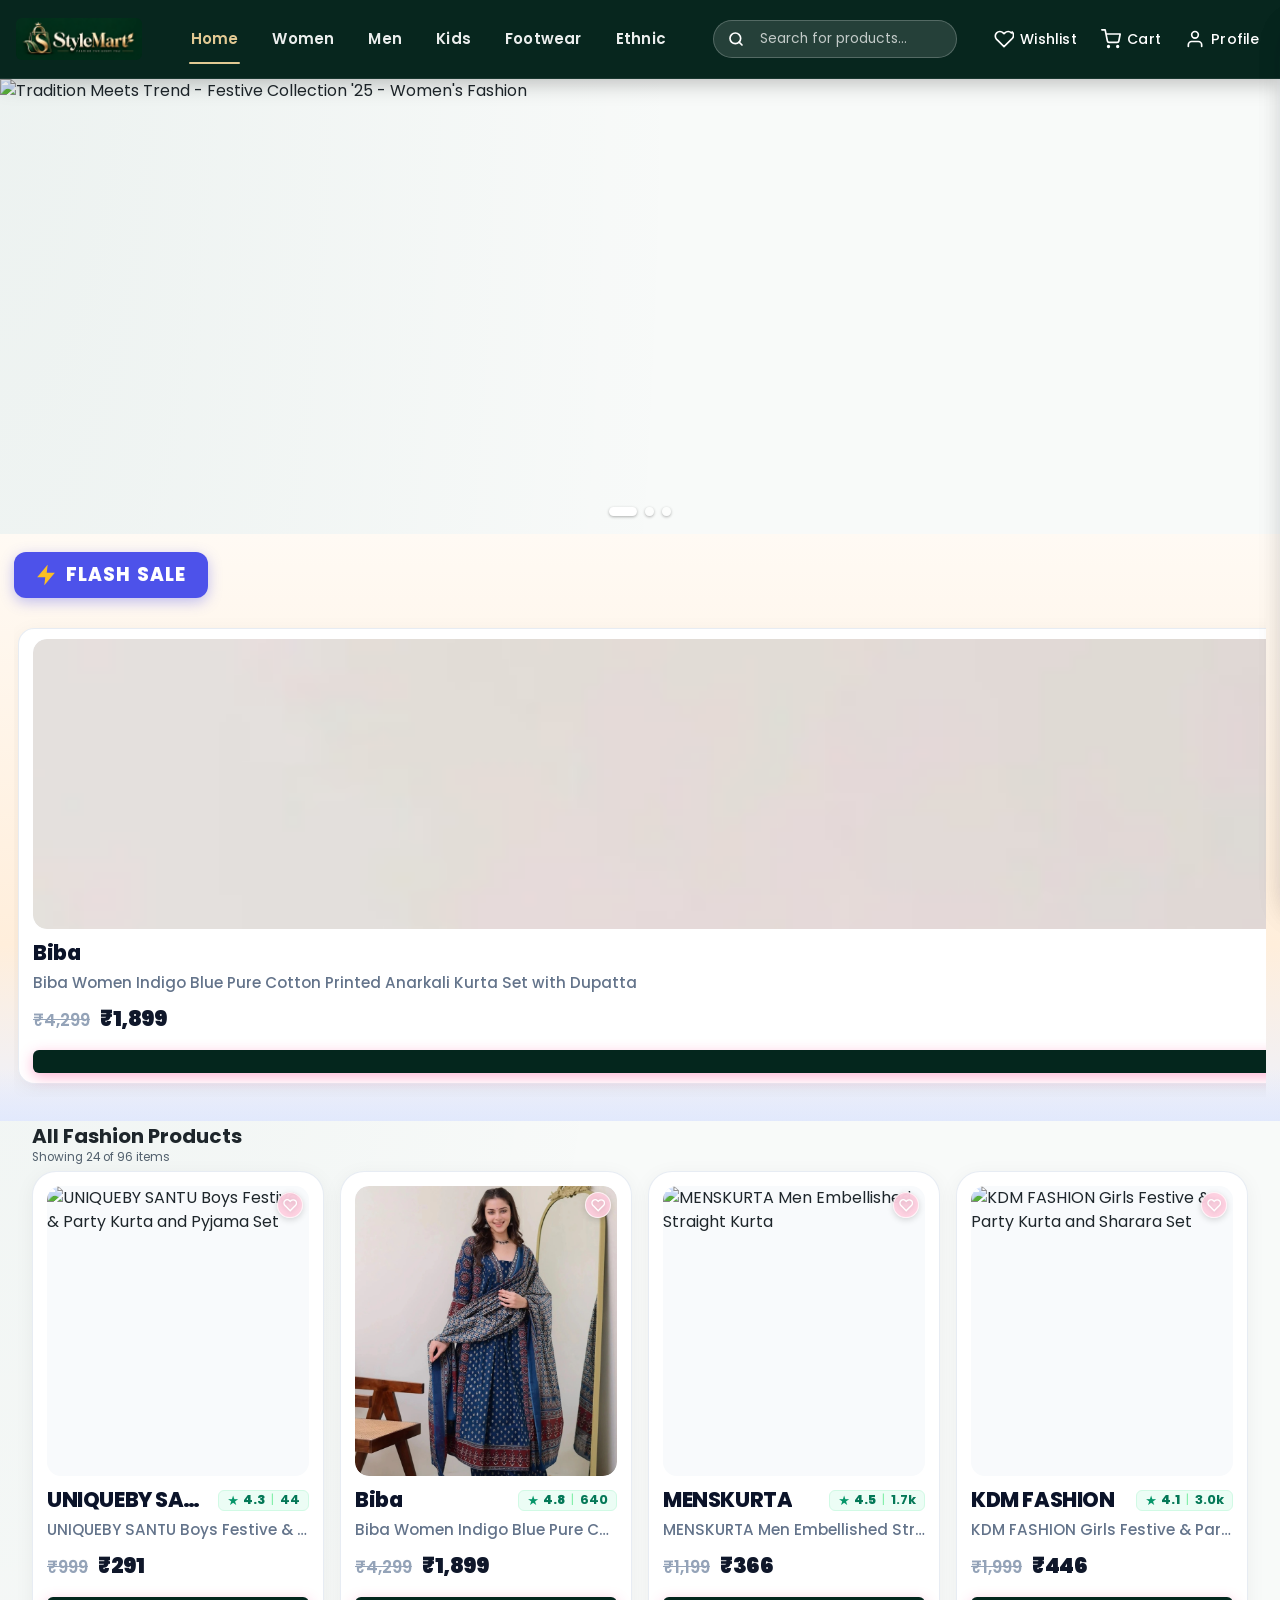
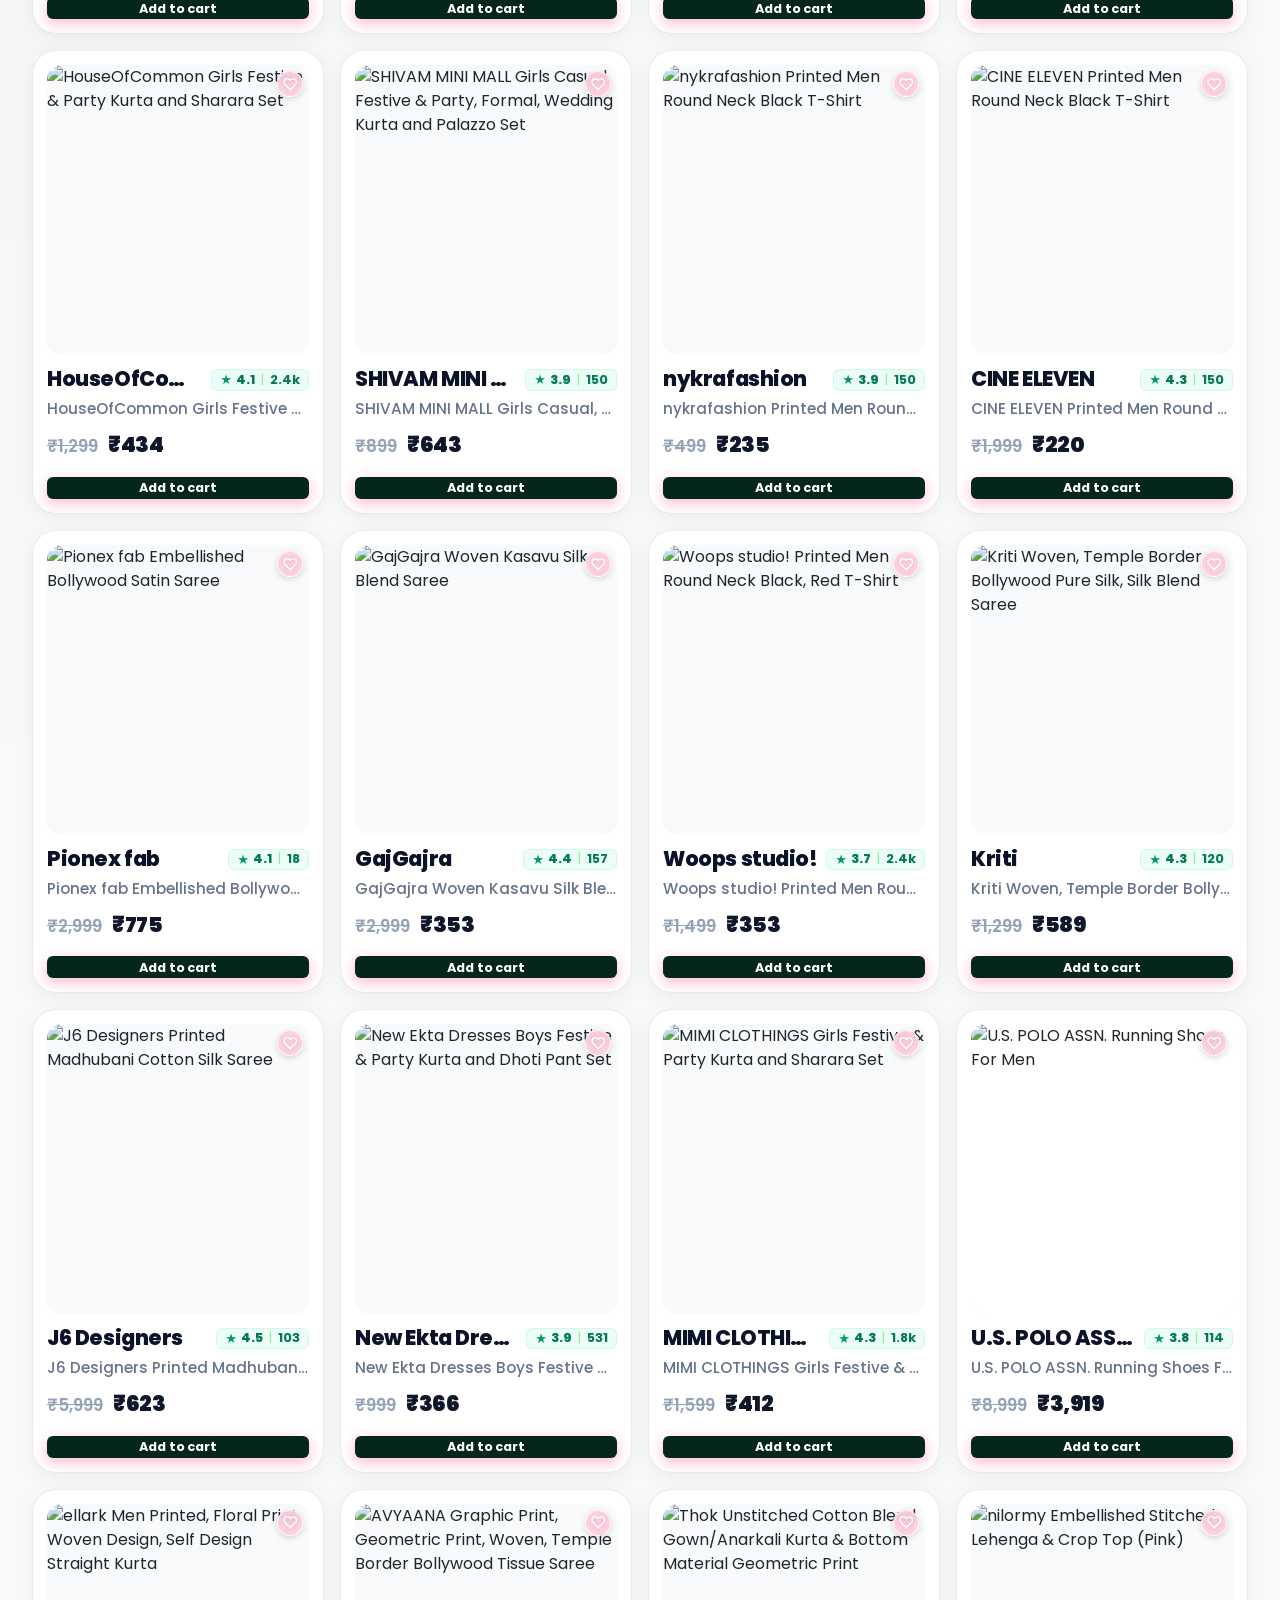
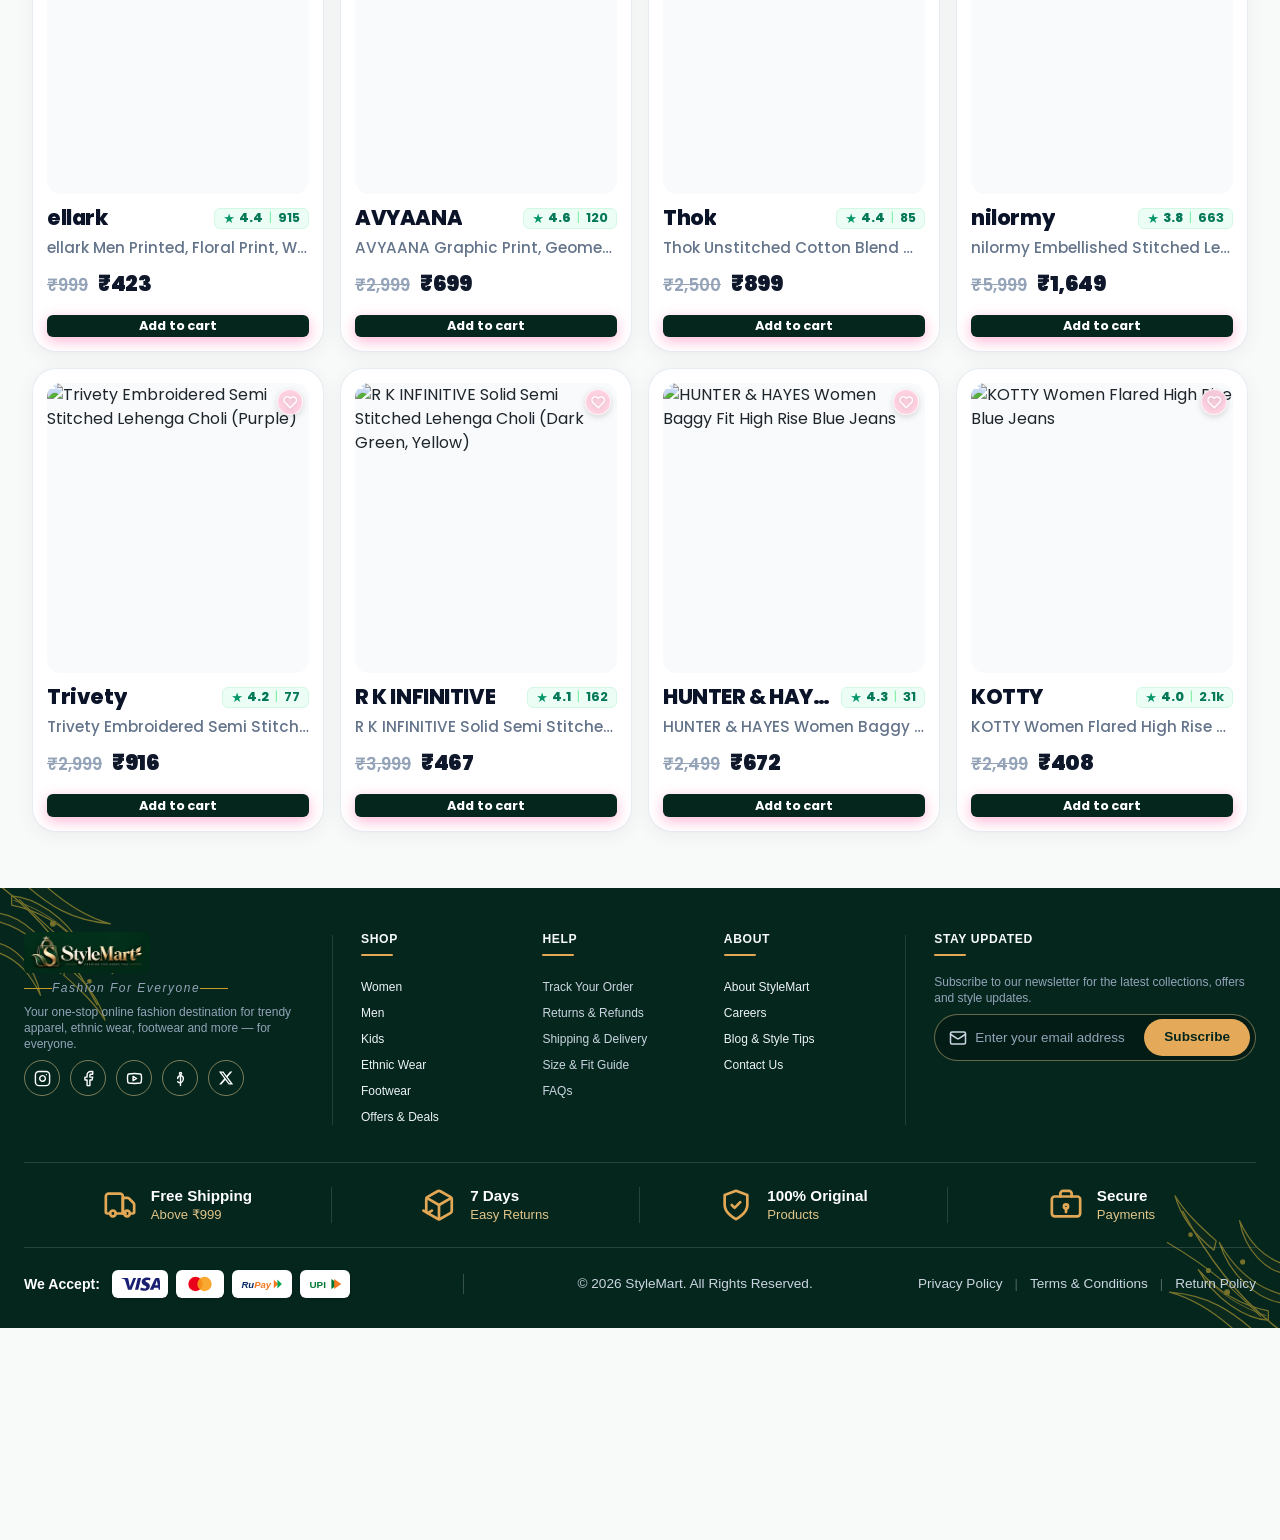
==== commit e4485738: "feat: restore mobile category filter bar & drawer, match botanical mobile footer, update documentati" ====
--- a/index.html
+++ b/index.html
@@ -485,24 +485,37 @@
   <footer class="main-footer" id="mainFooter">
     <!-- Botanical Gold Leaf Ornaments in Top-Left and Bottom-Right Corners -->
     <div class="footer-leaf-ornament footer-leaf-tl" aria-hidden="true">
-      <svg viewBox="0 0 160 160" fill="none" stroke="#e2c589" stroke-width="1.6" stroke-linecap="round" stroke-linejoin="round">
-        <path d="M-10,-10 C40,20 80,70 110,140 C95,95 70,55 20,25 Z"/>
-        <path d="M15,10 C45,15 80,45 95,85 C75,55 50,35 15,25 Z"/>
-        <path d="M-5,30 C30,35 65,70 75,110 C60,80 40,55 0,45 Z"/>
-        <path d="M-10,65 C15,70 45,100 50,135 C40,110 25,90 -5,80 Z"/>
-        <path d="M30,-5 C60,25 90,45 140,50 C110,40 85,25 55,-5 Z"/>
+      <svg viewBox="0 0 180 180" fill="none" stroke="#d4af37" stroke-width="1.6" stroke-linecap="round" stroke-linejoin="round">
+        <path d="M-10,-10 C40,25 85,75 125,150" stroke-width="1.8"/>
+        <path d="M25,15 C55,45 85,75 145,110" stroke-width="1.4"/>
+        <path d="M15,10 C45,12 85,38 105,75 C85,52 55,30 15,22 Z" fill="rgba(212,175,55,0.06)"/>
+        <path d="M18,16 C55,28 85,50 102,72" stroke-width="1.1"/>
+        <path d="M-5,32 C28,35 65,68 78,110 C62,82 38,55 0,44 Z" fill="rgba(212,175,55,0.06)"/>
+        <path d="M-8,70 C16,72 45,98 52,138 C40,112 24,92 -5,82 Z" fill="rgba(212,175,55,0.06)"/>
+        <path d="M32,-5 C62,22 92,42 142,46 C112,38 86,22 56,-5 Z" fill="rgba(212,175,55,0.06)"/>
+        <path d="M85,100 C110,120 128,145 135,170 C122,148 102,130 82,112 Z" fill="rgba(212,175,55,0.06)"/>
+        <circle cx="68" cy="46" r="3" fill="#d4af37"/>
+        <circle cx="92" cy="74" r="2.5" fill="#d4af37"/>
+        <circle cx="48" cy="85" r="2.5" fill="#d4af37"/>
+        <circle cx="115" cy="120" r="2.2" fill="#d4af37"/>
       </svg>
     </div>
     <div class="footer-leaf-ornament footer-leaf-br" aria-hidden="true">
-      <svg viewBox="0 0 160 160" fill="none" stroke="#e2c589" stroke-width="1.6" stroke-linecap="round" stroke-linejoin="round">
-        <path d="M170,170 C120,140 80,90 50,20 C65,65 90,105 140,135 Z"/>
-        <path d="M145,150 C115,145 80,115 65,75 C85,105 110,125 145,135 Z"/>
-        <path d="M165,130 C130,125 95,90 85,50 C100,80 120,105 160,115 Z"/>
-        <path d="M170,95 C145,90 115,60 110,25 C120,50 135,70 165,80 Z"/>
-        <path d="M130,165 C100,135 70,115 20,110 C50,120 75,135 105,165 Z"/>
+      <svg viewBox="0 0 180 180" fill="none" stroke="#d4af37" stroke-width="1.6" stroke-linecap="round" stroke-linejoin="round">
+        <path d="M190,190 C140,155 95,105 55,30" stroke-width="1.8"/>
+        <path d="M155,165 C125,135 95,105 35,70" stroke-width="1.4"/>
+        <path d="M165,170 C135,168 95,142 75,105 C95,128 125,150 165,158 Z" fill="rgba(212,175,55,0.06)"/>
+        <path d="M162,164 C125,152 95,130 78,108" stroke-width="1.1"/>
+        <path d="M185,148 C152,145 115,112 102,70 C118,98 142,125 180,136 Z" fill="rgba(212,175,55,0.06)"/>
+        <path d="M188,110 C164,108 135,82 128,42 C140,68 156,88 185,98 Z" fill="rgba(212,175,55,0.06)"/>
+        <path d="M148,185 C118,158 88,138 38,134 C68,142 94,158 124,185 Z" fill="rgba(212,175,55,0.06)"/>
+        <path d="M95,80 C70,60 52,35 45,10 C58,32 78,50 98,68 Z" fill="rgba(212,175,55,0.06)"/>
+        <circle cx="112" cy="134" r="3" fill="#d4af37"/>
+        <circle cx="88" cy="106" r="2.5" fill="#d4af37"/>
+        <circle cx="132" cy="95" r="2.5" fill="#d4af37"/>
+        <circle cx="65" cy="60" r="2.2" fill="#d4af37"/>
       </svg>
     </div>
-
     <div class="section-container footer-section-container">
       <!-- Top Grid: Brand | Divider | SHOP | HELP | ABOUT | Divider | STAY UPDATED -->
       <div class="footer-top-grid">
@@ -512,7 +525,7 @@
           <a href="index.html" class="footer-brand-logo" aria-label="StyleMart Home" title="StyleMart - Fashion For Everyone">
             <img src="assets/images/stylemart-logo.png?v=20261023-logo-v1" alt="StyleMart - Fashion For Everyone" class="brand-logo-image header-logo-full">
           </a>
-          <p class="footer-brand-tagline">— Fashion For Everyone —</p>
+          <p class="footer-brand-tagline"><span class="tagline-flank-line" aria-hidden="true"></span>Fashion For Everyone<span class="tagline-flank-line" aria-hidden="true"></span></p>
           <p class="footer-brand-desc">Your one-stop online fashion destination for trendy apparel, ethnic wear, footwear and more — for everyone.</p>
           <div class="footer-social-row">
             <a href="https://instagram.com" target="_blank" rel="noopener noreferrer" class="social-circle-btn" aria-label="Instagram" title="Instagram">
--- a/styles.css
+++ b/styles.css
@@ -13554,42 +13554,186 @@
     font-weight: 700 !important;
   }
 
-  /* E. CATEGORY PAGE: STATIC FILTER BAR & SCROLLABLE PRODUCT CARDS */
+  /* E. CATEGORY PAGE: MOBILE FILTER BAR & SLIDE-OUT FILTER DRAWER */
+  body.category-page .catalog-section,
+  body.category-page .category-catalog-section {
+    padding-top: 8px !important;
+    padding-bottom: 24px !important;
+  }
+
+  /* Sleek mobile filter trigger bar */
+  .mobile-category-bar {
+    display: flex !important;
+    align-items: center !important;
+    justify-content: space-between !important;
+    background: #ffffff !important;
+    border: 1px solid #e2e8f0 !important;
+    border-radius: 10px !important;
+    padding: 8px 12px !important;
+    margin: 0 0 10px 0 !important;
+    box-shadow: 0 2px 6px rgba(0, 0, 0, 0.04) !important;
+    box-sizing: border-box !important;
+  }
+
+  .mobile-category-meta {
+    display: flex !important;
+    align-items: baseline !important;
+    gap: 6px !important;
+    overflow: hidden !important;
+  }
+
+  .mobile-category-heading {
+    font-size: 0.92rem !important;
+    font-weight: 700 !important;
+    color: #04261d !important;
+    margin: 0 !important;
+    white-space: nowrap !important;
+    overflow: hidden !important;
+    text-overflow: ellipsis !important;
+  }
+
+  .mobile-category-count {
+    font-size: 0.75rem !important;
+    font-weight: 500 !important;
+    color: #64748b !important;
+    white-space: nowrap !important;
+  }
+
+  .mobile-filter-trigger-btn {
+    display: inline-flex !important;
+    align-items: center !important;
+    justify-content: center !important;
+    gap: 6px !important;
+    background: #072e24 !important;
+    color: #ffffff !important;
+    border: 1px solid #d4af37 !important;
+    border-radius: 50px !important;
+    padding: 6px 14px !important;
+    font-size: 0.80rem !important;
+    font-weight: 700 !important;
+    cursor: pointer !important;
+    box-shadow: 0 2px 6px rgba(7, 46, 36, 0.2) !important;
+    transition: all 0.2s ease !important;
+    flex-shrink: 0 !important;
+  }
+
+  .mobile-filter-trigger-btn:hover {
+    background: #0d4436 !important;
+    border-color: #f59e0b !important;
+  }
+
+  .mobile-filter-trigger-btn svg {
+    stroke: #ffffff !important;
+  }
+
+  .mobile-filter-badge {
+    background: #f59e0b !important;
+    color: #04261d !important;
+    font-size: 0.65rem !important;
+    font-weight: 850 !important;
+    border-radius: 10px !important;
+    padding: 1px 6px !important;
+    min-width: 16px !important;
+    text-align: center !important;
+    line-height: 1.2 !important;
+  }
+
   body.category-page .category-catalog-layout {
+    display: block !important;
+    height: auto !important;
+    overflow: visible !important;
+    gap: 0 !important;
+  }
+
+  /* Fixed slide-out drawer for category filters on mobile */
+  body.category-page .category-filter-sidebar,
+  body.category-page #categoryFilterSidebar {
+    position: fixed !important;
+    top: 0 !important;
+    left: 0 !important;
+    width: 300px !important;
+    max-width: 86vw !important;
+    height: 100vh !important;
+    height: 100dvh !important;
+    max-height: 100vh !important;
+    z-index: 10005 !important;
+    background: #ffffff !important;
+    box-shadow: 8px 0 32px rgba(0, 0, 0, 0.3) !important;
+    transform: translateX(-105%) !important;
+    transition: transform 0.3s cubic-bezier(0.16, 1, 0.3, 1) !important;
+    overflow-y: auto !important;
+    padding: 16px !important;
     display: flex !important;
     flex-direction: column !important;
-    height: calc(100vh - 60px) !important;
-    height: calc(100dvh - 60px) !important;
-    overflow: hidden !important;
-    gap: 0 !important;
-  }
-
-  body.category-page .category-filter-sidebar,
-  body.category-page #categoryFilterSidebar {
-    position: static !important;
-    width: 100% !important;
-    min-width: 100% !important;
-    max-width: 100% !important;
-    flex-shrink: 0 !important;
-    background: #ffffff !important;
-    border: 1px solid #e2e8f0 !important;
+    border: none !important;
+    border-radius: 0 14px 14px 0 !important;
+    margin: 0 !important;
+  }
+
+  body.category-page .category-filter-sidebar.active,
+  body.category-page #categoryFilterSidebar.active {
+    transform: translateX(0) !important;
+  }
+
+  body.category-page .category-filter-sidebar .sidebar-header {
+    display: flex !important;
+    justify-content: space-between !important;
+    align-items: center !important;
+    border-bottom: 1px solid #e2e8f0 !important;
+    padding-bottom: 8px !important;
+    margin-bottom: 12px !important;
+  }
+
+  body.category-page .category-filter-sidebar .close-sidebar-btn {
+    display: flex !important;
+    align-items: center !important;
+    justify-content: center !important;
+    width: 32px !important;
+    height: 32px !important;
+    font-size: 26px !important;
+    border: none !important;
+    background: transparent !important;
+    color: #475569 !important;
+    cursor: pointer !important;
+    padding: 0 !important;
+    line-height: 1 !important;
+  }
+
+  body.category-page .filter-sidebar-overlay.active,
+  #categoryFilterOverlay.active {
+    display: block !important;
+    position: fixed !important;
+    inset: 0 !important;
+    background: rgba(0, 0, 0, 0.55) !important;
+    backdrop-filter: blur(2px) !important;
+    z-index: 10000 !important;
+  }
+
+  .mobile-apply-filters-btn {
+    display: block !important;
+    margin-top: 10px !important;
+    background: #072e24 !important;
+    color: #ffffff !important;
+    border: 1px solid #d4af37 !important;
     border-radius: 8px !important;
-    padding: 8px 10px !important;
-    margin: 0 0 6px 0 !important;
-    box-shadow: 0 2px 8px rgba(0, 0, 0, 0.06) !important;
-    z-index: 25 !important;
-    max-height: 165px !important;
-    overflow-y: auto !important;
-    display: block !important;
+    padding: 10px 14px !important;
+    font-weight: 700 !important;
+    font-size: 0.88rem !important;
+    cursor: pointer !important;
+    text-align: center !important;
+    transition: all 0.2s ease !important;
+  }
+
+  .mobile-apply-filters-btn:hover {
+    background: #0d4436 !important;
   }
 
   body.category-page .category-products-main,
   body.category-page .products-main {
-    flex: 1 1 auto !important;
+    width: 100% !important;
     min-height: 0 !important;
-    overflow-y: auto !important;
-    -webkit-overflow-scrolling: touch !important;
-    padding: 4px 2px 70px !important;
+    overflow: visible !important;
+    padding: 0 0 40px !important;
   }
 
   /* F. MOBILE PRODUCT CARDS: REDUCED SIZE, 1-WORD TITLE, PRICE, ADD TO CART ON HOVER */
@@ -14223,7 +14367,27 @@
     padding: 0 16px !important;
   }
 
-  /* Mobile Footer Clean Hiding of Clutter */
+  /* ==========================================================================
+     MOBILE FOOTER: PIXEL-PERFECT MATCH FOR MEDIA_1792825929539.PNG
+     ========================================================================== */
+  .main-footer {
+    background: #06241c !important; /* Deep Imperial Forest Green */
+    padding: 24px 0 16px 0 !important;
+    margin-top: 24px !important;
+    position: relative !important;
+    overflow: hidden !important;
+    border-top: none !important;
+  }
+
+  .footer-section-container {
+    padding: 0 16px !important;
+    max-width: 440px !important;
+    margin: 0 auto !important;
+    position: relative !important;
+    z-index: 2 !important;
+  }
+
+  /* Clean Hiding of Clutter Elements */
   .footer-brand-desc,
   .footer-social-row,
   .footer-col-help,
@@ -14234,82 +14398,188 @@
   .footer-bottom-v-divider,
   .footer-legal-links {
     display: none !important;
+    margin: 0 !important;
+    padding: 0 !important;
+  }
+
+  /* Corner botanical gold leaves on mobile */
+  .footer-leaf-ornament {
+    display: block !important;
+    opacity: 0.85 !important;
+    z-index: 1 !important;
+    pointer-events: none !important;
+  }
+
+  .footer-leaf-tl {
+    top: 0 !important;
+    left: 0 !important;
+    width: 150px !important;
+    height: 150px !important;
+  }
+
+  .footer-leaf-br {
+    bottom: 0 !important;
+    right: 0 !important;
+    width: 150px !important;
+    height: 150px !important;
   }
 
   /* Centered Brand Crest at Top */
   .footer-brand-col {
     grid-column: 1 / -1 !important;
     text-align: center !important;
-    margin: 0 auto 12px auto !important;
+    margin: 0 auto 10px auto !important;
     max-width: 100% !important;
-  }
+    display: flex !important;
+    flex-direction: column !important;
+    align-items: center !important;
+    padding: 0 !important;
+  }
+
   .footer-brand-logo {
     display: inline-block !important;
     margin: 0 auto 4px auto !important;
   }
+
+  .footer-brand-logo img {
+    height: 40px !important;
+    width: auto !important;
+    display: block !important;
+  }
+
+  /* Centered tagline with gold flanking lines */
   .footer-brand-tagline {
-    margin: 0 auto !important;
-    font-size: 0.78rem !important;
-    letter-spacing: 1px !important;
-  }
-
-  /* SHOP on Left, ABOUT on Right */
+    display: inline-flex !important;
+    align-items: center !important;
+    justify-content: center !important;
+    gap: 12px !important;
+    margin: 2px auto 0 auto !important;
+    font-size: 0.84rem !important;
+    letter-spacing: 1.4px !important;
+    color: #e5e7eb !important;
+    font-style: italic !important;
+    font-weight: 500 !important;
+  }
+
+  /* Grid of 2 columns: SHOP (left) and ABOUT (right) */
   .footer-top-grid {
     display: grid !important;
     grid-template-columns: 1fr 1fr !important;
-    gap: 16px 20px !important;
-    padding-bottom: 20px !important;
-    align-items: start !important;
-    text-align: left !important;
-  }
-
+    column-gap: 0 !important;
+    row-gap: 16px !important;
+    padding: 0 !important;
+    margin: 0 !important;
+    align-items: stretch !important;
+  }
+
+  /* SHOP on Left with vertical divider line on right side */
   .footer-col-shop {
     grid-column: 1 / 2 !important;
     width: 100% !important;
-  }
-
+    padding: 0 16px 0 10px !important;
+    border-right: 1px solid rgba(197, 155, 39, 0.45) !important;
+    margin: 0 !important;
+    text-align: left !important;
+    box-sizing: border-box !important;
+  }
+
+  /* ABOUT on Right */
   .footer-col-about {
     grid-column: 2 / 3 !important;
     width: 100% !important;
+    padding: 0 10px 0 20px !important;
+    margin: 0 !important;
+    text-align: left !important;
+    box-sizing: border-box !important;
   }
 
   .footer-col-shop .footer-heading,
   .footer-col-about .footer-heading {
-    font-size: 0.95rem !important;
-    letter-spacing: 1px !important;
-    margin-bottom: 6px !important;
-  }
-
+    font-size: 1.05rem !important;
+    font-weight: 750 !important;
+    letter-spacing: 1.2px !important;
+    color: #ffffff !important;
+    margin: 0 0 6px 0 !important;
+    text-transform: uppercase !important;
+  }
+
+  /* Thick gold underline pill */
   .footer-col-shop .footer-gold-line,
   .footer-col-about .footer-gold-line {
-    width: 32px !important;
-    margin-bottom: 10px !important;
+    width: 44px !important;
+    height: 3.5px !important;
+    background: #c59b27 !important;
+    border-radius: 2px !important;
+    margin: 0 0 18px 0 !important;
+    display: block !important;
+  }
+
+  .footer-col-shop .footer-links-list,
+  .footer-col-about .footer-links-list {
+    list-style: none !important;
+    padding: 0 !important;
+    margin: 0 !important;
+    display: flex !important;
+    flex-direction: column !important;
+    gap: 13px !important;
   }
 
   .footer-col-shop .footer-links-list li,
   .footer-col-about .footer-links-list li {
-    margin-bottom: 8px !important;
+    margin: 0 !important;
+    padding: 0 !important;
   }
 
   .footer-col-shop .footer-links-list a,
   .footer-col-about .footer-links-list a {
-    font-size: 0.84rem !important;
-    line-height: 1.4 !important;
-  }
-
-  /* Bottom Row: Centered Copyright */
+    font-size: 0.92rem !important;
+    color: #f1f5f9 !important;
+    text-decoration: none !important;
+    font-weight: 400 !important;
+    line-height: 1.3 !important;
+    display: inline-block !important;
+    transition: color 0.2s ease !important;
+  }
+
+  .footer-col-shop .footer-links-list a:hover,
+  .footer-col-about .footer-links-list a:hover {
+    color: #e2c589 !important;
+  }
+
+  /* Thin horizontal gold dividing line below columns */
   .footer-bottom-row {
-    display: flex !important;
-    justify-content: center !important;
+    display: block !important;
+    width: 100% !important;
+    border-top: 1px solid rgba(197, 155, 39, 0.4) !important;
+    margin: 24px 0 0 0 !important;
+    padding: 16px 0 6px 0 !important;
     text-align: center !important;
-    padding-top: 14px !important;
-    border-top: 1px solid rgba(212, 175, 55, 0.2) !important;
-  }
-
+    box-sizing: border-box !important;
+  }
+
+  /* Centered copyright */
   .footer-copyright-text {
+    display: block !important;
     text-align: center !important;
-    font-size: 0.78rem !important;
-    width: 100% !important;
-    color: rgba(255, 255, 255, 0.6) !important;
-  }
-}
+    font-size: 0.82rem !important;
+    color: #e2e8f0 !important;
+    margin: 0 auto !important;
+    letter-spacing: 0.4px !important;
+    font-weight: 400 !important;
+  }
+}
+
+/* Hide mobile filter bar and mobile apply button on desktop/tablet */
+.mobile-category-bar {
+  display: none !important;
+}
+.mobile-apply-filters-btn {
+  display: none !important;
+}
+.tagline-flank-line {
+  display: inline-block;
+  width: 28px;
+  height: 1.5px;
+  background: #c59b27;
+  vertical-align: middle;
+}
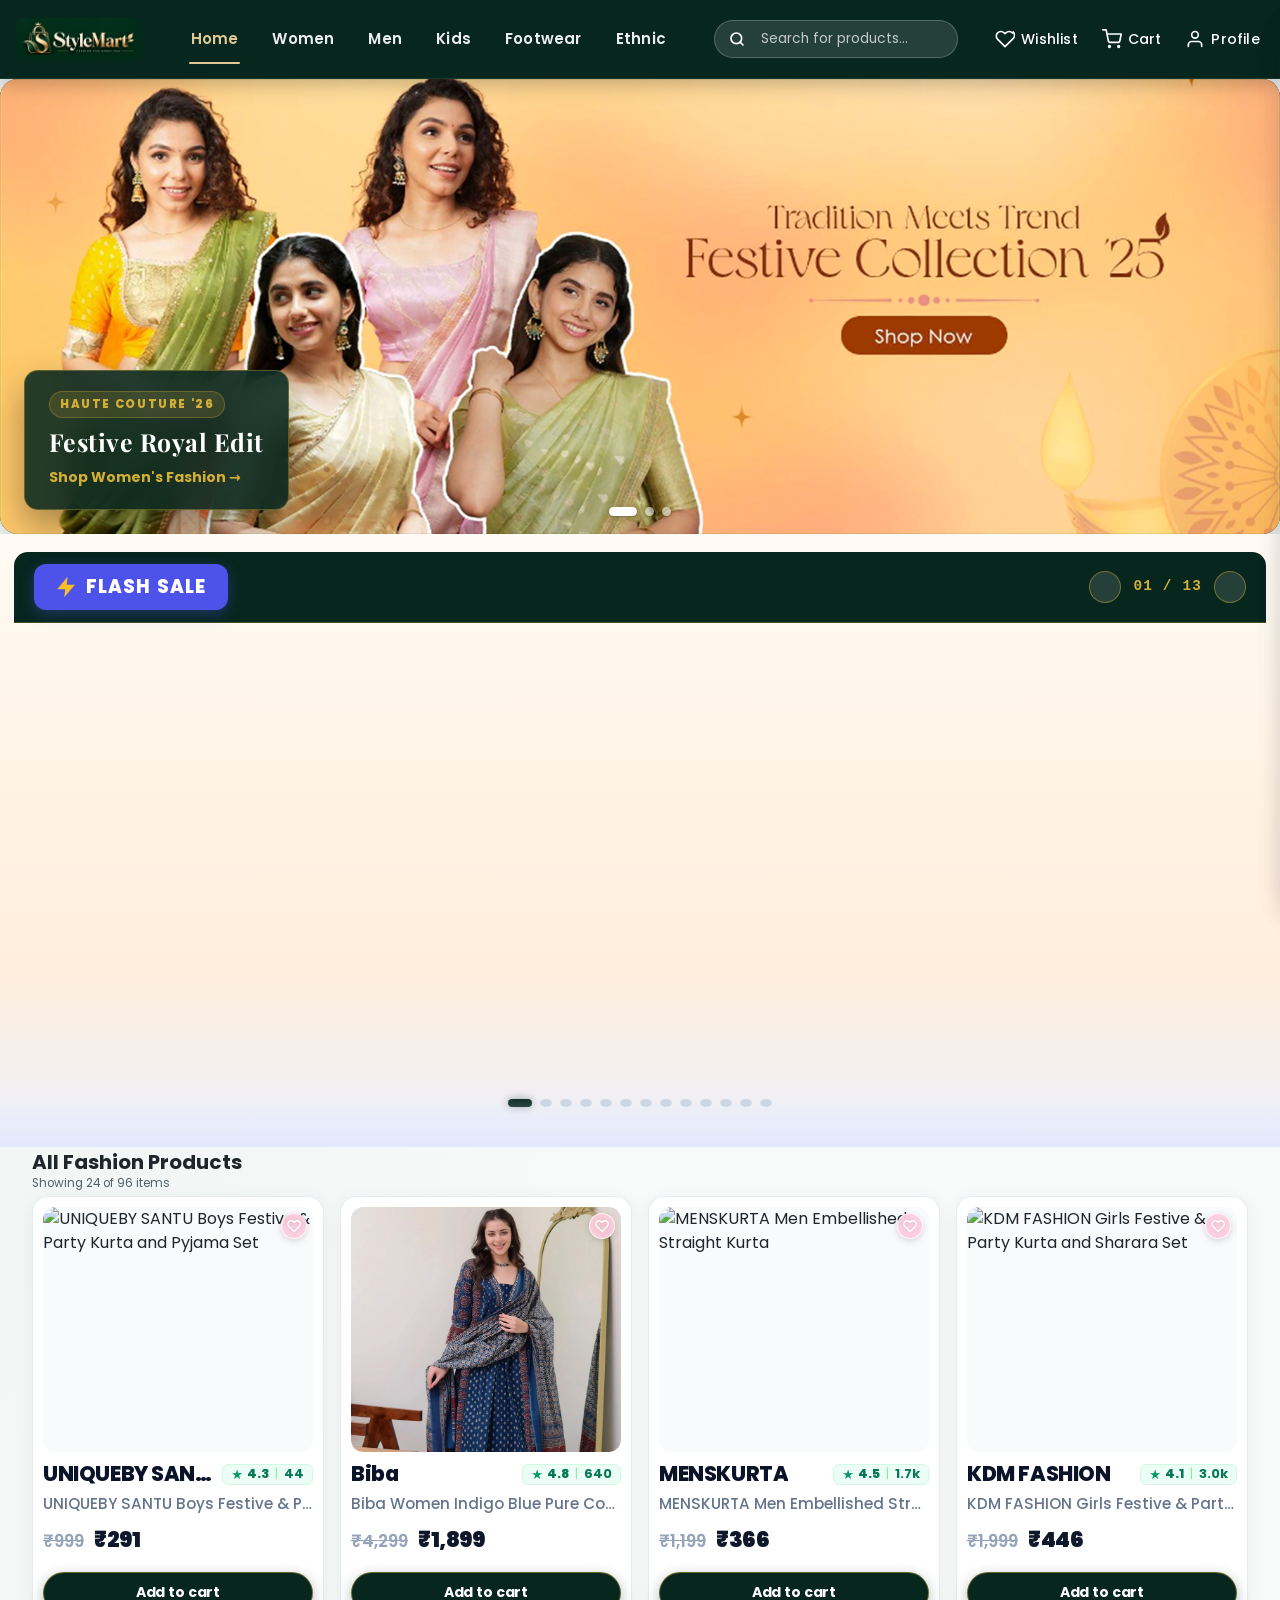
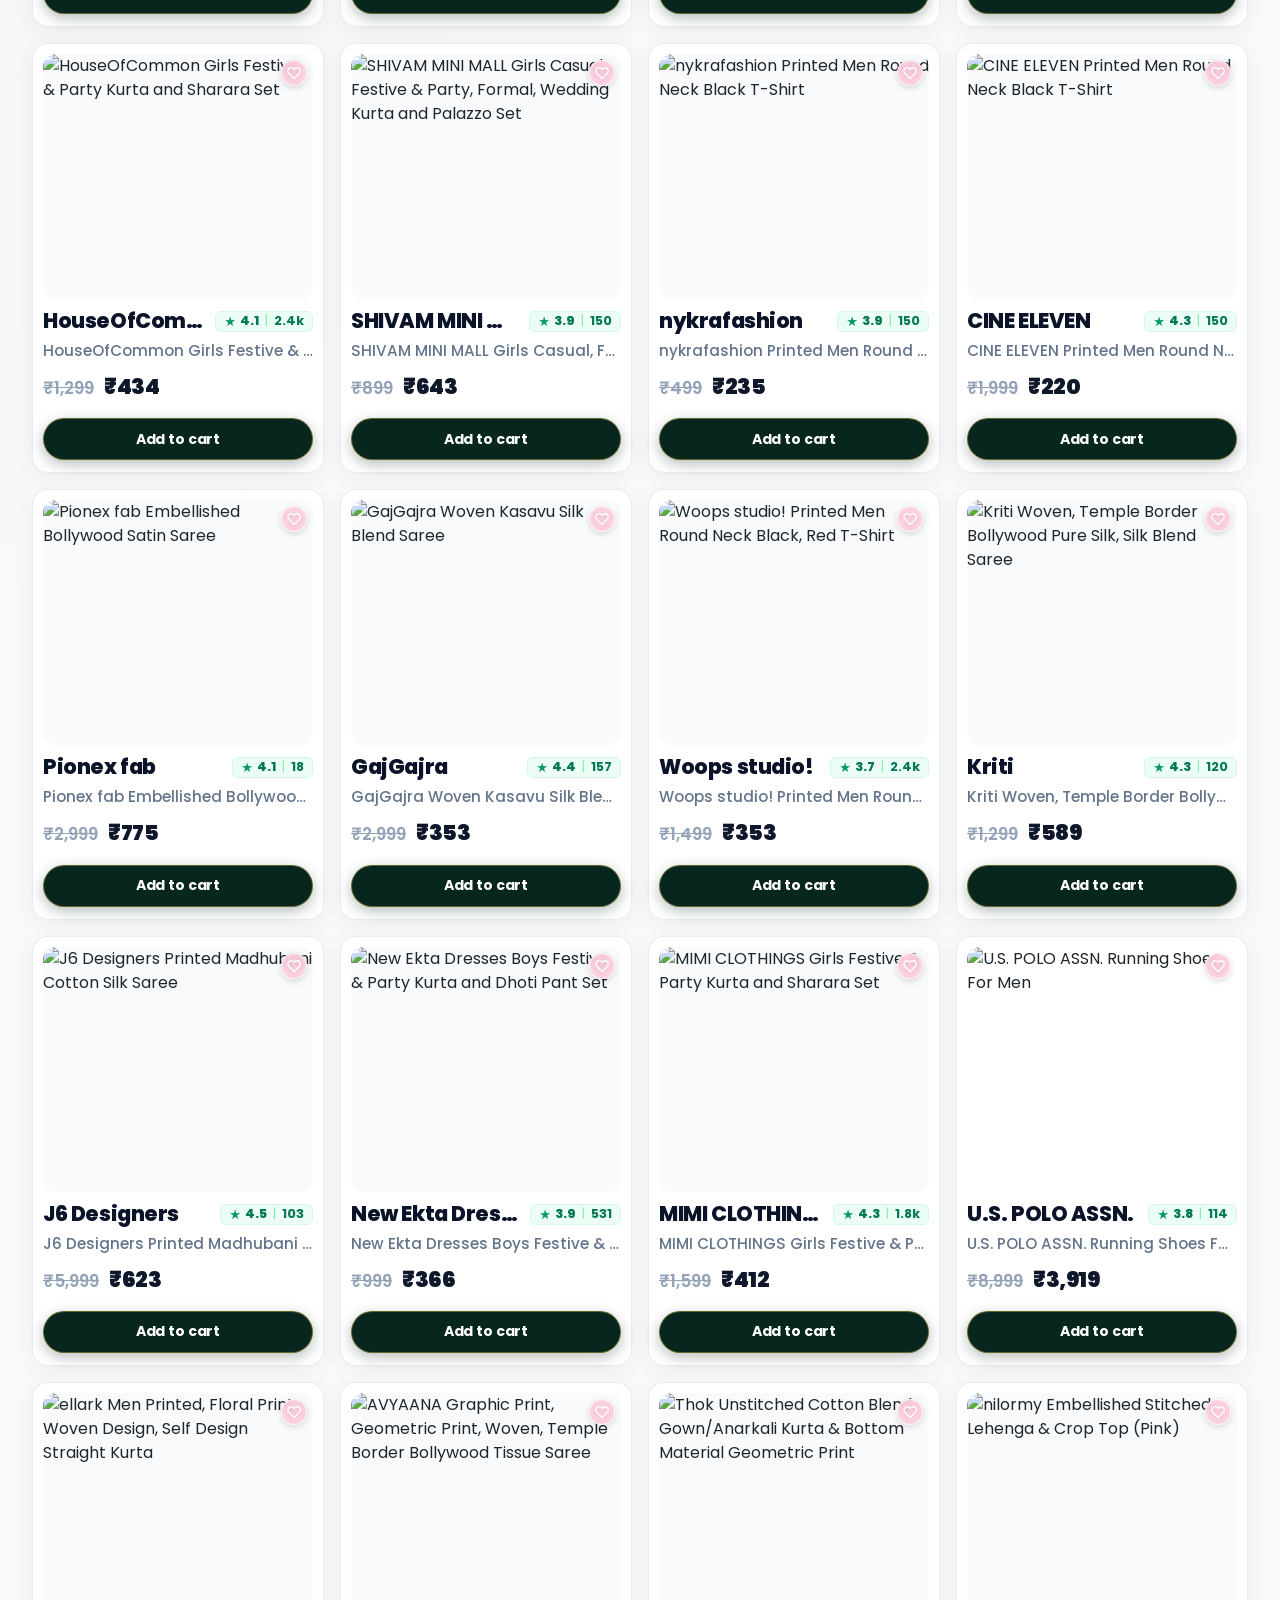
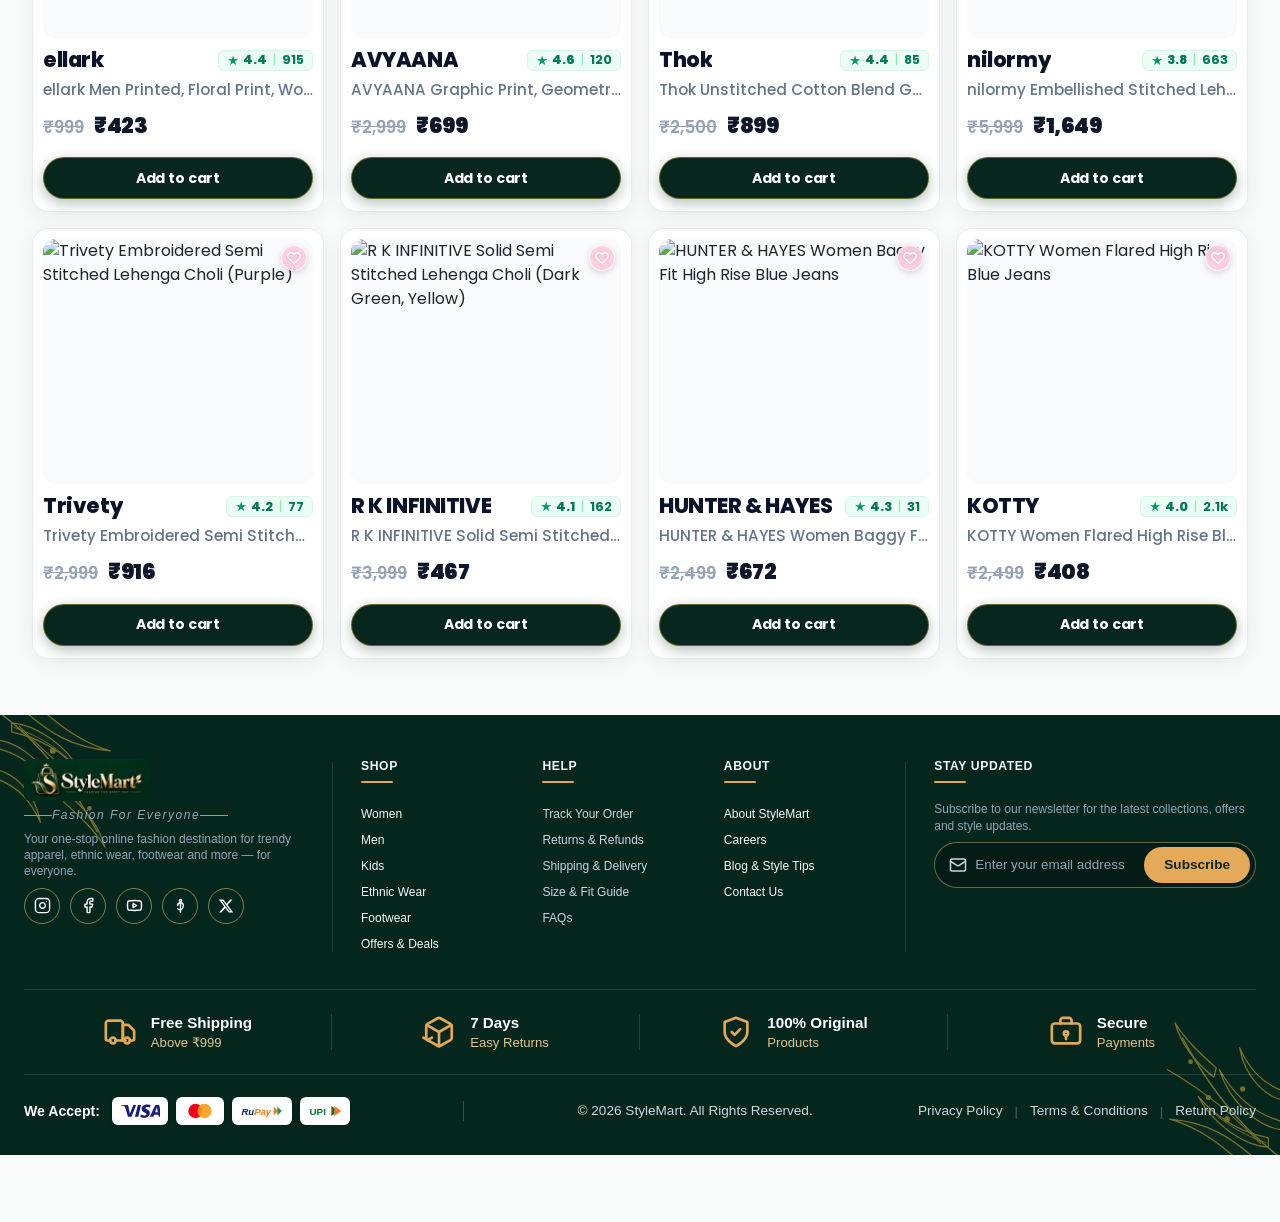
==== commit 74e1c078: "Implement 9 enhancements: Lasse Pedersen hero gallery, TheMOZZARELLA 3D flash carousel, SultanKhanCQ" ====
--- a/index.html
+++ b/index.html
@@ -142,58 +142,79 @@
     </div>
   </header>
  
-  <!-- Main Hero Carousel Section with Flanking Product Banners -->
-  <section class="hero-slider-section" id="homeHero">
+  <!-- Main Hero Carousel Section with Lasse Pedersen Horizontal Scroll Gallery Effect -->
+  <section class="hero-slider-section lasse-gallery-section" id="homeHero">
     <div class="hero-layout-wrapper">
 
-      <!-- Center Main Hero Carousel Slider -->
-      <div class="slider-container">
-        <div class="slider-track" id="heroSliderTrack">
+      <!-- Center Main Hero Horizontal Scroll Gallery -->
+      <div class="slider-container lasse-gallery-container" id="heroGalleryContainer">
+        <div class="slider-track lasse-gallery-track" id="heroSliderTrack">
           <!-- Slide 1: Festive Collection (Redirects to Women's Fashion) -->
-          <div class="slide active festive-slide">
+          <div class="slide active festive-slide lasse-gallery-slide" data-slide-index="0">
             <div class="slide-banner-media festive-template-slide">
-              <img src="assets/images/banner-1.png?v=20261022-banner-v2" alt="Tradition Meets Trend - Festive Collection '25 - Women's Fashion">
+              <img src="assets/images/banner-1.png" alt="Tradition Meets Trend - Festive Collection '25 - Women's Fashion" class="lasse-gallery-img">
               <a href="category.html?category=women" class="banner-shop-now-btn festive-shop-now-hotspot" aria-label="Shop Women's Fashion" title="Shop Women's Fashion">
                 <span class="visually-hidden">Shop Now</span>
               </a>
             </div>
+            <div class="lasse-card-overlay">
+              <span class="lasse-badge">HAUTE COUTURE '26</span>
+              <h2 class="lasse-heading">Festive Royal Edit</h2>
+              <a href="category.html?category=women" class="lasse-cta">Shop Women's Fashion &rarr;</a>
+            </div>
           </div>
           <!-- Slide 2: Ethnic Wear Collection -->
-          <div class="slide ethnic-slide">
+          <div class="slide ethnic-slide lasse-gallery-slide" data-slide-index="1">
             <div class="slide-banner-media ethnic-template-slide">
-              <img src="assets/images/banner-2.png?v=20261022-banner-v2" alt="Tradition for Every Generation - Elegant Ethnic Wear for Men, Women & Kids">
+              <img src="assets/images/banner-2.png" alt="Tradition for Every Generation - Elegant Ethnic Wear for Men, Women & Kids" class="lasse-gallery-img">
               <a href="category.html?category=ethnic" class="banner-shop-now-btn ethnic-shop-now-hotspot" aria-label="Shop Ethnic Collection" title="Shop Ethnic Collection">
                 <span class="visually-hidden">Shop Now</span>
               </a>
             </div>
+            <div class="lasse-card-overlay">
+              <span class="lasse-badge">HERITAGE WEAVE</span>
+              <h2 class="lasse-heading">Artisanal Ethnic Wear</h2>
+              <a href="category.html?category=ethnic" class="lasse-cta">Shop Ethnic Collection &rarr;</a>
+            </div>
           </div>
           <!-- Slide 3: Men's Clothing Redirect -->
-          <div class="slide men-slide">
+          <div class="slide men-slide lasse-gallery-slide" data-slide-index="2">
             <div class="slide-banner-media men-template-slide">
-              <img src="assets/images/banner-3.png?v=20261022-banner-v2" alt="Men's Collection - Style Redefined - Up to 50% OFF">
+              <img src="assets/images/banner-3.png" alt="Men's Collection - Style Redefined - Up to 50% OFF" class="lasse-gallery-img">
               <a href="category.html?category=men" class="banner-shop-now-btn men-shop-now-hotspot" aria-label="Shop Men's Collection" title="Shop Men's Collection">
                 <span class="visually-hidden">Shop Now</span>
               </a>
             </div>
+            <div class="lasse-card-overlay">
+              <span class="lasse-badge">MODERN LUXE</span>
+              <h2 class="lasse-heading">Men's Tailored Style</h2>
+              <a href="category.html?category=men" class="lasse-cta">Shop Men's Collection &rarr;</a>
+            </div>
           </div>
         </div>
 
         <!-- Slider Navigation Arrows -->
-        <button type="button" class="slider-btn prev-btn" id="prevSlideBtn" aria-label="Previous Slide">‹</button>
-        <button type="button" class="slider-btn next-btn" id="nextSlideBtn" aria-label="Next Slide">›</button>
-
-        <!-- Slider Indicators -->
-        <div class="slider-dots" id="sliderDots">
-          <span class="dot active" onclick="goToSlide(0)"></span>
-          <span class="dot" onclick="goToSlide(1)"></span>
-          <span class="dot" onclick="goToSlide(2)"></span>
+        <button type="button" class="slider-btn prev-btn lasse-nav-btn" id="prevSlideBtn" aria-label="Previous Slide">‹</button>
+        <button type="button" class="slider-btn next-btn lasse-nav-btn" id="nextSlideBtn" aria-label="Next Slide">›</button>
+
+        <!-- Lasse Pedersen Editorial Progress & Index Strip -->
+        <div class="lasse-editorial-nav-bar">
+          <div class="lasse-slide-counter" id="lasseSlideCounter">01 / 03</div>
+          <div class="lasse-progress-track">
+            <div class="lasse-progress-fill" id="lasseProgressFill"></div>
+          </div>
+          <div class="slider-dots lasse-dots" id="sliderDots">
+            <span class="dot active" onclick="goToSlide(0)"></span>
+            <span class="dot" onclick="goToSlide(1)"></span>
+            <span class="dot" onclick="goToSlide(2)"></span>
+          </div>
         </div>
       </div>
 
     </div>
   </section>
 
-  <!-- Flash Sale Section (Full Width from Left Corner to Right Corner) -->
+  <!-- Flash Sale Section (TheMOZZARELLA Parallax 3D Cards Carousel) -->
   <section class="flash-sale-section" id="flashSaleSection">
     <div class="flash-sale-banner-frame">
       <div class="flash-header-strip">
@@ -201,13 +222,20 @@
           <svg class="flash-bolt-icon" width="20" height="20" viewBox="0 0 24 24" fill="#fbbf24" stroke="#fbbf24" stroke-width="1.5"><polygon points="13 2 3 14 12 14 11 22 21 10 12 10 13 2"/></svg>
           <span>FLASH SALE</span>
         </div>
-      </div>
-
-      <div class="flash-carousel-container" id="flashCarouselContainer">
-        <div class="flash-products-grid" id="flashProductsGrid">
+        <div class="flash-controls-wrap">
+          <button type="button" class="flash-nav-btn" id="flashPrevBtn" onclick="navigateFlashCards(-1)" aria-label="Previous Deal"></button>
+          <div class="flash-3d-counter" id="flash3dCounter"></div>
+          <button type="button" class="flash-nav-btn" id="flashNextBtn" onclick="navigateFlashCards(1)" aria-label="Next Deal"></button>
+        </div>
+      </div>
+
+      <div class="flash-carousel-container mozzarella-3d-viewport" id="flashCarouselContainer">
+        <div class="flash-products-grid mozzarella-3d-track" id="flashProductsGrid">
           <!-- Flash Cards Rendered Dynamically by JS with Prices from JS -->
         </div>
       </div>
+
+      <div class="flash-3d-pagination" id="flash3dPagination"></div>
     </div>
   </section>
 
--- a/styles.css
+++ b/styles.css
@@ -10547,8 +10547,8 @@
 .flash-product-card {
   position: relative !important;
   background: #ffffff !important;
-  border-radius: 24px !important;
-  padding: 14px !important;
+  border-radius: 16px !important;
+  padding: 10px 10px 12px !important;
   box-sizing: border-box !important;
   border: 1px solid rgba(226, 232, 240, 0.8) !important;
   box-shadow: 0 4px 20px rgba(0, 0, 0, 0.05) !important;
@@ -10561,9 +10561,9 @@
 }
 
 #flashProductsGrid .product-card {
-  flex: 0 0 clamp(220px, 18vw, 250px) !important;
-  width: clamp(220px, 18vw, 250px) !important;
-  min-width: 220px !important;
+  flex: 0 0 clamp(200px, 16vw, 230px) !important;
+  width: clamp(200px, 16vw, 230px) !important;
+  min-width: 200px !important;
   scroll-snap-align: start !important;
 }
 
@@ -10592,14 +10592,14 @@
 .flash-card-img-wrap {
   position: relative !important;
   width: 100% !important;
-  height: 290px !important;
-  min-height: 290px !important;
-  max-height: 290px !important;
+  height: 245px !important;
+  min-height: 245px !important;
+  max-height: 245px !important;
   aspect-ratio: 2 / 3 !important;
-  border-radius: 14px !important;
+  border-radius: 12px !important;
   overflow: hidden !important;
   background: #f8fafc !important;
-  margin: 0 0 12px 0 !important;
+  margin: 0 0 10px 0 !important;
   padding: 0 !important;
   display: flex !important;
   align-items: center !important;
@@ -10621,7 +10621,7 @@
   object-fit: cover !important;
   object-position: top center !important;
   display: block !important;
-  border-radius: 14px !important;
+  border-radius: 12px !important;
   padding: 0 !important;
   box-sizing: border-box !important;
   transition: transform 0.35s ease !important;
@@ -13754,8 +13754,8 @@
   .catalog-grid > .product-card,
   #categoryProductsGrid .product-card,
   #fashionProductsGrid .product-card {
-    padding: 6px !important;
-    border-radius: 10px !important;
+    padding: 4px 4px 6px !important;
+    border-radius: 8px !important;
     position: relative !important;
     background: #ffffff !important;
   }
@@ -13767,10 +13767,10 @@
   .catalog-grid > .product-card .product-card-img-wrap,
   #categoryProductsGrid .product-card .product-card-img-wrap,
   #fashionProductsGrid .product-card .product-card-img-wrap {
-    height: 145px !important;
-    min-height: 145px !important;
-    max-height: 145px !important;
-    border-radius: 7px !important;
+    height: 124px !important;
+    min-height: 124px !important;
+    max-height: 124px !important;
+    border-radius: 6px !important;
     overflow: hidden !important;
     position: relative !important;
     margin-bottom: 4px !important;
@@ -13938,17 +13938,17 @@
     scroll-snap-align: center !important;
     box-sizing: border-box !important;
     margin: 0 auto !important;
-    padding: 10px 14px !important;
+    padding: 8px 10px !important;
     background: #ffffff !important;
-    border-radius: 16px !important;
+    border-radius: 12px !important;
   }
 
   .flash-products-grid > .product-card .product-card-img-wrap,
   #flashProductsGrid .product-card .product-card-img-wrap {
     width: 100% !important;
-    height: 240px !important;
-    max-height: 240px !important;
-    border-radius: 12px !important;
+    height: 165px !important;
+    max-height: 165px !important;
+    border-radius: 10px !important;
   }
 }
 
@@ -14360,19 +14360,12 @@
     padding: 14px 0 36px 0 !important;
   }
 
-  .main-footer {
-    padding: 24px 0 16px !important;
-  }
-  .footer-section-container {
-    padding: 0 16px !important;
-  }
-
   /* ==========================================================================
-     MOBILE FOOTER: PIXEL-PERFECT MATCH FOR MEDIA_1792825929539.PNG
+     MOBILE FOOTER: PIXEL-PERFECT MATCH FOR MEDIA_1792996385751.PNG
      ========================================================================== */
   .main-footer {
-    background: #06241c !important; /* Deep Imperial Forest Green */
-    padding: 24px 0 16px 0 !important;
+    background: #01291b !important; /* Deep Imperial Forest Green */
+    padding: 34px 0 20px 0 !important;
     margin-top: 24px !important;
     position: relative !important;
     overflow: hidden !important;
@@ -14385,6 +14378,7 @@
     margin: 0 auto !important;
     position: relative !important;
     z-index: 2 !important;
+    box-sizing: border-box !important;
   }
 
   /* Clean Hiding of Clutter Elements */
@@ -14396,39 +14390,18 @@
   .footer-trust-row,
   .footer-payment-group,
   .footer-bottom-v-divider,
-  .footer-legal-links {
+  .footer-legal-links,
+  .footer-leaf-ornament {
     display: none !important;
     margin: 0 !important;
     padding: 0 !important;
-  }
-
-  /* Corner botanical gold leaves on mobile */
-  .footer-leaf-ornament {
-    display: block !important;
-    opacity: 0.85 !important;
-    z-index: 1 !important;
-    pointer-events: none !important;
-  }
-
-  .footer-leaf-tl {
-    top: 0 !important;
-    left: 0 !important;
-    width: 150px !important;
-    height: 150px !important;
-  }
-
-  .footer-leaf-br {
-    bottom: 0 !important;
-    right: 0 !important;
-    width: 150px !important;
-    height: 150px !important;
   }
 
   /* Centered Brand Crest at Top */
   .footer-brand-col {
     grid-column: 1 / -1 !important;
     text-align: center !important;
-    margin: 0 auto 10px auto !important;
+    margin: 0 auto 28px auto !important;
     max-width: 100% !important;
     display: flex !important;
     flex-direction: column !important;
@@ -14438,11 +14411,11 @@
 
   .footer-brand-logo {
     display: inline-block !important;
-    margin: 0 auto 4px auto !important;
+    margin: 0 auto 8px auto !important;
   }
 
   .footer-brand-logo img {
-    height: 40px !important;
+    height: 52px !important;
     width: auto !important;
     display: block !important;
   }
@@ -14453,96 +14426,128 @@
     align-items: center !important;
     justify-content: center !important;
     gap: 12px !important;
-    margin: 2px auto 0 auto !important;
-    font-size: 0.84rem !important;
-    letter-spacing: 1.4px !important;
-    color: #e5e7eb !important;
+    margin: 4px auto 0 auto !important;
+    font-size: 1.05rem !important;
+    letter-spacing: 2px !important;
+    color: #f1f5f9 !important;
     font-style: italic !important;
     font-weight: 500 !important;
-  }
-
-  /* Grid of 2 columns: SHOP (left) and ABOUT (right) */
+    font-family: 'Playfair Display', Georgia, serif !important;
+  }
+
+  .footer-brand-tagline .tagline-flank-line {
+    display: inline-block !important;
+    width: 28px !important;
+    height: 1.5px !important;
+    background: #c59b27 !important;
+    border-radius: 1px !important;
+  }
+
+  /* Flex Container for 2 Columns: ABOUT (left corner) and SHOP (right corner) */
   .footer-top-grid {
-    display: grid !important;
-    grid-template-columns: 1fr 1fr !important;
-    column-gap: 0 !important;
-    row-gap: 16px !important;
+    display: flex !important;
+    flex-wrap: wrap !important;
+    justify-content: space-between !important;
+    align-items: flex-start !important;
+    gap: 0 !important;
     padding: 0 !important;
-    margin: 0 !important;
-    align-items: stretch !important;
-  }
-
-  /* SHOP on Left with vertical divider line on right side */
-  .footer-col-shop {
-    grid-column: 1 / 2 !important;
+    margin: 0 auto !important;
     width: 100% !important;
+    max-width: 400px !important;
+    box-sizing: border-box !important;
+  }
+
+  /* ABOUT on Left Side Corner (order: 2) */
+  .footer-col-about {
+    order: 2 !important;
+    width: 50% !important;
+    flex: 0 0 50% !important;
+    max-width: 50% !important;
     padding: 0 16px 0 10px !important;
-    border-right: 1px solid rgba(197, 155, 39, 0.45) !important;
+    border-right: 1.5px solid rgba(197, 155, 39, 0.55) !important;
     margin: 0 !important;
     text-align: left !important;
+    display: flex !important;
+    flex-direction: column !important;
+    align-items: flex-start !important;
     box-sizing: border-box !important;
   }
 
-  /* ABOUT on Right */
-  .footer-col-about {
-    grid-column: 2 / 3 !important;
-    width: 100% !important;
-    padding: 0 10px 0 20px !important;
+  /* SHOP on Right Side Corner beside ABOUT (order: 3) */
+  .footer-col-shop {
+    order: 3 !important;
+    width: 50% !important;
+    flex: 0 0 50% !important;
+    max-width: 50% !important;
+    padding: 0 10px 0 24px !important;
+    border-right: none !important;
     margin: 0 !important;
     text-align: left !important;
+    display: flex !important;
+    flex-direction: column !important;
+    align-items: flex-start !important;
     box-sizing: border-box !important;
   }
 
-  .footer-col-shop .footer-heading,
-  .footer-col-about .footer-heading {
-    font-size: 1.05rem !important;
-    font-weight: 750 !important;
-    letter-spacing: 1.2px !important;
+  .footer-col-about .footer-heading,
+  .footer-col-shop .footer-heading {
+    font-size: 1.2rem !important;
+    font-weight: 800 !important;
+    letter-spacing: 1.5px !important;
     color: #ffffff !important;
     margin: 0 0 6px 0 !important;
     text-transform: uppercase !important;
+    font-family: 'Plus Jakarta Sans', system-ui, -apple-system, sans-serif !important;
+    text-align: left !important;
   }
 
   /* Thick gold underline pill */
-  .footer-col-shop .footer-gold-line,
-  .footer-col-about .footer-gold-line {
-    width: 44px !important;
-    height: 3.5px !important;
+  .footer-col-about .footer-gold-line,
+  .footer-col-shop .footer-gold-line {
+    width: 48px !important;
+    height: 4px !important;
     background: #c59b27 !important;
     border-radius: 2px !important;
-    margin: 0 0 18px 0 !important;
+    margin: 0 0 20px 0 !important;
     display: block !important;
   }
 
-  .footer-col-shop .footer-links-list,
-  .footer-col-about .footer-links-list {
+  .footer-col-about .footer-links-list,
+  .footer-col-shop .footer-links-list {
     list-style: none !important;
     padding: 0 !important;
     margin: 0 !important;
     display: flex !important;
     flex-direction: column !important;
-    gap: 13px !important;
-  }
-
-  .footer-col-shop .footer-links-list li,
-  .footer-col-about .footer-links-list li {
+    gap: 15px !important;
+    align-items: flex-start !important;
+    width: 100% !important;
+  }
+
+  .footer-col-about .footer-links-list li,
+  .footer-col-shop .footer-links-list li {
     margin: 0 !important;
     padding: 0 !important;
-  }
-
-  .footer-col-shop .footer-links-list a,
-  .footer-col-about .footer-links-list a {
-    font-size: 0.92rem !important;
-    color: #f1f5f9 !important;
+    width: 100% !important;
+    text-align: left !important;
+  }
+
+  .footer-col-about .footer-links-list a,
+  .footer-col-shop .footer-links-list a {
+    font-size: 0.96rem !important;
+    color: #f8fafc !important;
     text-decoration: none !important;
     font-weight: 400 !important;
-    line-height: 1.3 !important;
+    line-height: 1.35 !important;
     display: inline-block !important;
+    white-space: nowrap !important;
+    font-family: 'Plus Jakarta Sans', system-ui, -apple-system, sans-serif !important;
+    letter-spacing: 0.2px !important;
     transition: color 0.2s ease !important;
   }
 
-  .footer-col-shop .footer-links-list a:hover,
-  .footer-col-about .footer-links-list a:hover {
+  .footer-col-about .footer-links-list a:hover,
+  .footer-col-shop .footer-links-list a:hover {
     color: #e2c589 !important;
   }
 
@@ -14550,9 +14555,10 @@
   .footer-bottom-row {
     display: block !important;
     width: 100% !important;
-    border-top: 1px solid rgba(197, 155, 39, 0.4) !important;
-    margin: 24px 0 0 0 !important;
-    padding: 16px 0 6px 0 !important;
+    max-width: 420px !important;
+    border-top: 1px solid rgba(197, 155, 39, 0.45) !important;
+    margin: 32px auto 0 auto !important;
+    padding: 20px 0 6px 0 !important;
     text-align: center !important;
     box-sizing: border-box !important;
   }
@@ -14561,11 +14567,48 @@
   .footer-copyright-text {
     display: block !important;
     text-align: center !important;
-    font-size: 0.82rem !important;
-    color: #e2e8f0 !important;
+    font-size: 0.88rem !important;
+    color: #cbd5e1 !important;
     margin: 0 auto !important;
-    letter-spacing: 0.4px !important;
+    letter-spacing: 0.3px !important;
     font-weight: 400 !important;
+    font-family: 'Plus Jakarta Sans', system-ui, -apple-system, sans-serif !important;
+  }
+}
+
+@media (max-width: 360px) {
+  .footer-section-container {
+    padding: 0 10px !important;
+  }
+  .footer-top-grid {
+    max-width: 100% !important;
+  }
+  .footer-col-about {
+    padding: 0 10px 0 4px !important;
+  }
+  .footer-col-shop {
+    padding: 0 4px 0 14px !important;
+  }
+  .footer-col-about .footer-heading,
+  .footer-col-shop .footer-heading {
+    font-size: 1.05rem !important;
+  }
+  .footer-col-about .footer-gold-line,
+  .footer-col-shop .footer-gold-line {
+    width: 40px !important;
+    margin-bottom: 16px !important;
+  }
+  .footer-col-about .footer-links-list,
+  .footer-col-shop .footer-links-list {
+    gap: 13px !important;
+  }
+  .footer-col-about .footer-links-list a,
+  .footer-col-shop .footer-links-list a {
+    font-size: 0.86rem !important;
+  }
+  .footer-brand-tagline {
+    font-size: 0.92rem !important;
+    gap: 8px !important;
   }
 }
 
@@ -14583,3 +14626,625 @@
   background: #c59b27;
   vertical-align: middle;
 }
+
+/* ==========================================================================
+   ENHANCEMENT SUITE 2026: LASSE PEDERSEN, SULTANKHANCQ, THEMOZZARELLA,
+   FOREST GREEN BUTTONS, RESPONSIVE ADDRESS FORM & PRODUCT CARD CLARITY
+   ========================================================================== */
+
+/* 1. LASSE PEDERSEN HORIZONTAL SCROLL IMAGE GALLERY (AWWWARDS EDITORIAL STYLE) */
+.lasse-gallery-section {
+  position: relative;
+  width: 100%;
+  overflow: hidden;
+  padding: 8px 0 16px;
+}
+
+.lasse-gallery-container {
+  position: relative;
+  width: 100%;
+  overflow: hidden;
+}
+
+.lasse-gallery-track {
+  display: flex !important;
+  flex-direction: row !important;
+  flex-wrap: nowrap !important;
+  gap: 18px !important;
+  overflow-x: auto !important;
+  scroll-snap-type: x mandatory !important;
+  scrollbar-width: none !important;
+  -webkit-overflow-scrolling: touch !important;
+  cursor: grab;
+  padding: 4px 0 8px !important;
+}
+
+.lasse-gallery-track::-webkit-scrollbar {
+  display: none !important;
+}
+
+.lasse-gallery-track.grabbing {
+  cursor: grabbing !important;
+  user-select: none !important;
+  scroll-snap-type: none !important;
+}
+
+.lasse-gallery-slide {
+  flex: 0 0 100% !important;
+  width: 100% !important;
+  max-width: 100% !important;
+  scroll-snap-align: center !important;
+  position: relative !important;
+  border-radius: 18px !important;
+  overflow: hidden !important;
+  background: #07261e !important;
+  box-shadow: 0 12px 30px -8px rgba(7, 38, 30, 0.25) !important;
+}
+
+.lasse-gallery-img {
+  width: 100% !important;
+  height: auto !important;
+  max-height: 480px !important;
+  object-fit: cover !important;
+  display: block !important;
+  transition: transform 0.6s cubic-bezier(0.16, 1, 0.3, 1) !important;
+}
+
+.lasse-gallery-slide:hover .lasse-gallery-img {
+  transform: scale(1.025) !important;
+}
+
+.lasse-card-overlay {
+  position: absolute !important;
+  bottom: 24px !important;
+  left: 24px !important;
+  padding: 20px 24px !important;
+  background: rgba(7, 38, 30, 0.88) !important;
+  backdrop-filter: blur(12px) !important;
+  -webkit-backdrop-filter: blur(12px) !important;
+  border: 1px solid rgba(212, 175, 55, 0.35) !important;
+  border-radius: 14px !important;
+  color: #ffffff !important;
+  max-width: 460px !important;
+  box-shadow: 0 16px 36px rgba(0, 0, 0, 0.35) !important;
+  pointer-events: auto !important;
+  z-index: 5 !important;
+  transition: transform 0.3s ease, box-shadow 0.3s ease !important;
+}
+
+.lasse-card-overlay:hover {
+  transform: translateY(-3px) !important;
+  box-shadow: 0 20px 42px rgba(0, 0, 0, 0.45) !important;
+}
+
+.lasse-badge {
+  display: inline-block !important;
+  font-size: 0.72rem !important;
+  font-weight: 800 !important;
+  letter-spacing: 0.14em !important;
+  text-transform: uppercase !important;
+  color: #d4af37 !important;
+  background: rgba(212, 175, 55, 0.15) !important;
+  border: 1px solid rgba(212, 175, 55, 0.3) !important;
+  padding: 4px 10px !important;
+  border-radius: 9999px !important;
+  margin-bottom: 8px !important;
+}
+
+.lasse-heading {
+  font-family: 'Cinzel', 'Playfair Display', Georgia, serif !important;
+  font-size: 1.55rem !important;
+  font-weight: 700 !important;
+  margin: 0 0 8px 0 !important;
+  color: #ffffff !important;
+  letter-spacing: 0.02em !important;
+  line-height: 1.25 !important;
+}
+
+.lasse-cta {
+  display: inline-flex !important;
+  align-items: center !important;
+  gap: 6px !important;
+  font-size: 0.88rem !important;
+  font-weight: 700 !important;
+  color: #d4af37 !important;
+  text-decoration: none !important;
+  transition: transform 0.2s ease, color 0.2s ease !important;
+}
+
+.lasse-cta:hover {
+  color: #fce79a !important;
+  transform: translateX(4px) !important;
+}
+
+.lasse-editorial-nav-bar {
+  display: flex !important;
+  align-items: center !important;
+  justify-content: space-between !important;
+  gap: 16px !important;
+  margin-top: 14px !important;
+  padding: 6px 14px !important;
+  background: rgba(248, 250, 252, 0.8) !important;
+  border-radius: 9999px !important;
+  border: 1px solid rgba(7, 38, 30, 0.08) !important;
+}
+
+.lasse-slide-counter {
+  font-family: 'Cinzel', monospace, serif !important;
+  font-size: 0.95rem !important;
+  font-weight: 800 !important;
+  color: #07261e !important;
+  letter-spacing: 0.1em !important;
+  min-width: 62px !important;
+}
+
+.lasse-progress-track {
+  flex: 1 !important;
+  height: 3.5px !important;
+  background: rgba(7, 38, 30, 0.12) !important;
+  border-radius: 9999px !important;
+  overflow: hidden !important;
+  position: relative !important;
+}
+
+.lasse-progress-fill {
+  height: 100% !important;
+  width: 33.33% !important;
+  background: linear-gradient(90deg, #07261e, #d4af37) !important;
+  transition: width 0.35s ease !important;
+  border-radius: 9999px !important;
+}
+
+.lasse-nav-btn {
+  background: rgba(7, 38, 30, 0.85) !important;
+  color: #d4af37 !important;
+  border: 1px solid rgba(212, 175, 55, 0.4) !important;
+  box-shadow: 0 4px 12px rgba(0, 0, 0, 0.2) !important;
+}
+.lasse-nav-btn:hover {
+  background: #07261e !important;
+  color: #ffffff !important;
+}
+
+@media (max-width: 768px) {
+  .lasse-card-overlay {
+    bottom: 12px !important;
+    left: 12px !important;
+    right: 12px !important;
+    padding: 12px 14px !important;
+    max-width: calc(100% - 24px) !important;
+    border-radius: 10px !important;
+  }
+  .lasse-heading {
+    font-size: 1.05rem !important;
+    margin-bottom: 4px !important;
+  }
+  .lasse-gallery-img {
+    max-height: 280px !important;
+    min-height: 195px !important;
+  }
+}
+
+/* 2. SULTANKHANCQ 3D PRODUCT CARD DEPTH, ELEVATION & SHIMMER EFFECT (PEN qEEZRmN) */
+.product-card {
+  position: relative !important;
+  border-radius: 16px !important;
+  background: #ffffff !important;
+  border: 1px solid rgba(226, 232, 240, 0.95) !important;
+  box-shadow: 0 4px 16px -2px rgba(15, 23, 42, 0.06), 0 0 0 1px rgba(7, 38, 30, 0.04) !important;
+  transition: transform 0.4s cubic-bezier(0.16, 1, 0.3, 1), box-shadow 0.4s cubic-bezier(0.16, 1, 0.3, 1), border-color 0.4s ease !important;
+  overflow: hidden !important;
+  display: flex !important;
+  flex-direction: column !important;
+}
+
+.product-card:hover {
+  transform: translateY(-7px) scale(1.018) !important;
+  box-shadow: 0 20px 42px -12px rgba(7, 38, 30, 0.18), 0 0 0 1.5px rgba(212, 175, 55, 0.35) !important;
+  border-color: rgba(212, 175, 55, 0.4) !important;
+}
+
+.product-card::after {
+  content: '' !important;
+  position: absolute !important;
+  bottom: 0 !important;
+  left: 50% !important;
+  width: 0% !important;
+  height: 3px !important;
+  background: linear-gradient(90deg, transparent, #d4af37, #07261e, #d4af37, transparent) !important;
+  transition: width 0.45s cubic-bezier(0.16, 1, 0.3, 1), left 0.45s cubic-bezier(0.16, 1, 0.3, 1) !important;
+  border-radius: 9999px !important;
+  pointer-events: none !important;
+  z-index: 5 !important;
+}
+
+.product-card:hover::after {
+  width: 86% !important;
+  left: 7% !important;
+}
+
+.product-card .product-card-img-wrap img {
+  transition: transform 0.5s cubic-bezier(0.16, 1, 0.3, 1) !important;
+}
+
+.product-card:hover .product-card-img-wrap img {
+  transform: scale(1.05) !important;
+}
+
+/* 3. THEMOZZARELLA 3D PARALLAX COVERFLOW CAROUSEL (PEN OJqrvNo) FOR FLASH DEALS */
+.mozzarella-3d-viewport {
+  perspective: 1200px !important;
+  -webkit-perspective: 1200px !important;
+  perspective-origin: 50% 50% !important;
+  overflow: hidden !important;
+  position: relative !important;
+  width: 100% !important;
+  min-height: 450px !important;
+  padding: 24px 10px 30px !important;
+  display: flex !important;
+  justify-content: center !important;
+  align-items: center !important;
+  touch-action: pan-y !important;
+}
+
+.mozzarella-3d-track {
+  position: relative !important;
+  width: 100% !important;
+  height: 400px !important;
+  display: flex !important;
+  justify-content: center !important;
+  align-items: center !important;
+  transform-style: preserve-3d !important;
+  -webkit-transform-style: preserve-3d !important;
+}
+
+.mozzarella-3d-track .product-card {
+  position: absolute !important;
+  width: 236px !important;
+  max-width: 236px !important;
+  height: auto !important;
+  margin: 0 !important;
+  top: 50% !important;
+  left: 50% !important;
+  margin-left: -118px !important;
+  margin-top: -200px !important;
+  transition: transform 0.5s cubic-bezier(0.2, 0.8, 0.2, 1), opacity 0.5s ease, filter 0.5s ease, box-shadow 0.5s ease !important;
+  cursor: pointer !important;
+  backface-visibility: hidden !important;
+  -webkit-backface-visibility: hidden !important;
+  will-change: transform, opacity !important;
+}
+
+.flash-header-strip {
+  display: flex !important;
+  align-items: center !important;
+  justify-content: space-between !important;
+  padding: 12px 20px !important;
+  background: #07261e !important;
+  color: #ffffff !important;
+  border-radius: 14px 14px 0 0 !important;
+  border-bottom: 1px solid rgba(212, 175, 55, 0.3) !important;
+}
+
+.flash-controls-wrap {
+  display: flex !important;
+  align-items: center !important;
+  gap: 12px !important;
+}
+
+.flash-nav-btn {
+  width: 32px !important;
+  height: 32px !important;
+  border-radius: 50% !important;
+  background: rgba(255, 255, 255, 0.12) !important;
+  border: 1px solid rgba(212, 175, 55, 0.45) !important;
+  color: #d4af37 !important;
+  font-size: 1.25rem !important;
+  display: flex !important;
+  align-items: center !important;
+  justify-content: center !important;
+  cursor: pointer !important;
+  transition: all 0.2s ease !important;
+  line-height: 1 !important;
+}
+
+.flash-nav-btn:hover {
+  background: #d4af37 !important;
+  color: #07261e !important;
+}
+
+.flash-3d-counter {
+  font-family: monospace, serif !important;
+  font-size: 0.9rem !important;
+  font-weight: 700 !important;
+  color: #d4af37 !important;
+  letter-spacing: 0.08em !important;
+}
+
+.flash-3d-pagination {
+  display: flex !important;
+  justify-content: center !important;
+  align-items: center !important;
+  gap: 8px !important;
+  padding: 10px 0 16px !important;
+}
+
+.flash-3d-dot {
+  width: 8px !important;
+  height: 8px !important;
+  border-radius: 50% !important;
+  background: #cbd5e1 !important;
+  cursor: pointer !important;
+  transition: all 0.25s ease !important;
+  border: none !important;
+}
+
+.flash-3d-dot.active {
+  width: 24px !important;
+  border-radius: 9999px !important;
+  background: #07261e !important;
+  box-shadow: 0 0 8px rgba(7, 38, 30, 0.4) !important;
+}
+
+@media (max-width: 768px) {
+  .mozzarella-3d-viewport {
+    min-height: 390px !important;
+    padding: 16px 4px 20px !important;
+  }
+  .mozzarella-3d-track {
+    height: 350px !important;
+  }
+  .mozzarella-3d-track .product-card {
+    width: 200px !important;
+    max-width: 200px !important;
+    margin-left: -100px !important;
+    margin-top: -175px !important;
+  }
+}
+
+/* 4. FOREST GREEN ADD-TO-CART BUTTONS (MATCHING MAIN HEADER COLOR #07261e) */
+.card-add-to-cart-btn,
+.product-card .card-add-to-cart-btn,
+.btn-add-to-cart,
+#editorialAddToCartBtn,
+#quickAddToCartBtn,
+.cart-added-modal .btn-primary,
+.order-success-box .btn-primary {
+  background: #07261e !important;
+  color: #ffffff !important;
+  border: 1px solid rgba(212, 175, 55, 0.45) !important;
+  box-shadow: 0 4px 14px rgba(7, 38, 30, 0.3) !important;
+  border-radius: 9999px !important;
+  transition: all 0.25s ease !important;
+}
+
+.card-add-to-cart-btn:hover,
+.product-card .card-add-to-cart-btn:hover,
+.btn-add-to-cart:hover,
+#editorialAddToCartBtn:hover,
+#quickAddToCartBtn:hover,
+.cart-added-modal .btn-primary:hover,
+.order-success-box .btn-primary:hover {
+  background: #0b3d30 !important;
+  border-color: #d4af37 !important;
+  box-shadow: 0 6px 20px rgba(7, 38, 30, 0.45) !important;
+  transform: translateY(-2px) !important;
+  color: #ffffff !important;
+}
+
+/* 5. RESPONSIVE MOBILE PRODUCT CARD IMAGES: CLEAR VISIBILITY ADJUSTED TO DEVICE WIDTH */
+@media (max-width: 768px) {
+  .product-card .product-card-img-wrap,
+  .products-grid > .product-card .product-card-img-wrap,
+  .category-products-grid > .product-card .product-card-img-wrap,
+  .fashion-products-grid > .product-card .product-card-img-wrap,
+  .catalog-grid > .product-card .product-card-img-wrap,
+  #categoryProductsGrid .product-card .product-card-img-wrap,
+  #fashionProductsGrid .product-card .product-card-img-wrap {
+    height: auto !important;
+    aspect-ratio: 3 / 4 !important;
+    min-height: 190px !important;
+    max-height: 250px !important;
+    width: 100% !important;
+    border-radius: 10px !important;
+    overflow: hidden !important;
+    position: relative !important;
+    margin-bottom: 6px !important;
+  }
+
+  .product-card .product-card-img-wrap img,
+  #categoryProductsGrid .product-card .product-card-img-wrap img,
+  #fashionProductsGrid .product-card .product-card-img-wrap img {
+    width: 100% !important;
+    height: 100% !important;
+    object-fit: cover !important;
+    display: block !important;
+  }
+
+  .product-card {
+    border-radius: 14px !important;
+    padding: 8px !important;
+    box-sizing: border-box !important;
+  }
+
+  .product-card .card-add-to-cart-btn {
+    padding: 9px 12px !important;
+    font-size: 0.86rem !important;
+    min-height: 38px !important;
+  }
+}
+
+/* 6. PROPER MOBILE ALIGNMENT & RESPONSIVENESS FOR ADD ADDRESS FORM */
+@media (max-width: 600px) {
+  #authModal .modal-container.auth-modal {
+    width: calc(100% - 24px) !important;
+    max-width: 420px !important;
+    margin: 14px auto !important;
+    padding: 22px 16px !important;
+    border-radius: 16px !important;
+    box-sizing: border-box !important;
+  }
+
+  #authModal .auth-header {
+    margin-bottom: 14px !important;
+    text-align: center !important;
+  }
+
+  #authModal .auth-header h3 {
+    font-size: 1.15rem !important;
+    font-weight: 700 !important;
+    margin-bottom: 4px !important;
+  }
+
+  #authModal .auth-header p {
+    font-size: 0.82rem !important;
+    color: #64748b !important;
+  }
+
+  #authModal .form-group {
+    margin-bottom: 12px !important;
+    width: 100% !important;
+    box-sizing: border-box !important;
+  }
+
+  #authModal .form-group label {
+    font-size: 0.82rem !important;
+    font-weight: 600 !important;
+    color: #334155 !important;
+    margin-bottom: 5px !important;
+    display: block !important;
+  }
+
+  #authModal .studio-text-input,
+  #authModal .input-prefix-wrap {
+    width: 100% !important;
+    height: 44px !important;
+    min-height: 44px !important;
+    border-radius: 8px !important;
+    border: 1.5px solid #cbd5e1 !important;
+    background: #f8fafc !important;
+    box-sizing: border-box !important;
+  }
+
+  #authModal .form-row-2col {
+    display: grid !important;
+    grid-template-columns: 1fr 1fr !important;
+    gap: 10px !important;
+    width: 100% !important;
+    box-sizing: border-box !important;
+  }
+
+  #authModal #profileFormSubmit {
+    width: 100% !important;
+    height: 46px !important;
+    min-height: 46px !important;
+    font-size: 0.95rem !important;
+    font-weight: 700 !important;
+    border-radius: 10px !important;
+    background: #07261e !important;
+    color: #ffffff !important;
+    border: 1px solid rgba(212, 175, 55, 0.45) !important;
+    margin-top: 12px !important;
+    cursor: pointer !important;
+  }
+}
+
+/* 7. CART ADDED CONFIRMATION POPUP MODAL */
+.cart-added-overlay {
+  position: fixed !important;
+  inset: 0 !important;
+  background: rgba(15, 23, 42, 0.6) !important;
+  backdrop-filter: blur(4px) !important;
+  -webkit-backdrop-filter: blur(4px) !important;
+  z-index: 3000 !important;
+  display: flex !important;
+  align-items: center !important;
+  justify-content: center !important;
+  opacity: 0 !important;
+  visibility: hidden !important;
+  transition: all 0.25s ease !important;
+}
+
+.cart-added-overlay.active {
+  opacity: 1 !important;
+  visibility: visible !important;
+}
+
+.cart-added-modal {
+  background: #ffffff !important;
+  border-radius: 20px !important;
+  padding: 24px 22px !important;
+  width: 92% !important;
+  max-width: 440px !important;
+  box-shadow: 0 25px 50px -12px rgba(0, 0, 0, 0.25) !important;
+  text-align: center !important;
+  position: relative !important;
+  border: 1px solid rgba(7, 38, 30, 0.1) !important;
+  transform: scale(0.92) !important;
+  transition: transform 0.25s cubic-bezier(0.16, 1, 0.3, 1) !important;
+  box-sizing: border-box !important;
+}
+
+.cart-added-overlay.active .cart-added-modal {
+  transform: scale(1) !important;
+}
+
+.cart-added-check {
+  width: 48px !important;
+  height: 48px !important;
+  border-radius: 50% !important;
+  background: #07261e !important;
+  color: #d4af37 !important;
+  font-size: 1.5rem !important;
+  display: flex !important;
+  align-items: center !important;
+  justify-content: center !important;
+  margin: 0 auto 12px !important;
+  box-shadow: 0 4px 14px rgba(7, 38, 30, 0.3) !important;
+}
+
+.cart-added-product {
+  display: flex !important;
+  align-items: center !important;
+  gap: 14px !important;
+  background: #f8fafc !important;
+  border: 1px solid #e2e8f0 !important;
+  border-radius: 12px !important;
+  padding: 12px !important;
+  margin: 14px 0 18px !important;
+  text-align: left !important;
+}
+
+.cart-added-product img {
+  width: 56px !important;
+  height: 68px !important;
+  object-fit: cover !important;
+  border-radius: 6px !important;
+}
+
+.cart-added-product strong {
+  display: block !important;
+  font-size: 0.95rem !important;
+  color: #1e293b !important;
+}
+
+.cart-added-product span {
+  display: block !important;
+  font-size: 0.82rem !important;
+  color: #64748b !important;
+  margin-top: 2px !important;
+}
+
+.cart-added-actions {
+  display: flex !important;
+  gap: 10px !important;
+}
+
+.cart-added-actions .btn {
+  flex: 1 !important;
+  height: 44px !important;
+  border-radius: 9999px !important;
+  font-size: 0.9rem !important;
+  font-weight: 700 !important;
+}
+
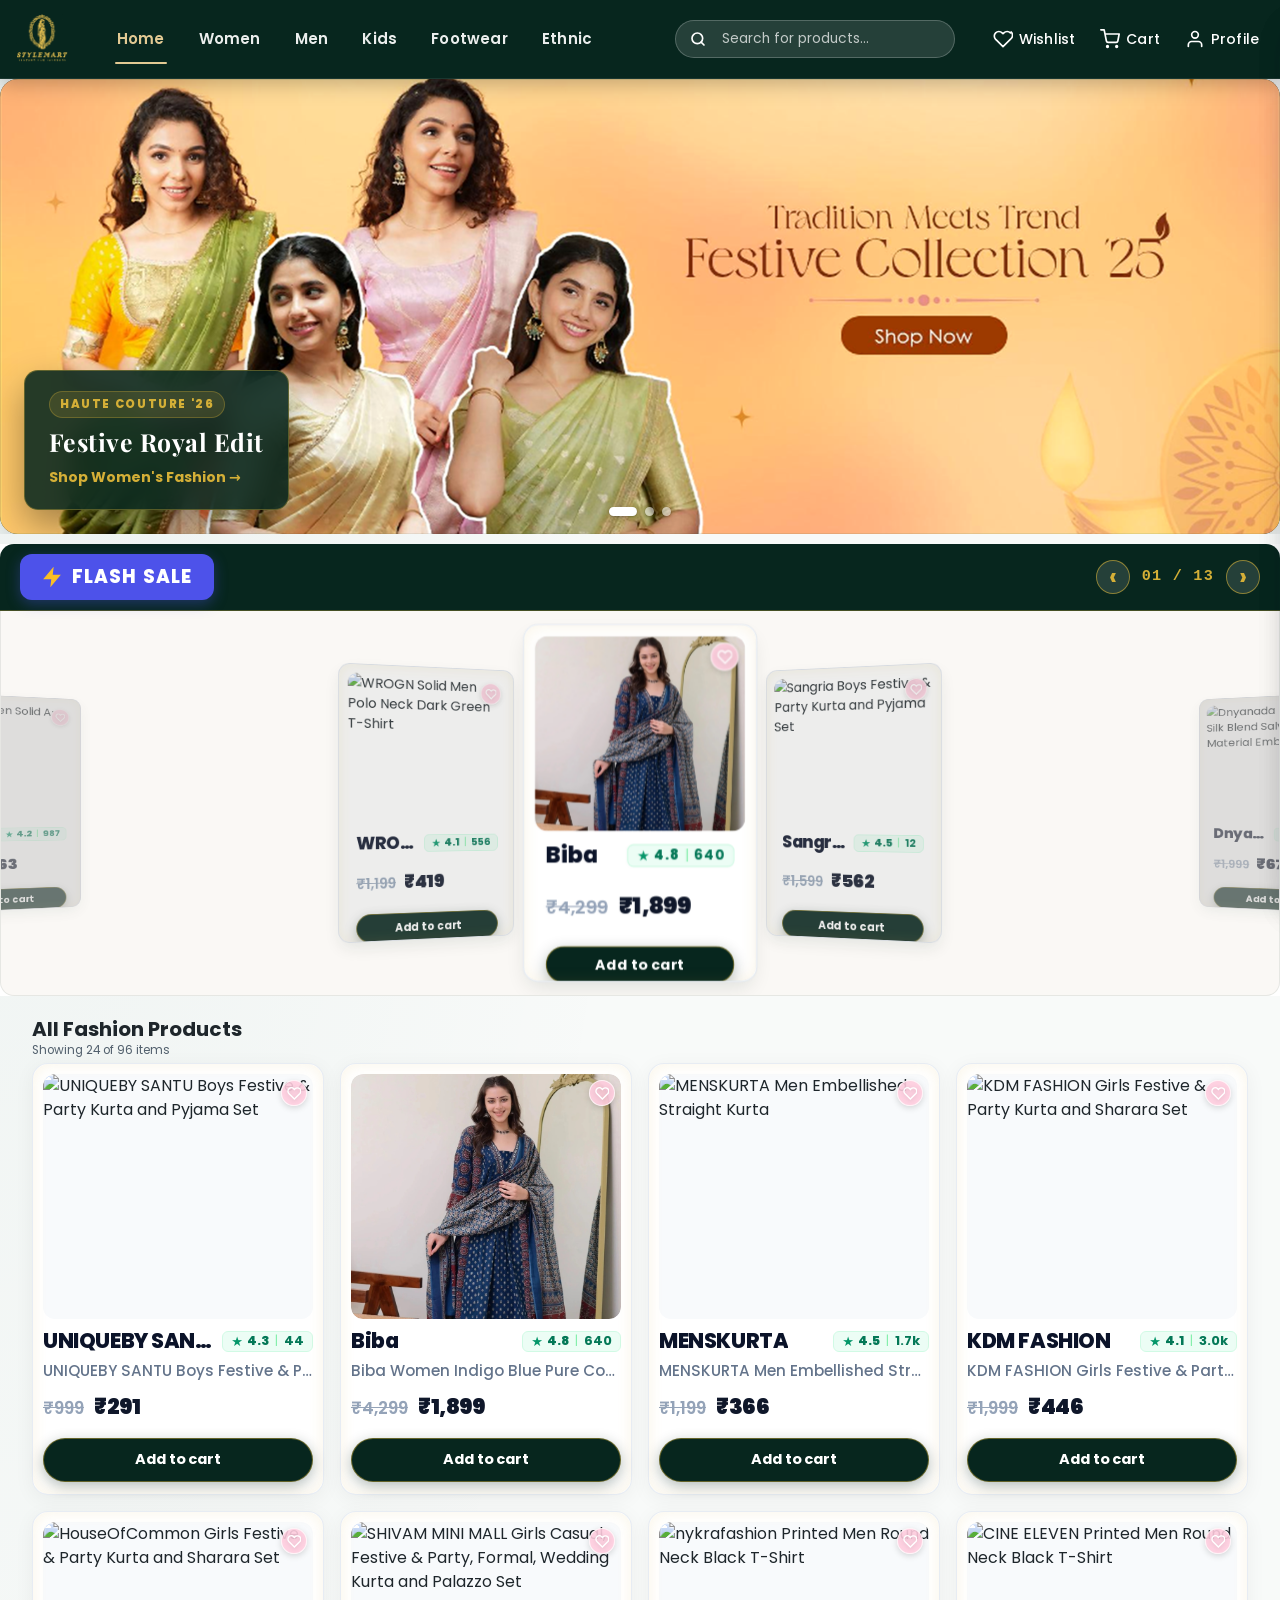
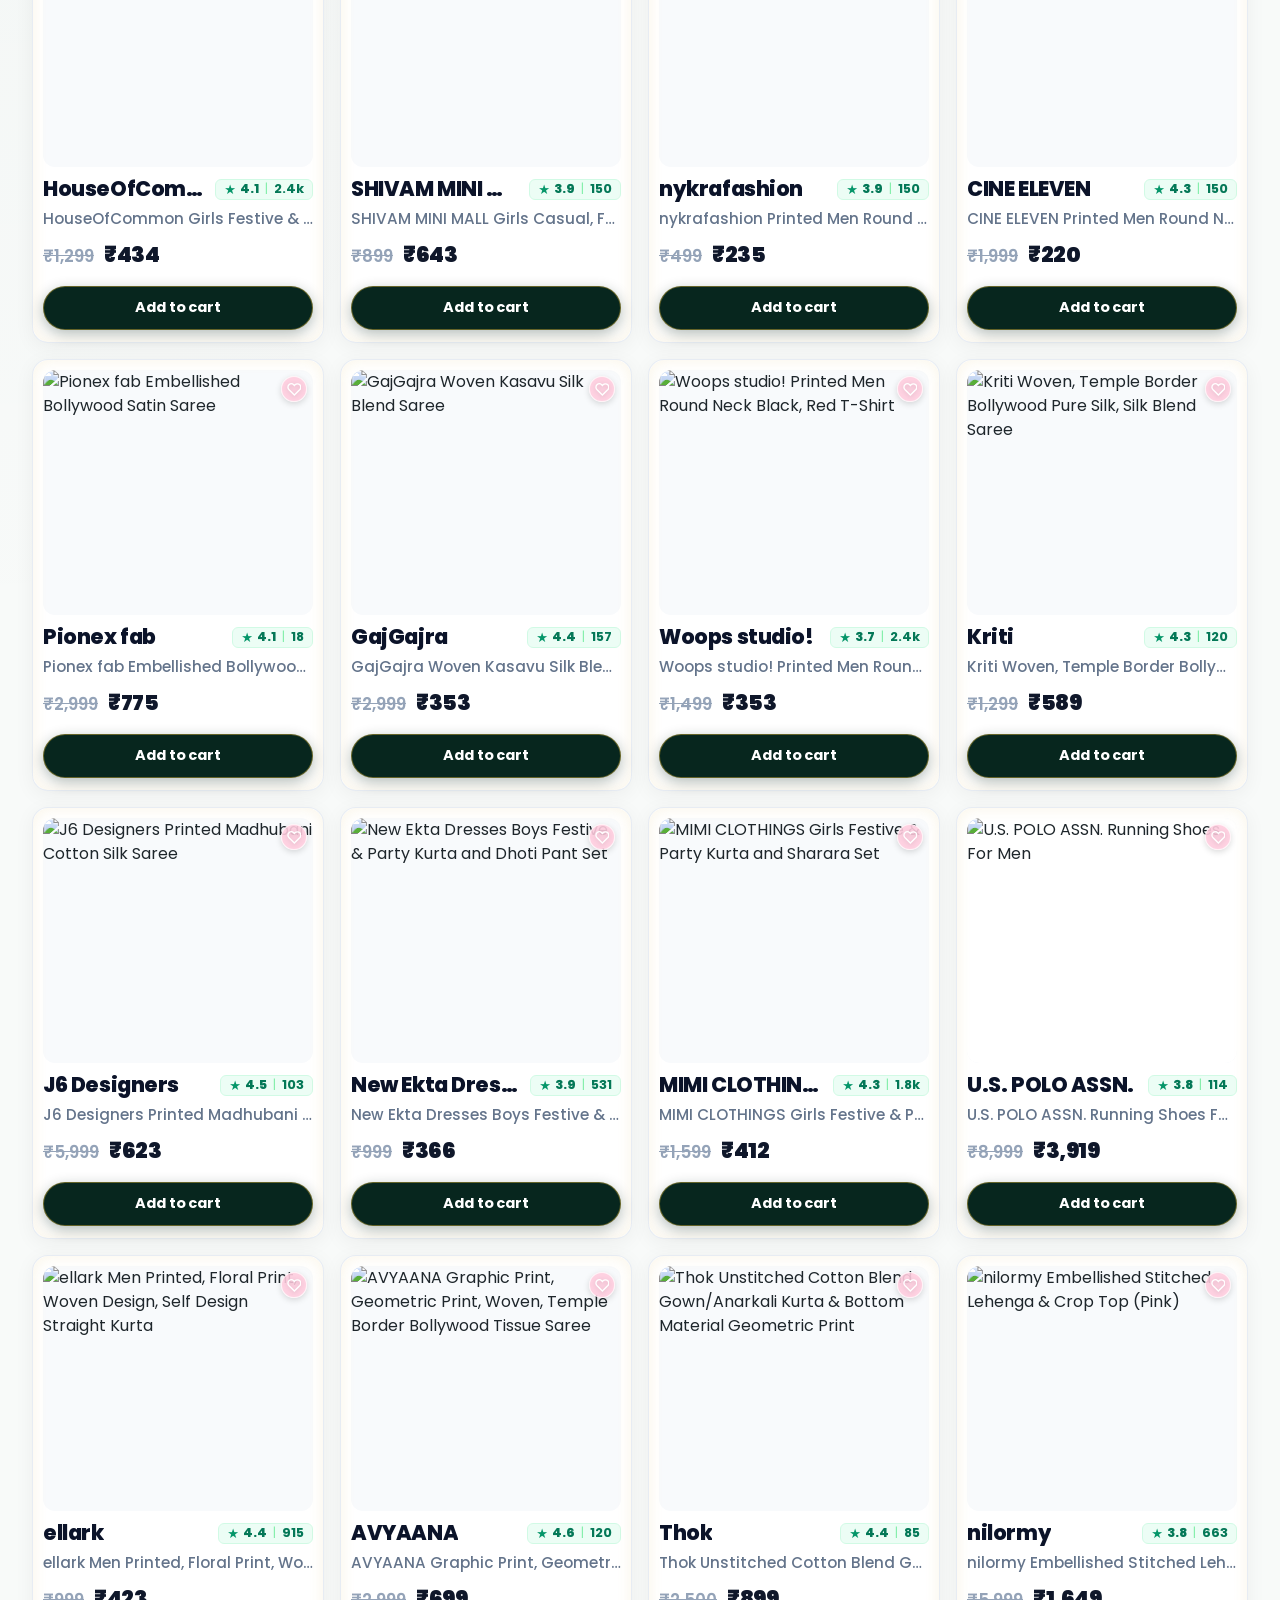
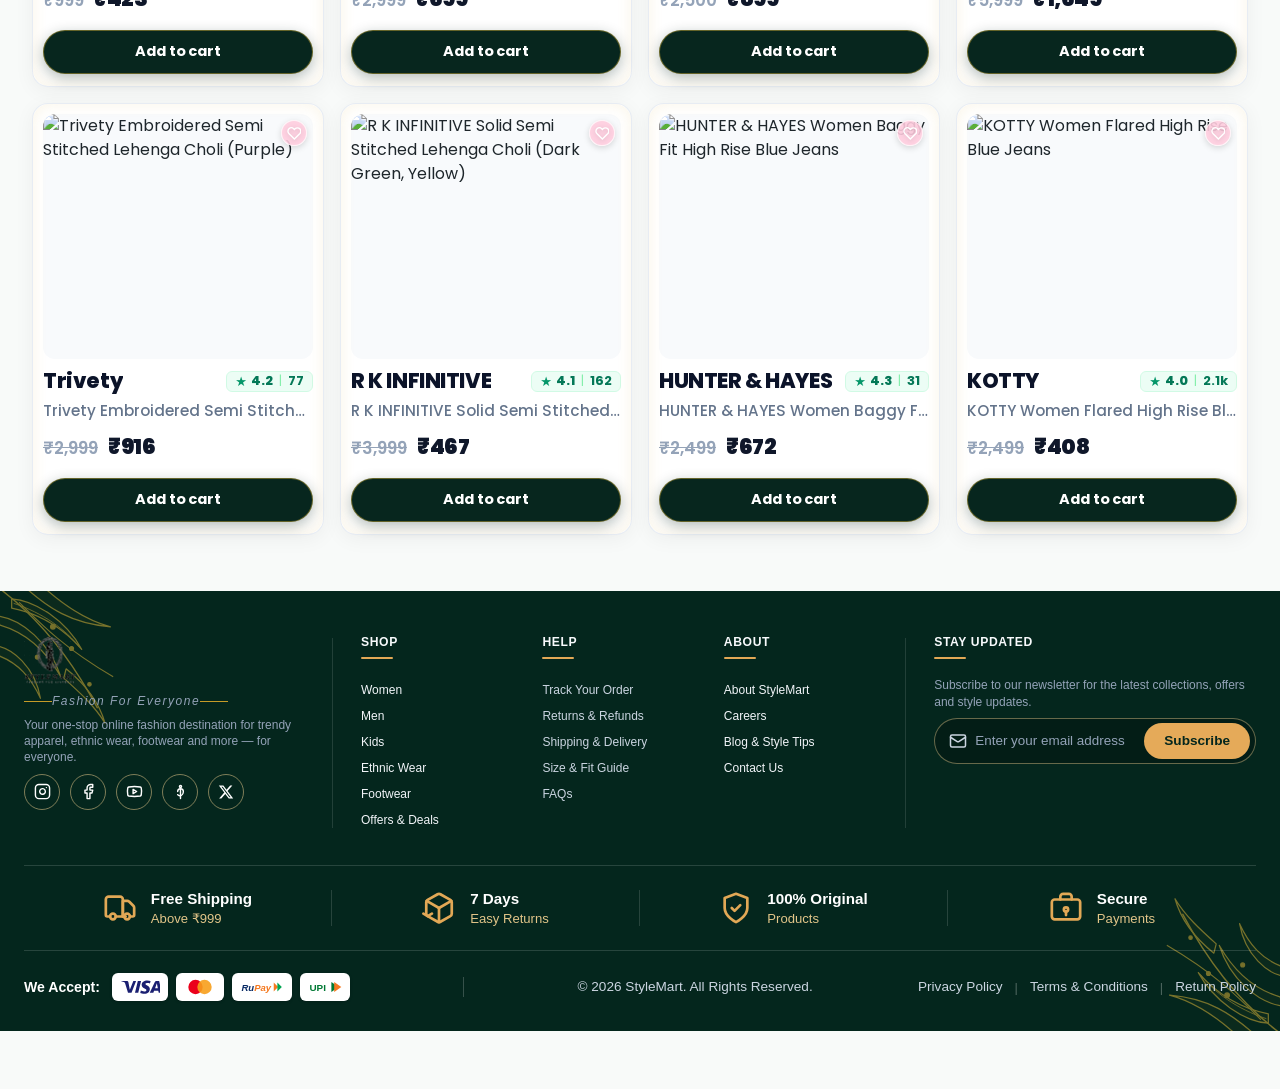
==== commit 793aaaf0: "fix(flash-deals-logo-cards): eliminate dots/scrollbar, center 3D coverflow, add official cameo logo " ====
--- a/index.html
+++ b/index.html
@@ -35,8 +35,8 @@
         </button>
 
         <!-- Brand Logo (Serif Luxury: Logo Mark + Style in White, Mart in Gold) -->
-        <a href="index.html" class="brand-logo" aria-label="StyleMart Home" title="StyleMart - Fashion For Every You">
-          <img src="assets/images/stylemart-logo.png?v=20261023-logo-v1" alt="StyleMart - Fashion For Every You" class="brand-logo-image header-logo-full">
+        <a href="index.html" class="brand-logo" aria-label="StyleMart Home" title="StyleMart - Fashion For Everyone">
+          <img src="assets/images/stylemart-logo-header.png?v=20261026-v3" alt="StyleMart - Fashion For Everyone" class="brand-logo-image header-logo-full">
         </a>
 
         <!-- Desktop Navigation: Strictly Home, Women, Men, Kids, Footwear, Ethnic -->
@@ -44,7 +44,7 @@
           <div class="mobile-nav-header">
             <button class="close-mobile-nav" id="closeMobileNavBtn" onclick="closeMobileNav()" aria-label="Close menu">&times;</button>
             <a href="index.html" class="brand-logo" aria-label="StyleMart Home">
-              <img src="assets/images/stylemart-logo.png?v=20261023-logo-v1" alt="StyleMart" class="brand-logo-image header-logo-full">
+              <img src="assets/images/stylemart-logo-header.png?v=20261026-v3" alt="StyleMart" class="brand-logo-image header-logo-full">
             </a>
           </div>
           <div class="mobile-nav-divider"></div>
@@ -223,9 +223,9 @@
           <span>FLASH SALE</span>
         </div>
         <div class="flash-controls-wrap">
-          <button type="button" class="flash-nav-btn" id="flashPrevBtn" onclick="navigateFlashCards(-1)" aria-label="Previous Deal"></button>
-          <div class="flash-3d-counter" id="flash3dCounter"></div>
-          <button type="button" class="flash-nav-btn" id="flashNextBtn" onclick="navigateFlashCards(1)" aria-label="Next Deal"></button>
+          <button type="button" class="flash-nav-btn" id="flashPrevBtn" onclick="navigateFlashCards(-1)" aria-label="Previous Deal">&#x2039;</button>
+          <div class="flash-3d-counter" id="flash3dCounter">01 / 13</div>
+          <button type="button" class="flash-nav-btn" id="flashNextBtn" onclick="navigateFlashCards(1)" aria-label="Next Deal">&#x203A;</button>
         </div>
       </div>
 
@@ -234,8 +234,6 @@
           <!-- Flash Cards Rendered Dynamically by JS with Prices from JS -->
         </div>
       </div>
-
-      <div class="flash-3d-pagination" id="flash3dPagination"></div>
     </div>
   </section>
 
--- a/styles.css
+++ b/styles.css
@@ -1090,8 +1090,9 @@
 
 #flashCarouselContainer {
     width: 100%;
-    overflow-x: auto;
-    overflow-y: visible;
+    overflow: hidden;
+    overflow-x: hidden;
+    overflow-y: hidden;
 }
 
 #flashProductsGrid {
@@ -8073,13 +8074,13 @@
 
 #flashCarouselContainer {
   width: 100% !important;
-  overflow-x: auto !important;
+  overflow: hidden !important;
+  overflow-x: hidden !important;
   overflow-y: hidden !important;
   scrollbar-width: none !important;
   -ms-overflow-style: none !important;
   padding: 0 !important;
   margin: 0 !important;
-  -webkit-overflow-scrolling: touch !important;
 }
 
 #flashCarouselContainer::-webkit-scrollbar {
@@ -8937,18 +8938,15 @@
 .flash-carousel-container {
   width: 100% !important;
   max-width: 100% !important;
-  overflow-x: auto !important;
-  overflow-y: visible !important;
-  padding: 16px 4px 22px !important;
+  overflow: hidden !important;
+  overflow-x: hidden !important;
+  overflow-y: hidden !important;
+  padding: 0 !important;
   box-sizing: border-box !important;
   scrollbar-width: none !important;
   -ms-overflow-style: none !important;
-  scroll-behavior: smooth !important;
   position: relative !important;
   z-index: 2 !important;
-  cursor: grab;
-  scroll-snap-type: x proximity;
-  -webkit-overflow-scrolling: touch;
 }
 
 .flash-carousel-container.grabbing {
@@ -10541,10 +10539,7 @@
 .products-grid > .product-card,
 .category-products-grid > .product-card,
 .fashion-products-grid > .product-card,
-.related-products-section .product-card,
-.flash-products-grid > .product-card,
-#flashProductsGrid .product-card,
-.flash-product-card {
+.related-products-section .product-card {
   position: relative !important;
   background: #ffffff !important;
   border-radius: 16px !important;
@@ -10560,22 +10555,12 @@
   height: 100% !important;
 }
 
-#flashProductsGrid .product-card {
-  flex: 0 0 clamp(200px, 16vw, 230px) !important;
-  width: clamp(200px, 16vw, 230px) !important;
-  min-width: 200px !important;
-  scroll-snap-align: start !important;
-}
-
 /* Golden Hover Border Effect */
 .product-card:hover,
 .products-grid > .product-card:hover,
 .category-products-grid > .product-card:hover,
 .fashion-products-grid > .product-card:hover,
-.related-products-section .product-card:hover,
-.flash-products-grid > .product-card:hover,
-#flashProductsGrid .product-card:hover,
-.flash-product-card:hover {
+.related-products-section .product-card:hover {
   transform: translateY(-5px) !important;
   box-shadow: 0 0 0 1.5px #d4af37, 0 14px 32px rgba(212, 175, 55, 0.28), 0 6px 16px rgba(15, 23, 42, 0.08) !important;
   border-color: #d4af37 !important;
@@ -10586,10 +10571,7 @@
 .products-grid > .product-card .product-card-img-wrap,
 .category-products-grid > .product-card .product-card-img-wrap,
 .fashion-products-grid > .product-card .product-card-img-wrap,
-.related-products-section .product-card .product-card-img-wrap,
-.flash-products-grid > .product-card .product-card-img-wrap,
-#flashProductsGrid .product-card .product-card-img-wrap,
-.flash-card-img-wrap {
+.related-products-section .product-card .product-card-img-wrap {
   position: relative !important;
   width: 100% !important;
   height: 245px !important;
@@ -13910,14 +13892,14 @@
     padding: 12px 6px !important;
   }
 
-  .flash-carousel-container {
+  .flash-carousel-container,
+  #flashCarouselContainer {
     width: 100% !important;
     max-width: 100% !important;
-    overflow-x: auto !important;
-    scroll-snap-type: x mandatory !important;
-    scroll-behavior: smooth !important;
-    padding: 8px 0 12px !important;
-    -webkit-overflow-scrolling: touch !important;
+    overflow: hidden !important;
+    overflow-x: hidden !important;
+    overflow-y: hidden !important;
+    padding: 0 !important;
   }
 
   .flash-products-grid {
@@ -14825,23 +14807,83 @@
   }
 }
 
-/* 2. SULTANKHANCQ 3D PRODUCT CARD DEPTH, ELEVATION & SHIMMER EFFECT (PEN qEEZRmN) */
+/* 2. AVOLOCH 3D HOLOGRAPHIC PRODUCT CARD EFFECT (PEN KwwXrvb) & LUXURY ELEVATION */
 .product-card {
   position: relative !important;
   border-radius: 16px !important;
   background: #ffffff !important;
   border: 1px solid rgba(226, 232, 240, 0.95) !important;
   box-shadow: 0 4px 16px -2px rgba(15, 23, 42, 0.06), 0 0 0 1px rgba(7, 38, 30, 0.04) !important;
-  transition: transform 0.4s cubic-bezier(0.16, 1, 0.3, 1), box-shadow 0.4s cubic-bezier(0.16, 1, 0.3, 1), border-color 0.4s ease !important;
+  transform-style: preserve-3d !important;
+  -webkit-transform-style: preserve-3d !important;
+  transition: transform 0.4s cubic-bezier(0.175, 0.885, 0.32, 1.275), box-shadow 0.4s ease, border-color 0.4s ease !important;
   overflow: hidden !important;
   display: flex !important;
   flex-direction: column !important;
+  will-change: transform, box-shadow !important;
+}
+
+/* Dynamic Avoloch specular glow overlay */
+.avoloch-glow {
+  position: absolute !important;
+  inset: 0 !important;
+  border-radius: inherit !important;
+  box-shadow: inset 0 0 15px rgba(212, 175, 55, 0.12) !important;
+  pointer-events: none !important;
+  z-index: 6 !important;
+  transition: box-shadow 0.18s ease !important;
+}
+
+/* Luminous Avoloch hologram sheen reflection */
+.avoloch-hologram-sheen {
+  position: absolute !important;
+  inset: 0 !important;
+  border-radius: inherit !important;
+  background: linear-gradient(135deg, rgba(212, 175, 55, 0.15) 0%, rgba(7, 38, 30, 0.03) 45%, rgba(212, 175, 55, 0.22) 100%) !important;
+  opacity: 0 !important;
+  pointer-events: none !important;
+  z-index: 7 !important;
+  transition: opacity 0.35s ease !important;
+}
+
+.product-card:hover .avoloch-hologram-sheen {
+  opacity: 1 !important;
+}
+
+/* Holographic scanning light beam sweep */
+.avoloch-scanline {
+  position: absolute !important;
+  inset: 0 !important;
+  overflow: hidden !important;
+  border-radius: inherit !important;
+  opacity: 0 !important;
+  pointer-events: none !important;
+  z-index: 8 !important;
+  transition: opacity 0.35s ease !important;
+}
+
+.product-card:hover .avoloch-scanline {
+  opacity: 0.28 !important;
+}
+
+.avoloch-scanline::before {
+  content: '' !important;
+  position: absolute !important;
+  width: 100% !important;
+  height: 3px !important;
+  background: linear-gradient(90deg, transparent, #d4af37, #ffffff, #d4af37, transparent) !important;
+  box-shadow: 0 0 10px rgba(212, 175, 55, 0.9) !important;
+  animation: avolochScanline 3.2s linear infinite !important;
+}
+
+@keyframes avolochScanline {
+  0% { top: -5%; }
+  100% { top: 105%; }
 }
 
 .product-card:hover {
-  transform: translateY(-7px) scale(1.018) !important;
-  box-shadow: 0 20px 42px -12px rgba(7, 38, 30, 0.18), 0 0 0 1.5px rgba(212, 175, 55, 0.35) !important;
-  border-color: rgba(212, 175, 55, 0.4) !important;
+  box-shadow: 0 20px 42px -10px rgba(7, 38, 30, 0.22), 0 0 0 1.5px rgba(212, 175, 55, 0.45) !important;
+  border-color: rgba(212, 175, 55, 0.5) !important;
 }
 
 .product-card::after {
@@ -14855,7 +14897,7 @@
   transition: width 0.45s cubic-bezier(0.16, 1, 0.3, 1), left 0.45s cubic-bezier(0.16, 1, 0.3, 1) !important;
   border-radius: 9999px !important;
   pointer-events: none !important;
-  z-index: 5 !important;
+  z-index: 9 !important;
 }
 
 .product-card:hover::after {
@@ -14872,58 +14914,40 @@
 }
 
 /* 3. THEMOZZARELLA 3D PARALLAX COVERFLOW CAROUSEL (PEN OJqrvNo) FOR FLASH DEALS */
-.mozzarella-3d-viewport {
-  perspective: 1200px !important;
-  -webkit-perspective: 1200px !important;
-  perspective-origin: 50% 50% !important;
-  overflow: hidden !important;
+.flash-sale-section {
   position: relative !important;
   width: 100% !important;
-  min-height: 450px !important;
-  padding: 24px 10px 30px !important;
-  display: flex !important;
-  justify-content: center !important;
-  align-items: center !important;
-  touch-action: pan-y !important;
-}
-
-.mozzarella-3d-track {
+  margin: 10px 0 18px !important;
+  padding: 0 !important;
+  overflow: hidden !important;
+}
+
+.flash-sale-banner-frame {
   position: relative !important;
   width: 100% !important;
-  height: 400px !important;
-  display: flex !important;
-  justify-content: center !important;
-  align-items: center !important;
-  transform-style: preserve-3d !important;
-  -webkit-transform-style: preserve-3d !important;
-}
-
-.mozzarella-3d-track .product-card {
-  position: absolute !important;
-  width: 236px !important;
-  max-width: 236px !important;
-  height: auto !important;
+  max-width: 100% !important;
+  background: transparent !important;
+  padding: 0 !important;
   margin: 0 !important;
-  top: 50% !important;
-  left: 50% !important;
-  margin-left: -118px !important;
-  margin-top: -200px !important;
-  transition: transform 0.5s cubic-bezier(0.2, 0.8, 0.2, 1), opacity 0.5s ease, filter 0.5s ease, box-shadow 0.5s ease !important;
-  cursor: pointer !important;
-  backface-visibility: hidden !important;
-  -webkit-backface-visibility: hidden !important;
-  will-change: transform, opacity !important;
+  border: none !important;
+  box-shadow: none !important;
+  overflow: hidden !important;
+}
+
+.flash-sale-banner-frame::after {
+  display: none !important;
 }
 
 .flash-header-strip {
   display: flex !important;
   align-items: center !important;
   justify-content: space-between !important;
-  padding: 12px 20px !important;
+  padding: 10px 20px !important;
   background: #07261e !important;
   color: #ffffff !important;
   border-radius: 14px 14px 0 0 !important;
   border-bottom: 1px solid rgba(212, 175, 55, 0.3) !important;
+  margin: 0 !important;
 }
 
 .flash-controls-wrap {
@@ -14933,19 +14957,21 @@
 }
 
 .flash-nav-btn {
-  width: 32px !important;
-  height: 32px !important;
+  width: 34px !important;
+  height: 34px !important;
   border-radius: 50% !important;
   background: rgba(255, 255, 255, 0.12) !important;
-  border: 1px solid rgba(212, 175, 55, 0.45) !important;
+  border: 1.5px solid rgba(212, 175, 55, 0.6) !important;
   color: #d4af37 !important;
-  font-size: 1.25rem !important;
+  font-size: 1.5rem !important;
+  font-weight: 700 !important;
   display: flex !important;
   align-items: center !important;
   justify-content: center !important;
   cursor: pointer !important;
   transition: all 0.2s ease !important;
   line-height: 1 !important;
+  user-select: none !important;
 }
 
 .flash-nav-btn:hover {
@@ -14954,51 +14980,183 @@
 }
 
 .flash-3d-counter {
-  font-family: monospace, serif !important;
-  font-size: 0.9rem !important;
-  font-weight: 700 !important;
+  font-family: 'Cinzel', monospace, serif !important;
+  font-size: 0.95rem !important;
+  font-weight: 800 !important;
   color: #d4af37 !important;
   letter-spacing: 0.08em !important;
-}
-
-.flash-3d-pagination {
+  min-width: 60px !important;
+  text-align: center !important;
+}
+
+/* Remove dots completely as requested */
+.flash-3d-pagination,
+.flash-3d-dot {
+  display: none !important;
+}
+
+/* Viewport & 3D Stage - Zero white space, zero horizontal scrollbar */
+#flashCarouselContainer,
+.flash-carousel-container,
+.mozzarella-3d-viewport {
+  perspective: 1200px !important;
+  -webkit-perspective: 1200px !important;
+  perspective-origin: 50% 50% !important;
+  overflow: hidden !important;
+  overflow-x: hidden !important;
+  overflow-y: hidden !important;
+  scrollbar-width: none !important;
+  -ms-overflow-style: none !important;
+  position: relative !important;
+  width: 100% !important;
+  height: 385px !important;
+  min-height: 385px !important;
+  max-height: 385px !important;
+  padding: 0 !important;
+  margin: 0 !important;
   display: flex !important;
   justify-content: center !important;
   align-items: center !important;
-  gap: 8px !important;
-  padding: 10px 0 16px !important;
-}
-
-.flash-3d-dot {
-  width: 8px !important;
-  height: 8px !important;
-  border-radius: 50% !important;
-  background: #cbd5e1 !important;
+  background: #faf8f5 !important;
+  border-radius: 0 0 14px 14px !important;
+  border: 1px solid rgba(7, 38, 30, 0.08) !important;
+  border-top: none !important;
+  touch-action: pan-y !important;
+}
+
+.flash-carousel-container::-webkit-scrollbar,
+.mozzarella-3d-viewport::-webkit-scrollbar {
+  display: none !important;
+  width: 0 !important;
+  height: 0 !important;
+}
+
+.flash-products-grid,
+.mozzarella-3d-track {
+  position: relative !important;
+  width: 100% !important;
+  height: 100% !important;
+  margin: 0 !important;
+  padding: 0 !important;
+  overflow: visible !important;
+  display: block !important;
+  transform-style: preserve-3d !important;
+  -webkit-transform-style: preserve-3d !important;
+}
+
+.flash-products-grid::-webkit-scrollbar,
+.mozzarella-3d-track::-webkit-scrollbar {
+  display: none !important;
+  width: 0 !important;
+  height: 0 !important;
+}
+
+/* Centered 3D Card with translate(-50%, -50%) */
+#flashProductsGrid.mozzarella-3d-track .product-card,
+#flashProductsGrid .flash-product-card,
+.mozzarella-3d-track .product-card,
+.mozzarella-3d-track .flash-product-card {
+  position: absolute !important;
+  top: 50% !important;
+  left: 50% !important;
+  margin: 0 !important;
+  width: 216px !important;
+  max-width: 216px !important;
+  height: 330px !important;
+  max-height: 330px !important;
+  display: flex !important;
+  flex-direction: column !important;
+  justify-content: space-between !important;
+  box-sizing: border-box !important;
+  border-radius: 14px !important;
+  background: #ffffff !important;
+  border: 1px solid rgba(226, 232, 240, 0.95) !important;
+  overflow: hidden !important;
+  transition: transform 0.5s cubic-bezier(0.2, 0.8, 0.2, 1), opacity 0.5s ease, filter 0.5s ease, box-shadow 0.5s ease !important;
   cursor: pointer !important;
-  transition: all 0.25s ease !important;
-  border: none !important;
-}
-
-.flash-3d-dot.active {
-  width: 24px !important;
-  border-radius: 9999px !important;
-  background: #07261e !important;
-  box-shadow: 0 0 8px rgba(7, 38, 30, 0.4) !important;
+  backface-visibility: hidden !important;
+  -webkit-backface-visibility: hidden !important;
+  will-change: transform, opacity !important;
+  box-shadow: 0 8px 20px -4px rgba(7, 38, 30, 0.12) !important;
+}
+
+#flashProductsGrid .product-card .product-card-img-wrap,
+#flashProductsGrid .flash-product-card .product-card-img-wrap,
+.mozzarella-3d-track .product-card .product-card-img-wrap {
+  height: 180px !important;
+  min-height: 180px !important;
+  max-height: 180px !important;
+  border-radius: 10px !important;
+  overflow: hidden !important;
+  position: relative !important;
+  margin: 0 0 4px 0 !important;
+  aspect-ratio: auto !important;
+}
+
+#flashProductsGrid .product-card .product-card-img-wrap img,
+.mozzarella-3d-track .product-card .product-card-img-wrap img {
+  width: 100% !important;
+  height: 100% !important;
+  object-fit: cover !important;
+}
+
+#flashProductsGrid .product-card .product-card-info,
+.mozzarella-3d-track .product-card .product-card-info {
+  padding: 6px 10px 10px !important;
+  display: flex !important;
+  flex-direction: column !important;
+  flex: 1 !important;
+}
+
+#flashProductsGrid .product-card .card-add-to-cart-btn,
+.mozzarella-3d-track .product-card .card-add-to-cart-btn {
+  padding: 7px 12px !important;
+  font-size: 0.82rem !important;
+  min-height: 34px !important;
+  margin-top: 6px !important;
 }
 
 @media (max-width: 768px) {
+  .flash-carousel-container,
   .mozzarella-3d-viewport {
-    min-height: 390px !important;
-    padding: 16px 4px 20px !important;
-  }
-  .mozzarella-3d-track {
-    height: 350px !important;
-  }
-  .mozzarella-3d-track .product-card {
-    width: 200px !important;
-    max-width: 200px !important;
-    margin-left: -100px !important;
-    margin-top: -175px !important;
+    height: 335px !important;
+    min-height: 335px !important;
+    max-height: 335px !important;
+  }
+  .mozzarella-3d-track .product-card,
+  .mozzarella-3d-track .flash-product-card {
+    width: 185px !important;
+    max-width: 185px !important;
+    height: 295px !important;
+    max-height: 295px !important;
+  }
+  .mozzarella-3d-track .product-card .product-card-img-wrap {
+    height: 160px !important;
+    min-height: 160px !important;
+    max-height: 160px !important;
+  }
+}
+
+/* Header brand logo with gold cameo asset */
+.brand-logo-image.header-logo-full {
+  display: block !important;
+  width: auto !important;
+  height: 52px !important;
+  max-width: 60px !important;
+  object-fit: contain !important;
+  border-radius: 6px !important;
+  transition: transform 0.25s ease, opacity 0.2s ease !important;
+}
+
+.brand-logo:hover .brand-logo-image.header-logo-full {
+  transform: scale(1.04) !important;
+  opacity: 0.98 !important;
+}
+
+@media (max-width: 768px) {
+  .brand-logo-image.header-logo-full {
+    height: 42px !important;
+    max-width: 50px !important;
   }
 }
 
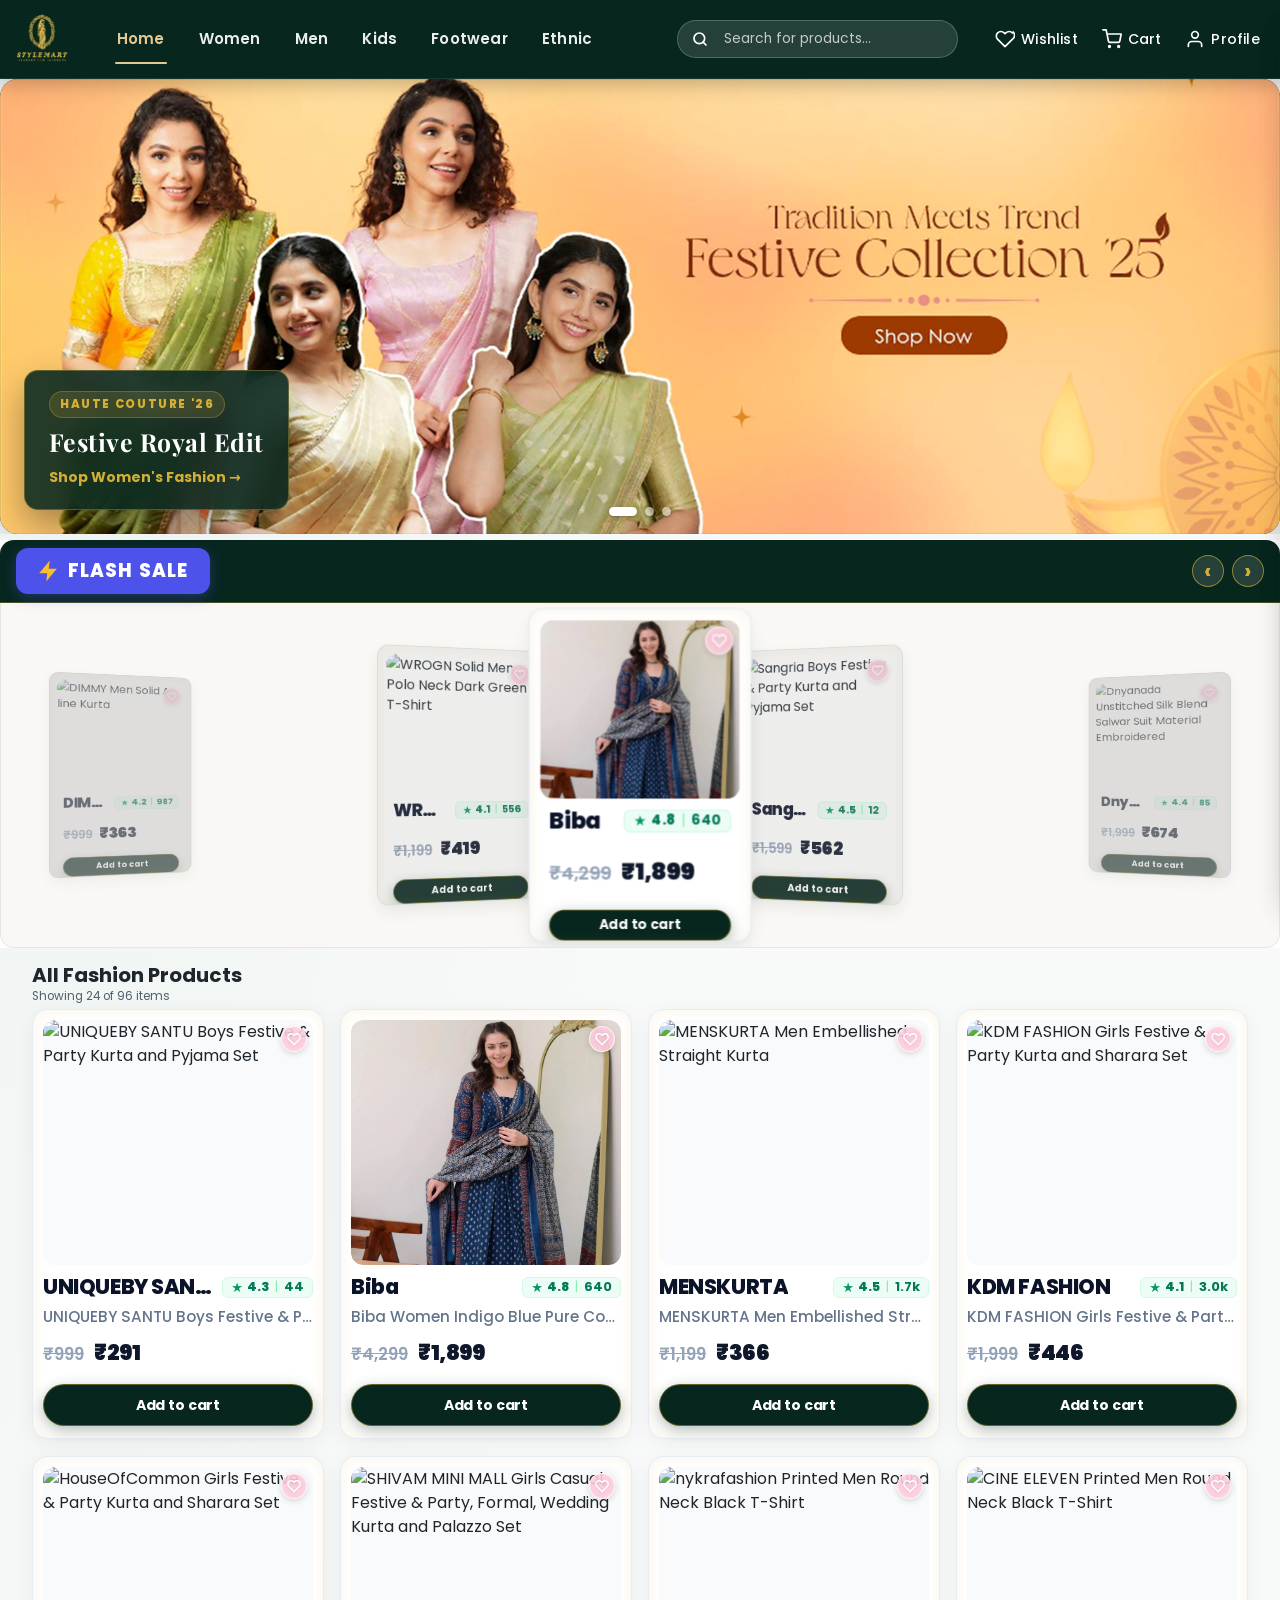
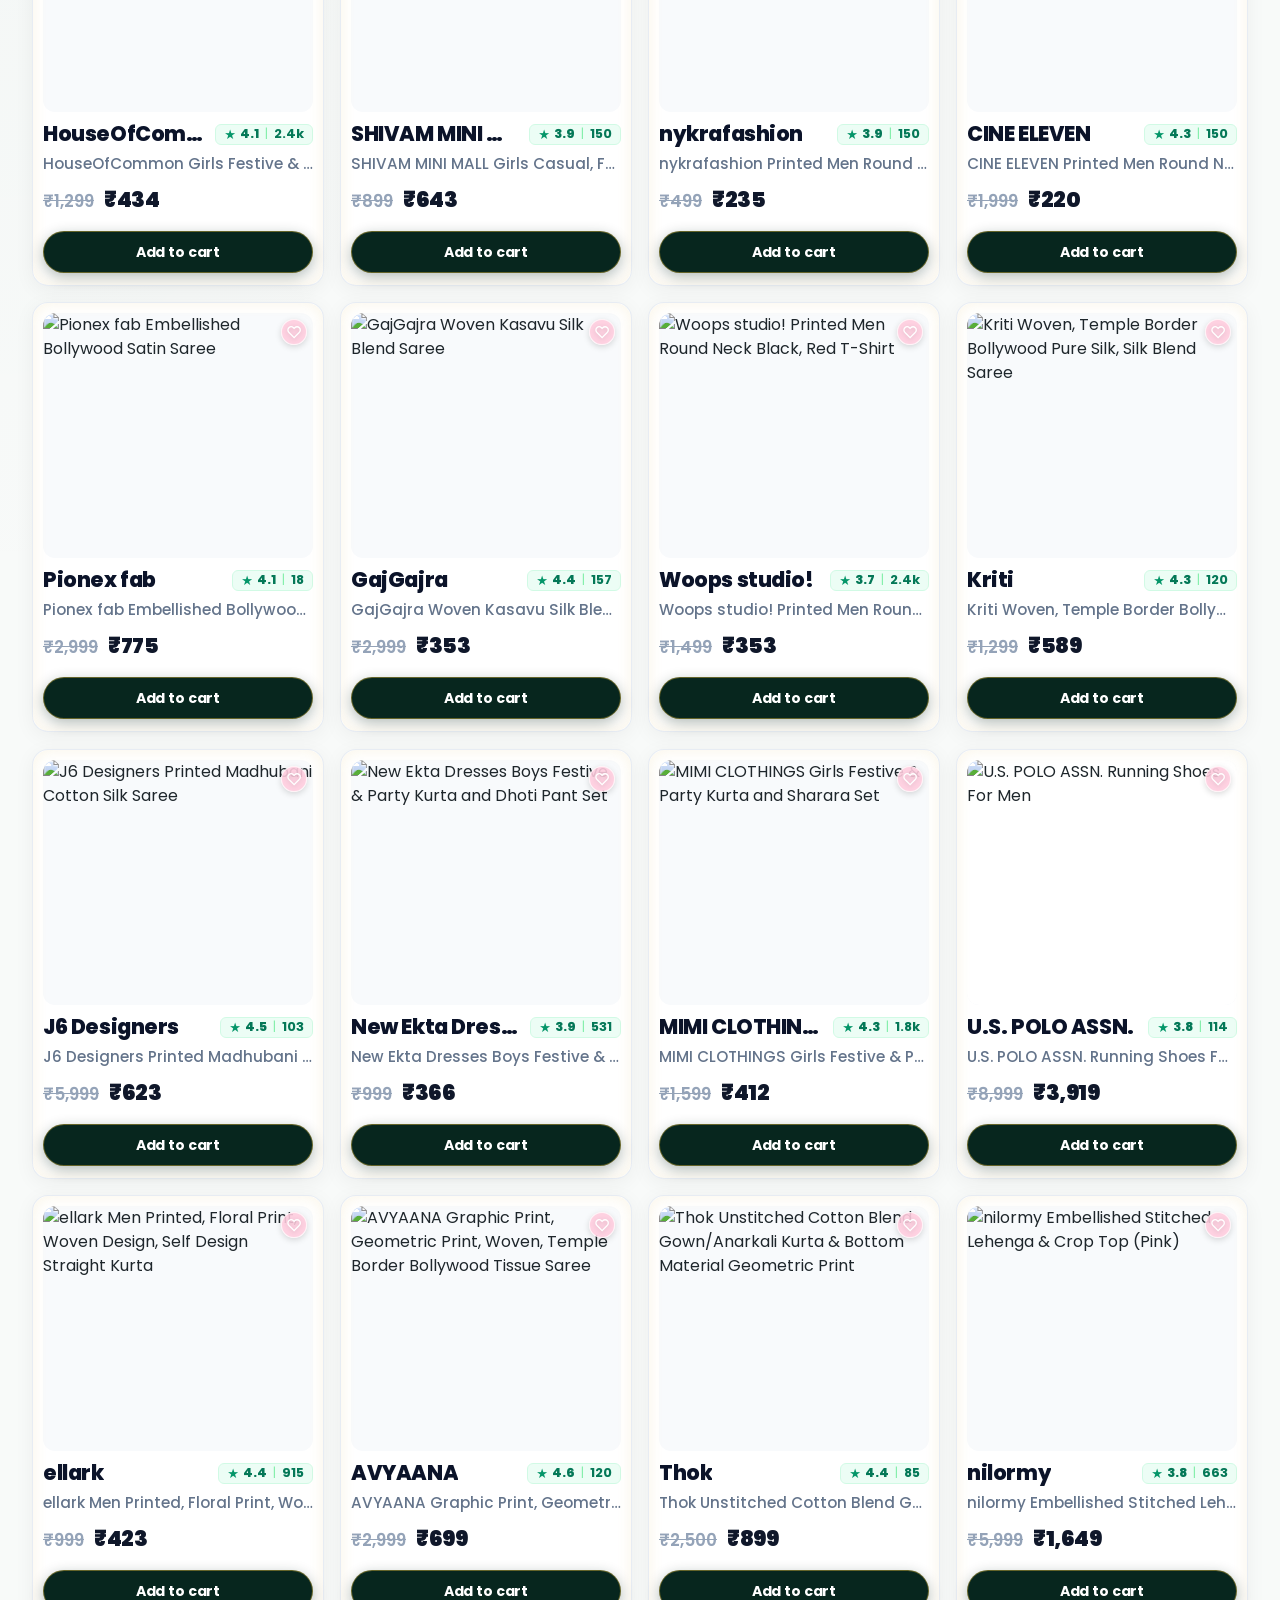
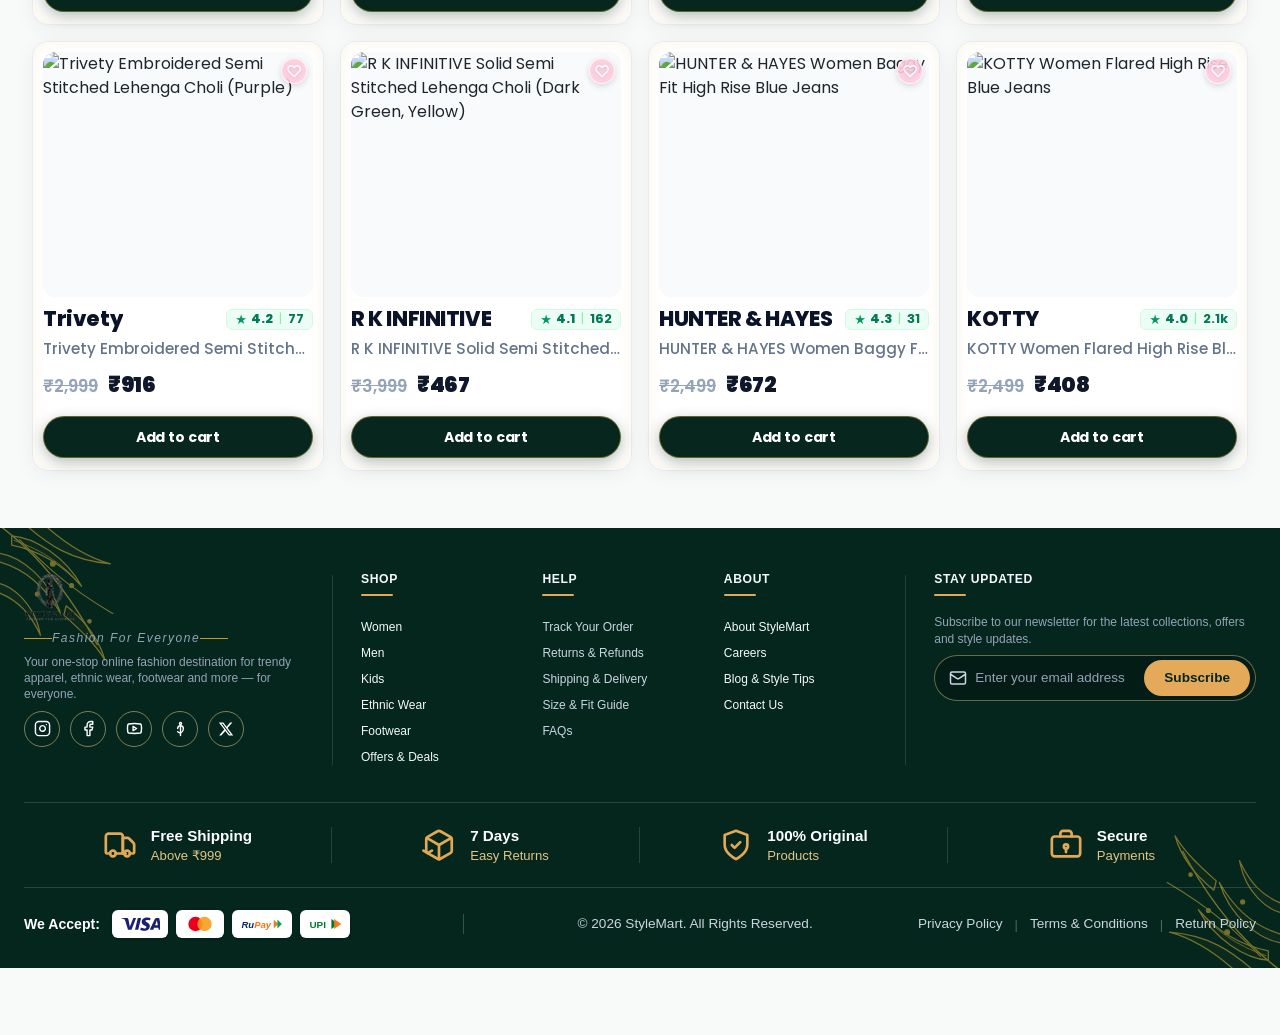
==== commit b243ef70: "feat(favicon-flash): set brand logo favicon, reduce flash deals whitespace, remove total product num" ====
--- a/index.html
+++ b/index.html
@@ -12,10 +12,10 @@
   <link href="https://fonts.googleapis.com/css2?family=Playfair+Display:ital,wght@0,400;0,600;0,700;0,800;1,400;1,600&family=Poppins:ital,wght@0,300;0,400;0,500;0,600;0,700;0,800;0,900;1,400;1,600&display=swap" rel="stylesheet">
 
   <!-- Favicon & Mobile Touch Icons -->
-  <link rel="icon" type="image/png" sizes="32x32" href="assets/images/favicon-32x32.png?v=20261022-v4">
-  <link rel="icon" type="image/png" sizes="16x16" href="assets/images/favicon-16x16.png?v=20261022-v4">
-  <link rel="apple-touch-icon" sizes="180x180" href="assets/images/apple-touch-icon.png?v=20261022-v4">
-  <link rel="shortcut icon" href="favicon.ico?v=20261022-v4">
+  <link rel="icon" type="image/png" sizes="32x32" href="assets/images/favicon-32x32.png?v=20261026-v4">
+  <link rel="icon" type="image/png" sizes="16x16" href="assets/images/favicon-16x16.png?v=20261026-v4">
+  <link rel="apple-touch-icon" sizes="180x180" href="assets/images/apple-touch-icon.png?v=20261026-v4">
+  <link rel="shortcut icon" href="favicon.ico?v=20261026-v4">
 
   <!-- Custom Stylesheet -->
    <link href="https://cdn.jsdelivr.net/npm/bootstrap@5.3.3/dist/css/bootstrap.min.css" rel="stylesheet">
@@ -224,7 +224,6 @@
         </div>
         <div class="flash-controls-wrap">
           <button type="button" class="flash-nav-btn" id="flashPrevBtn" onclick="navigateFlashCards(-1)" aria-label="Previous Deal">&#x2039;</button>
-          <div class="flash-3d-counter" id="flash3dCounter">01 / 13</div>
           <button type="button" class="flash-nav-btn" id="flashNextBtn" onclick="navigateFlashCards(1)" aria-label="Next Deal">&#x203A;</button>
         </div>
       </div>
--- a/styles.css
+++ b/styles.css
@@ -14917,7 +14917,7 @@
 .flash-sale-section {
   position: relative !important;
   width: 100% !important;
-  margin: 10px 0 18px !important;
+  margin: 6px 0 12px !important;
   padding: 0 !important;
   overflow: hidden !important;
 }
@@ -14942,7 +14942,7 @@
   display: flex !important;
   align-items: center !important;
   justify-content: space-between !important;
-  padding: 10px 20px !important;
+  padding: 8px 16px !important;
   background: #07261e !important;
   color: #ffffff !important;
   border-radius: 14px 14px 0 0 !important;
@@ -14953,17 +14953,17 @@
 .flash-controls-wrap {
   display: flex !important;
   align-items: center !important;
-  gap: 12px !important;
+  gap: 8px !important;
 }
 
 .flash-nav-btn {
-  width: 34px !important;
-  height: 34px !important;
+  width: 32px !important;
+  height: 32px !important;
   border-radius: 50% !important;
   background: rgba(255, 255, 255, 0.12) !important;
   border: 1.5px solid rgba(212, 175, 55, 0.6) !important;
   color: #d4af37 !important;
-  font-size: 1.5rem !important;
+  font-size: 1.4rem !important;
   font-weight: 700 !important;
   display: flex !important;
   align-items: center !important;
@@ -14979,17 +14979,9 @@
   color: #07261e !important;
 }
 
-.flash-3d-counter {
-  font-family: 'Cinzel', monospace, serif !important;
-  font-size: 0.95rem !important;
-  font-weight: 800 !important;
-  color: #d4af37 !important;
-  letter-spacing: 0.08em !important;
-  min-width: 60px !important;
-  text-align: center !important;
-}
-
-/* Remove dots completely as requested */
+/* Remove total products numbers and dots as requested */
+.flash-3d-counter,
+#flash3dCounter,
 .flash-3d-pagination,
 .flash-3d-dot {
   display: none !important;
@@ -15009,9 +15001,9 @@
   -ms-overflow-style: none !important;
   position: relative !important;
   width: 100% !important;
-  height: 385px !important;
-  min-height: 385px !important;
-  max-height: 385px !important;
+  height: 345px !important;
+  min-height: 345px !important;
+  max-height: 345px !important;
   padding: 0 !important;
   margin: 0 !important;
   display: flex !important;
@@ -15051,7 +15043,7 @@
   height: 0 !important;
 }
 
-/* Centered 3D Card with translate(-50%, -50%) */
+/* Centered 3D Card with translate(-50%, -50%) - Compact with reduced whitespace */
 #flashProductsGrid.mozzarella-3d-track .product-card,
 #flashProductsGrid .flash-product-card,
 .mozzarella-3d-track .product-card,
@@ -15060,10 +15052,10 @@
   top: 50% !important;
   left: 50% !important;
   margin: 0 !important;
-  width: 216px !important;
-  max-width: 216px !important;
-  height: 330px !important;
-  max-height: 330px !important;
+  width: 206px !important;
+  max-width: 206px !important;
+  height: 308px !important;
+  max-height: 308px !important;
   display: flex !important;
   flex-direction: column !important;
   justify-content: space-between !important;
@@ -15083,13 +15075,13 @@
 #flashProductsGrid .product-card .product-card-img-wrap,
 #flashProductsGrid .flash-product-card .product-card-img-wrap,
 .mozzarella-3d-track .product-card .product-card-img-wrap {
-  height: 180px !important;
-  min-height: 180px !important;
-  max-height: 180px !important;
+  height: 165px !important;
+  min-height: 165px !important;
+  max-height: 165px !important;
   border-radius: 10px !important;
   overflow: hidden !important;
   position: relative !important;
-  margin: 0 0 4px 0 !important;
+  margin: 0 0 3px 0 !important;
   aspect-ratio: auto !important;
 }
 
@@ -15102,7 +15094,7 @@
 
 #flashProductsGrid .product-card .product-card-info,
 .mozzarella-3d-track .product-card .product-card-info {
-  padding: 6px 10px 10px !important;
+  padding: 5px 8px 8px !important;
   display: flex !important;
   flex-direction: column !important;
   flex: 1 !important;
@@ -15110,30 +15102,44 @@
 
 #flashProductsGrid .product-card .card-add-to-cart-btn,
 .mozzarella-3d-track .product-card .card-add-to-cart-btn {
-  padding: 7px 12px !important;
-  font-size: 0.82rem !important;
-  min-height: 34px !important;
-  margin-top: 6px !important;
+  padding: 6px 10px !important;
+  font-size: 0.8rem !important;
+  min-height: 32px !important;
+  margin-top: 4px !important;
 }
 
 @media (max-width: 768px) {
+  #flashCarouselContainer,
   .flash-carousel-container,
   .mozzarella-3d-viewport {
-    height: 335px !important;
-    min-height: 335px !important;
-    max-height: 335px !important;
-  }
+    height: 295px !important;
+    min-height: 295px !important;
+    max-height: 295px !important;
+  }
+  #flashProductsGrid.mozzarella-3d-track .product-card,
+  #flashProductsGrid .flash-product-card,
   .mozzarella-3d-track .product-card,
   .mozzarella-3d-track .flash-product-card {
-    width: 185px !important;
-    max-width: 185px !important;
-    height: 295px !important;
-    max-height: 295px !important;
-  }
+    width: 172px !important;
+    max-width: 172px !important;
+    height: 265px !important;
+    max-height: 265px !important;
+  }
+  #flashProductsGrid .product-card .product-card-img-wrap,
+  #flashProductsGrid .flash-product-card .product-card-img-wrap,
   .mozzarella-3d-track .product-card .product-card-img-wrap {
-    height: 160px !important;
-    min-height: 160px !important;
-    max-height: 160px !important;
+    height: 140px !important;
+    min-height: 140px !important;
+    max-height: 140px !important;
+  }
+  #flashProductsGrid .product-card .card-add-to-cart-btn,
+  .mozzarella-3d-track .product-card .card-add-to-cart-btn {
+    min-height: 28px !important;
+    padding: 4px 8px !important;
+    font-size: 0.76rem !important;
+  }
+  .flash-header-strip {
+    padding: 6px 12px !important;
   }
 }
 
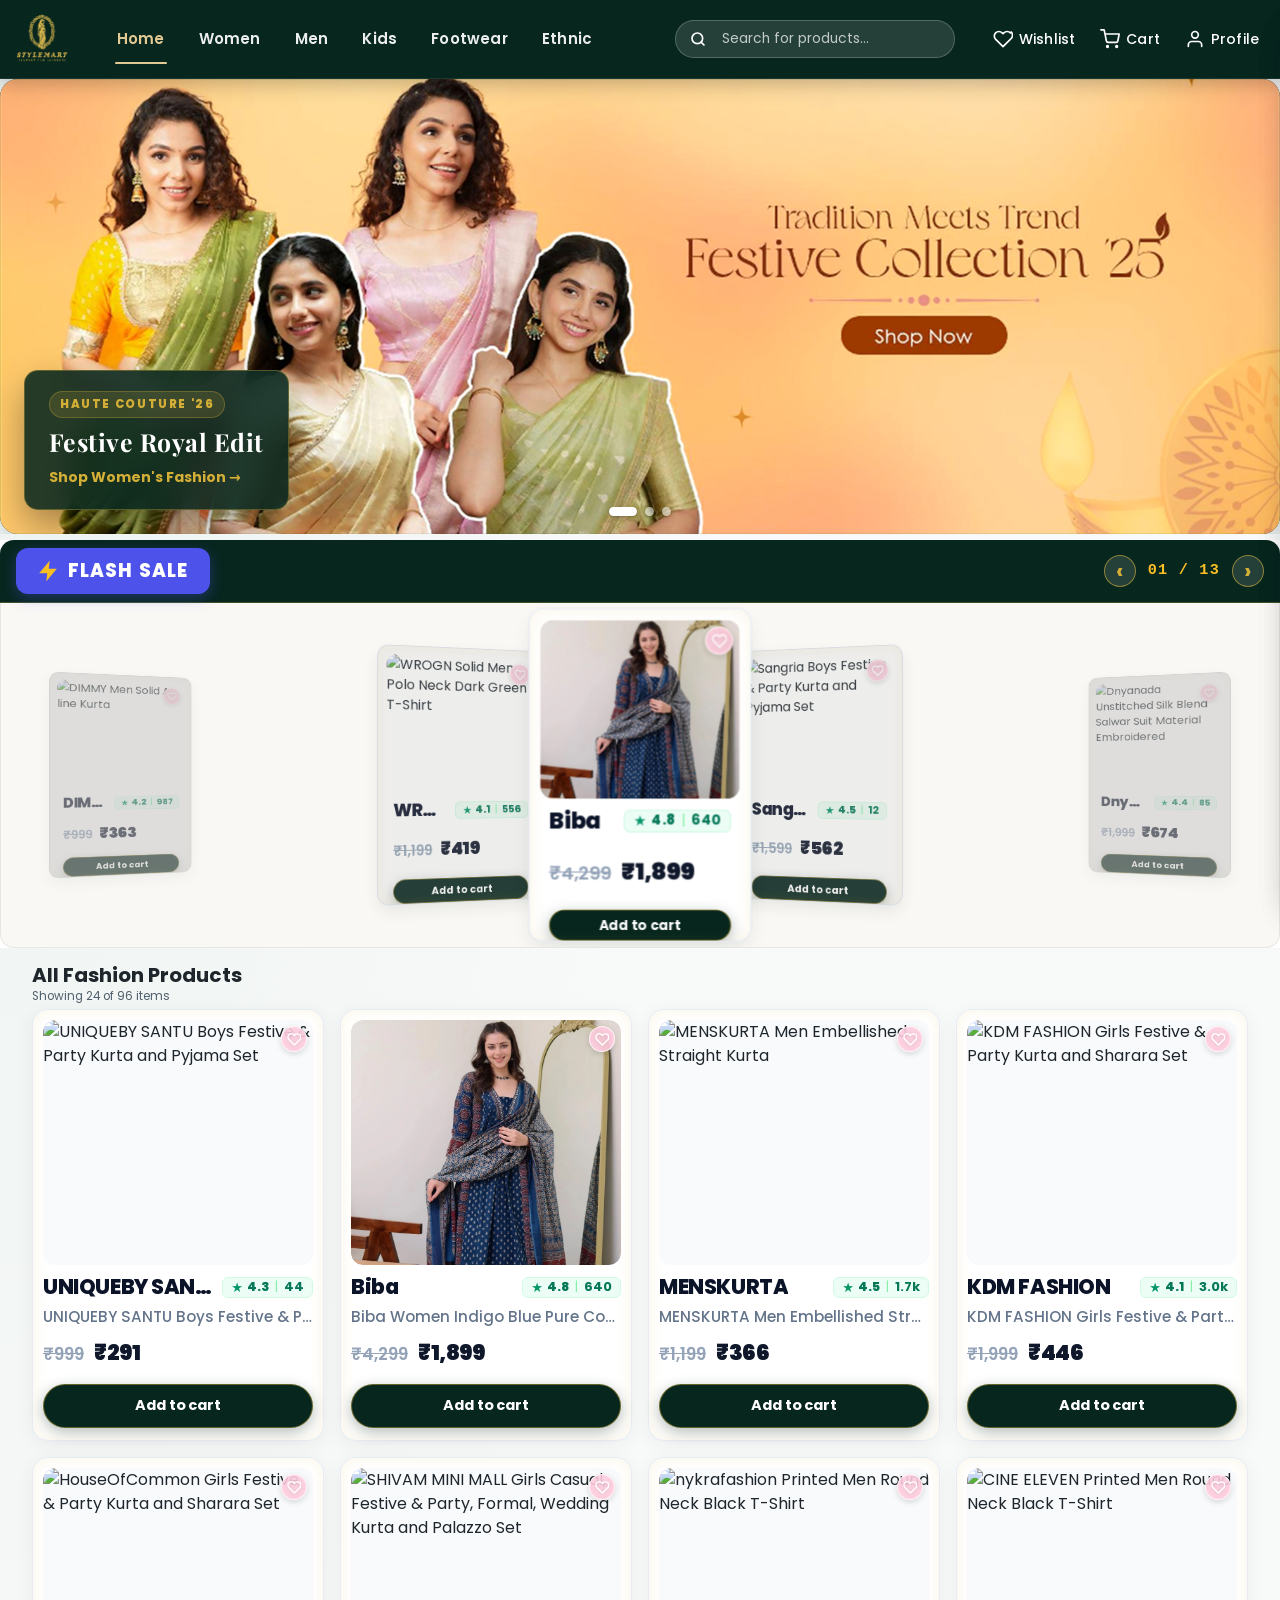
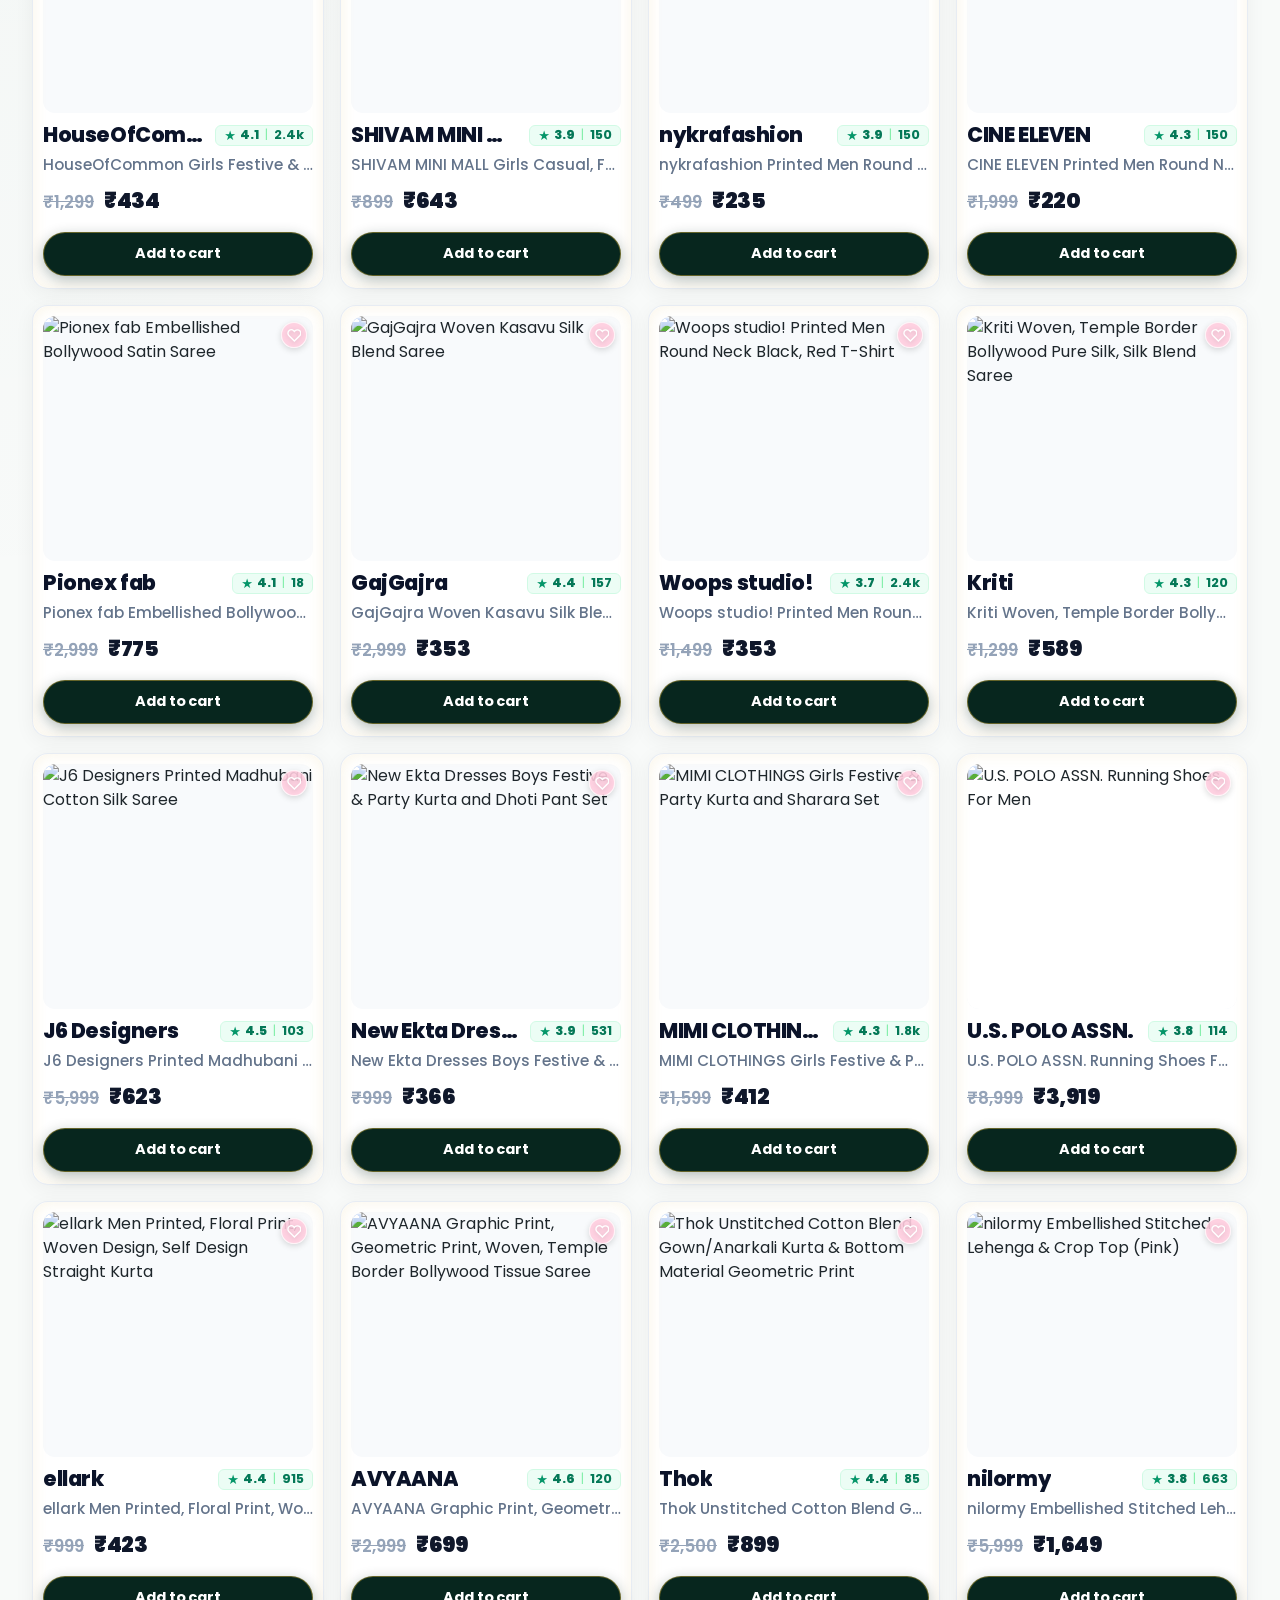
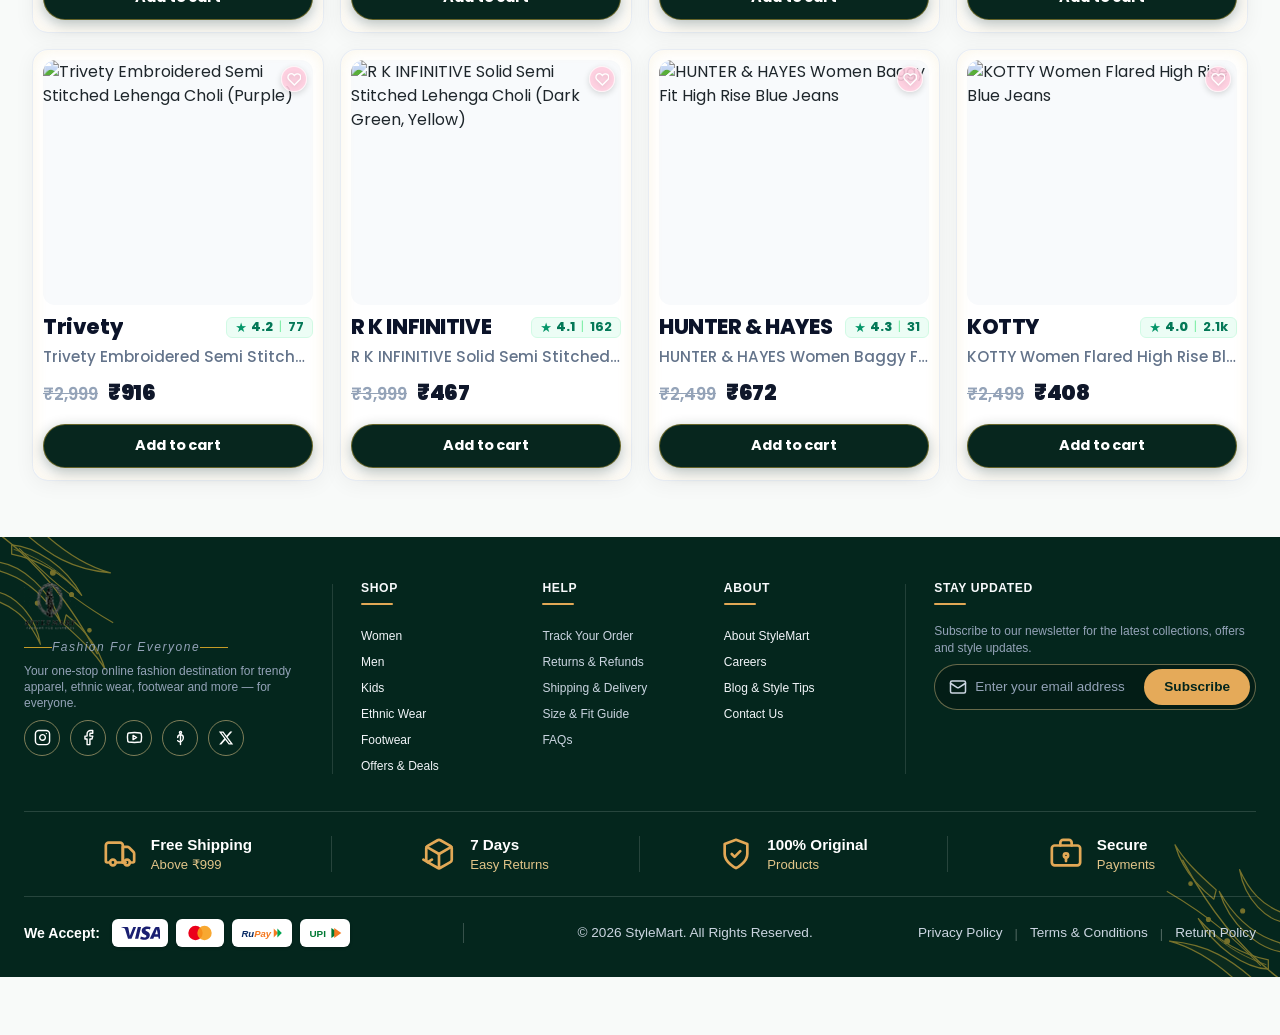
==== commit feb32882: "feat(banner-flash): restore floating banner dots and flash deal counter matching user mockup" ====
--- a/index.html
+++ b/index.html
@@ -197,16 +197,18 @@
         <button type="button" class="slider-btn prev-btn lasse-nav-btn" id="prevSlideBtn" aria-label="Previous Slide">‹</button>
         <button type="button" class="slider-btn next-btn lasse-nav-btn" id="nextSlideBtn" aria-label="Next Slide">›</button>
 
-        <!-- Lasse Pedersen Editorial Progress & Index Strip -->
-        <div class="lasse-editorial-nav-bar">
+        <!-- Slider Indicators (centered at bottom of banner matching screenshot) -->
+        <div class="slider-dots" id="sliderDots">
+          <span class="dot active" onclick="goToSlide(0)"></span>
+          <span class="dot" onclick="goToSlide(1)"></span>
+          <span class="dot" onclick="goToSlide(2)"></span>
+        </div>
+
+        <!-- Hidden editorial strip elements for script references -->
+        <div class="lasse-editorial-nav-bar" style="display:none !important;" aria-hidden="true">
           <div class="lasse-slide-counter" id="lasseSlideCounter">01 / 03</div>
           <div class="lasse-progress-track">
             <div class="lasse-progress-fill" id="lasseProgressFill"></div>
-          </div>
-          <div class="slider-dots lasse-dots" id="sliderDots">
-            <span class="dot active" onclick="goToSlide(0)"></span>
-            <span class="dot" onclick="goToSlide(1)"></span>
-            <span class="dot" onclick="goToSlide(2)"></span>
           </div>
         </div>
       </div>
@@ -224,6 +226,7 @@
         </div>
         <div class="flash-controls-wrap">
           <button type="button" class="flash-nav-btn" id="flashPrevBtn" onclick="navigateFlashCards(-1)" aria-label="Previous Deal">&#x2039;</button>
+          <div class="flash-3d-counter" id="flash3dCounter">01 / 13</div>
           <button type="button" class="flash-nav-btn" id="flashNextBtn" onclick="navigateFlashCards(1)" aria-label="Next Deal">&#x203A;</button>
         </div>
       </div>
--- a/styles.css
+++ b/styles.css
@@ -14740,15 +14740,7 @@
 }
 
 .lasse-editorial-nav-bar {
-  display: flex !important;
-  align-items: center !important;
-  justify-content: space-between !important;
-  gap: 16px !important;
-  margin-top: 14px !important;
-  padding: 6px 14px !important;
-  background: rgba(248, 250, 252, 0.8) !important;
-  border-radius: 9999px !important;
-  border: 1px solid rgba(7, 38, 30, 0.08) !important;
+  display: none !important;
 }
 
 .lasse-slide-counter {
@@ -14979,9 +14971,21 @@
   color: #07261e !important;
 }
 
-/* Remove total products numbers and dots as requested */
+/* Flash 3D counter restored matching user mockup (10 / 13) */
 .flash-3d-counter,
-#flash3dCounter,
+#flash3dCounter {
+  display: inline-block !important;
+  font-family: 'Cinzel', monospace, serif !important;
+  font-size: 0.95rem !important;
+  font-weight: 800 !important;
+  color: #fbbf24 !important;
+  letter-spacing: 0.08em !important;
+  min-width: 60px !important;
+  text-align: center !important;
+  user-select: none !important;
+  margin: 0 4px !important;
+}
+
 .flash-3d-pagination,
 .flash-3d-dot {
   display: none !important;
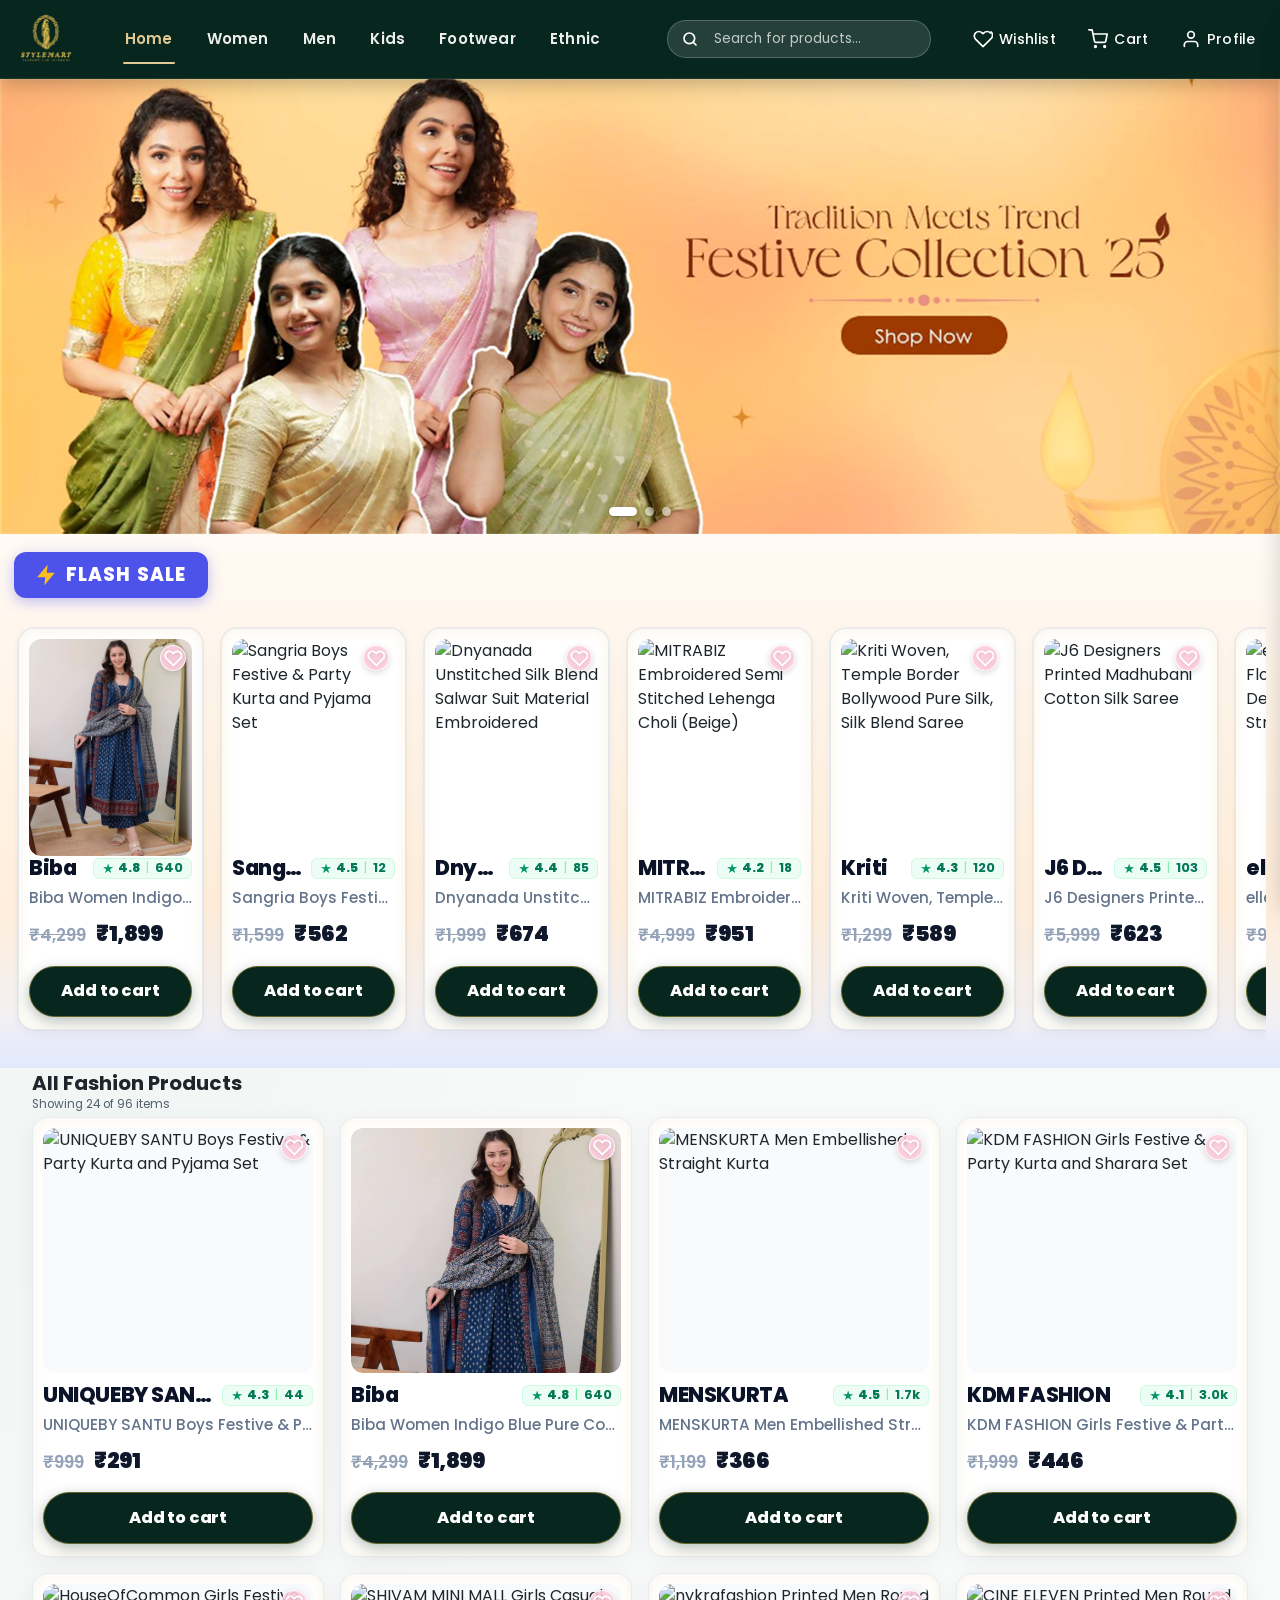
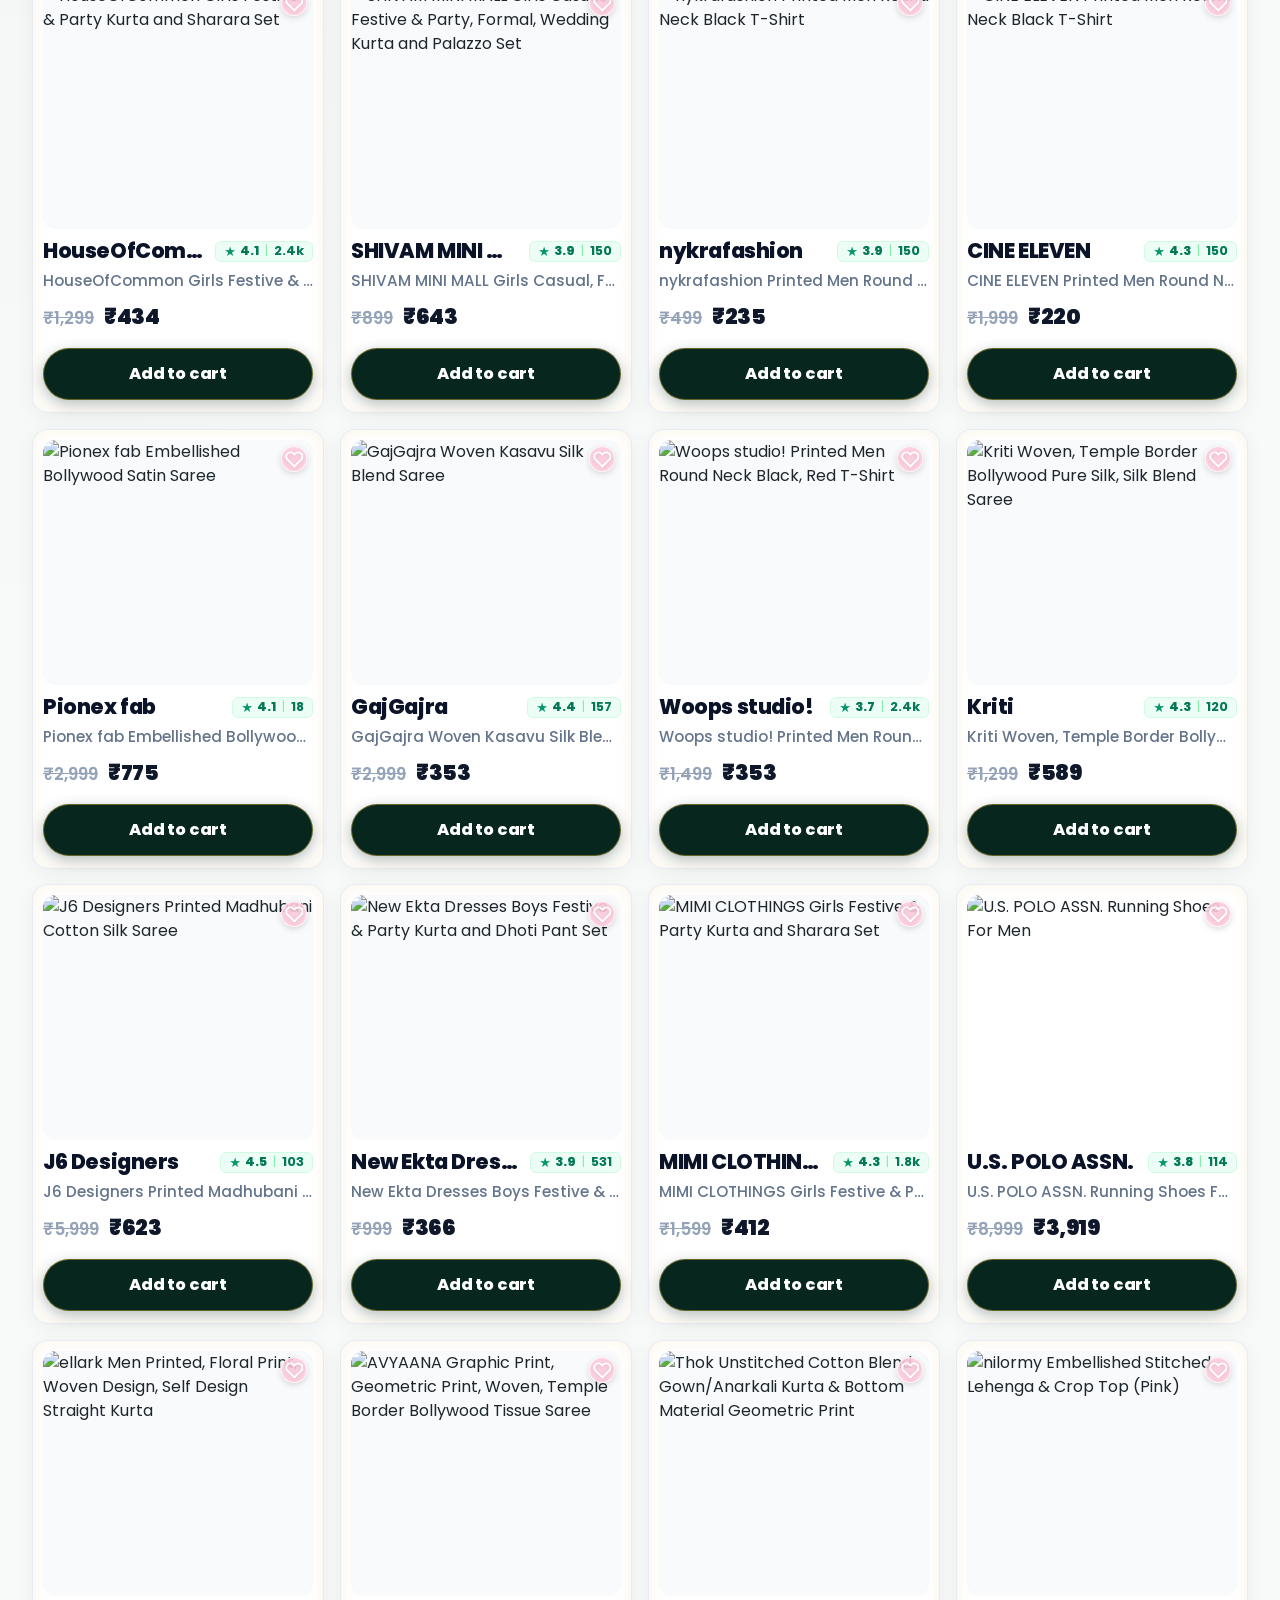
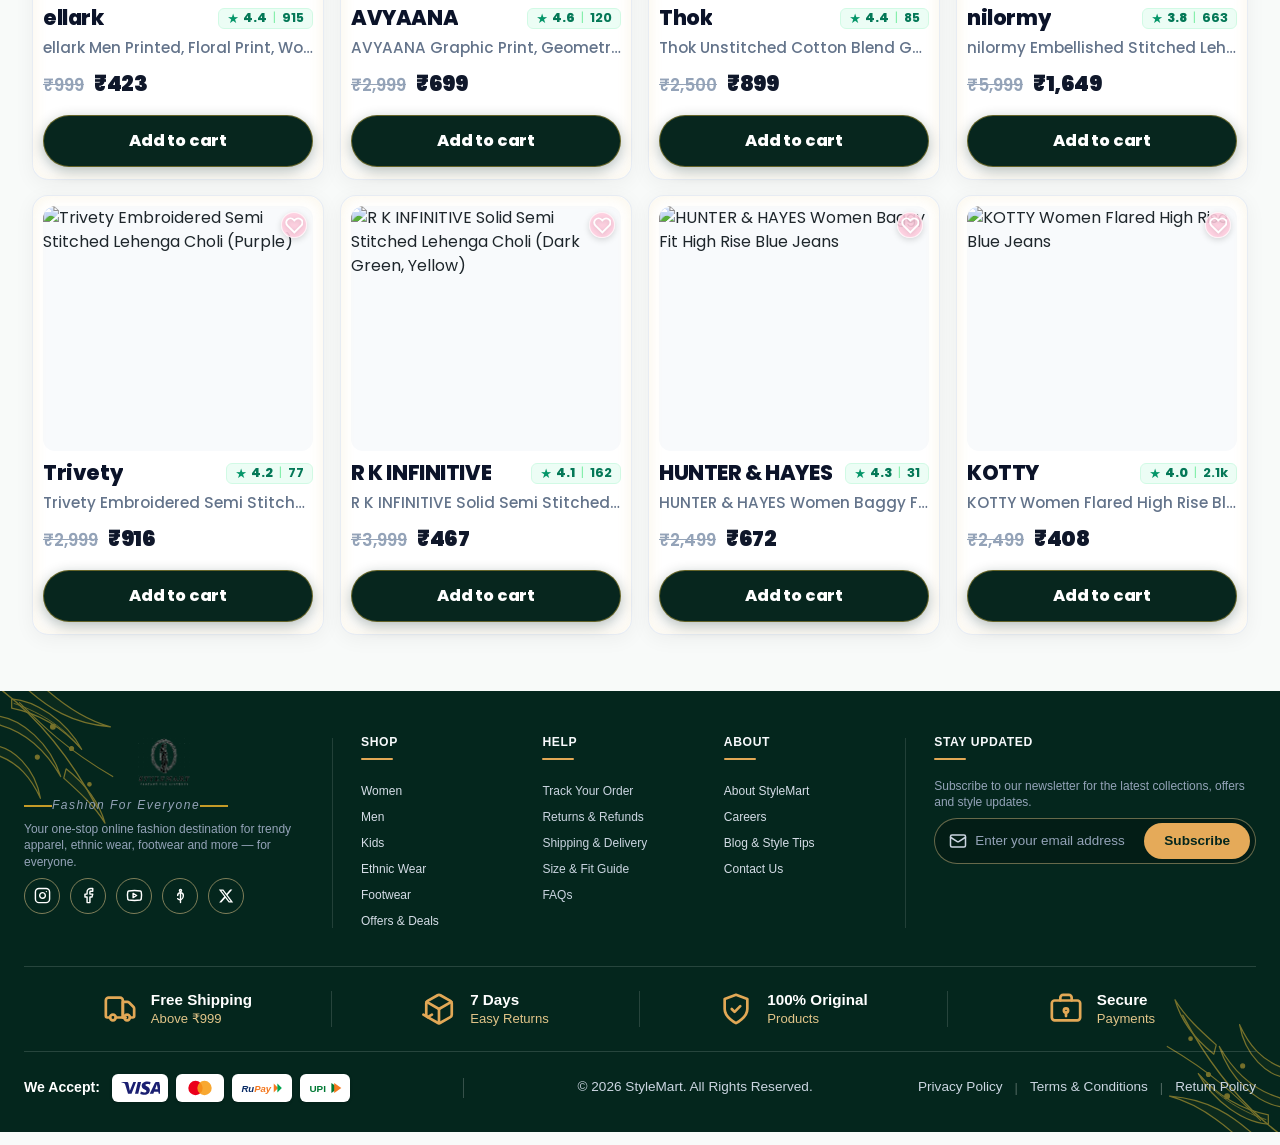
==== commit b7a1c8c3: "feat(logo-banner-flash): add responsive logo animation, restore previous banner and flash deals with" ====
--- a/index.html
+++ b/index.html
@@ -142,81 +142,58 @@
     </div>
   </header>
  
-  <!-- Main Hero Carousel Section with Lasse Pedersen Horizontal Scroll Gallery Effect -->
-  <section class="hero-slider-section lasse-gallery-section" id="homeHero">
+  <!-- Main Hero Carousel Section with Flanking Product Banners -->
+  <section class="hero-slider-section" id="homeHero">
     <div class="hero-layout-wrapper">
 
-      <!-- Center Main Hero Horizontal Scroll Gallery -->
-      <div class="slider-container lasse-gallery-container" id="heroGalleryContainer">
-        <div class="slider-track lasse-gallery-track" id="heroSliderTrack">
+      <!-- Center Main Hero Carousel Slider -->
+      <div class="slider-container">
+        <div class="slider-track" id="heroSliderTrack">
           <!-- Slide 1: Festive Collection (Redirects to Women's Fashion) -->
-          <div class="slide active festive-slide lasse-gallery-slide" data-slide-index="0">
+          <div class="slide active festive-slide">
             <div class="slide-banner-media festive-template-slide">
-              <img src="assets/images/banner-1.png" alt="Tradition Meets Trend - Festive Collection '25 - Women's Fashion" class="lasse-gallery-img">
+              <img src="assets/images/banner-1.png" alt="Tradition Meets Trend - Festive Collection '25 - Women's Fashion">
               <a href="category.html?category=women" class="banner-shop-now-btn festive-shop-now-hotspot" aria-label="Shop Women's Fashion" title="Shop Women's Fashion">
                 <span class="visually-hidden">Shop Now</span>
               </a>
             </div>
-            <div class="lasse-card-overlay">
-              <span class="lasse-badge">HAUTE COUTURE '26</span>
-              <h2 class="lasse-heading">Festive Royal Edit</h2>
-              <a href="category.html?category=women" class="lasse-cta">Shop Women's Fashion &rarr;</a>
-            </div>
           </div>
           <!-- Slide 2: Ethnic Wear Collection -->
-          <div class="slide ethnic-slide lasse-gallery-slide" data-slide-index="1">
+          <div class="slide ethnic-slide">
             <div class="slide-banner-media ethnic-template-slide">
-              <img src="assets/images/banner-2.png" alt="Tradition for Every Generation - Elegant Ethnic Wear for Men, Women & Kids" class="lasse-gallery-img">
+              <img src="assets/images/banner-2.png" alt="Tradition for Every Generation - Elegant Ethnic Wear for Men, Women &amp; Kids">
               <a href="category.html?category=ethnic" class="banner-shop-now-btn ethnic-shop-now-hotspot" aria-label="Shop Ethnic Collection" title="Shop Ethnic Collection">
                 <span class="visually-hidden">Shop Now</span>
               </a>
             </div>
-            <div class="lasse-card-overlay">
-              <span class="lasse-badge">HERITAGE WEAVE</span>
-              <h2 class="lasse-heading">Artisanal Ethnic Wear</h2>
-              <a href="category.html?category=ethnic" class="lasse-cta">Shop Ethnic Collection &rarr;</a>
-            </div>
           </div>
           <!-- Slide 3: Men's Clothing Redirect -->
-          <div class="slide men-slide lasse-gallery-slide" data-slide-index="2">
+          <div class="slide men-slide">
             <div class="slide-banner-media men-template-slide">
-              <img src="assets/images/banner-3.png" alt="Men's Collection - Style Redefined - Up to 50% OFF" class="lasse-gallery-img">
+              <img src="assets/images/banner-3.png" alt="Men's Collection - Style Redefined - Up to 50% OFF">
               <a href="category.html?category=men" class="banner-shop-now-btn men-shop-now-hotspot" aria-label="Shop Men's Collection" title="Shop Men's Collection">
                 <span class="visually-hidden">Shop Now</span>
               </a>
             </div>
-            <div class="lasse-card-overlay">
-              <span class="lasse-badge">MODERN LUXE</span>
-              <h2 class="lasse-heading">Men's Tailored Style</h2>
-              <a href="category.html?category=men" class="lasse-cta">Shop Men's Collection &rarr;</a>
-            </div>
           </div>
         </div>
 
         <!-- Slider Navigation Arrows -->
-        <button type="button" class="slider-btn prev-btn lasse-nav-btn" id="prevSlideBtn" aria-label="Previous Slide">‹</button>
-        <button type="button" class="slider-btn next-btn lasse-nav-btn" id="nextSlideBtn" aria-label="Next Slide">›</button>
-
-        <!-- Slider Indicators (centered at bottom of banner matching screenshot) -->
+        <button type="button" class="slider-btn prev-btn" id="prevSlideBtn" aria-label="Previous Slide">‹</button>
+        <button type="button" class="slider-btn next-btn" id="nextSlideBtn" aria-label="Next Slide">›</button>
+
+        <!-- Slider Indicators -->
         <div class="slider-dots" id="sliderDots">
           <span class="dot active" onclick="goToSlide(0)"></span>
           <span class="dot" onclick="goToSlide(1)"></span>
           <span class="dot" onclick="goToSlide(2)"></span>
         </div>
-
-        <!-- Hidden editorial strip elements for script references -->
-        <div class="lasse-editorial-nav-bar" style="display:none !important;" aria-hidden="true">
-          <div class="lasse-slide-counter" id="lasseSlideCounter">01 / 03</div>
-          <div class="lasse-progress-track">
-            <div class="lasse-progress-fill" id="lasseProgressFill"></div>
-          </div>
-        </div>
       </div>
 
     </div>
   </section>
 
-  <!-- Flash Sale Section (TheMOZZARELLA Parallax 3D Cards Carousel) -->
+  <!-- Flash Sale Section (Full Width from Left Corner to Right Corner) -->
   <section class="flash-sale-section" id="flashSaleSection">
     <div class="flash-sale-banner-frame">
       <div class="flash-header-strip">
@@ -224,15 +201,10 @@
           <svg class="flash-bolt-icon" width="20" height="20" viewBox="0 0 24 24" fill="#fbbf24" stroke="#fbbf24" stroke-width="1.5"><polygon points="13 2 3 14 12 14 11 22 21 10 12 10 13 2"/></svg>
           <span>FLASH SALE</span>
         </div>
-        <div class="flash-controls-wrap">
-          <button type="button" class="flash-nav-btn" id="flashPrevBtn" onclick="navigateFlashCards(-1)" aria-label="Previous Deal">&#x2039;</button>
-          <div class="flash-3d-counter" id="flash3dCounter">01 / 13</div>
-          <button type="button" class="flash-nav-btn" id="flashNextBtn" onclick="navigateFlashCards(1)" aria-label="Next Deal">&#x203A;</button>
-        </div>
-      </div>
-
-      <div class="flash-carousel-container mozzarella-3d-viewport" id="flashCarouselContainer">
-        <div class="flash-products-grid mozzarella-3d-track" id="flashProductsGrid">
+      </div>
+
+      <div class="flash-carousel-container" id="flashCarouselContainer">
+        <div class="flash-products-grid" id="flashProductsGrid">
           <!-- Flash Cards Rendered Dynamically by JS with Prices from JS -->
         </div>
       </div>
--- a/styles.css
+++ b/styles.css
@@ -14610,192 +14610,186 @@
 }
 
 /* ==========================================================================
-   ENHANCEMENT SUITE 2026: LASSE PEDERSEN, SULTANKHANCQ, THEMOZZARELLA,
-   FOREST GREEN BUTTONS, RESPONSIVE ADDRESS FORM & PRODUCT CARD CLARITY
+   STYLEMART LUXURY SUITE: LOGO ANIMATION, AVOLOCH PRODUCT CARDS & ESSENTIAL STYLES
    ========================================================================== */
 
-/* 1. LASSE PEDERSEN HORIZONTAL SCROLL IMAGE GALLERY (AWWWARDS EDITORIAL STYLE) */
-.lasse-gallery-section {
-  position: relative;
-  width: 100%;
-  overflow: hidden;
-  padding: 8px 0 16px;
-}
-
-.lasse-gallery-container {
-  position: relative;
-  width: 100%;
-  overflow: hidden;
-}
-
-.lasse-gallery-track {
-  display: flex !important;
-  flex-direction: row !important;
-  flex-wrap: nowrap !important;
-  gap: 18px !important;
-  overflow-x: auto !important;
-  scroll-snap-type: x mandatory !important;
-  scrollbar-width: none !important;
-  -webkit-overflow-scrolling: touch !important;
-  cursor: grab;
-  padding: 4px 0 8px !important;
-}
-
-.lasse-gallery-track::-webkit-scrollbar {
-  display: none !important;
-}
-
-.lasse-gallery-track.grabbing {
-  cursor: grabbing !important;
-  user-select: none !important;
-  scroll-snap-type: none !important;
-}
-
-.lasse-gallery-slide {
-  flex: 0 0 100% !important;
-  width: 100% !important;
-  max-width: 100% !important;
-  scroll-snap-align: center !important;
+/* --------------------------------------------------------------------------
+   1. ROYAL GOLD LOGO ANIMATION (FLUID, RESPONSIVE & HARDWARE-ACCELERATED)
+   -------------------------------------------------------------------------- */
+.brand-logo,
+.footer-brand-logo {
   position: relative !important;
-  border-radius: 18px !important;
-  overflow: hidden !important;
-  background: #07261e !important;
-  box-shadow: 0 12px 30px -8px rgba(7, 38, 30, 0.25) !important;
-}
-
-.lasse-gallery-img {
-  width: 100% !important;
-  height: auto !important;
-  max-height: 480px !important;
-  object-fit: cover !important;
-  display: block !important;
-  transition: transform 0.6s cubic-bezier(0.16, 1, 0.3, 1) !important;
-}
-
-.lasse-gallery-slide:hover .lasse-gallery-img {
-  transform: scale(1.025) !important;
-}
-
-.lasse-card-overlay {
-  position: absolute !important;
-  bottom: 24px !important;
-  left: 24px !important;
-  padding: 20px 24px !important;
-  background: rgba(7, 38, 30, 0.88) !important;
-  backdrop-filter: blur(12px) !important;
-  -webkit-backdrop-filter: blur(12px) !important;
-  border: 1px solid rgba(212, 175, 55, 0.35) !important;
-  border-radius: 14px !important;
-  color: #ffffff !important;
-  max-width: 460px !important;
-  box-shadow: 0 16px 36px rgba(0, 0, 0, 0.35) !important;
-  pointer-events: auto !important;
-  z-index: 5 !important;
-  transition: transform 0.3s ease, box-shadow 0.3s ease !important;
-}
-
-.lasse-card-overlay:hover {
-  transform: translateY(-3px) !important;
-  box-shadow: 0 20px 42px rgba(0, 0, 0, 0.45) !important;
-}
-
-.lasse-badge {
-  display: inline-block !important;
-  font-size: 0.72rem !important;
-  font-weight: 800 !important;
-  letter-spacing: 0.14em !important;
-  text-transform: uppercase !important;
-  color: #d4af37 !important;
-  background: rgba(212, 175, 55, 0.15) !important;
-  border: 1px solid rgba(212, 175, 55, 0.3) !important;
-  padding: 4px 10px !important;
-  border-radius: 9999px !important;
-  margin-bottom: 8px !important;
-}
-
-.lasse-heading {
-  font-family: 'Cinzel', 'Playfair Display', Georgia, serif !important;
-  font-size: 1.55rem !important;
-  font-weight: 700 !important;
-  margin: 0 0 8px 0 !important;
-  color: #ffffff !important;
-  letter-spacing: 0.02em !important;
-  line-height: 1.25 !important;
-}
-
-.lasse-cta {
   display: inline-flex !important;
   align-items: center !important;
-  gap: 6px !important;
-  font-size: 0.88rem !important;
-  font-weight: 700 !important;
-  color: #d4af37 !important;
+  justify-content: center !important;
   text-decoration: none !important;
-  transition: transform 0.2s ease, color 0.2s ease !important;
-}
-
-.lasse-cta:hover {
-  color: #fce79a !important;
-  transform: translateX(4px) !important;
-}
-
-.lasse-editorial-nav-bar {
-  display: none !important;
-}
-
-.lasse-slide-counter {
-  font-family: 'Cinzel', monospace, serif !important;
-  font-size: 0.95rem !important;
-  font-weight: 800 !important;
-  color: #07261e !important;
-  letter-spacing: 0.1em !important;
-  min-width: 62px !important;
-}
-
-.lasse-progress-track {
-  flex: 1 !important;
-  height: 3.5px !important;
-  background: rgba(7, 38, 30, 0.12) !important;
-  border-radius: 9999px !important;
   overflow: hidden !important;
-  position: relative !important;
-}
-
-.lasse-progress-fill {
-  height: 100% !important;
-  width: 33.33% !important;
-  background: linear-gradient(90deg, #07261e, #d4af37) !important;
-  transition: width 0.35s ease !important;
-  border-radius: 9999px !important;
-}
-
-.lasse-nav-btn {
-  background: rgba(7, 38, 30, 0.85) !important;
-  color: #d4af37 !important;
-  border: 1px solid rgba(212, 175, 55, 0.4) !important;
-  box-shadow: 0 4px 12px rgba(0, 0, 0, 0.2) !important;
-}
-.lasse-nav-btn:hover {
-  background: #07261e !important;
-  color: #ffffff !important;
+  border-radius: 8px !important;
+  padding: 2px 4px !important;
+  transition: transform 0.3s cubic-bezier(0.16, 1, 0.3, 1) !important;
+}
+
+/* Luminous gold light sheen sweep across logo */
+.brand-logo::after,
+.footer-brand-logo::after {
+  content: '' !important;
+  position: absolute !important;
+  top: -60% !important;
+  left: -140% !important;
+  width: 65% !important;
+  height: 220% !important;
+  background: linear-gradient(
+    115deg,
+    rgba(255, 255, 255, 0) 0%,
+    rgba(212, 175, 55, 0.15) 25%,
+    rgba(255, 255, 255, 0.8) 50%,
+    rgba(212, 175, 55, 0.25) 75%,
+    rgba(255, 255, 255, 0) 100%
+  ) !important;
+  transform: rotate(25deg) !important;
+  pointer-events: none !important;
+  animation: stylemartLogoSheen 4.2s cubic-bezier(0.25, 1, 0.5, 1) infinite !important;
+  z-index: 2 !important;
+}
+
+/* Delicate royal sparkle star at the corner of the gold cameo */
+.brand-logo::before {
+  content: '✦' !important;
+  position: absolute !important;
+  top: 3px !important;
+  right: 5px !important;
+  font-size: 11px !important;
+  color: #fef08a !important;
+  line-height: 1 !important;
+  opacity: 0 !important;
+  pointer-events: none !important;
+  z-index: 3 !important;
+  text-shadow: 0 0 6px rgba(254, 240, 138, 0.95), 0 0 14px rgba(212, 175, 55, 0.85) !important;
+  animation: stylemartStarTwinkle 4.2s ease-in-out infinite !important;
+}
+
+/* Brand logo image with ambient breathing halo and entrance animation */
+.brand-logo-image.header-logo-full {
+  display: block !important;
+  width: auto !important;
+  height: 52px !important;
+  max-width: 60px !important;
+  object-fit: contain !important;
+  border-radius: 6px !important;
+  will-change: transform, filter !important;
+  animation: stylemartLogoEntrance 0.8s cubic-bezier(0.16, 1, 0.3, 1) backwards, stylemartLogoGlow 3.8s ease-in-out infinite 0.8s alternate !important;
+  transition: transform 0.3s cubic-bezier(0.16, 1, 0.3, 1), filter 0.3s ease !important;
+}
+
+/* Hover & focus elevation */
+.brand-logo:hover,
+.brand-logo:focus-visible {
+  transform: scale(1.05) translateY(-1px) !important;
+}
+
+.brand-logo:hover .brand-logo-image.header-logo-full,
+.brand-logo:focus-visible .brand-logo-image.header-logo-full {
+  transform: scale(1.06) !important;
+  filter: drop-shadow(0 4px 10px rgba(0, 0, 0, 0.5)) drop-shadow(0 0 16px rgba(212, 175, 55, 0.95)) drop-shadow(0 0 24px rgba(254, 240, 138, 0.5)) !important;
+}
+
+.brand-logo:hover::after {
+  animation-duration: 2s !important;
+}
+
+/* Keyframes for Logo Sheen Sweep */
+@keyframes stylemartLogoSheen {
+  0%, 35% {
+    left: -140%;
+    opacity: 0;
+  }
+  40% {
+    opacity: 1;
+  }
+  70% {
+    left: 170%;
+    opacity: 1;
+  }
+  75%, 100% {
+    left: 170%;
+    opacity: 0;
+  }
+}
+
+/* Keyframes for Ambient Breathing Aura */
+@keyframes stylemartLogoGlow {
+  0% {
+    filter: drop-shadow(0 2px 4px rgba(0, 0, 0, 0.4)) drop-shadow(0 0 6px rgba(212, 175, 55, 0.35));
+    transform: translateY(0);
+  }
+  50% {
+    filter: drop-shadow(0 4px 8px rgba(0, 0, 0, 0.5)) drop-shadow(0 0 14px rgba(212, 175, 55, 0.75)) drop-shadow(0 0 20px rgba(245, 218, 122, 0.35));
+    transform: translateY(-2px);
+  }
+  100% {
+    filter: drop-shadow(0 2px 4px rgba(0, 0, 0, 0.4)) drop-shadow(0 0 6px rgba(212, 175, 55, 0.35));
+    transform: translateY(0);
+  }
+}
+
+/* Keyframes for Corner Star Sparkle */
+@keyframes stylemartStarTwinkle {
+  0%, 50% {
+    opacity: 0;
+    transform: scale(0.2) rotate(0deg);
+  }
+  56% {
+    opacity: 1;
+    transform: scale(1.25) rotate(45deg);
+  }
+  62% {
+    opacity: 0.9;
+    transform: scale(1) rotate(90deg);
+  }
+  68%, 100% {
+    opacity: 0;
+    transform: scale(0.3) rotate(135deg);
+  }
+}
+
+/* Keyframes for Page-Load Entrance */
+@keyframes stylemartLogoEntrance {
+  0% {
+    opacity: 0;
+    transform: scale(0.88) translateY(4px);
+    filter: drop-shadow(0 0 0 transparent);
+  }
+  100% {
+    opacity: 1;
+    transform: scale(1) translateY(0);
+    filter: drop-shadow(0 2px 4px rgba(0, 0, 0, 0.4)) drop-shadow(0 0 6px rgba(212, 175, 55, 0.35));
+  }
+}
+
+/* Responsive Logo Scaling */
+@media (max-width: 1024px) {
+  .brand-logo-image.header-logo-full {
+    height: 46px !important;
+    max-width: 54px !important;
+  }
 }
 
 @media (max-width: 768px) {
-  .lasse-card-overlay {
-    bottom: 12px !important;
-    left: 12px !important;
-    right: 12px !important;
-    padding: 12px 14px !important;
-    max-width: calc(100% - 24px) !important;
-    border-radius: 10px !important;
-  }
-  .lasse-heading {
-    font-size: 1.05rem !important;
-    margin-bottom: 4px !important;
-  }
-  .lasse-gallery-img {
-    max-height: 280px !important;
-    min-height: 195px !important;
+  .brand-logo-image.header-logo-full {
+    height: 42px !important;
+    max-width: 50px !important;
+  }
+  .brand-logo::before {
+    font-size: 9px !important;
+    top: 2px !important;
+    right: 3px !important;
+  }
+}
+
+@media (max-width: 480px) {
+  .brand-logo-image.header-logo-full {
+    height: 38px !important;
+    max-width: 44px !important;
   }
 }
 
@@ -14903,271 +14897,6 @@
 
 .product-card:hover .product-card-img-wrap img {
   transform: scale(1.05) !important;
-}
-
-/* 3. THEMOZZARELLA 3D PARALLAX COVERFLOW CAROUSEL (PEN OJqrvNo) FOR FLASH DEALS */
-.flash-sale-section {
-  position: relative !important;
-  width: 100% !important;
-  margin: 6px 0 12px !important;
-  padding: 0 !important;
-  overflow: hidden !important;
-}
-
-.flash-sale-banner-frame {
-  position: relative !important;
-  width: 100% !important;
-  max-width: 100% !important;
-  background: transparent !important;
-  padding: 0 !important;
-  margin: 0 !important;
-  border: none !important;
-  box-shadow: none !important;
-  overflow: hidden !important;
-}
-
-.flash-sale-banner-frame::after {
-  display: none !important;
-}
-
-.flash-header-strip {
-  display: flex !important;
-  align-items: center !important;
-  justify-content: space-between !important;
-  padding: 8px 16px !important;
-  background: #07261e !important;
-  color: #ffffff !important;
-  border-radius: 14px 14px 0 0 !important;
-  border-bottom: 1px solid rgba(212, 175, 55, 0.3) !important;
-  margin: 0 !important;
-}
-
-.flash-controls-wrap {
-  display: flex !important;
-  align-items: center !important;
-  gap: 8px !important;
-}
-
-.flash-nav-btn {
-  width: 32px !important;
-  height: 32px !important;
-  border-radius: 50% !important;
-  background: rgba(255, 255, 255, 0.12) !important;
-  border: 1.5px solid rgba(212, 175, 55, 0.6) !important;
-  color: #d4af37 !important;
-  font-size: 1.4rem !important;
-  font-weight: 700 !important;
-  display: flex !important;
-  align-items: center !important;
-  justify-content: center !important;
-  cursor: pointer !important;
-  transition: all 0.2s ease !important;
-  line-height: 1 !important;
-  user-select: none !important;
-}
-
-.flash-nav-btn:hover {
-  background: #d4af37 !important;
-  color: #07261e !important;
-}
-
-/* Flash 3D counter restored matching user mockup (10 / 13) */
-.flash-3d-counter,
-#flash3dCounter {
-  display: inline-block !important;
-  font-family: 'Cinzel', monospace, serif !important;
-  font-size: 0.95rem !important;
-  font-weight: 800 !important;
-  color: #fbbf24 !important;
-  letter-spacing: 0.08em !important;
-  min-width: 60px !important;
-  text-align: center !important;
-  user-select: none !important;
-  margin: 0 4px !important;
-}
-
-.flash-3d-pagination,
-.flash-3d-dot {
-  display: none !important;
-}
-
-/* Viewport & 3D Stage - Zero white space, zero horizontal scrollbar */
-#flashCarouselContainer,
-.flash-carousel-container,
-.mozzarella-3d-viewport {
-  perspective: 1200px !important;
-  -webkit-perspective: 1200px !important;
-  perspective-origin: 50% 50% !important;
-  overflow: hidden !important;
-  overflow-x: hidden !important;
-  overflow-y: hidden !important;
-  scrollbar-width: none !important;
-  -ms-overflow-style: none !important;
-  position: relative !important;
-  width: 100% !important;
-  height: 345px !important;
-  min-height: 345px !important;
-  max-height: 345px !important;
-  padding: 0 !important;
-  margin: 0 !important;
-  display: flex !important;
-  justify-content: center !important;
-  align-items: center !important;
-  background: #faf8f5 !important;
-  border-radius: 0 0 14px 14px !important;
-  border: 1px solid rgba(7, 38, 30, 0.08) !important;
-  border-top: none !important;
-  touch-action: pan-y !important;
-}
-
-.flash-carousel-container::-webkit-scrollbar,
-.mozzarella-3d-viewport::-webkit-scrollbar {
-  display: none !important;
-  width: 0 !important;
-  height: 0 !important;
-}
-
-.flash-products-grid,
-.mozzarella-3d-track {
-  position: relative !important;
-  width: 100% !important;
-  height: 100% !important;
-  margin: 0 !important;
-  padding: 0 !important;
-  overflow: visible !important;
-  display: block !important;
-  transform-style: preserve-3d !important;
-  -webkit-transform-style: preserve-3d !important;
-}
-
-.flash-products-grid::-webkit-scrollbar,
-.mozzarella-3d-track::-webkit-scrollbar {
-  display: none !important;
-  width: 0 !important;
-  height: 0 !important;
-}
-
-/* Centered 3D Card with translate(-50%, -50%) - Compact with reduced whitespace */
-#flashProductsGrid.mozzarella-3d-track .product-card,
-#flashProductsGrid .flash-product-card,
-.mozzarella-3d-track .product-card,
-.mozzarella-3d-track .flash-product-card {
-  position: absolute !important;
-  top: 50% !important;
-  left: 50% !important;
-  margin: 0 !important;
-  width: 206px !important;
-  max-width: 206px !important;
-  height: 308px !important;
-  max-height: 308px !important;
-  display: flex !important;
-  flex-direction: column !important;
-  justify-content: space-between !important;
-  box-sizing: border-box !important;
-  border-radius: 14px !important;
-  background: #ffffff !important;
-  border: 1px solid rgba(226, 232, 240, 0.95) !important;
-  overflow: hidden !important;
-  transition: transform 0.5s cubic-bezier(0.2, 0.8, 0.2, 1), opacity 0.5s ease, filter 0.5s ease, box-shadow 0.5s ease !important;
-  cursor: pointer !important;
-  backface-visibility: hidden !important;
-  -webkit-backface-visibility: hidden !important;
-  will-change: transform, opacity !important;
-  box-shadow: 0 8px 20px -4px rgba(7, 38, 30, 0.12) !important;
-}
-
-#flashProductsGrid .product-card .product-card-img-wrap,
-#flashProductsGrid .flash-product-card .product-card-img-wrap,
-.mozzarella-3d-track .product-card .product-card-img-wrap {
-  height: 165px !important;
-  min-height: 165px !important;
-  max-height: 165px !important;
-  border-radius: 10px !important;
-  overflow: hidden !important;
-  position: relative !important;
-  margin: 0 0 3px 0 !important;
-  aspect-ratio: auto !important;
-}
-
-#flashProductsGrid .product-card .product-card-img-wrap img,
-.mozzarella-3d-track .product-card .product-card-img-wrap img {
-  width: 100% !important;
-  height: 100% !important;
-  object-fit: cover !important;
-}
-
-#flashProductsGrid .product-card .product-card-info,
-.mozzarella-3d-track .product-card .product-card-info {
-  padding: 5px 8px 8px !important;
-  display: flex !important;
-  flex-direction: column !important;
-  flex: 1 !important;
-}
-
-#flashProductsGrid .product-card .card-add-to-cart-btn,
-.mozzarella-3d-track .product-card .card-add-to-cart-btn {
-  padding: 6px 10px !important;
-  font-size: 0.8rem !important;
-  min-height: 32px !important;
-  margin-top: 4px !important;
-}
-
-@media (max-width: 768px) {
-  #flashCarouselContainer,
-  .flash-carousel-container,
-  .mozzarella-3d-viewport {
-    height: 295px !important;
-    min-height: 295px !important;
-    max-height: 295px !important;
-  }
-  #flashProductsGrid.mozzarella-3d-track .product-card,
-  #flashProductsGrid .flash-product-card,
-  .mozzarella-3d-track .product-card,
-  .mozzarella-3d-track .flash-product-card {
-    width: 172px !important;
-    max-width: 172px !important;
-    height: 265px !important;
-    max-height: 265px !important;
-  }
-  #flashProductsGrid .product-card .product-card-img-wrap,
-  #flashProductsGrid .flash-product-card .product-card-img-wrap,
-  .mozzarella-3d-track .product-card .product-card-img-wrap {
-    height: 140px !important;
-    min-height: 140px !important;
-    max-height: 140px !important;
-  }
-  #flashProductsGrid .product-card .card-add-to-cart-btn,
-  .mozzarella-3d-track .product-card .card-add-to-cart-btn {
-    min-height: 28px !important;
-    padding: 4px 8px !important;
-    font-size: 0.76rem !important;
-  }
-  .flash-header-strip {
-    padding: 6px 12px !important;
-  }
-}
-
-/* Header brand logo with gold cameo asset */
-.brand-logo-image.header-logo-full {
-  display: block !important;
-  width: auto !important;
-  height: 52px !important;
-  max-width: 60px !important;
-  object-fit: contain !important;
-  border-radius: 6px !important;
-  transition: transform 0.25s ease, opacity 0.2s ease !important;
-}
-
-.brand-logo:hover .brand-logo-image.header-logo-full {
-  transform: scale(1.04) !important;
-  opacity: 0.98 !important;
-}
-
-@media (max-width: 768px) {
-  .brand-logo-image.header-logo-full {
-    height: 42px !important;
-    max-width: 50px !important;
-  }
 }
 
 /* 4. FOREST GREEN ADD-TO-CART BUTTONS (MATCHING MAIN HEADER COLOR #07261e) */
